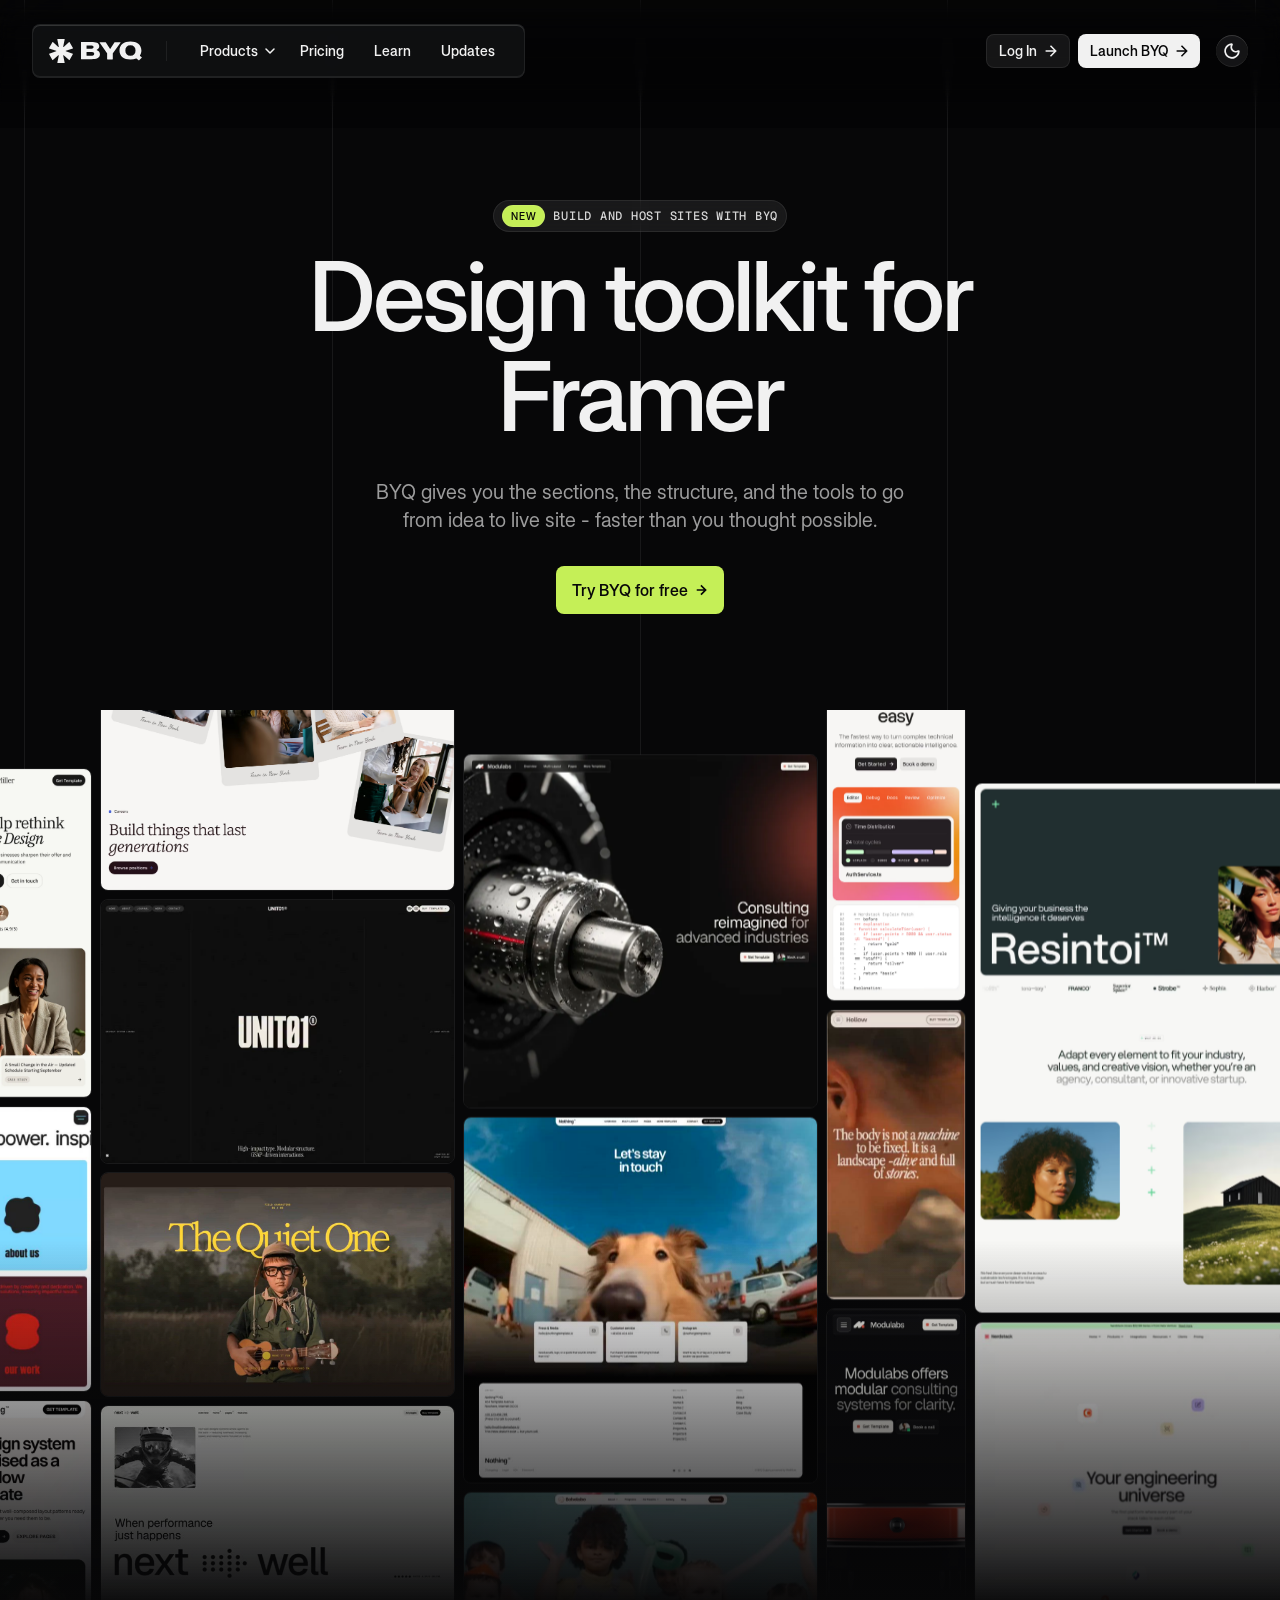
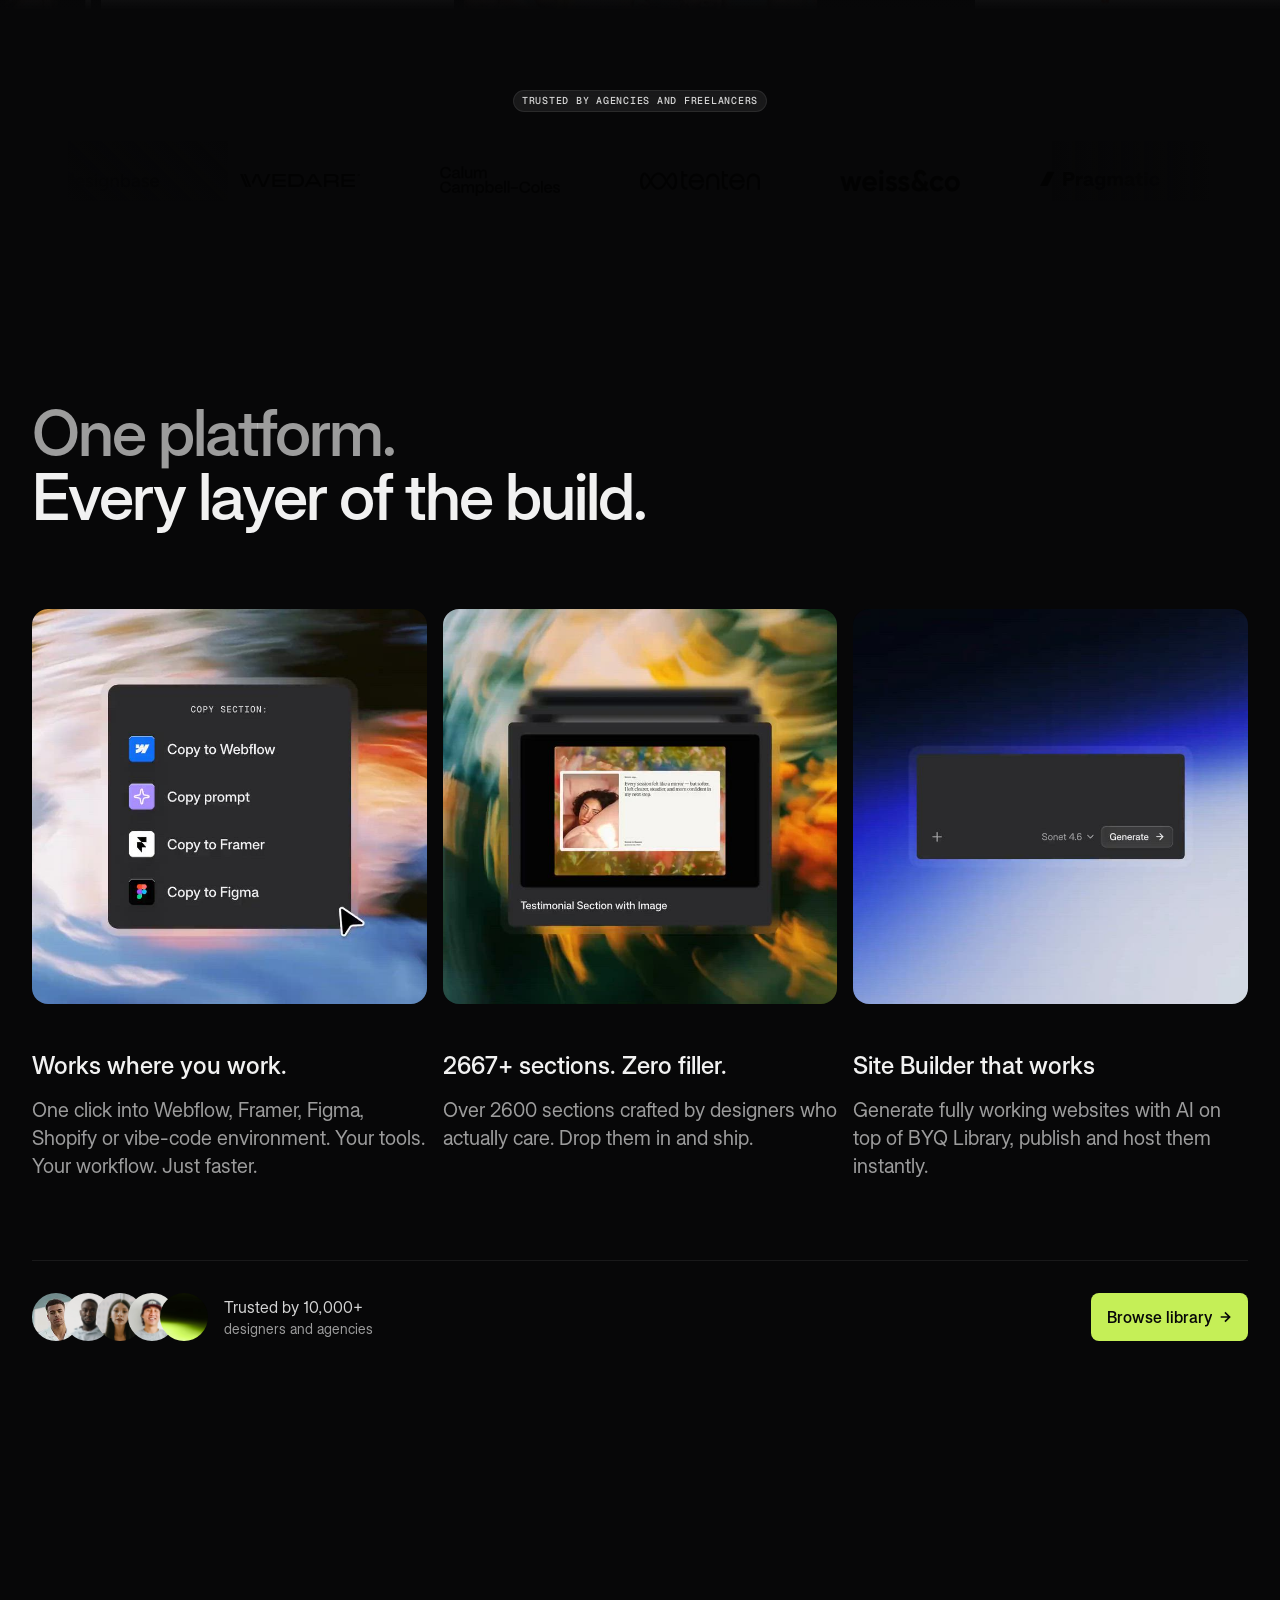
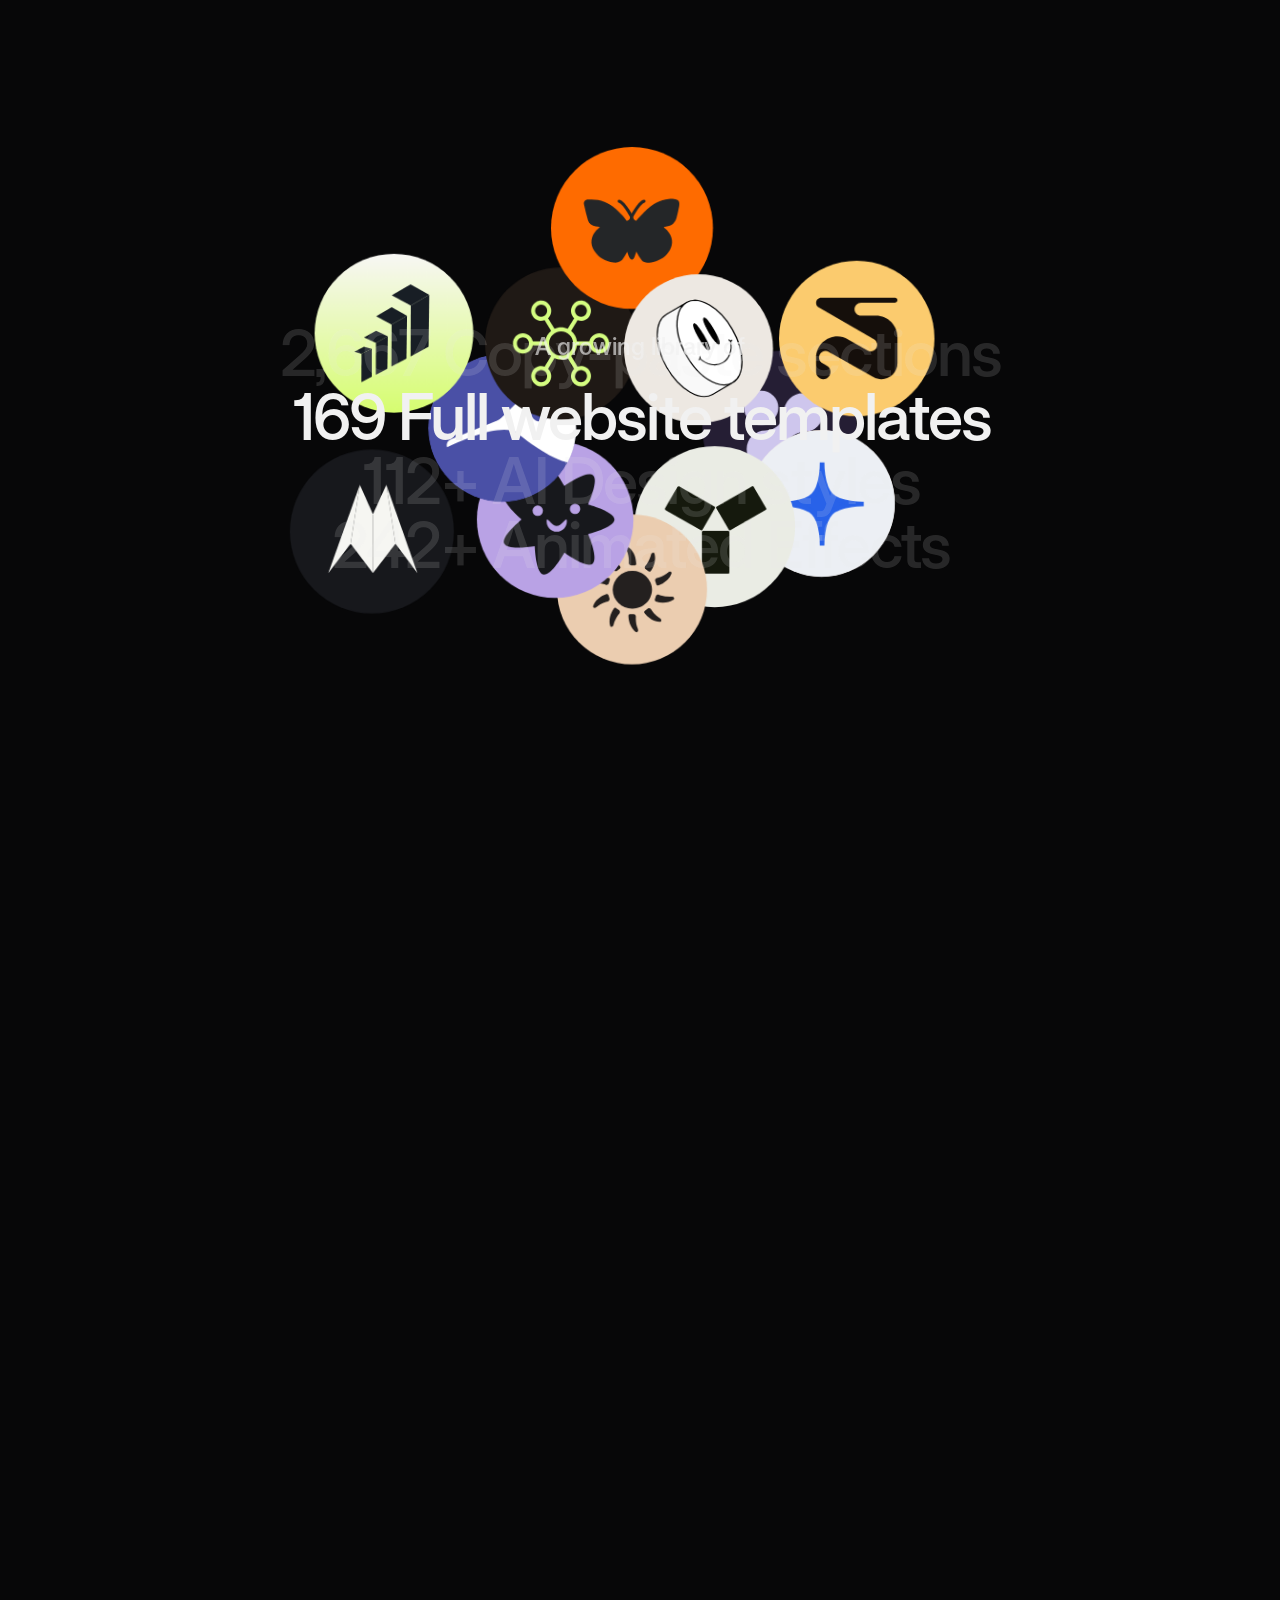
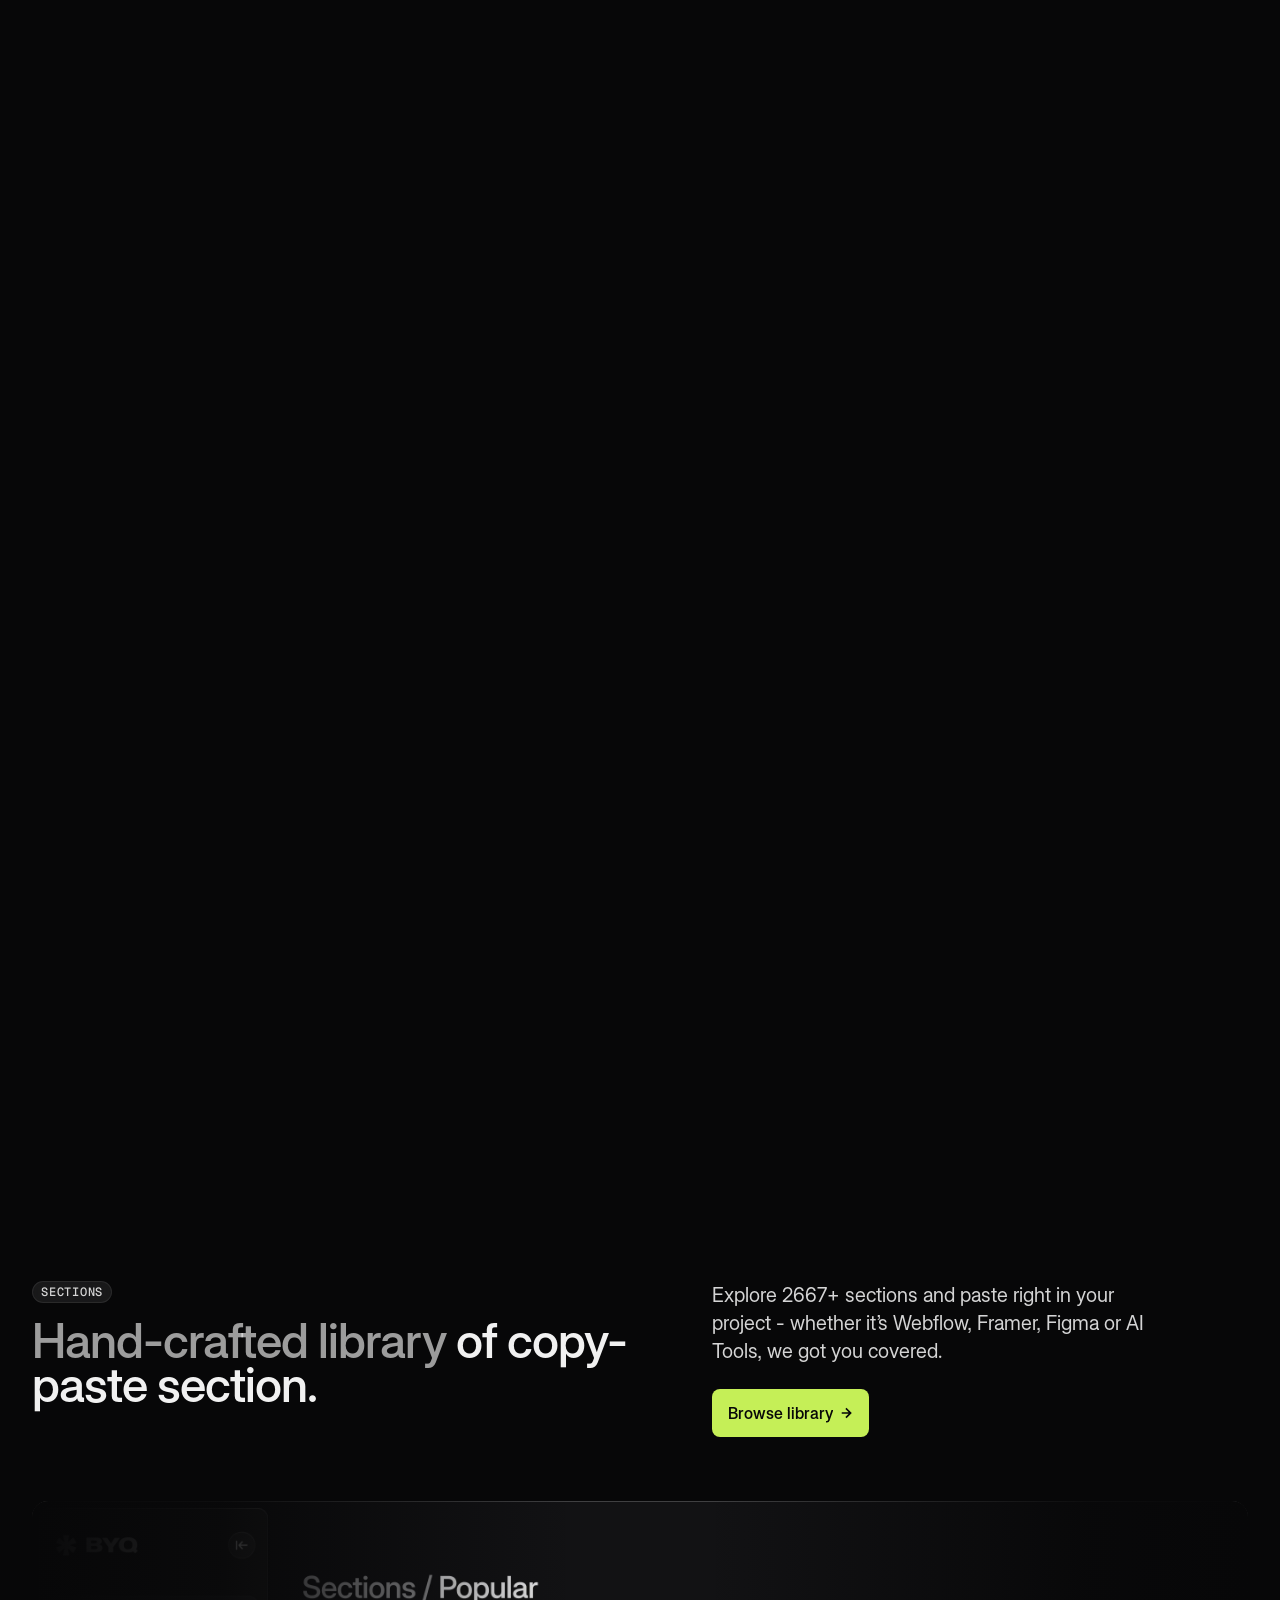
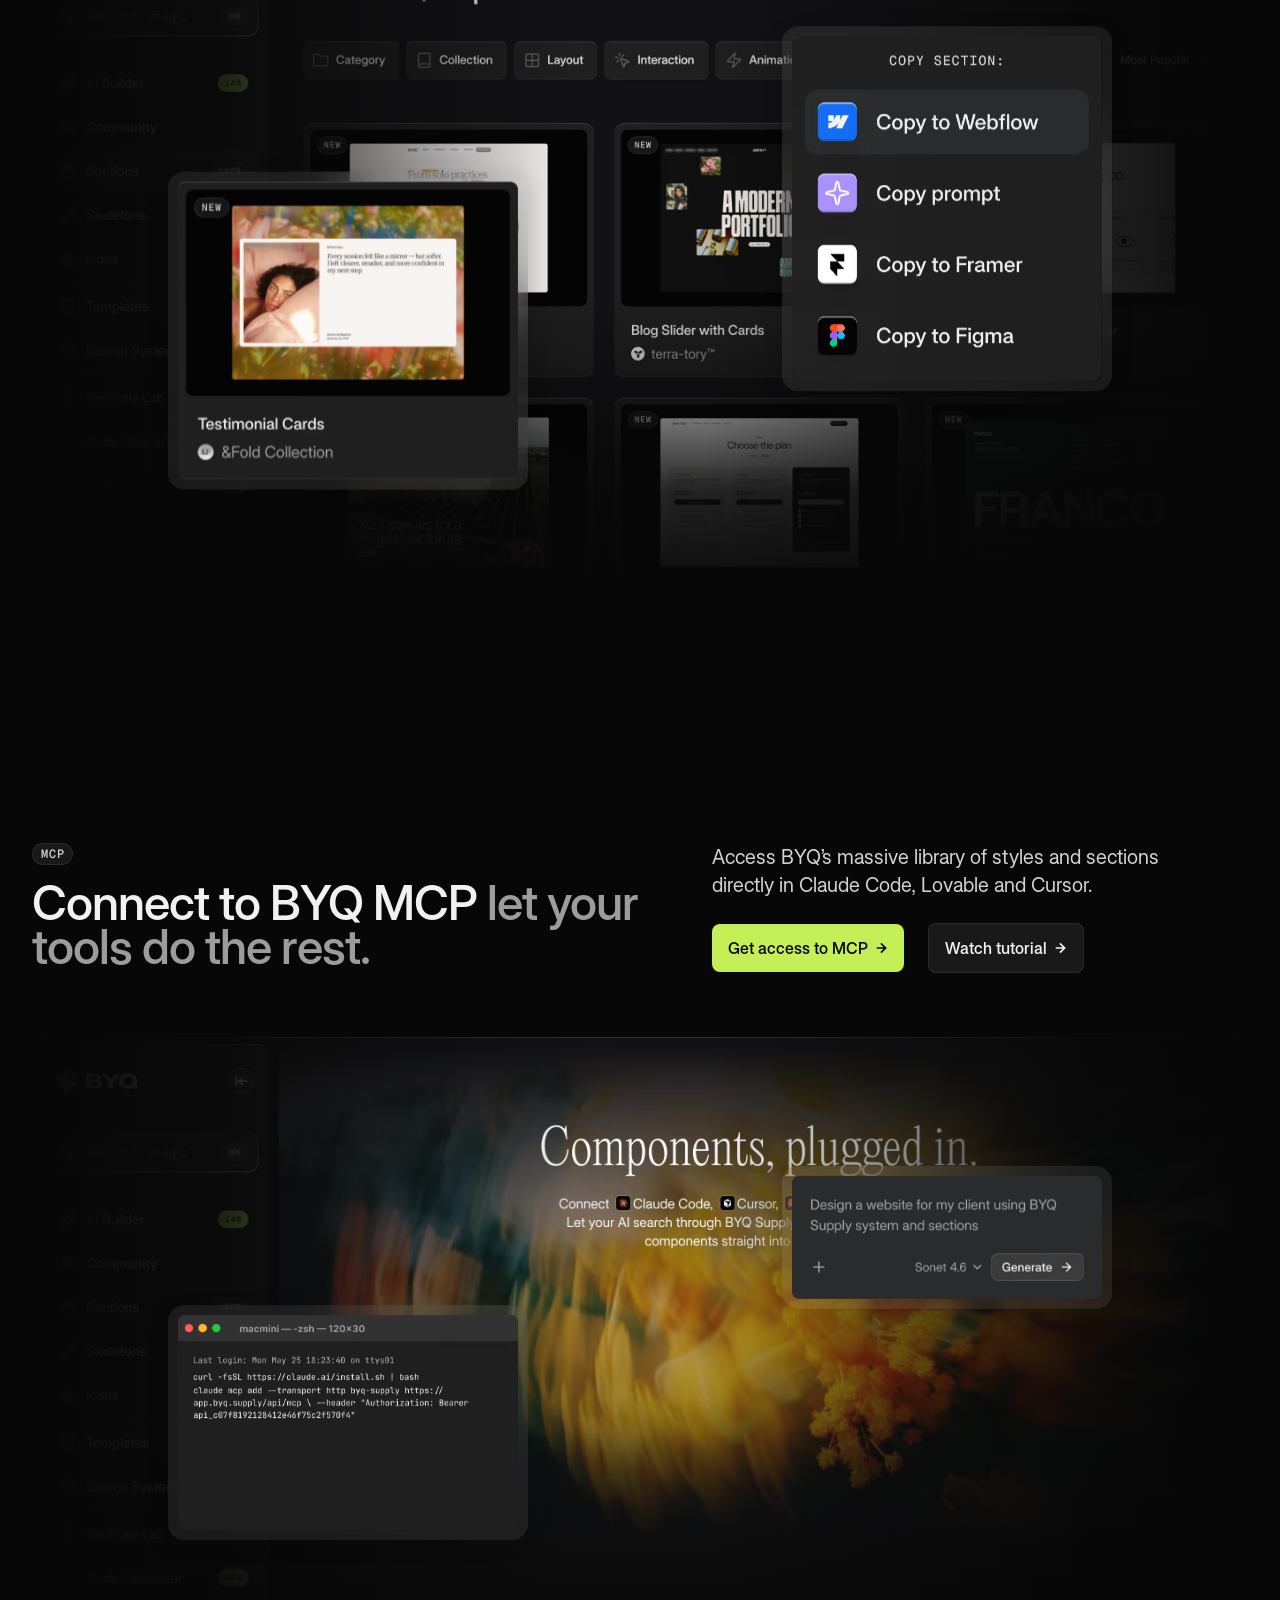
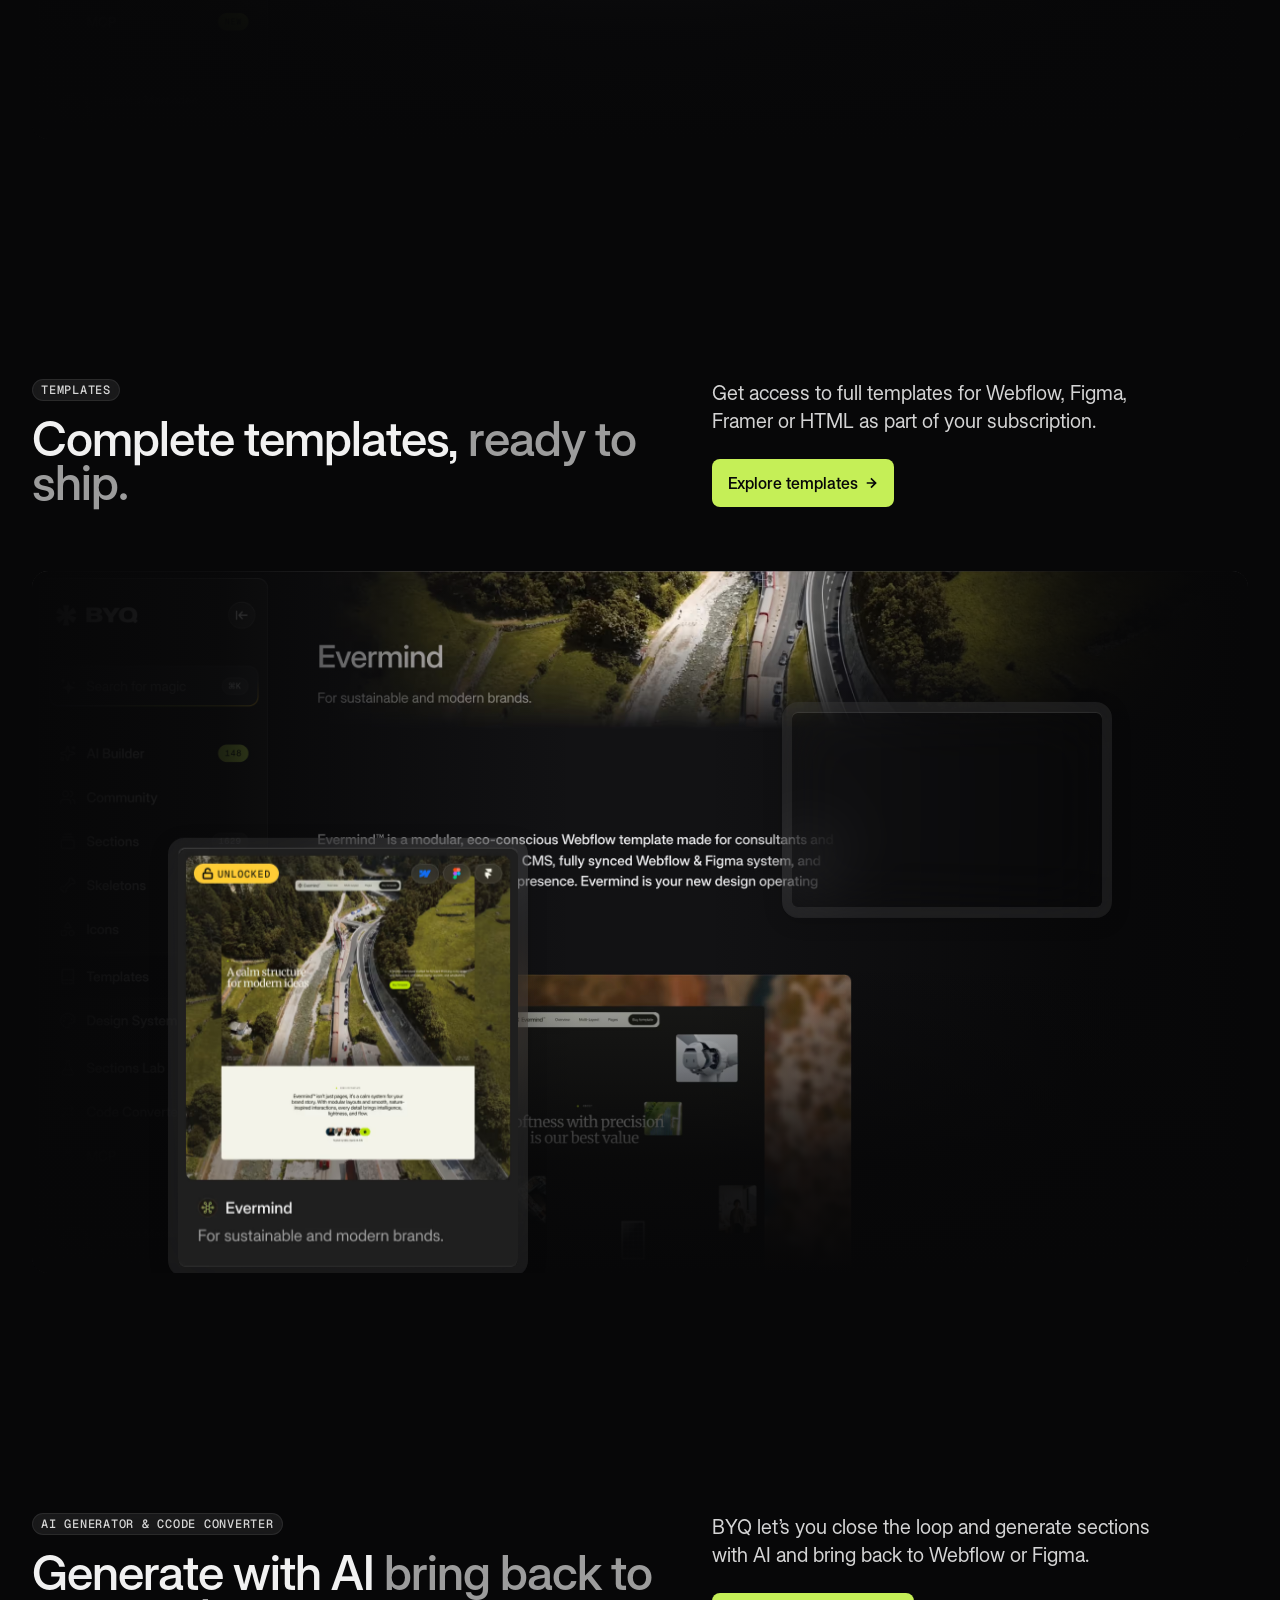
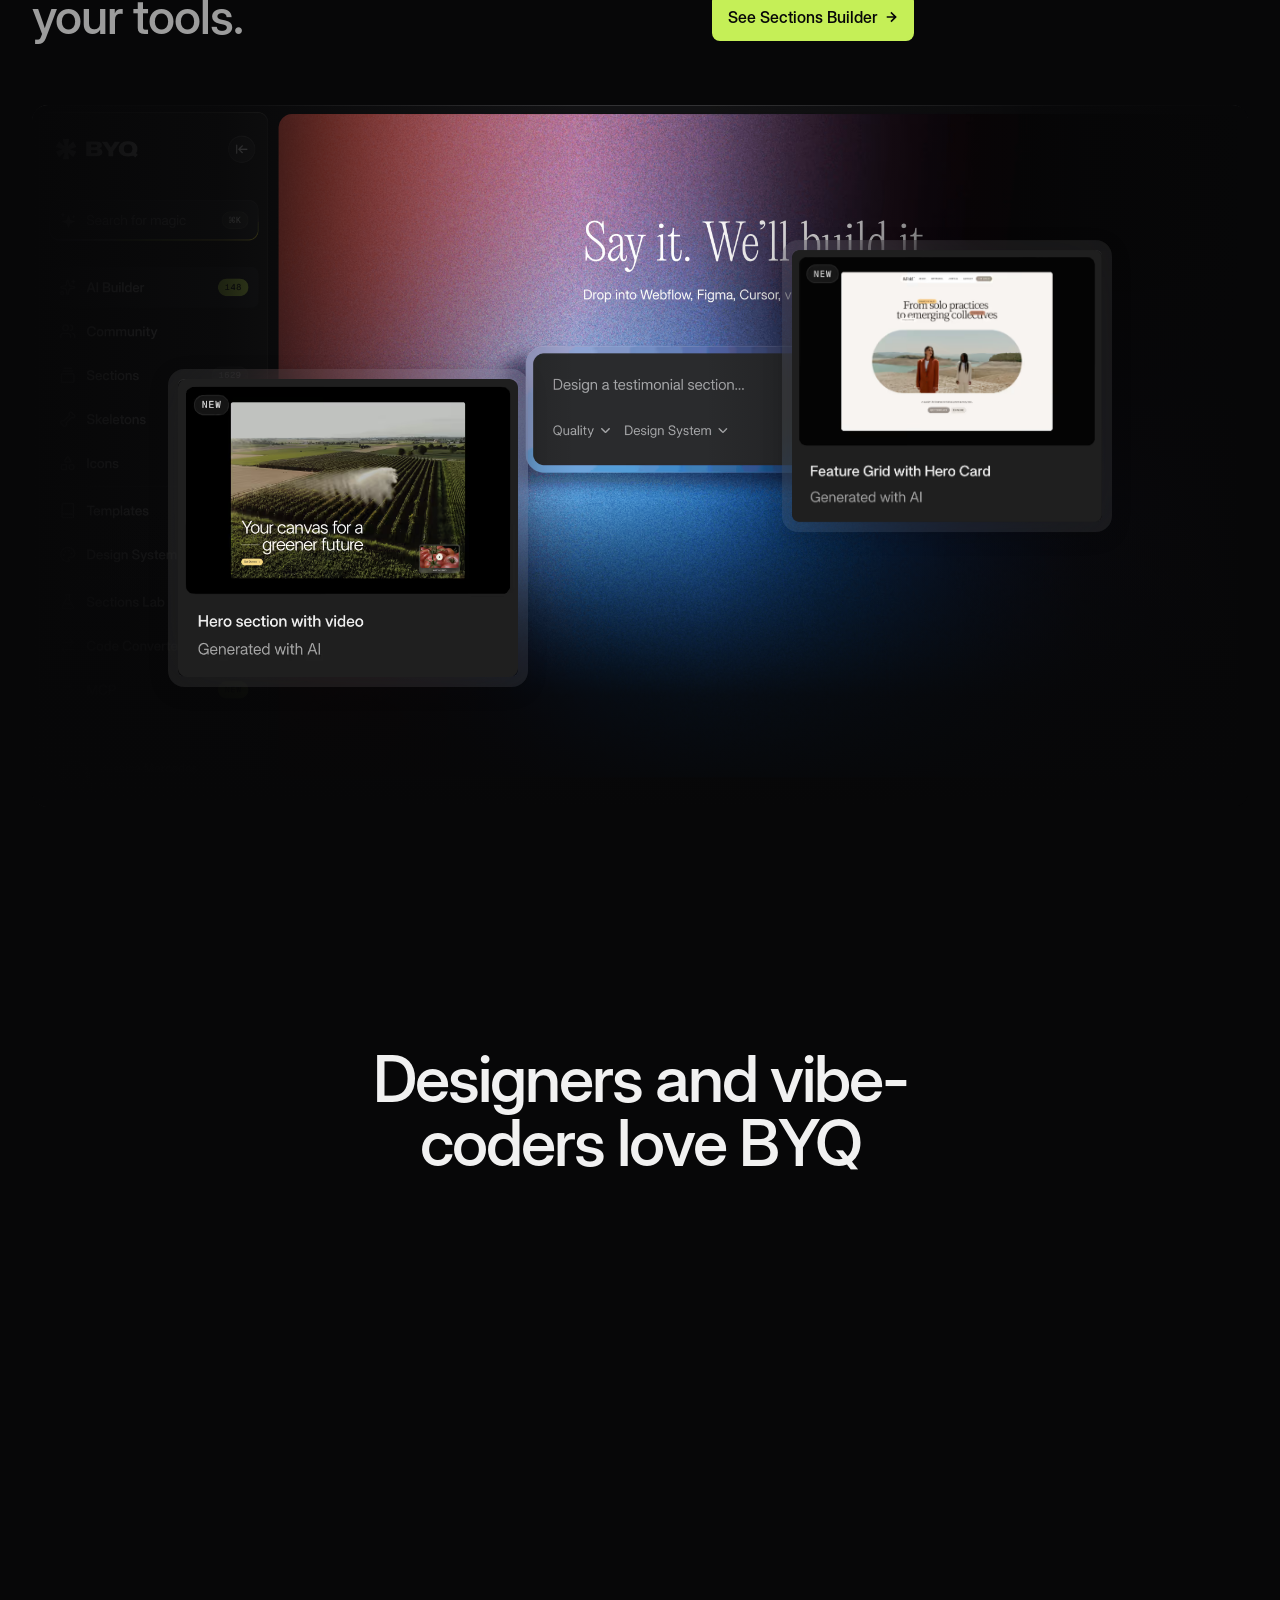
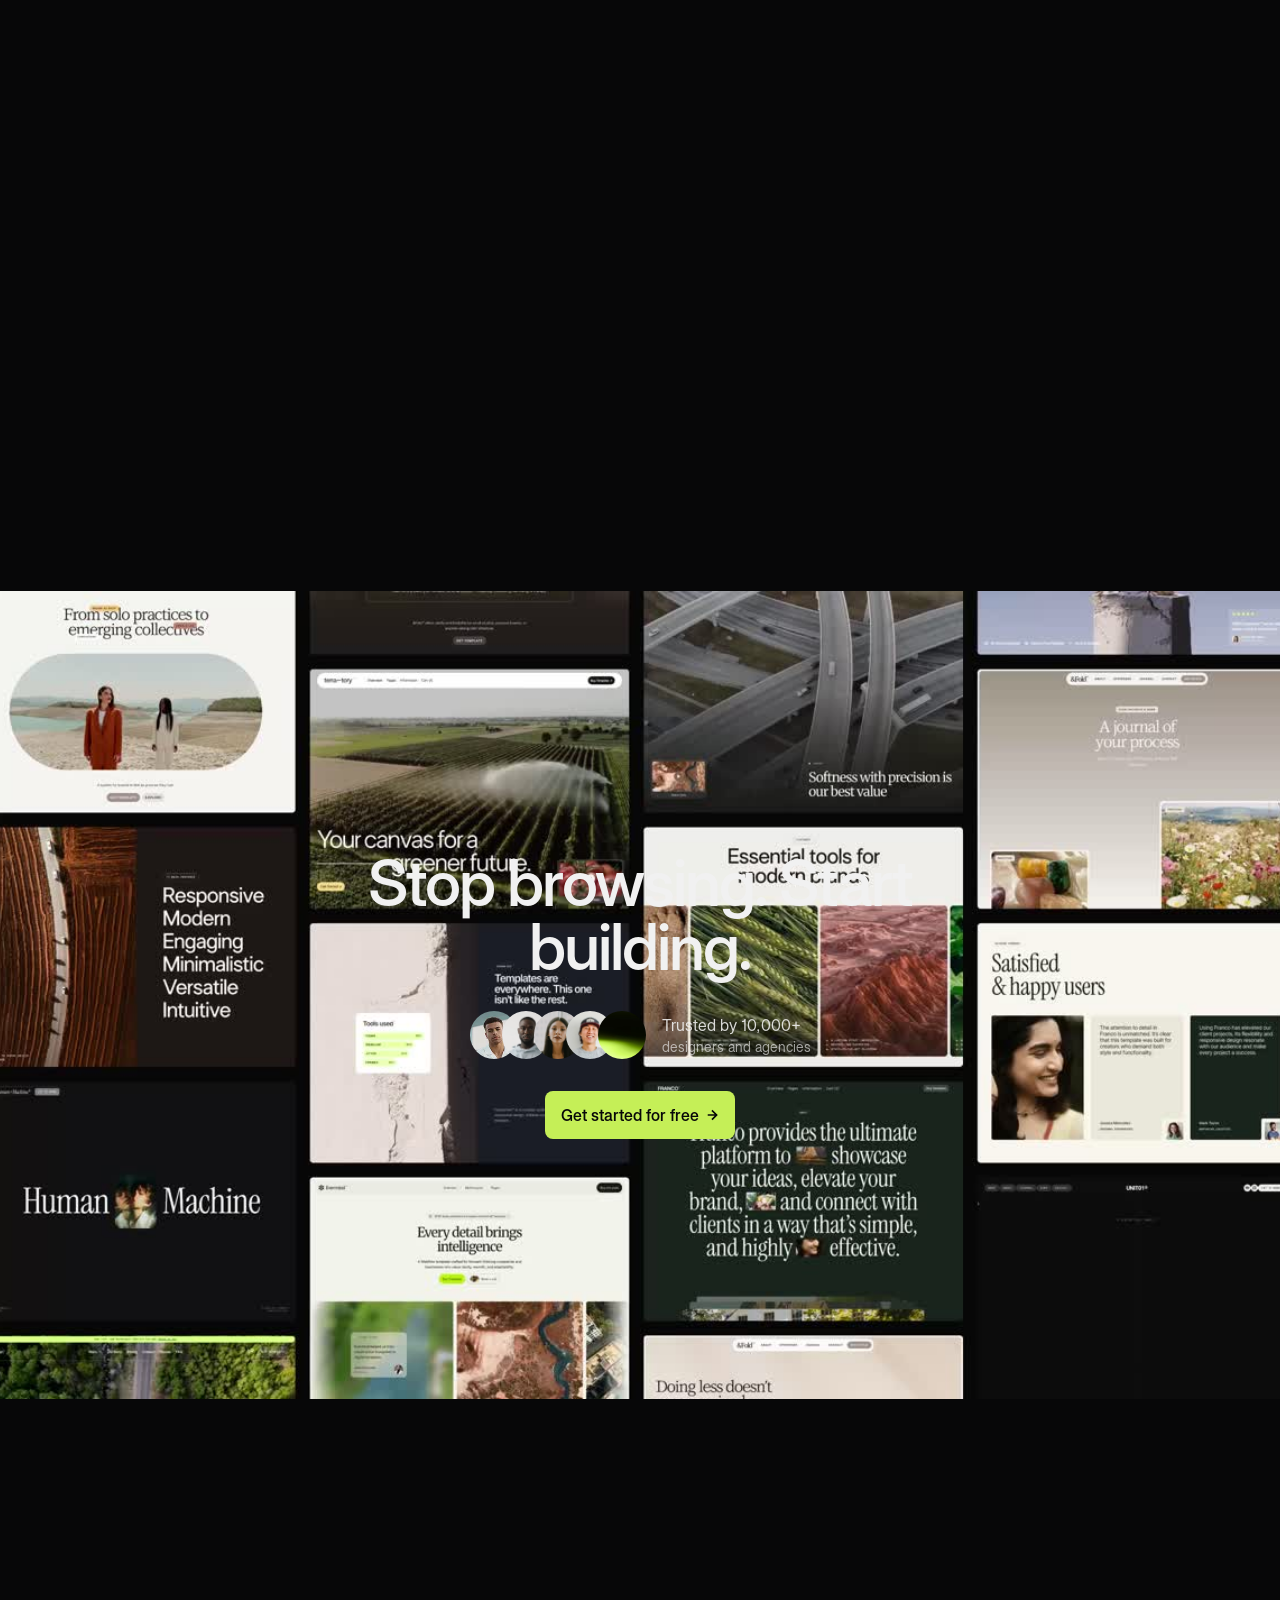
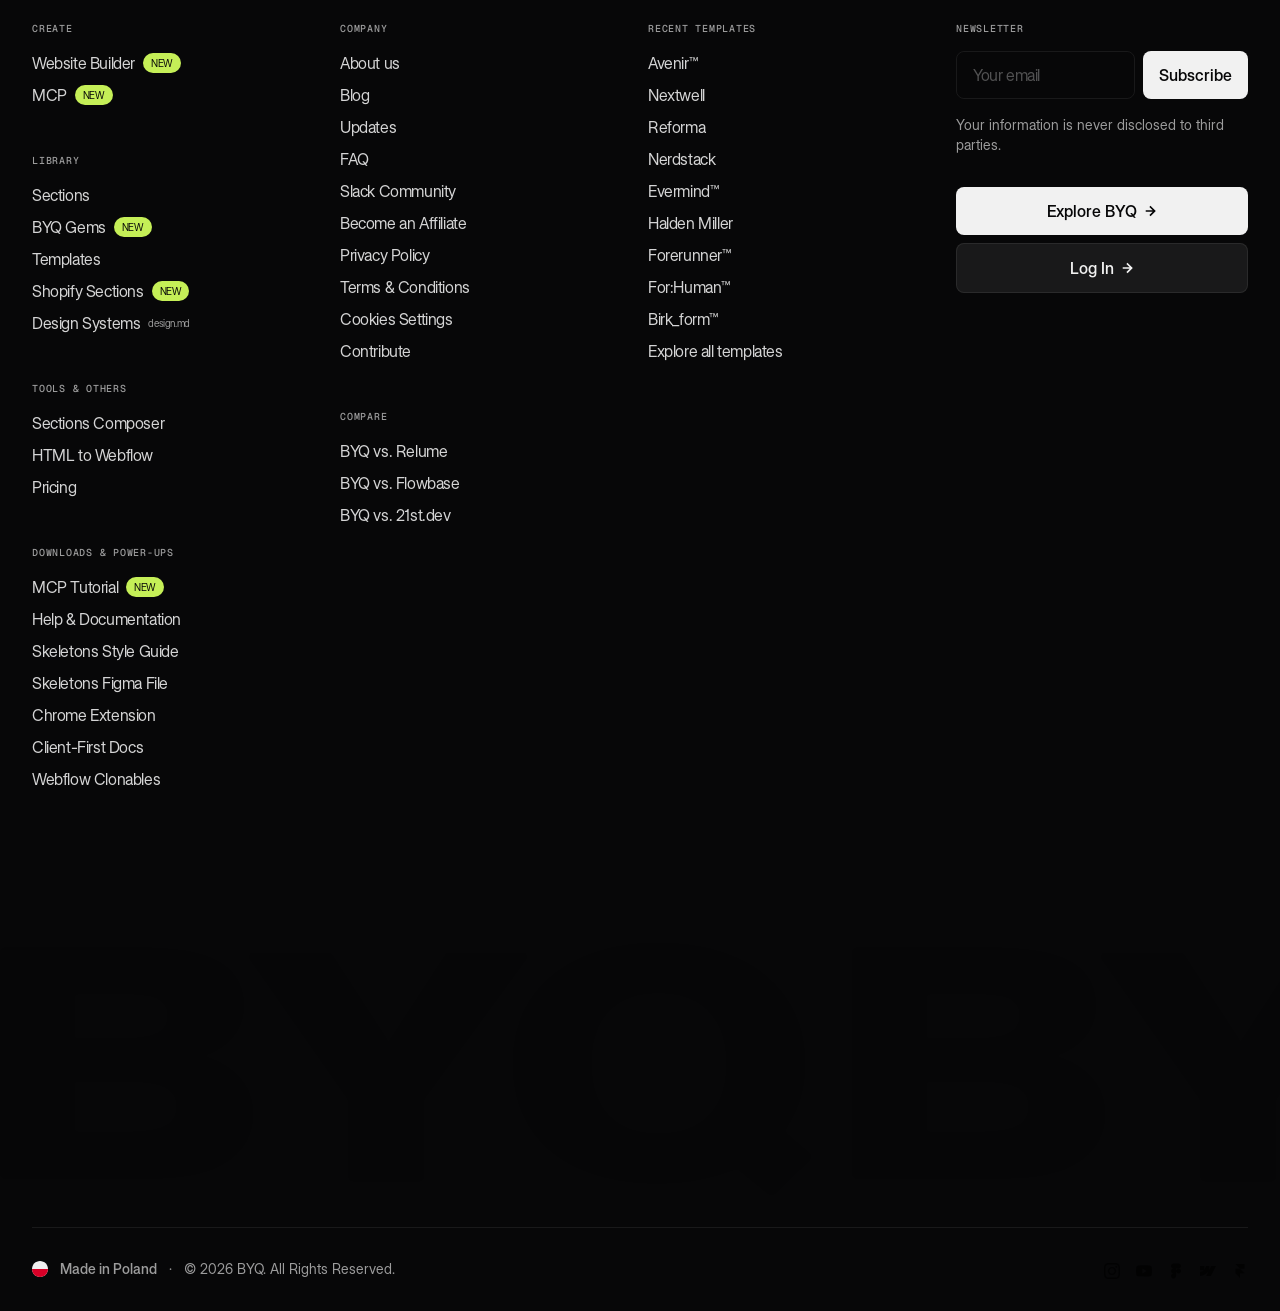
==== index.html @ 4b23aeff "website" ====
<!DOCTYPE html><html lang="en" data-theme="dark"><head><script>window.TURBOPACK_CHUNK_BASE_PATH="_next/";</script><meta charSet="utf-8"/><meta name="viewport" content="width=device-width, initial-scale=1"/><link rel="preload" href="sites/www-byq-supply-25ed8bbe/root-8a5edab2/images/marquee/client-logo-01.svg" as="image"/><link rel="preload" href="sites/www-byq-supply-25ed8bbe/root-8a5edab2/images/marquee/client-logo-02.svg" as="image"/><link rel="preload" href="sites/www-byq-supply-25ed8bbe/root-8a5edab2/images/marquee/client-logo-03.svg" as="image"/><link rel="preload" href="sites/www-byq-supply-25ed8bbe/root-8a5edab2/images/marquee/client-logo-04.svg" as="image"/><link rel="preload" href="sites/www-byq-supply-25ed8bbe/root-8a5edab2/images/marquee/client-logo-05.svg" as="image"/><link rel="preload" href="sites/www-byq-supply-25ed8bbe/root-8a5edab2/images/marquee/client-logo-06.svg" as="image"/><link rel="preload" href="sites/www-byq-supply-25ed8bbe/root-8a5edab2/images/marquee/client-logo-07.svg" as="image"/><link rel="preload" href="sites/www-byq-supply-25ed8bbe/root-8a5edab2/images/marquee/client-logo-08.svg" as="image"/><link rel="preload" href="sites/www-byq-supply-25ed8bbe/root-8a5edab2/images/marquee/client-logo-09.svg" as="image"/><link rel="preload" href="sites/www-byq-supply-25ed8bbe/root-8a5edab2/images/marquee/client-logo-10.svg" as="image"/><link rel="stylesheet" href="_next/static/chunks/30iknd4mro1sj.css" data-precedence="next"/><link rel="preload" as="script" fetchPriority="low" href="_next/static/chunks/1x6obpmlu1_c2.js"/><script src="_next/static/chunks/2r4s4h5xul1n-.js" async=""></script><script src="_next/static/chunks/2khxl0v1q4i6n.js" async=""></script><script src="_next/static/chunks/1-9dyrc39prri.js" async=""></script><script src="_next/static/chunks/turbopack-3-ry682tkyiqk.js" async=""></script><script src="_next/static/chunks/0tt1kvz74o9dd.js" async=""></script><script src="_next/static/chunks/1hmwyuq56gz6f.js" async=""></script><link rel="preload" href="sites/www-byq-supply-25ed8bbe/root-8a5edab2/images/marquee/client-logo-11.svg" as="image"/><link rel="preload" as="image" href="sites/www-byq-supply-25ed8bbe/root-8a5edab2/images/footer/footer-lockup.svg"/><link rel="preload" as="image" href="sites/www-byq-supply-25ed8bbe/root-8a5edab2/images/flag-poland.svg"/><link rel="preload" as="image" href="sites/www-byq-supply-25ed8bbe/root-8a5edab2/images/footer/social-instagram.svg"/><link rel="preload" as="image" href="sites/www-byq-supply-25ed8bbe/root-8a5edab2/images/footer/social-youtube.svg"/><link rel="preload" as="image" href="sites/www-byq-supply-25ed8bbe/root-8a5edab2/images/footer/social-figma.svg"/><link rel="preload" as="image" href="sites/www-byq-supply-25ed8bbe/root-8a5edab2/images/footer/social-webflow.svg"/><link rel="preload" as="image" href="sites/www-byq-supply-25ed8bbe/root-8a5edab2/images/footer/social-framer.svg"/><title>BYQ Supply - Design Toolkit for Webflow, Figma, Framer &amp; Vibe-coding</title><meta name="description" content="The AI-powered design toolkit for Webflow and Figma. Copy-paste sections, Figma AI prompts, MCP integration, and design systems to ship sites faster"/><meta property="og:title" content="BYQ Supply - Design Toolkit for Webflow, Figma, Framer &amp; Vibe-coding"/><meta property="og:description" content="The AI-powered design toolkit for Webflow and Figma. Copy-paste sections, Figma AI prompts, MCP integration, and design systems to ship sites faster"/><meta property="og:image" content="http://localhost:3000/sites/www-byq-supply-25ed8bbe/root-8a5edab2/images/og-home.jpg"/><meta property="og:type" content="website"/><meta name="twitter:card" content="summary_large_image"/><meta name="twitter:title" content="BYQ Supply - Design Toolkit for Webflow, Figma, Framer &amp; Vibe-coding"/><meta name="twitter:description" content="The AI-powered design toolkit for Webflow and Figma. Copy-paste sections, Figma AI prompts, MCP integration, and design systems to ship sites faster"/><meta name="twitter:image" content="http://localhost:3000/sites/www-byq-supply-25ed8bbe/root-8a5edab2/images/og-home.jpg"/><link rel="icon" href="sites/www-byq-supply-25ed8bbe/shared/favicon-32.svg"/><link rel="apple-touch-icon" href="sites/www-byq-supply-25ed8bbe/shared/apple-touch-icon.svg"/><script>(function(){try{var t=localStorage.getItem('byq-theme')||'dark';document.documentElement.setAttribute('data-theme',t);}catch(e){document.documentElement.setAttribute('data-theme','dark');}})();</script><script src="_next/static/chunks/0cz1d0mv5g_q7.js" noModule=""></script></head><body class="antialiased"><div hidden=""><!--$--><!--/$--></div><div aria-hidden="true" class="pointer-events-none fixed top-0 left-0 mx-auto h-screen w-full max-w-[1800px] px-6 mix-blend-difference max-[991px]:px-4"><div class="flex h-full w-full items-center justify-between"><div class="h-full w-px bg-[var(--byq-border-subtle)]"></div><div class="h-full w-px bg-[var(--byq-border-subtle)]"></div><div class="h-full w-px bg-[var(--byq-border-subtle)]"></div><div class="h-full w-px bg-[var(--byq-border-subtle)]"></div><div class="h-full w-px bg-[var(--byq-border-subtle)]"></div></div></div><div aria-hidden="true" class="pointer-events-none fixed top-0 left-0 h-[128px] w-full overflow-clip"><div class="relative z-[990] h-[128px] w-full overflow-clip"><div class="absolute inset-0" style="backdrop-filter:blur(48px);-webkit-backdrop-filter:blur(48px);mask-image:linear-gradient(#000 0%, #000 10%, transparent 30%);-webkit-mask-image:linear-gradient(#000 0%, #000 10%, transparent 30%)"></div><div class="absolute inset-0" style="backdrop-filter:blur(25.2632px);-webkit-backdrop-filter:blur(25.2632px);mask-image:linear-gradient(transparent 0%, #000 10%, #000 20%, transparent 40%);-webkit-mask-image:linear-gradient(transparent 0%, #000 10%, #000 20%, transparent 40%)"></div><div class="absolute inset-0" style="backdrop-filter:blur(13.2964px);-webkit-backdrop-filter:blur(13.2964px);mask-image:linear-gradient(transparent 0%, #000 20%, #000 30%, transparent 50%);-webkit-mask-image:linear-gradient(transparent 0%, #000 20%, #000 30%, transparent 50%)"></div><div class="absolute inset-0" style="backdrop-filter:blur(6.9981px);-webkit-backdrop-filter:blur(6.9981px);mask-image:linear-gradient(transparent 10%, #000 30%, #000 40%, transparent 60%);-webkit-mask-image:linear-gradient(transparent 10%, #000 30%, #000 40%, transparent 60%)"></div><div class="absolute inset-0" style="backdrop-filter:blur(3.68321px);-webkit-backdrop-filter:blur(3.68321px);mask-image:linear-gradient(transparent 20%, #000 40%, #000 50%, transparent 70%);-webkit-mask-image:linear-gradient(transparent 20%, #000 40%, #000 50%, transparent 70%)"></div><div class="absolute inset-0" style="backdrop-filter:blur(1.93853px);-webkit-backdrop-filter:blur(1.93853px);mask-image:linear-gradient(transparent 30%, #000 50%, #000 60%, transparent 80%);-webkit-mask-image:linear-gradient(transparent 30%, #000 50%, #000 60%, transparent 80%)"></div><div class="absolute inset-0" style="backdrop-filter:blur(1.02028px);-webkit-backdrop-filter:blur(1.02028px);mask-image:linear-gradient(transparent 40%, #000 60%, #000 70%, transparent 90%);-webkit-mask-image:linear-gradient(transparent 40%, #000 60%, #000 70%, transparent 90%)"></div><div class="absolute inset-0" style="backdrop-filter:blur(0.53699px);-webkit-backdrop-filter:blur(0.53699px);mask-image:linear-gradient(transparent 50%, #000 70%, #000 80%, transparent 100%);-webkit-mask-image:linear-gradient(transparent 50%, #000 70%, #000 80%, transparent 100%)"></div><div class="absolute inset-0" style="backdrop-filter:blur(0.282626px);-webkit-backdrop-filter:blur(0.282626px);mask-image:linear-gradient(transparent 60%, #000 80%, #000 90%, transparent 100%);-webkit-mask-image:linear-gradient(transparent 60%, #000 80%, #000 90%, transparent 100%)"></div><div class="absolute inset-0" style="backdrop-filter:blur(0.148751px);-webkit-backdrop-filter:blur(0.148751px);mask-image:linear-gradient(transparent 70%, #000 90%, transparent 100%);-webkit-mask-image:linear-gradient(transparent 70%, #000 90%, transparent 100%)"></div></div></div><div class="fixed left-0 top-[24px] z-[999] h-[54px] w-full"><div class="mx-auto flex h-[54px] max-w-[1800px] items-center justify-between px-[20px] md:px-[32px]"><div class="flex h-[54px] items-center justify-start gap-[20px] rounded-[8px] border border-[var(--byq-border-subtle)] bg-[var(--byq-bg-lift-opacity)] px-[16px] py-[8px] backdrop-blur-[8px]" style="box-shadow:inset 0 1px 0 0 color-mix(in srgb, #f1f1f1 16%, transparent), inset 0 -1px 0 0 color-mix(in srgb, #f1f1f1 8%, transparent)"><a aria-label="BYQ home" class="flex h-[24px] w-[97px] shrink-0 items-center gap-[8px] text-[var(--byq-heading-strong)]" href="./"><span class="flex h-[24px] w-[24px] shrink-0 items-center justify-center"><svg xmlns="http://www.w3.org/2000/svg" width="100%" height="109%" viewBox="0 0 24 24" fill="none"><path d="M8.33387 23.6412C8.29634 23.8268 8.43998 24 8.63149 24H15.3607C15.5522 24 15.6958 23.8268 15.6583 23.6412L14.203 16.4432C14.1456 16.1594 14.4878 15.9678 14.7046 16.1622L20.1201 21.0195C20.2643 21.1488 20.4927 21.1123 20.5884 20.9447L23.9568 15.0426C24.0501 14.8791 23.9703 14.6719 23.7905 14.6113L16.8905 12.2838C16.6165 12.1914 16.6165 11.8084 16.8905 11.716L23.7905 9.38872C23.9703 9.32808 24.0501 9.12094 23.9568 8.9574L20.5884 3.0553C20.4927 2.88765 20.2643 2.85118 20.1201 2.98053L14.7046 7.83763C14.4878 8.03206 14.1457 7.8404 14.203 7.55666L15.6583 0.358791C15.6958 0.173166 15.5522 0 15.3607 0H8.63149C8.43998 0 8.29634 0.173166 8.33387 0.358791L9.78912 7.5565C9.84648 7.84023 9.50433 8.0319 9.28755 7.83747L3.8721 2.98052C3.72788 2.85118 3.49949 2.88765 3.40381 3.0553L0.0353907 8.9574C-0.0579462 9.12094 0.0219319 9.32808 0.20172 9.38872L7.10167 11.716C7.37565 11.8084 7.37566 12.1914 7.10167 12.2838L0.201711 14.6113C0.0219267 14.6719 -0.0579487 14.8791 0.035387 15.0426L3.4038 20.9447C3.49948 21.1124 3.72788 21.1488 3.8721 21.0195L9.28758 16.1624C9.50437 15.9679 9.84652 16.1596 9.78916 16.4433L8.33387 23.6412Z" fill="currentColor"></path></svg></span><span class="h-[20px] w-[61px] shrink-0"><svg xmlns="http://www.w3.org/2000/svg" width="100%" height="100%" viewBox="0 0 61 20" fill="none"><path d="M49.4174 0.558594C55.8311 0.558594 60.405 3.79051 60.405 9.5927C60.405 11.4675 59.9162 13.0325 59.0213 14.3702C58.9113 14.5346 58.9356 14.7566 59.0849 14.8863L60.7042 16.2926C60.873 16.4392 60.8797 16.699 60.7187 16.8541L58.1432 19.335C58.0048 19.4682 57.7888 19.4775 57.6395 19.3565L55.4716 17.5996C55.3626 17.5113 55.2141 17.4904 55.0838 17.5425C53.489 18.1793 51.5703 18.5759 49.4174 18.5759C42.7992 18.5759 38.4809 15.3949 38.4808 9.5927C38.4808 3.79051 43.0803 0.558594 49.4174 0.558594ZM24.5907 1.29546C24.7195 1.29546 24.8396 1.3606 24.9098 1.46859L29.1018 7.916C29.1105 7.92936 29.1253 7.93747 29.1413 7.93747C29.1572 7.93747 29.172 7.92942 29.1808 7.9161L33.3981 1.46776C33.4684 1.36025 33.5882 1.29546 33.7166 1.29546H39.2352C39.4687 1.29546 39.6035 1.5605 39.4659 1.74916L31.8718 12.1634C31.8243 12.2285 31.7987 12.3071 31.7987 12.3877V18.0292C31.7987 18.2395 31.6283 18.4099 31.418 18.4099H26.5066C26.2964 18.4099 26.126 18.2395 26.126 18.0292V12.4346C26.126 12.3565 26.1019 12.2802 26.0571 12.2162L18.7237 1.7447C18.5912 1.55549 18.7266 1.29546 18.9576 1.29546H24.5907ZM10.1917 0.914806C12.5425 0.914808 14.4589 1.09297 15.8899 1.70371C17.423 2.39081 18.2663 3.53595 18.2663 5.29186C18.2663 7.15592 16.9818 8.34676 15.4921 8.92748C15.4047 8.96157 15.4082 9.09399 15.4973 9.1232C17.515 9.78375 18.9563 11.2438 18.9563 13.2826C18.9563 15.2167 17.9852 16.5145 16.3499 17.3034C14.9189 17.9905 13.028 18.2196 10.5494 18.2196H0.376747C0.166518 18.2196 -0.00390625 18.0491 -0.00390625 17.8389V1.29546C-0.003906 1.08523 0.166518 0.914806 0.376747 0.914806H10.1917ZM49.4174 4.27396C46.1211 4.27396 44.3579 6.23354 44.3579 9.5927C44.3579 12.8755 46.07 14.8604 49.4174 14.8604C52.7903 14.8604 54.5279 12.8755 54.528 9.5927C54.528 6.23354 52.7137 4.27396 49.4174 4.27396ZM5.82652 10.9414C5.66885 10.9414 5.54103 11.0693 5.54103 11.2269V14.4477C5.54104 14.6054 5.66885 14.7332 5.82652 14.7332H9.42507C10.7282 14.7332 11.6481 14.6059 12.1847 14.3769C12.8746 14.097 13.2324 13.5626 13.2324 12.7737C13.2324 12.0357 12.8491 11.5267 12.1081 11.2468C11.5204 11.0178 10.6005 10.9414 9.39952 10.9414H5.82652ZM5.82652 4.37572C5.66886 4.37572 5.54105 4.50356 5.54103 4.66121V7.42402C5.54105 7.58167 5.66886 7.70951 5.82652 7.70951H9.16951C10.166 7.70951 10.9071 7.63316 11.4948 7.42959C12.2103 7.17511 12.5681 6.69155 12.5681 5.979C12.5681 5.3428 12.2614 4.88475 11.6481 4.63026C11.0604 4.42668 10.2683 4.37572 9.24618 4.37572H5.82652Z" fill="currentColor"></path></svg></span></a><span aria-hidden="true" class="hidden h-[20px] w-px shrink-0 bg-[var(--byq-border-subtle)] min-[992px]:block"></span><nav class="hidden h-[36px] items-center justify-center gap-[4px] min-[992px]:flex"><div class="relative z-[900]"><button type="button" aria-expanded="false" aria-haspopup="true" class="flex shrink-0 items-center rounded-[8px] border border-transparent px-[12px] py-[8px] text-[14px] leading-[16px] font-medium text-[var(--byq-heading-strong)] hover:border-[var(--byq-border-subtle)] hover:bg-[var(--byq-surface-8)] h-[36px] w-[96px] justify-start gap-[4px] box-border" style="transition:border-color 0.3s linear, color 0.3s linear, background-color 0.3s linear">Products<span class="flex h-[16px] w-[16px] shrink-0 items-center justify-center transition-transform duration-200 ease-out"><svg xmlns="http://www.w3.org/2000/svg" width="100%" height="100%" viewBox="0 0 16 16" fill="none"><path d="M4 6L8 10L12 6" stroke="currentColor" stroke-width="var(--byq-icon-stroke)" stroke-linecap="round" stroke-linejoin="round"></path></svg></span></button><div class="absolute left-0 top-[calc(100%+8px)] z-[900] grid min-w-[560px] grid-cols-2 gap-[4px] rounded-[16px] border border-[var(--byq-border-subtle)] bg-[var(--byq-bg-lift-opacity)] p-[8px] backdrop-blur-[16px] pointer-events-none -translate-y-[8px] opacity-0" style="box-shadow:0 5px 20px 0 color-mix(in srgb, #070708 16%, transparent);transition:opacity 0.2s ease, transform 0.2s ease"><a href="https://app.byq.supply/builder" class="flex gap-[12px] rounded-[8px] p-[8px] hover:bg-[var(--byq-surface-8)]" style="transition:background-color 0.3s linear"><span class="flex h-[20px] w-[20px] shrink-0 items-center justify-center text-[var(--byq-lime)]"><svg xmlns="http://www.w3.org/2000/svg" width="100%" height="100%" viewBox="0 0 17 16" fill="none"><g clip-path="url(#byq-builder-clip)"><path d="M11.832 6.66536C12.2987 6.1987 12.9587 6.66536 13.4987 6.66536C13.9407 6.66536 14.3646 6.48977 14.6772 6.17721C14.9898 5.86465 15.1654 5.44072 15.1654 4.9987C15.1654 4.55667 14.9898 4.13275 14.6772 3.82019C14.3646 3.50763 13.9407 3.33203 13.4987 3.33203C13.4103 3.33203 13.3255 3.29691 13.263 3.2344C13.2005 3.17189 13.1654 3.0871 13.1654 2.9987C13.1654 2.55667 12.9898 2.13275 12.6772 1.82019C12.3646 1.50763 11.9407 1.33203 11.4987 1.33203C11.0567 1.33203 10.6327 1.50763 10.3202 1.82019C10.0076 2.13275 9.83203 2.55667 9.83203 2.9987C9.83203 3.5387 10.2987 4.1987 9.83203 4.66536L5.16536 9.33203C4.6987 9.7987 4.0387 9.33203 3.4987 9.33203C3.05667 9.33203 2.63275 9.50762 2.32019 9.82019C2.00763 10.1327 1.83203 10.5567 1.83203 10.9987C1.83203 11.4407 2.00763 11.8646 2.32019 12.1772C2.63275 12.4898 3.05667 12.6654 3.4987 12.6654C3.68536 12.6654 3.83203 12.812 3.83203 12.9987C3.83203 13.4407 4.00763 13.8646 4.32019 14.1772C4.63275 14.4898 5.05667 14.6654 5.4987 14.6654C5.94072 14.6654 6.36465 14.4898 6.67721 14.1772C6.98977 13.8646 7.16536 13.4407 7.16536 12.9987C7.16536 12.4587 6.6987 11.7987 7.16536 11.332L11.832 6.66536Z" stroke="currentColor" stroke-width="var(--byq-icon-stroke)" stroke-linecap="round" stroke-linejoin="round"></path></g><defs><clipPath id="byq-builder-clip"><rect width="100%" height="100%" fill="none" transform="translate(0.5)"></rect></clipPath></defs></svg></span><span class="flex min-w-0 flex-col"><span class="flex items-center gap-[8px] text-[14px] leading-[16px] font-medium text-[var(--byq-heading-strong)]">Site builder<span class="inline-flex shrink-0 items-center rounded-[12px] bg-[var(--byq-lime)] px-[8px] py-[4px] text-[10px] leading-none font-medium uppercase text-[#070708]" style="letter-spacing:0.75px">New</span></span><span class="text-[12px] leading-[16px] text-[var(--byq-text-medium)]">Build &amp; Host sites</span></span></a><a href="https://app.byq.supply/sections/popular" class="flex gap-[12px] rounded-[8px] p-[8px] hover:bg-[var(--byq-surface-8)]" style="transition:background-color 0.3s linear"><span class="flex h-[20px] w-[20px] shrink-0 items-center justify-center text-[var(--byq-lime)]"><svg xmlns="http://www.w3.org/2000/svg" width="100%" height="100%" viewBox="0 0 17 16" fill="none"><g clip-path="url(#byq-sections-clip)"><path d="M5.16667 1.33203L11.8333 1.33203M3.83333 3.9987L13.1667 3.9987M3.83333 6.66536L13.1667 6.66536C13.903 6.66536 14.5 7.26232 14.5 7.9987L14.5 13.332C14.5 14.0684 13.903 14.6654 13.1667 14.6654L3.83333 14.6654C3.09695 14.6654 2.5 14.0684 2.5 13.332L2.5 7.9987C2.5 7.26232 3.09695 6.66536 3.83333 6.66536Z" stroke="currentColor" stroke-width="var(--byq-icon-stroke)" stroke-linecap="round" stroke-linejoin="round"></path></g><defs><clipPath id="byq-sections-clip"><rect width="100%" height="100%" fill="none" transform="translate(0.5)"></rect></clipPath></defs></svg></span><span class="flex min-w-0 flex-col"><span class="flex items-center gap-[8px] text-[14px] leading-[16px] font-medium text-[var(--byq-heading-strong)]">Sections<span class="label-small shrink-0 text-[var(--byq-text-subtle)]">2,667+</span></span><span class="text-[12px] leading-[16px] text-[var(--byq-text-medium)]">Styled Building Blocks</span></span></a><a href="https://app.byq.supply/templates" class="flex gap-[12px] rounded-[8px] p-[8px] hover:bg-[var(--byq-surface-8)]" style="transition:background-color 0.3s linear"><span class="flex h-[20px] w-[20px] shrink-0 items-center justify-center text-[var(--byq-lime)]"><svg xmlns="http://www.w3.org/2000/svg" width="100%" height="100%" viewBox="0 0 17 16" fill="none"><g clip-path="url(#byq-templates-clip)"><path d="M3.16797 12.9987L3.16797 2.9987C3.16797 2.55667 3.34356 2.13275 3.65612 1.82019C3.96868 1.50763 4.39261 1.33203 4.83464 1.33203L13.168 1.33203C13.3448 1.33203 13.5143 1.40227 13.6394 1.52729C13.7644 1.65232 13.8346 1.82189 13.8346 1.9987L13.8346 13.9987C13.8346 14.1755 13.7644 14.3451 13.6394 14.4701C13.5143 14.5951 13.3448 14.6654 13.168 14.6654L4.83464 14.6654C4.39261 14.6654 3.96868 14.4898 3.65612 14.1772C3.34356 13.8646 3.16797 13.4407 3.16797 12.9987ZM3.16797 12.9987C3.16797 12.5567 3.34356 12.1327 3.65612 11.8202C3.96868 11.5076 4.39261 11.332 4.83464 11.332L13.8346 11.332" stroke="currentColor" stroke-width="var(--byq-icon-stroke)" stroke-linecap="round" stroke-linejoin="round"></path></g><defs><clipPath id="byq-templates-clip"><rect width="100%" height="100%" fill="none" transform="translate(0.5)"></rect></clipPath></defs></svg></span><span class="flex min-w-0 flex-col"><span class="flex items-center gap-[8px] text-[14px] leading-[16px] font-medium text-[var(--byq-heading-strong)]">Templates<span class="label-small shrink-0 text-[var(--byq-text-subtle)]">169+</span></span><span class="text-[12px] leading-[16px] text-[var(--byq-text-medium)]">Ready-to-launch</span></span></a><a href="https://app.byq.supply/styles" class="flex gap-[12px] rounded-[8px] p-[8px] hover:bg-[var(--byq-surface-8)]" style="transition:background-color 0.3s linear"><span class="flex h-[20px] w-[20px] shrink-0 items-center justify-center text-[var(--byq-lime)]"><svg width="100%" height="100%" viewBox="0 0 20 20" fill="none" xmlns="http://www.w3.org/2000/svg"><g clip-path="url(#byq-sparkle-lg-clip)"><path d="M15.926 1.59179V4.77697M17.5186 3.18438H14.3334M8.77281 2.23994C8.80693 2.05727 8.90386 1.89228 9.04681 1.77356C9.18977 1.65483 9.36974 1.58984 9.55557 1.58984C9.7414 1.58984 9.92137 1.65483 10.0643 1.77356C10.2073 1.89228 10.3042 2.05727 10.3383 2.23994L11.1752 6.66575C11.2347 6.98041 11.3876 7.26984 11.614 7.49626C11.8404 7.72269 12.1299 7.87561 12.4445 7.93505L16.8703 8.77196C17.053 8.80607 17.218 8.903 17.3367 9.04596C17.4554 9.18891 17.5204 9.36889 17.5204 9.55471C17.5204 9.74054 17.4554 9.92052 17.3367 10.0635C17.218 10.2064 17.053 10.3034 16.8703 10.3375L12.4445 11.1744C12.1299 11.2338 11.8404 11.3867 11.614 11.6132C11.3876 11.8396 11.2347 12.129 11.1752 12.4437L10.3383 16.8695C10.3042 17.0522 10.2073 17.2171 10.0643 17.3359C9.92137 17.4546 9.7414 17.5196 9.55557 17.5196C9.36974 17.5196 9.18977 17.4546 9.04681 17.3359C8.90386 17.2171 8.80693 17.0522 8.77281 16.8695L7.9359 12.4437C7.87646 12.129 7.72355 11.8396 7.49712 11.6132C7.27069 11.3867 6.98126 11.2338 6.66661 11.1744L2.24079 10.3375C2.05812 10.3034 1.89314 10.2064 1.77441 10.0635C1.65569 9.92052 1.5907 9.74054 1.5907 9.55471C1.5907 9.36889 1.65569 9.18891 1.77441 9.04596C1.89314 8.903 2.05812 8.80607 2.24079 8.77196L6.66661 7.93505C6.98126 7.87561 7.27069 7.72269 7.49712 7.49626C7.72355 7.26984 7.87646 6.98041 7.9359 6.66575L8.77281 2.23994ZM4.77783 15.9251C4.77783 16.8047 4.0648 17.5177 3.18524 17.5177C2.30567 17.5177 1.59264 16.8047 1.59264 15.9251C1.59264 15.0456 2.30567 14.3325 3.18524 14.3325C4.0648 14.3325 4.77783 15.0456 4.77783 15.9251Z" stroke="currentColor" stroke-width="1.43333" stroke-linecap="round" stroke-linejoin="round"></path></g><defs><clipPath id="byq-sparkle-lg-clip"><rect width="19.1111" height="19.1111" fill="white"></rect></clipPath></defs></svg></span><span class="flex min-w-0 flex-col"><span class="flex items-center gap-[8px] text-[14px] leading-[16px] font-medium text-[var(--byq-heading-strong)]">Design.md<span class="label-small shrink-0 text-[var(--byq-text-subtle)]">112+</span></span><span class="text-[12px] leading-[16px] text-[var(--byq-text-medium)]">Design systems for AI</span></span></a><a href="https://app.byq.supply/gems/popular" class="flex gap-[12px] rounded-[8px] p-[8px] hover:bg-[var(--byq-surface-8)]" style="transition:background-color 0.3s linear"><span class="flex h-[20px] w-[20px] shrink-0 items-center justify-center text-[var(--byq-lime)]"><svg width="17" height="17" viewBox="0 0 17 17" fill="none" xmlns="http://www.w3.org/2000/svg"><g clip-path="url(#byq-gem-clip)"><path d="M7.43749 2.125L5.66666 6.375L8.49999 15.5833M8.49999 15.5833L11.3333 6.375L9.56249 2.125M8.49999 15.5833C8.72467 15.5833 8.9458 15.5299 9.14575 15.4274C9.34571 15.3249 9.51842 15.1764 9.64964 14.994L15.3092 7.21225C15.4888 6.9672 15.5849 6.67091 15.5832 6.3671C15.5815 6.0633 15.4823 5.76807 15.3 5.525L13.175 2.69167C13.0431 2.51572 12.8719 2.37292 12.6752 2.27456C12.4785 2.17621 12.2616 2.125 12.0417 2.125H4.95834C4.738 2.12503 4.52069 2.17645 4.3237 2.27519C4.12671 2.37393 3.95547 2.51726 3.82359 2.69379L1.70001 5.525C1.51766 5.768 1.41825 6.06318 1.41647 6.36699C1.41468 6.67079 1.51061 6.96713 1.69009 7.21225L7.34968 14.994C7.48089 15.1764 7.65361 15.3249 7.85356 15.4274C8.05352 15.5299 8.27531 15.5833 8.49999 15.5833ZM1.41666 6.375H15.5833" stroke="currentColor" stroke-width="1.275" stroke-linecap="round" stroke-linejoin="round"></path></g><defs><clipPath id="byq-gem-clip"><rect width="17" height="17" fill="white"></rect></clipPath></defs></svg></span><span class="flex min-w-0 flex-col"><span class="flex items-center gap-[8px] text-[14px] leading-[16px] font-medium text-[var(--byq-heading-strong)]">BYQ Gems<span class="label-small shrink-0 text-[var(--byq-text-subtle)]">242+</span></span><span class="text-[12px] leading-[16px] text-[var(--byq-text-medium)]">GSAP driven effects</span></span></a><a href="https://app.byq.supply/mcp" class="flex gap-[12px] rounded-[8px] p-[8px] hover:bg-[var(--byq-surface-8)]" style="transition:background-color 0.3s linear"><span class="flex h-[20px] w-[20px] shrink-0 items-center justify-center text-[var(--byq-lime)]"><svg width="100%" height="100%" viewBox="0 0 20 20" fill="none" xmlns="http://www.w3.org/2000/svg"><g clip-path="url(#byq-mcp-clip)"><path d="M10.7466 5.57399C10.9664 5.57399 11.1446 5.39579 11.1446 5.17597C11.1446 4.95614 10.9664 4.77794 10.7466 4.77794C10.5268 4.77794 10.3486 4.95614 10.3486 5.17597C10.3486 5.39579 10.5268 5.57399 10.7466 5.57399Z" fill="currentColor"></path><path d="M13.9308 8.75818C14.1506 8.75818 14.3288 8.57998 14.3288 8.36016C14.3288 8.14034 14.1506 7.96213 13.9308 7.96213C13.711 7.96213 13.5328 8.14034 13.5328 8.36016C13.5328 8.57998 13.711 8.75818 13.9308 8.75818Z" fill="currentColor"></path><path d="M5.17426 10.3503C5.39408 10.3503 5.57228 10.1721 5.57228 9.95225C5.57228 9.73243 5.39408 9.55423 5.17426 9.55423C4.95443 9.55423 4.77623 9.73243 4.77623 9.95225C4.77623 10.1721 4.95443 10.3503 5.17426 10.3503Z" fill="currentColor"></path><path d="M6.76635 6.37004C6.98618 6.37004 7.16438 6.19184 7.16438 5.97201C7.16438 5.75219 6.98618 5.57399 6.76635 5.57399C6.54653 5.57399 6.36833 5.75219 6.36833 5.97201C6.36833 6.19184 6.54653 6.37004 6.76635 6.37004Z" fill="currentColor"></path><path d="M9.55252 17.5147C7.44127 17.5147 5.41649 16.676 3.92361 15.1831C2.43073 13.6903 1.59204 11.6655 1.59204 9.55423C1.59204 7.44298 2.43073 5.4182 3.92361 3.92532C5.41649 2.43244 7.44127 1.59375 9.55252 1.59375C11.6638 1.59375 13.6886 2.34857 15.1814 3.69216C16.6743 5.03576 17.513 6.85806 17.513 8.75818C17.513 9.81381 17.0937 10.8262 16.3472 11.5726C15.6008 12.3191 14.5884 12.7384 13.5328 12.7384H11.7417C11.4829 12.7384 11.2293 12.8105 11.0093 12.9465C10.7892 13.0825 10.6113 13.2771 10.4956 13.5085C10.3799 13.7399 10.331 13.9989 10.3542 14.2566C10.3774 14.5143 10.472 14.7604 10.6272 14.9674L10.866 15.2858C11.0212 15.4927 11.1158 15.7389 11.139 15.9965C11.1622 16.2542 11.1132 16.5132 10.9975 16.7446C10.8818 16.976 10.704 17.1706 10.4839 17.3067C10.2638 17.4427 10.0102 17.5147 9.75153 17.5147H9.55252Z" stroke="currentColor" stroke-width="1.43289" stroke-linecap="round" stroke-linejoin="round"></path></g><defs><clipPath id="byq-mcp-clip"><rect width="19.1052" height="19.1052" fill="white"></rect></clipPath></defs></svg></span><span class="flex min-w-0 flex-col"><span class="flex items-center gap-[8px] text-[14px] leading-[16px] font-medium text-[var(--byq-heading-strong)]">MCP<span class="inline-flex shrink-0 items-center rounded-[12px] bg-[var(--byq-lime)] px-[8px] py-[4px] text-[10px] leading-none font-medium uppercase text-[#070708]" style="letter-spacing:0.75px">New</span></span><span class="text-[12px] leading-[16px] text-[var(--byq-text-medium)]">Connect BYQ to AI</span></span></a><a href="https://app.byq.supply/tools/converter" class="flex gap-[12px] rounded-[8px] p-[8px] hover:bg-[var(--byq-surface-8)]" style="transition:background-color 0.3s linear"><span class="flex h-[20px] w-[20px] shrink-0 items-center justify-center text-[var(--byq-lime)]"><svg width="100%" height="100%" viewBox="0 0 20 20" fill="none" xmlns="http://www.w3.org/2000/svg"><path d="M12.7368 8.7551L15.921 5.57091L12.7368 2.38672M15.921 5.57091H3.1842M6.3684 10.3472L3.1842 13.5314L6.3684 16.7156M3.1842 13.5314H15.921" stroke="currentColor" stroke-width="1.43289" stroke-linecap="round" stroke-linejoin="round"></path></svg></span><span class="flex min-w-0 flex-col"><span class="flex items-center gap-[8px] text-[14px] leading-[16px] font-medium text-[var(--byq-heading-strong)]">HTML to Webflow</span><span class="text-[12px] leading-[16px] text-[var(--byq-text-medium)]">Code Converter</span></span></a><a href="https://app.byq.supply/ai-builder" class="flex gap-[12px] rounded-[8px] p-[8px] hover:bg-[var(--byq-surface-8)]" style="transition:background-color 0.3s linear"><span class="flex h-[20px] w-[20px] shrink-0 items-center justify-center text-[var(--byq-lime)]"><svg width="100%" height="100%" viewBox="0 0 12 12" fill="none" xmlns="http://www.w3.org/2000/svg"><g clip-path="url(#byq-sparkle-clip)"><path d="M9.72226 0.972134V2.91658M10.6945 1.94436H8.75003M5.3555 1.36781C5.37633 1.25629 5.4355 1.15558 5.52277 1.0831C5.61004 1.01062 5.7199 0.970947 5.83335 0.970947C5.94679 0.970947 6.05665 1.01062 6.14392 1.0831C6.23119 1.15558 6.29036 1.25629 6.31119 1.36781L6.8221 4.06961C6.85838 4.2617 6.95173 4.43838 7.08996 4.57661C7.22818 4.71484 7.40487 4.80819 7.59696 4.84447L10.2988 5.35538C10.4103 5.3762 10.511 5.43538 10.5835 5.52265C10.6559 5.60991 10.6956 5.71978 10.6956 5.83322C10.6956 5.94666 10.6559 6.05653 10.5835 6.1438C10.511 6.23107 10.4103 6.29024 10.2988 6.31107L7.59696 6.82197C7.40487 6.85826 7.22818 6.95161 7.08996 7.08983C6.95173 7.22806 6.85838 7.40475 6.8221 7.59683L6.31119 10.2986C6.29036 10.4102 6.23119 10.5109 6.14392 10.5833C6.05665 10.6558 5.94679 10.6955 5.83335 10.6955C5.7199 10.6955 5.61004 10.6558 5.52277 10.5833C5.4355 10.5109 5.37633 10.4102 5.3555 10.2986L4.84459 7.59683C4.80831 7.40475 4.71496 7.22806 4.57673 7.08983C4.43851 6.95161 4.26182 6.85826 4.06973 6.82197L1.36793 6.31107C1.25642 6.29024 1.1557 6.23107 1.08322 6.1438C1.01074 6.05653 0.971069 5.94666 0.971069 5.83322C0.971069 5.71978 1.01074 5.60991 1.08322 5.52265C1.1557 5.43538 1.25642 5.3762 1.36793 5.35538L4.06973 4.84447C4.26182 4.80819 4.43851 4.71484 4.57673 4.57661C4.71496 4.43838 4.80831 4.2617 4.84459 4.06961L5.3555 1.36781ZM2.9167 9.72214C2.9167 10.2591 2.48142 10.6944 1.94448 10.6944C1.40753 10.6944 0.972256 10.2591 0.972256 9.72214C0.972256 9.18519 1.40753 8.74991 1.94448 8.74991C2.48142 8.74991 2.9167 9.18519 2.9167 9.72214Z" stroke="currentColor" stroke-width="0.875" stroke-linecap="round" stroke-linejoin="round"></path></g><defs><clipPath id="byq-sparkle-clip"><rect width="12" height="12" fill="white"></rect></clipPath></defs></svg></span><span class="flex min-w-0 flex-col"><span class="flex items-center gap-[8px] text-[14px] leading-[16px] font-medium text-[var(--byq-heading-strong)]">AI Builder</span><span class="text-[12px] leading-[16px] text-[var(--byq-text-medium)]">Generate sections</span></span></a><a href="https://app.byq.supply/sections-lab" class="flex gap-[12px] rounded-[8px] p-[8px] hover:bg-[var(--byq-surface-8)]" style="transition:background-color 0.3s linear"><span class="flex h-[20px] w-[20px] shrink-0 items-center justify-center text-[var(--byq-lime)]"><svg width="100%" height="100%" viewBox="0 0 20 20" fill="none" xmlns="http://www.w3.org/2000/svg"><path d="M11.1447 1.59375V6.37004C11.1446 6.6371 11.2116 6.8999 11.3397 7.13424L15.7259 15.1584C15.8586 15.4009 15.9259 15.6737 15.9211 15.9501C15.9163 16.2265 15.8397 16.4968 15.6987 16.7346C15.5578 16.9723 15.3573 17.1693 15.1171 17.3061C14.8769 17.4429 14.6053 17.5148 14.3289 17.5147H4.7763C4.4999 17.5148 4.22824 17.4429 3.98805 17.3061C3.74786 17.1693 3.54742 16.9723 3.40646 16.7346C3.26549 16.4968 3.18885 16.2265 3.18408 15.9501C3.1793 15.6737 3.24656 15.4009 3.37924 15.1584L7.76546 7.13424C7.89354 6.8999 7.96061 6.6371 7.9605 6.37004V1.59375M5.13684 11.9424H13.9682M6.76644 1.59375H12.3388" stroke="currentColor" stroke-width="1.43289" stroke-linecap="round" stroke-linejoin="round"></path></svg></span><span class="flex min-w-0 flex-col"><span class="flex items-center gap-[8px] text-[14px] leading-[16px] font-medium text-[var(--byq-heading-strong)]">Sections Lab</span><span class="text-[12px] leading-[16px] text-[var(--byq-text-medium)]">Play with BYQ Sections</span></span></a><a href="https://app.byq.supply/wireframes" class="flex gap-[12px] rounded-[8px] p-[8px] hover:bg-[var(--byq-surface-8)]" style="transition:background-color 0.3s linear"><span class="flex h-[20px] w-[20px] shrink-0 items-center justify-center text-[var(--byq-lime)]"><svg width="100%" height="100%" viewBox="0 0 17 17" fill="none" xmlns="http://www.w3.org/2000/svg"><g clip-path="url(#byq-skeleton-clip)"><path d="M8.5 15.5846V12.043M6.375 5.66797V1.41797M10.625 5.66797V1.41797M12.75 5.66797V9.20964C12.75 9.96108 12.4515 10.6818 11.9201 11.2131C11.3888 11.7445 10.6681 12.043 9.91667 12.043H7.08333C6.33189 12.043 5.61122 11.7445 5.07986 11.2131C4.54851 10.6818 4.25 9.96108 4.25 9.20964V5.66797H12.75Z" stroke="currentColor" stroke-width="1.275" stroke-linecap="round" stroke-linejoin="round"></path></g><defs><clipPath id="byq-skeleton-clip"><rect width="17" height="17" fill="white"></rect></clipPath></defs></svg></span><span class="flex min-w-0 flex-col"><span class="flex items-center gap-[8px] text-[14px] leading-[16px] font-medium text-[var(--byq-heading-strong)]">Skeletons<span class="label-small shrink-0 text-[var(--byq-text-subtle)]">285+</span></span><span class="text-[12px] leading-[16px] text-[var(--byq-text-medium)]">Wireframes Framework</span></span></a><a href="https://app.byq.supply/icons" class="flex gap-[12px] rounded-[8px] p-[8px] hover:bg-[var(--byq-surface-8)]" style="transition:background-color 0.3s linear"><span class="flex h-[20px] w-[20px] shrink-0 items-center justify-center text-[var(--byq-lime)]"><svg xmlns="http://www.w3.org/2000/svg" width="100%" height="100%" viewBox="0 0 17 16" fill="none"><path d="M6.03336 6.66849C5.94742 6.67318 5.86185 6.65401 5.78613 6.61311C5.7104 6.5722 5.64747 6.51115 5.60427 6.4367C5.56108 6.36226 5.53932 6.27732 5.54139 6.19127C5.54347 6.10523 5.5693 6.02143 5.61602 5.94916L8.10002 2.00182C8.13906 1.93154 8.19559 1.87252 8.26413 1.83051C8.33268 1.7885 8.41092 1.7649 8.49126 1.76202C8.57161 1.75914 8.65134 1.77706 8.72272 1.81405C8.79411 1.85104 8.85472 1.90585 8.89869 1.97316L11.3667 5.93516C11.4153 6.00502 11.4439 6.08685 11.4494 6.17181C11.4549 6.25676 11.437 6.3416 11.3978 6.41712C11.3585 6.49265 11.2993 6.556 11.2266 6.60031C11.1539 6.64461 11.0705 6.66819 10.9854 6.66849L6.03336 6.66849Z" stroke="currentColor" stroke-width="var(--byq-icon-stroke)" stroke-linecap="round" stroke-linejoin="round"></path><path d="M6.5 9.33512H3.16667C2.79848 9.33512 2.5 9.6336 2.5 10.0018V13.3351C2.5 13.7033 2.79848 14.0018 3.16667 14.0018H6.5C6.86819 14.0018 7.16667 13.7033 7.16667 13.3351V10.0018C7.16667 9.6336 6.86819 9.33512 6.5 9.33512Z" stroke="currentColor" stroke-width="var(--byq-icon-stroke)" stroke-linecap="round" stroke-linejoin="round"></path><path d="M12.1667 14.0018C13.4553 14.0018 14.5 12.9571 14.5 11.6685C14.5 10.3798 13.4553 9.33512 12.1667 9.33512C10.878 9.33512 9.83333 10.3798 9.83333 11.6685C9.83333 12.9571 10.878 14.0018 12.1667 14.0018Z" stroke="currentColor" stroke-width="var(--byq-icon-stroke)" stroke-linecap="round" stroke-linejoin="round"></path></svg></span><span class="flex min-w-0 flex-col"><span class="flex items-center gap-[8px] text-[14px] leading-[16px] font-medium text-[var(--byq-heading-strong)]">Icons</span><span class="text-[12px] leading-[16px] text-[var(--byq-text-medium)]">For every platform</span></span></a><a href="https://app.byq.supply/community" class="flex gap-[12px] rounded-[8px] p-[8px] hover:bg-[var(--byq-surface-8)]" style="transition:background-color 0.3s linear"><span class="flex h-[20px] w-[20px] shrink-0 items-center justify-center text-[var(--byq-lime)]"><svg width="100%" height="100%" viewBox="0 0 20 20" fill="none" xmlns="http://www.w3.org/2000/svg"><g clip-path="url(#byq-community-clip)"><path d="M12.7408 16.724V15.1314C12.7408 14.2866 12.4052 13.4764 11.8079 12.8791C11.2105 12.2818 10.4004 11.9462 9.55562 11.9462H4.77784C3.93307 11.9462 3.12291 12.2818 2.52557 12.8791C1.92823 13.4764 1.59265 14.2866 1.59265 15.1314V16.724M12.7408 2.49249C13.4238 2.66957 14.0287 3.06843 14.4605 3.62647C14.8924 4.18451 15.1267 4.87015 15.1267 5.57575C15.1267 6.28136 14.8924 6.967 14.4605 7.52504C14.0287 8.08308 13.4238 8.48194 12.7408 8.65901M17.5186 16.7239V15.1313C17.5181 14.4255 17.2832 13.74 16.8508 13.1822C16.4184 12.6244 15.813 12.226 15.1297 12.0496M10.3519 5.57581C10.3519 7.33494 8.92586 8.761 7.16673 8.761C5.4076 8.761 3.98154 7.33494 3.98154 5.57581C3.98154 3.81668 5.4076 2.39062 7.16673 2.39062C8.92586 2.39062 10.3519 3.81668 10.3519 5.57581Z" stroke="currentColor" stroke-width="1.43333" stroke-linecap="round" stroke-linejoin="round"></path></g><defs><clipPath id="byq-community-clip"><rect width="19.1111" height="19.1111" fill="white"></rect></clipPath></defs></svg></span><span class="flex min-w-0 flex-col"><span class="flex items-center gap-[8px] text-[14px] leading-[16px] font-medium text-[var(--byq-heading-strong)]">Community</span><span class="text-[12px] leading-[16px] text-[var(--byq-text-medium)]">See from others</span></span></a></div></div><a href="/pricing" class="flex shrink-0 items-center rounded-[8px] border border-transparent px-[12px] py-[8px] text-[14px] leading-[16px] font-medium text-[var(--byq-heading-strong)] hover:border-[var(--byq-border-subtle)] hover:bg-[var(--byq-surface-8)]" style="transition:border-color 0.3s linear, color 0.3s linear, background-color 0.3s linear">Pricing</a><a href="/help" class="flex shrink-0 items-center rounded-[8px] border border-transparent px-[12px] py-[8px] text-[14px] leading-[16px] font-medium text-[var(--byq-heading-strong)] hover:border-[var(--byq-border-subtle)] hover:bg-[var(--byq-surface-8)]" style="transition:border-color 0.3s linear, color 0.3s linear, background-color 0.3s linear">Learn</a><a href="/updates" class="flex shrink-0 items-center rounded-[8px] border border-transparent px-[12px] py-[8px] text-[14px] leading-[16px] font-medium text-[var(--byq-heading-strong)] hover:border-[var(--byq-border-subtle)] hover:bg-[var(--byq-surface-8)]" style="transition:border-color 0.3s linear, color 0.3s linear, background-color 0.3s linear">Updates</a></nav></div><div class="flex h-[32px] items-center gap-[16px]"><div class="flex justify-end gap-[8px]"><span class="hidden md:block"><a href="https://app.byq.supply/auth/login" class="group relative inline-flex shrink-0 items-center justify-center gap-2 overflow-hidden rounded-[8px] px-3 py-2 text-[14px] leading-[16px] font-medium transition-colors duration-[650ms] bg-[var(--byq-btn-secondary-bg)] text-[var(--byq-btn-secondary-text)] border border-[var(--byq-btn-secondary-border)]"><span class="relative block overflow-hidden"><span class="block transition-transform duration-[450ms] ease-[cubic-bezier(0.33,1,0.68,1)] group-hover:-translate-y-full">Log In</span><span class="absolute inset-0 block translate-y-full transition-transform duration-[450ms] ease-[cubic-bezier(0.33,1,0.68,1)] group-hover:translate-y-0">Log In</span></span><span class="relative flex h-3 w-3 shrink-0 items-center justify-end overflow-hidden"><span class="flex h-3 w-3 shrink-0 items-center justify-center transition-transform duration-[450ms] ease-[cubic-bezier(0.33,1,0.68,1)] group-hover:translate-x-full"><svg width="100%" height="100%" viewBox="0 0 12 12" fill="none" xmlns="http://www.w3.org/2000/svg"><path d="M1.33337 6.00016L10 6.00016M6.00004 1.3335L10.6667 6.00016L6.00004 10.6668" stroke="currentColor" stroke-width="1.5" stroke-linecap="square"></path></svg></span><span class="absolute left-0 flex h-3 w-3 shrink-0 -translate-x-full items-center justify-center transition-transform duration-[450ms] ease-[cubic-bezier(0.33,1,0.68,1)] group-hover:translate-x-0"><svg width="100%" height="100%" viewBox="0 0 12 12" fill="none" xmlns="http://www.w3.org/2000/svg"><path d="M1.33337 6.00016L10 6.00016M6.00004 1.3335L10.6667 6.00016L6.00004 10.6668" stroke="currentColor" stroke-width="1.5" stroke-linecap="square"></path></svg></span></span></a></span><a href="https://app.byq.supply/sections/popular" class="group relative inline-flex shrink-0 items-center justify-center gap-2 overflow-hidden rounded-[8px] px-3 py-2 text-[14px] leading-[16px] font-medium transition-colors duration-[650ms] bg-[var(--byq-btn-primary-bg)] text-[var(--byq-btn-primary-text)]"><span class="relative block overflow-hidden"><span class="block transition-transform duration-[450ms] ease-[cubic-bezier(0.33,1,0.68,1)] group-hover:-translate-y-full">Launch BYQ</span><span class="absolute inset-0 block translate-y-full transition-transform duration-[450ms] ease-[cubic-bezier(0.33,1,0.68,1)] group-hover:translate-y-0">Launch BYQ</span></span><span class="relative flex h-3 w-3 shrink-0 items-center justify-end overflow-hidden"><span class="flex h-3 w-3 shrink-0 items-center justify-center transition-transform duration-[450ms] ease-[cubic-bezier(0.33,1,0.68,1)] group-hover:translate-x-full"><svg width="100%" height="100%" viewBox="0 0 12 12" fill="none" xmlns="http://www.w3.org/2000/svg"><path d="M1.33337 6.00016L10 6.00016M6.00004 1.3335L10.6667 6.00016L6.00004 10.6668" stroke="currentColor" stroke-width="1.5" stroke-linecap="square"></path></svg></span><span class="absolute left-0 flex h-3 w-3 shrink-0 -translate-x-full items-center justify-center transition-transform duration-[450ms] ease-[cubic-bezier(0.33,1,0.68,1)] group-hover:translate-x-0"><svg width="100%" height="100%" viewBox="0 0 12 12" fill="none" xmlns="http://www.w3.org/2000/svg"><path d="M1.33337 6.00016L10 6.00016M6.00004 1.3335L10.6667 6.00016L6.00004 10.6668" stroke="currentColor" stroke-width="1.5" stroke-linecap="square"></path></svg></span></span></a></div><button type="button" aria-label="Toggle colour theme" class="flex h-[32px] w-[32px] shrink-0 items-center justify-center rounded-[100vw] bg-[var(--byq-surface-8)] text-[var(--byq-heading-strong)] backdrop-blur-[16px]" style="box-shadow:inset 0 1px 0 0 color-mix(in srgb, #f1f1f1 16%, transparent), inset 0 -1px 0 0 color-mix(in srgb, #f1f1f1 8%, transparent)"><span class="flex h-[16px] w-[16px] items-center justify-center"><svg xmlns="http://www.w3.org/2000/svg" width="100%" height="100%" viewBox="0 0 14 14" fill="none"><path d="M12.9913 7.32296C12.9288 8.48039 12.5324 9.59495 11.85 10.5319C11.1676 11.4689 10.2284 12.1881 9.14596 12.6027C8.06351 13.0172 6.88416 13.1094 5.75046 12.868C4.61676 12.6266 3.57725 12.062 2.75758 11.2424C1.93792 10.4228 1.3732 9.38338 1.13169 8.2497C0.890175 7.11602 0.982208 5.93666 1.39666 4.85417C1.81112 3.77169 2.53025 2.83242 3.46713 2.14992C4.40401 1.46742 5.51852 1.0709 6.67594 1.0083C6.94594 0.993631 7.08728 1.31496 6.94394 1.54363C6.46454 2.31067 6.25926 3.21754 6.36161 4.11626C6.46396 5.01498 6.86789 5.85248 7.50749 6.49208C8.14709 7.13168 8.98459 7.53562 9.88331 7.63797C10.782 7.74031 11.6889 7.53504 12.4559 7.05563C12.6853 6.9123 13.0059 7.05296 12.9913 7.32296Z" stroke="currentColor" stroke-width="var(--byq-icon-stroke)" stroke-linecap="round" stroke-linejoin="round"></path></svg></span></button><button type="button" aria-label="Open menu" aria-expanded="false" class="flex h-[32px] w-[32px] shrink-0 items-center justify-center rounded-[8px] border border-[var(--byq-border-subtle)] bg-[var(--byq-surface-8)] text-[var(--byq-heading-strong)] backdrop-blur-[16px] min-[992px]:hidden" style="box-shadow:inset 0 1px 0 0 color-mix(in srgb, #f1f1f1 16%, transparent), inset 0 -1px 0 0 color-mix(in srgb, #f1f1f1 8%, transparent)"><span class="flex h-[20px] w-[20px] items-center justify-center"><svg width="20" height="20" viewBox="0 0 20 20" fill="none" xmlns="http://www.w3.org/2000/svg"><path d="M3.33203 10H16.6654M3.33203 15L16.6654 15M3.33203 5L16.6654 5" stroke="currentColor" stroke-width="var(--byq-icon-stroke)" stroke-linecap="round" stroke-linejoin="round"></path></svg></span></button></div></div><div class="absolute left-0 top-[62px] w-full px-[20px] md:px-[32px] min-[992px]:hidden pointer-events-none -translate-y-[8px] opacity-0" style="transition:opacity 0.2s ease, transform 0.2s ease"><div class="flex max-h-[calc(100vh-110px)] flex-col gap-[4px] overflow-y-auto rounded-[16px] border border-[var(--byq-border-subtle)] bg-[var(--byq-bg-lift-opacity)] p-[8px] backdrop-blur-[16px]" style="box-shadow:0 5px 20px 0 color-mix(in srgb, #070708 16%, transparent)"><a href="https://app.byq.supply/builder" class="flex gap-[12px] rounded-[8px] p-[8px] hover:bg-[var(--byq-surface-8)]" style="transition:background-color 0.3s linear"><span class="flex h-[20px] w-[20px] shrink-0 items-center justify-center text-[var(--byq-lime)]"><svg xmlns="http://www.w3.org/2000/svg" width="100%" height="100%" viewBox="0 0 17 16" fill="none"><g clip-path="url(#byq-builder-clip)"><path d="M11.832 6.66536C12.2987 6.1987 12.9587 6.66536 13.4987 6.66536C13.9407 6.66536 14.3646 6.48977 14.6772 6.17721C14.9898 5.86465 15.1654 5.44072 15.1654 4.9987C15.1654 4.55667 14.9898 4.13275 14.6772 3.82019C14.3646 3.50763 13.9407 3.33203 13.4987 3.33203C13.4103 3.33203 13.3255 3.29691 13.263 3.2344C13.2005 3.17189 13.1654 3.0871 13.1654 2.9987C13.1654 2.55667 12.9898 2.13275 12.6772 1.82019C12.3646 1.50763 11.9407 1.33203 11.4987 1.33203C11.0567 1.33203 10.6327 1.50763 10.3202 1.82019C10.0076 2.13275 9.83203 2.55667 9.83203 2.9987C9.83203 3.5387 10.2987 4.1987 9.83203 4.66536L5.16536 9.33203C4.6987 9.7987 4.0387 9.33203 3.4987 9.33203C3.05667 9.33203 2.63275 9.50762 2.32019 9.82019C2.00763 10.1327 1.83203 10.5567 1.83203 10.9987C1.83203 11.4407 2.00763 11.8646 2.32019 12.1772C2.63275 12.4898 3.05667 12.6654 3.4987 12.6654C3.68536 12.6654 3.83203 12.812 3.83203 12.9987C3.83203 13.4407 4.00763 13.8646 4.32019 14.1772C4.63275 14.4898 5.05667 14.6654 5.4987 14.6654C5.94072 14.6654 6.36465 14.4898 6.67721 14.1772C6.98977 13.8646 7.16536 13.4407 7.16536 12.9987C7.16536 12.4587 6.6987 11.7987 7.16536 11.332L11.832 6.66536Z" stroke="currentColor" stroke-width="var(--byq-icon-stroke)" stroke-linecap="round" stroke-linejoin="round"></path></g><defs><clipPath id="byq-builder-clip"><rect width="100%" height="100%" fill="none" transform="translate(0.5)"></rect></clipPath></defs></svg></span><span class="flex min-w-0 flex-col"><span class="flex items-center gap-[8px] text-[14px] leading-[16px] font-medium text-[var(--byq-heading-strong)]">Site builder<span class="inline-flex shrink-0 items-center rounded-[12px] bg-[var(--byq-lime)] px-[8px] py-[4px] text-[10px] leading-none font-medium uppercase text-[#070708]" style="letter-spacing:0.75px">New</span></span><span class="text-[12px] leading-[16px] text-[var(--byq-text-medium)]">Build &amp; Host sites</span></span></a><a href="https://app.byq.supply/sections/popular" class="flex gap-[12px] rounded-[8px] p-[8px] hover:bg-[var(--byq-surface-8)]" style="transition:background-color 0.3s linear"><span class="flex h-[20px] w-[20px] shrink-0 items-center justify-center text-[var(--byq-lime)]"><svg xmlns="http://www.w3.org/2000/svg" width="100%" height="100%" viewBox="0 0 17 16" fill="none"><g clip-path="url(#byq-sections-clip)"><path d="M5.16667 1.33203L11.8333 1.33203M3.83333 3.9987L13.1667 3.9987M3.83333 6.66536L13.1667 6.66536C13.903 6.66536 14.5 7.26232 14.5 7.9987L14.5 13.332C14.5 14.0684 13.903 14.6654 13.1667 14.6654L3.83333 14.6654C3.09695 14.6654 2.5 14.0684 2.5 13.332L2.5 7.9987C2.5 7.26232 3.09695 6.66536 3.83333 6.66536Z" stroke="currentColor" stroke-width="var(--byq-icon-stroke)" stroke-linecap="round" stroke-linejoin="round"></path></g><defs><clipPath id="byq-sections-clip"><rect width="100%" height="100%" fill="none" transform="translate(0.5)"></rect></clipPath></defs></svg></span><span class="flex min-w-0 flex-col"><span class="flex items-center gap-[8px] text-[14px] leading-[16px] font-medium text-[var(--byq-heading-strong)]">Sections<span class="label-small shrink-0 text-[var(--byq-text-subtle)]">2,667+</span></span><span class="text-[12px] leading-[16px] text-[var(--byq-text-medium)]">Styled Building Blocks</span></span></a><a href="https://app.byq.supply/templates" class="flex gap-[12px] rounded-[8px] p-[8px] hover:bg-[var(--byq-surface-8)]" style="transition:background-color 0.3s linear"><span class="flex h-[20px] w-[20px] shrink-0 items-center justify-center text-[var(--byq-lime)]"><svg xmlns="http://www.w3.org/2000/svg" width="100%" height="100%" viewBox="0 0 17 16" fill="none"><g clip-path="url(#byq-templates-clip)"><path d="M3.16797 12.9987L3.16797 2.9987C3.16797 2.55667 3.34356 2.13275 3.65612 1.82019C3.96868 1.50763 4.39261 1.33203 4.83464 1.33203L13.168 1.33203C13.3448 1.33203 13.5143 1.40227 13.6394 1.52729C13.7644 1.65232 13.8346 1.82189 13.8346 1.9987L13.8346 13.9987C13.8346 14.1755 13.7644 14.3451 13.6394 14.4701C13.5143 14.5951 13.3448 14.6654 13.168 14.6654L4.83464 14.6654C4.39261 14.6654 3.96868 14.4898 3.65612 14.1772C3.34356 13.8646 3.16797 13.4407 3.16797 12.9987ZM3.16797 12.9987C3.16797 12.5567 3.34356 12.1327 3.65612 11.8202C3.96868 11.5076 4.39261 11.332 4.83464 11.332L13.8346 11.332" stroke="currentColor" stroke-width="var(--byq-icon-stroke)" stroke-linecap="round" stroke-linejoin="round"></path></g><defs><clipPath id="byq-templates-clip"><rect width="100%" height="100%" fill="none" transform="translate(0.5)"></rect></clipPath></defs></svg></span><span class="flex min-w-0 flex-col"><span class="flex items-center gap-[8px] text-[14px] leading-[16px] font-medium text-[var(--byq-heading-strong)]">Templates<span class="label-small shrink-0 text-[var(--byq-text-subtle)]">169+</span></span><span class="text-[12px] leading-[16px] text-[var(--byq-text-medium)]">Ready-to-launch</span></span></a><a href="https://app.byq.supply/styles" class="flex gap-[12px] rounded-[8px] p-[8px] hover:bg-[var(--byq-surface-8)]" style="transition:background-color 0.3s linear"><span class="flex h-[20px] w-[20px] shrink-0 items-center justify-center text-[var(--byq-lime)]"><svg width="100%" height="100%" viewBox="0 0 20 20" fill="none" xmlns="http://www.w3.org/2000/svg"><g clip-path="url(#byq-sparkle-lg-clip)"><path d="M15.926 1.59179V4.77697M17.5186 3.18438H14.3334M8.77281 2.23994C8.80693 2.05727 8.90386 1.89228 9.04681 1.77356C9.18977 1.65483 9.36974 1.58984 9.55557 1.58984C9.7414 1.58984 9.92137 1.65483 10.0643 1.77356C10.2073 1.89228 10.3042 2.05727 10.3383 2.23994L11.1752 6.66575C11.2347 6.98041 11.3876 7.26984 11.614 7.49626C11.8404 7.72269 12.1299 7.87561 12.4445 7.93505L16.8703 8.77196C17.053 8.80607 17.218 8.903 17.3367 9.04596C17.4554 9.18891 17.5204 9.36889 17.5204 9.55471C17.5204 9.74054 17.4554 9.92052 17.3367 10.0635C17.218 10.2064 17.053 10.3034 16.8703 10.3375L12.4445 11.1744C12.1299 11.2338 11.8404 11.3867 11.614 11.6132C11.3876 11.8396 11.2347 12.129 11.1752 12.4437L10.3383 16.8695C10.3042 17.0522 10.2073 17.2171 10.0643 17.3359C9.92137 17.4546 9.7414 17.5196 9.55557 17.5196C9.36974 17.5196 9.18977 17.4546 9.04681 17.3359C8.90386 17.2171 8.80693 17.0522 8.77281 16.8695L7.9359 12.4437C7.87646 12.129 7.72355 11.8396 7.49712 11.6132C7.27069 11.3867 6.98126 11.2338 6.66661 11.1744L2.24079 10.3375C2.05812 10.3034 1.89314 10.2064 1.77441 10.0635C1.65569 9.92052 1.5907 9.74054 1.5907 9.55471C1.5907 9.36889 1.65569 9.18891 1.77441 9.04596C1.89314 8.903 2.05812 8.80607 2.24079 8.77196L6.66661 7.93505C6.98126 7.87561 7.27069 7.72269 7.49712 7.49626C7.72355 7.26984 7.87646 6.98041 7.9359 6.66575L8.77281 2.23994ZM4.77783 15.9251C4.77783 16.8047 4.0648 17.5177 3.18524 17.5177C2.30567 17.5177 1.59264 16.8047 1.59264 15.9251C1.59264 15.0456 2.30567 14.3325 3.18524 14.3325C4.0648 14.3325 4.77783 15.0456 4.77783 15.9251Z" stroke="currentColor" stroke-width="1.43333" stroke-linecap="round" stroke-linejoin="round"></path></g><defs><clipPath id="byq-sparkle-lg-clip"><rect width="19.1111" height="19.1111" fill="white"></rect></clipPath></defs></svg></span><span class="flex min-w-0 flex-col"><span class="flex items-center gap-[8px] text-[14px] leading-[16px] font-medium text-[var(--byq-heading-strong)]">Design.md<span class="label-small shrink-0 text-[var(--byq-text-subtle)]">112+</span></span><span class="text-[12px] leading-[16px] text-[var(--byq-text-medium)]">Design systems for AI</span></span></a><a href="https://app.byq.supply/gems/popular" class="flex gap-[12px] rounded-[8px] p-[8px] hover:bg-[var(--byq-surface-8)]" style="transition:background-color 0.3s linear"><span class="flex h-[20px] w-[20px] shrink-0 items-center justify-center text-[var(--byq-lime)]"><svg width="17" height="17" viewBox="0 0 17 17" fill="none" xmlns="http://www.w3.org/2000/svg"><g clip-path="url(#byq-gem-clip)"><path d="M7.43749 2.125L5.66666 6.375L8.49999 15.5833M8.49999 15.5833L11.3333 6.375L9.56249 2.125M8.49999 15.5833C8.72467 15.5833 8.9458 15.5299 9.14575 15.4274C9.34571 15.3249 9.51842 15.1764 9.64964 14.994L15.3092 7.21225C15.4888 6.9672 15.5849 6.67091 15.5832 6.3671C15.5815 6.0633 15.4823 5.76807 15.3 5.525L13.175 2.69167C13.0431 2.51572 12.8719 2.37292 12.6752 2.27456C12.4785 2.17621 12.2616 2.125 12.0417 2.125H4.95834C4.738 2.12503 4.52069 2.17645 4.3237 2.27519C4.12671 2.37393 3.95547 2.51726 3.82359 2.69379L1.70001 5.525C1.51766 5.768 1.41825 6.06318 1.41647 6.36699C1.41468 6.67079 1.51061 6.96713 1.69009 7.21225L7.34968 14.994C7.48089 15.1764 7.65361 15.3249 7.85356 15.4274C8.05352 15.5299 8.27531 15.5833 8.49999 15.5833ZM1.41666 6.375H15.5833" stroke="currentColor" stroke-width="1.275" stroke-linecap="round" stroke-linejoin="round"></path></g><defs><clipPath id="byq-gem-clip"><rect width="17" height="17" fill="white"></rect></clipPath></defs></svg></span><span class="flex min-w-0 flex-col"><span class="flex items-center gap-[8px] text-[14px] leading-[16px] font-medium text-[var(--byq-heading-strong)]">BYQ Gems<span class="label-small shrink-0 text-[var(--byq-text-subtle)]">242+</span></span><span class="text-[12px] leading-[16px] text-[var(--byq-text-medium)]">GSAP driven effects</span></span></a><a href="https://app.byq.supply/mcp" class="flex gap-[12px] rounded-[8px] p-[8px] hover:bg-[var(--byq-surface-8)]" style="transition:background-color 0.3s linear"><span class="flex h-[20px] w-[20px] shrink-0 items-center justify-center text-[var(--byq-lime)]"><svg width="100%" height="100%" viewBox="0 0 20 20" fill="none" xmlns="http://www.w3.org/2000/svg"><g clip-path="url(#byq-mcp-clip)"><path d="M10.7466 5.57399C10.9664 5.57399 11.1446 5.39579 11.1446 5.17597C11.1446 4.95614 10.9664 4.77794 10.7466 4.77794C10.5268 4.77794 10.3486 4.95614 10.3486 5.17597C10.3486 5.39579 10.5268 5.57399 10.7466 5.57399Z" fill="currentColor"></path><path d="M13.9308 8.75818C14.1506 8.75818 14.3288 8.57998 14.3288 8.36016C14.3288 8.14034 14.1506 7.96213 13.9308 7.96213C13.711 7.96213 13.5328 8.14034 13.5328 8.36016C13.5328 8.57998 13.711 8.75818 13.9308 8.75818Z" fill="currentColor"></path><path d="M5.17426 10.3503C5.39408 10.3503 5.57228 10.1721 5.57228 9.95225C5.57228 9.73243 5.39408 9.55423 5.17426 9.55423C4.95443 9.55423 4.77623 9.73243 4.77623 9.95225C4.77623 10.1721 4.95443 10.3503 5.17426 10.3503Z" fill="currentColor"></path><path d="M6.76635 6.37004C6.98618 6.37004 7.16438 6.19184 7.16438 5.97201C7.16438 5.75219 6.98618 5.57399 6.76635 5.57399C6.54653 5.57399 6.36833 5.75219 6.36833 5.97201C6.36833 6.19184 6.54653 6.37004 6.76635 6.37004Z" fill="currentColor"></path><path d="M9.55252 17.5147C7.44127 17.5147 5.41649 16.676 3.92361 15.1831C2.43073 13.6903 1.59204 11.6655 1.59204 9.55423C1.59204 7.44298 2.43073 5.4182 3.92361 3.92532C5.41649 2.43244 7.44127 1.59375 9.55252 1.59375C11.6638 1.59375 13.6886 2.34857 15.1814 3.69216C16.6743 5.03576 17.513 6.85806 17.513 8.75818C17.513 9.81381 17.0937 10.8262 16.3472 11.5726C15.6008 12.3191 14.5884 12.7384 13.5328 12.7384H11.7417C11.4829 12.7384 11.2293 12.8105 11.0093 12.9465C10.7892 13.0825 10.6113 13.2771 10.4956 13.5085C10.3799 13.7399 10.331 13.9989 10.3542 14.2566C10.3774 14.5143 10.472 14.7604 10.6272 14.9674L10.866 15.2858C11.0212 15.4927 11.1158 15.7389 11.139 15.9965C11.1622 16.2542 11.1132 16.5132 10.9975 16.7446C10.8818 16.976 10.704 17.1706 10.4839 17.3067C10.2638 17.4427 10.0102 17.5147 9.75153 17.5147H9.55252Z" stroke="currentColor" stroke-width="1.43289" stroke-linecap="round" stroke-linejoin="round"></path></g><defs><clipPath id="byq-mcp-clip"><rect width="19.1052" height="19.1052" fill="white"></rect></clipPath></defs></svg></span><span class="flex min-w-0 flex-col"><span class="flex items-center gap-[8px] text-[14px] leading-[16px] font-medium text-[var(--byq-heading-strong)]">MCP<span class="inline-flex shrink-0 items-center rounded-[12px] bg-[var(--byq-lime)] px-[8px] py-[4px] text-[10px] leading-none font-medium uppercase text-[#070708]" style="letter-spacing:0.75px">New</span></span><span class="text-[12px] leading-[16px] text-[var(--byq-text-medium)]">Connect BYQ to AI</span></span></a><a href="https://app.byq.supply/tools/converter" class="flex gap-[12px] rounded-[8px] p-[8px] hover:bg-[var(--byq-surface-8)]" style="transition:background-color 0.3s linear"><span class="flex h-[20px] w-[20px] shrink-0 items-center justify-center text-[var(--byq-lime)]"><svg width="100%" height="100%" viewBox="0 0 20 20" fill="none" xmlns="http://www.w3.org/2000/svg"><path d="M12.7368 8.7551L15.921 5.57091L12.7368 2.38672M15.921 5.57091H3.1842M6.3684 10.3472L3.1842 13.5314L6.3684 16.7156M3.1842 13.5314H15.921" stroke="currentColor" stroke-width="1.43289" stroke-linecap="round" stroke-linejoin="round"></path></svg></span><span class="flex min-w-0 flex-col"><span class="flex items-center gap-[8px] text-[14px] leading-[16px] font-medium text-[var(--byq-heading-strong)]">HTML to Webflow</span><span class="text-[12px] leading-[16px] text-[var(--byq-text-medium)]">Code Converter</span></span></a><a href="https://app.byq.supply/ai-builder" class="flex gap-[12px] rounded-[8px] p-[8px] hover:bg-[var(--byq-surface-8)]" style="transition:background-color 0.3s linear"><span class="flex h-[20px] w-[20px] shrink-0 items-center justify-center text-[var(--byq-lime)]"><svg width="100%" height="100%" viewBox="0 0 12 12" fill="none" xmlns="http://www.w3.org/2000/svg"><g clip-path="url(#byq-sparkle-clip)"><path d="M9.72226 0.972134V2.91658M10.6945 1.94436H8.75003M5.3555 1.36781C5.37633 1.25629 5.4355 1.15558 5.52277 1.0831C5.61004 1.01062 5.7199 0.970947 5.83335 0.970947C5.94679 0.970947 6.05665 1.01062 6.14392 1.0831C6.23119 1.15558 6.29036 1.25629 6.31119 1.36781L6.8221 4.06961C6.85838 4.2617 6.95173 4.43838 7.08996 4.57661C7.22818 4.71484 7.40487 4.80819 7.59696 4.84447L10.2988 5.35538C10.4103 5.3762 10.511 5.43538 10.5835 5.52265C10.6559 5.60991 10.6956 5.71978 10.6956 5.83322C10.6956 5.94666 10.6559 6.05653 10.5835 6.1438C10.511 6.23107 10.4103 6.29024 10.2988 6.31107L7.59696 6.82197C7.40487 6.85826 7.22818 6.95161 7.08996 7.08983C6.95173 7.22806 6.85838 7.40475 6.8221 7.59683L6.31119 10.2986C6.29036 10.4102 6.23119 10.5109 6.14392 10.5833C6.05665 10.6558 5.94679 10.6955 5.83335 10.6955C5.7199 10.6955 5.61004 10.6558 5.52277 10.5833C5.4355 10.5109 5.37633 10.4102 5.3555 10.2986L4.84459 7.59683C4.80831 7.40475 4.71496 7.22806 4.57673 7.08983C4.43851 6.95161 4.26182 6.85826 4.06973 6.82197L1.36793 6.31107C1.25642 6.29024 1.1557 6.23107 1.08322 6.1438C1.01074 6.05653 0.971069 5.94666 0.971069 5.83322C0.971069 5.71978 1.01074 5.60991 1.08322 5.52265C1.1557 5.43538 1.25642 5.3762 1.36793 5.35538L4.06973 4.84447C4.26182 4.80819 4.43851 4.71484 4.57673 4.57661C4.71496 4.43838 4.80831 4.2617 4.84459 4.06961L5.3555 1.36781ZM2.9167 9.72214C2.9167 10.2591 2.48142 10.6944 1.94448 10.6944C1.40753 10.6944 0.972256 10.2591 0.972256 9.72214C0.972256 9.18519 1.40753 8.74991 1.94448 8.74991C2.48142 8.74991 2.9167 9.18519 2.9167 9.72214Z" stroke="currentColor" stroke-width="0.875" stroke-linecap="round" stroke-linejoin="round"></path></g><defs><clipPath id="byq-sparkle-clip"><rect width="12" height="12" fill="white"></rect></clipPath></defs></svg></span><span class="flex min-w-0 flex-col"><span class="flex items-center gap-[8px] text-[14px] leading-[16px] font-medium text-[var(--byq-heading-strong)]">AI Builder</span><span class="text-[12px] leading-[16px] text-[var(--byq-text-medium)]">Generate sections</span></span></a><a href="https://app.byq.supply/sections-lab" class="flex gap-[12px] rounded-[8px] p-[8px] hover:bg-[var(--byq-surface-8)]" style="transition:background-color 0.3s linear"><span class="flex h-[20px] w-[20px] shrink-0 items-center justify-center text-[var(--byq-lime)]"><svg width="100%" height="100%" viewBox="0 0 20 20" fill="none" xmlns="http://www.w3.org/2000/svg"><path d="M11.1447 1.59375V6.37004C11.1446 6.6371 11.2116 6.8999 11.3397 7.13424L15.7259 15.1584C15.8586 15.4009 15.9259 15.6737 15.9211 15.9501C15.9163 16.2265 15.8397 16.4968 15.6987 16.7346C15.5578 16.9723 15.3573 17.1693 15.1171 17.3061C14.8769 17.4429 14.6053 17.5148 14.3289 17.5147H4.7763C4.4999 17.5148 4.22824 17.4429 3.98805 17.3061C3.74786 17.1693 3.54742 16.9723 3.40646 16.7346C3.26549 16.4968 3.18885 16.2265 3.18408 15.9501C3.1793 15.6737 3.24656 15.4009 3.37924 15.1584L7.76546 7.13424C7.89354 6.8999 7.96061 6.6371 7.9605 6.37004V1.59375M5.13684 11.9424H13.9682M6.76644 1.59375H12.3388" stroke="currentColor" stroke-width="1.43289" stroke-linecap="round" stroke-linejoin="round"></path></svg></span><span class="flex min-w-0 flex-col"><span class="flex items-center gap-[8px] text-[14px] leading-[16px] font-medium text-[var(--byq-heading-strong)]">Sections Lab</span><span class="text-[12px] leading-[16px] text-[var(--byq-text-medium)]">Play with BYQ Sections</span></span></a><a href="https://app.byq.supply/wireframes" class="flex gap-[12px] rounded-[8px] p-[8px] hover:bg-[var(--byq-surface-8)]" style="transition:background-color 0.3s linear"><span class="flex h-[20px] w-[20px] shrink-0 items-center justify-center text-[var(--byq-lime)]"><svg width="100%" height="100%" viewBox="0 0 17 17" fill="none" xmlns="http://www.w3.org/2000/svg"><g clip-path="url(#byq-skeleton-clip)"><path d="M8.5 15.5846V12.043M6.375 5.66797V1.41797M10.625 5.66797V1.41797M12.75 5.66797V9.20964C12.75 9.96108 12.4515 10.6818 11.9201 11.2131C11.3888 11.7445 10.6681 12.043 9.91667 12.043H7.08333C6.33189 12.043 5.61122 11.7445 5.07986 11.2131C4.54851 10.6818 4.25 9.96108 4.25 9.20964V5.66797H12.75Z" stroke="currentColor" stroke-width="1.275" stroke-linecap="round" stroke-linejoin="round"></path></g><defs><clipPath id="byq-skeleton-clip"><rect width="17" height="17" fill="white"></rect></clipPath></defs></svg></span><span class="flex min-w-0 flex-col"><span class="flex items-center gap-[8px] text-[14px] leading-[16px] font-medium text-[var(--byq-heading-strong)]">Skeletons<span class="label-small shrink-0 text-[var(--byq-text-subtle)]">285+</span></span><span class="text-[12px] leading-[16px] text-[var(--byq-text-medium)]">Wireframes Framework</span></span></a><a href="https://app.byq.supply/icons" class="flex gap-[12px] rounded-[8px] p-[8px] hover:bg-[var(--byq-surface-8)]" style="transition:background-color 0.3s linear"><span class="flex h-[20px] w-[20px] shrink-0 items-center justify-center text-[var(--byq-lime)]"><svg xmlns="http://www.w3.org/2000/svg" width="100%" height="100%" viewBox="0 0 17 16" fill="none"><path d="M6.03336 6.66849C5.94742 6.67318 5.86185 6.65401 5.78613 6.61311C5.7104 6.5722 5.64747 6.51115 5.60427 6.4367C5.56108 6.36226 5.53932 6.27732 5.54139 6.19127C5.54347 6.10523 5.5693 6.02143 5.61602 5.94916L8.10002 2.00182C8.13906 1.93154 8.19559 1.87252 8.26413 1.83051C8.33268 1.7885 8.41092 1.7649 8.49126 1.76202C8.57161 1.75914 8.65134 1.77706 8.72272 1.81405C8.79411 1.85104 8.85472 1.90585 8.89869 1.97316L11.3667 5.93516C11.4153 6.00502 11.4439 6.08685 11.4494 6.17181C11.4549 6.25676 11.437 6.3416 11.3978 6.41712C11.3585 6.49265 11.2993 6.556 11.2266 6.60031C11.1539 6.64461 11.0705 6.66819 10.9854 6.66849L6.03336 6.66849Z" stroke="currentColor" stroke-width="var(--byq-icon-stroke)" stroke-linecap="round" stroke-linejoin="round"></path><path d="M6.5 9.33512H3.16667C2.79848 9.33512 2.5 9.6336 2.5 10.0018V13.3351C2.5 13.7033 2.79848 14.0018 3.16667 14.0018H6.5C6.86819 14.0018 7.16667 13.7033 7.16667 13.3351V10.0018C7.16667 9.6336 6.86819 9.33512 6.5 9.33512Z" stroke="currentColor" stroke-width="var(--byq-icon-stroke)" stroke-linecap="round" stroke-linejoin="round"></path><path d="M12.1667 14.0018C13.4553 14.0018 14.5 12.9571 14.5 11.6685C14.5 10.3798 13.4553 9.33512 12.1667 9.33512C10.878 9.33512 9.83333 10.3798 9.83333 11.6685C9.83333 12.9571 10.878 14.0018 12.1667 14.0018Z" stroke="currentColor" stroke-width="var(--byq-icon-stroke)" stroke-linecap="round" stroke-linejoin="round"></path></svg></span><span class="flex min-w-0 flex-col"><span class="flex items-center gap-[8px] text-[14px] leading-[16px] font-medium text-[var(--byq-heading-strong)]">Icons</span><span class="text-[12px] leading-[16px] text-[var(--byq-text-medium)]">For every platform</span></span></a><a href="https://app.byq.supply/community" class="flex gap-[12px] rounded-[8px] p-[8px] hover:bg-[var(--byq-surface-8)]" style="transition:background-color 0.3s linear"><span class="flex h-[20px] w-[20px] shrink-0 items-center justify-center text-[var(--byq-lime)]"><svg width="100%" height="100%" viewBox="0 0 20 20" fill="none" xmlns="http://www.w3.org/2000/svg"><g clip-path="url(#byq-community-clip)"><path d="M12.7408 16.724V15.1314C12.7408 14.2866 12.4052 13.4764 11.8079 12.8791C11.2105 12.2818 10.4004 11.9462 9.55562 11.9462H4.77784C3.93307 11.9462 3.12291 12.2818 2.52557 12.8791C1.92823 13.4764 1.59265 14.2866 1.59265 15.1314V16.724M12.7408 2.49249C13.4238 2.66957 14.0287 3.06843 14.4605 3.62647C14.8924 4.18451 15.1267 4.87015 15.1267 5.57575C15.1267 6.28136 14.8924 6.967 14.4605 7.52504C14.0287 8.08308 13.4238 8.48194 12.7408 8.65901M17.5186 16.7239V15.1313C17.5181 14.4255 17.2832 13.74 16.8508 13.1822C16.4184 12.6244 15.813 12.226 15.1297 12.0496M10.3519 5.57581C10.3519 7.33494 8.92586 8.761 7.16673 8.761C5.4076 8.761 3.98154 7.33494 3.98154 5.57581C3.98154 3.81668 5.4076 2.39062 7.16673 2.39062C8.92586 2.39062 10.3519 3.81668 10.3519 5.57581Z" stroke="currentColor" stroke-width="1.43333" stroke-linecap="round" stroke-linejoin="round"></path></g><defs><clipPath id="byq-community-clip"><rect width="19.1111" height="19.1111" fill="white"></rect></clipPath></defs></svg></span><span class="flex min-w-0 flex-col"><span class="flex items-center gap-[8px] text-[14px] leading-[16px] font-medium text-[var(--byq-heading-strong)]">Community</span><span class="text-[12px] leading-[16px] text-[var(--byq-text-medium)]">See from others</span></span></a><span aria-hidden="true" class="my-[4px] h-px w-full shrink-0 bg-[var(--byq-border-subtle)]"></span><a href="/pricing" class="flex shrink-0 items-center rounded-[8px] border border-transparent px-[12px] py-[8px] text-[14px] leading-[16px] font-medium text-[var(--byq-heading-strong)] hover:border-[var(--byq-border-subtle)] hover:bg-[var(--byq-surface-8)] w-full" style="transition:border-color 0.3s linear, color 0.3s linear, background-color 0.3s linear">Pricing</a><a href="/help" class="flex shrink-0 items-center rounded-[8px] border border-transparent px-[12px] py-[8px] text-[14px] leading-[16px] font-medium text-[var(--byq-heading-strong)] hover:border-[var(--byq-border-subtle)] hover:bg-[var(--byq-surface-8)] w-full" style="transition:border-color 0.3s linear, color 0.3s linear, background-color 0.3s linear">Learn</a><a href="/updates" class="flex shrink-0 items-center rounded-[8px] border border-transparent px-[12px] py-[8px] text-[14px] leading-[16px] font-medium text-[var(--byq-heading-strong)] hover:border-[var(--byq-border-subtle)] hover:bg-[var(--byq-surface-8)] w-full" style="transition:border-color 0.3s linear, color 0.3s linear, background-color 0.3s linear">Updates</a></div></div></div><main><section class="hero-m-home relative z-[2] pt-[200px] pb-[48px] max-[991px]:pt-[160px] max-[767px]:pt-[120px]"><div class="main-container"><div class="flex flex-col items-center justify-start gap-[32px]"><div class="flex flex-col items-center gap-[24px] text-center"><a href="https://app.byq.supply/builder" class="inline-flex max-w-full items-center justify-center gap-2 rounded-[16px] border border-[var(--byq-border-subtle)] bg-[var(--byq-surface-8)] px-2 py-1 text-center text-[var(--byq-text-strong)] backdrop-blur-[8px]"><span class="flex items-center justify-center rounded-[12px] border border-[var(--byq-border-subtle)] bg-[var(--byq-lime)] px-2 py-1 text-[10px] font-medium uppercase leading-[12px] tracking-[0.75px] text-[#070708] backdrop-blur-[8px]">New</span><span class="label">build and host sites with BYQ</span></a><div class="flex flex-col items-center gap-[20px] text-center"><h1 class="text-h0">Design toolkit for</h1><div class="flex flex-col overflow-clip" style="height:calc(var(--byq-lh-h0) + var(--byq-size-h0) * 0.1875);--byq-step:calc(var(--byq-lh-h0) + 20px)"><div class="flex flex-col items-center gap-[20px]" style="transform:translateY(calc(var(--byq-step) * 0));transition:transform 0.6s cubic-bezier(0.65, 0, 0.35, 1)"><span class="text-h0 block text-center whitespace-nowrap">Webflow</span><span class="text-h0 block text-center whitespace-nowrap">Figma</span><span class="text-h0 block text-center whitespace-nowrap">Framer</span><span class="text-h0 block text-center whitespace-nowrap">Claude Code</span><span class="text-h0 block text-center whitespace-nowrap">Vibe-coding</span><span class="text-h0 block text-center whitespace-nowrap">Shopify</span><span class="text-h0 block text-center whitespace-nowrap">Era of AI</span><span class="text-h0 block text-center whitespace-nowrap">Webflow</span></div></div></div><div class="max-w-[564px] text-center"><p class="text-large body-medium font-normal">BYQ gives you the sections, the structure, and the tools to go from idea to live site - faster than you thought possible.</p></div></div><div class="flex h-[48px] items-center justify-center max-[767px]:w-full"><a href="https://app.byq.supply/sections/popular" class="group relative inline-flex shrink-0 items-center justify-center gap-2 overflow-hidden rounded-[8px] px-4 py-3 text-[16px] leading-[24px] font-medium transition-colors duration-[650ms] bg-[var(--byq-lime)] text-[#070708] max-[767px]:w-full"><span class="relative block overflow-hidden"><span class="block transition-transform duration-[450ms] ease-[cubic-bezier(0.33,1,0.68,1)] group-hover:-translate-y-full">Try BYQ for free</span><span class="absolute inset-0 block translate-y-full transition-transform duration-[450ms] ease-[cubic-bezier(0.33,1,0.68,1)] group-hover:translate-y-0">Try BYQ for free</span></span><span class="relative flex h-3 w-3 shrink-0 items-center justify-end overflow-hidden"><span class="flex h-3 w-3 shrink-0 items-center justify-center transition-transform duration-[450ms] ease-[cubic-bezier(0.33,1,0.68,1)] group-hover:translate-x-full"><svg width="100%" height="100%" viewBox="0 0 13 14" fill="none" xmlns="http://www.w3.org/2000/svg"><path d="M1.33325 7.00016H9.99992M5.99992 2.3335L10.6666 7.00016L5.99992 11.6668" stroke="currentColor" stroke-width="2" stroke-linecap="square"></path></svg></span><span class="absolute left-0 flex h-3 w-3 shrink-0 -translate-x-full items-center justify-center transition-transform duration-[450ms] ease-[cubic-bezier(0.33,1,0.68,1)] group-hover:translate-x-0"><svg width="100%" height="100%" viewBox="0 0 13 14" fill="none" xmlns="http://www.w3.org/2000/svg"><path d="M1.33325 7.00016H9.99992M5.99992 2.3335L10.6666 7.00016L5.99992 11.6668" stroke="currentColor" stroke-width="2" stroke-linecap="square"></path></svg></span></span></a></div></div></div></section><section aria-hidden="true" class="relative z-[2] flex h-[948px] items-start justify-center overflow-clip pt-[48px] max-[991px]:h-[720px] max-[767px]:h-[520px]"><div class="relative z-[2] grid h-[1852px] w-[2103px] shrink-0 gap-[8px] overflow-clip" style="grid-template-columns:355px 140px 355px 355px 140px 355px 355px;grid-template-rows:1852.03px"><div class="flex h-[1852.03px] flex-col gap-[8px] will-change-transform"><div class="relative shrink-0 overflow-clip rounded-[8px] border border-[var(--byq-border-subtle)]" style="height:285px"><video autoPlay="" loop="" muted="" playsInline="" poster="sites/www-byq-supply-25ed8bbe/root-8a5edab2/videos/gallery-ref-poster.jpg" class="h-full w-full object-cover"><source src="sites/www-byq-supply-25ed8bbe/root-8a5edab2/videos/gallery-ref.mp4" type="video/mp4"/></video></div><div class="relative shrink-0 overflow-clip rounded-[8px] border border-[var(--byq-border-subtle)]" style="height:399px"><video autoPlay="" loop="" muted="" playsInline="" poster="sites/www-byq-supply-25ed8bbe/root-8a5edab2/videos/gallery-mod-poster.jpg" class="h-full w-full object-cover"><source src="sites/www-byq-supply-25ed8bbe/root-8a5edab2/videos/gallery-mod.mp4" type="video/mp4"/></video></div><div class="relative shrink-0 overflow-clip rounded-[8px] border border-[var(--byq-border-subtle)]" style="height:356px"><video autoPlay="" loop="" muted="" playsInline="" poster="sites/www-byq-supply-25ed8bbe/root-8a5edab2/videos/gallery-fold-poster.jpg" class="h-full w-full object-cover"><source src="sites/www-byq-supply-25ed8bbe/root-8a5edab2/videos/gallery-fold.mp4" type="video/mp4"/></video></div></div><div class="flex h-[1852.03px] flex-col gap-[8px] will-change-transform"><div class="relative shrink-0 overflow-clip rounded-[8px] border border-[var(--byq-border-subtle)]"><img src="sites/www-byq-supply-25ed8bbe/root-8a5edab2/images/gallery-c2-2.webp" alt="" loading="lazy" class="h-full w-full object-cover"/></div><div class="relative shrink-0 overflow-clip rounded-[8px] border border-[var(--byq-border-subtle)]"><video autoPlay="" loop="" muted="" playsInline="" poster="sites/www-byq-supply-25ed8bbe/root-8a5edab2/videos/gallery-echo-poster.jpg" class="h-full w-full object-cover"><source src="sites/www-byq-supply-25ed8bbe/root-8a5edab2/videos/gallery-echo.mp4" type="video/mp4"/></video></div><div class="relative shrink-0 overflow-clip rounded-[8px] border border-[var(--byq-border-subtle)]"><img src="sites/www-byq-supply-25ed8bbe/root-8a5edab2/images/gallery-c2-4.avif" alt="" loading="lazy" class="h-full w-full object-cover"/></div></div><div class="flex h-[1852.03px] flex-col gap-[8px] will-change-transform"><div class="relative shrink-0 overflow-clip rounded-[8px] border border-[var(--byq-border-subtle)]" style="height:297px"><img src="sites/www-byq-supply-25ed8bbe/root-8a5edab2/images/gallery-c3-1.avif" alt="" loading="lazy" class="h-full w-full object-cover"/></div><div class="relative shrink-0 overflow-clip rounded-[8px] border border-[var(--byq-border-subtle)]" style="height:265px"><video autoPlay="" loop="" muted="" playsInline="" poster="sites/www-byq-supply-25ed8bbe/root-8a5edab2/videos/gallery-unit-poster.jpg" class="h-full w-full object-cover"><source src="sites/www-byq-supply-25ed8bbe/root-8a5edab2/videos/gallery-unit.mp4" type="video/mp4"/></video></div><div class="relative shrink-0 overflow-clip rounded-[8px] border border-[var(--byq-border-subtle)]" style="height:225px"><video autoPlay="" loop="" muted="" playsInline="" poster="sites/www-byq-supply-25ed8bbe/root-8a5edab2/videos/gallery-gsap-poster.jpg" class="h-full w-full object-cover"><source src="sites/www-byq-supply-25ed8bbe/root-8a5edab2/videos/gallery-gsap.mp4" type="video/mp4"/></video></div><div class="relative shrink-0 overflow-clip rounded-[8px] border border-[var(--byq-border-subtle)]" style="height:382px"><video autoPlay="" loop="" muted="" playsInline="" poster="sites/www-byq-supply-25ed8bbe/root-8a5edab2/videos/gallery-nextwell-poster.jpg" class="h-full w-full object-cover"><source src="sites/www-byq-supply-25ed8bbe/root-8a5edab2/videos/gallery-nextwell.mp4" type="video/mp4"/></video></div></div><div class="flex h-[1852.03px] flex-col gap-[8px] will-change-transform"><div class="relative shrink-0 overflow-clip rounded-[8px] border border-[var(--byq-border-subtle)]"><img src="sites/www-byq-supply-25ed8bbe/root-8a5edab2/images/gallery-c4-1.avif" alt="" loading="lazy" class="h-full w-full object-cover"/></div><div class="relative shrink-0 overflow-clip rounded-[8px] border border-[var(--byq-border-subtle)]"><video autoPlay="" loop="" muted="" playsInline="" poster="sites/www-byq-supply-25ed8bbe/root-8a5edab2/videos/gallery-nothing-poster.jpg" class="h-full w-full object-cover"><source src="sites/www-byq-supply-25ed8bbe/root-8a5edab2/videos/gallery-nothing.mp4" type="video/mp4"/></video></div><div class="relative shrink-0 overflow-clip rounded-[8px] border border-[var(--byq-border-subtle)]"><video autoPlay="" loop="" muted="" playsInline="" poster="sites/www-byq-supply-25ed8bbe/root-8a5edab2/videos/gallery-bobo-poster.jpg" class="h-full w-full object-cover"><source src="sites/www-byq-supply-25ed8bbe/root-8a5edab2/videos/gallery-bobo.mp4" type="video/mp4"/></video></div></div><div class="flex h-[1852.03px] flex-col gap-[8px] will-change-transform max-[767px]:hidden"><div class="relative shrink-0 overflow-clip rounded-[8px] border border-[var(--byq-border-subtle)]" style="height:388px"><img src="sites/www-byq-supply-25ed8bbe/root-8a5edab2/images/gallery-c5-1.avif" alt="" loading="lazy" class="h-full w-full object-cover"/></div><div class="relative shrink-0 overflow-clip rounded-[8px] border border-[var(--byq-border-subtle)]" style="height:291px"><video autoPlay="" loop="" muted="" playsInline="" poster="sites/www-byq-supply-25ed8bbe/root-8a5edab2/videos/gallery-foldmobile-poster.jpg" class="h-full w-full object-cover"><source src="sites/www-byq-supply-25ed8bbe/root-8a5edab2/videos/gallery-foldmobile.mp4" type="video/mp4"/></video></div><div class="relative shrink-0 overflow-clip rounded-[8px] border border-[var(--byq-border-subtle)]" style="height:301px"><img src="sites/www-byq-supply-25ed8bbe/root-8a5edab2/images/gallery-c5-3.avif" alt="" loading="lazy" class="h-full w-full object-cover"/></div></div><div class="flex h-[1852.03px] flex-col gap-[8px] will-change-transform max-[767px]:hidden"><div class="relative shrink-0 overflow-clip rounded-[8px] border border-[var(--byq-border-subtle)]"><img src="sites/www-byq-supply-25ed8bbe/root-8a5edab2/images/gallery-resintoi.avif" alt="" loading="lazy" class="h-full w-full object-cover"/></div><div class="relative shrink-0 overflow-clip rounded-[8px] border border-[var(--byq-border-subtle)]"><video autoPlay="" loop="" muted="" playsInline="" poster="sites/www-byq-supply-25ed8bbe/root-8a5edab2/videos/gallery-nerdstack-poster.jpg" class="h-full w-full object-cover"><source src="sites/www-byq-supply-25ed8bbe/root-8a5edab2/videos/gallery-nerdstack.mp4" type="video/mp4"/></video></div><div class="relative shrink-0 overflow-clip rounded-[8px] border border-[var(--byq-border-subtle)]"><img src="sites/www-byq-supply-25ed8bbe/root-8a5edab2/images/gallery-evermind.png" alt="" loading="lazy" class="h-full w-full object-cover"/></div></div><div class="flex h-[1852.03px] flex-col gap-[8px] will-change-transform max-[767px]:hidden"><div class="relative shrink-0 overflow-clip rounded-[8px] border border-[var(--byq-border-subtle)]" style="height:323px"><img src="sites/www-byq-supply-25ed8bbe/root-8a5edab2/images/gallery-c7-1.avif" alt="" loading="lazy" class="h-full w-full object-cover"/></div><div class="relative shrink-0 overflow-clip rounded-[8px] border border-[var(--byq-border-subtle)]" style="height:369px"><video autoPlay="" loop="" muted="" playsInline="" poster="sites/www-byq-supply-25ed8bbe/root-8a5edab2/videos/gallery-map-poster.jpg" class="h-full w-full object-cover"><source src="sites/www-byq-supply-25ed8bbe/root-8a5edab2/videos/gallery-map.mp4" type="video/mp4"/></video></div><div class="relative shrink-0 overflow-clip rounded-[8px] border border-[var(--byq-border-subtle)]" style="height:299px"><img src="sites/www-byq-supply-25ed8bbe/root-8a5edab2/images/gallery-evermindlight.avif" alt="" loading="lazy" class="h-full w-full object-cover"/></div><div class="relative shrink-0 overflow-clip rounded-[8px] border border-[var(--byq-border-subtle)]" style="height:225px"><video autoPlay="" loop="" muted="" playsInline="" poster="sites/www-byq-supply-25ed8bbe/root-8a5edab2/videos/gallery-gsap-poster.jpg" class="h-full w-full object-cover"><source src="sites/www-byq-supply-25ed8bbe/root-8a5edab2/videos/gallery-gsap.mp4" type="video/mp4"/></video></div><div class="relative shrink-0 overflow-clip rounded-[8px] border border-[var(--byq-border-subtle)]" style="height:382px"><video autoPlay="" loop="" muted="" playsInline="" poster="sites/www-byq-supply-25ed8bbe/root-8a5edab2/videos/gallery-nextwell-poster.jpg" class="h-full w-full object-cover"><source src="sites/www-byq-supply-25ed8bbe/root-8a5edab2/videos/gallery-nextwell.mp4" type="video/mp4"/></video></div></div></div><div class="pointer-events-none absolute top-[578px] left-0 z-[2] h-[370px] w-full max-[991px]:top-[350px] max-[767px]:top-[150px]" style="background-image:linear-gradient(transparent, var(--byq-bg))"></div></section><section class="section relative z-[2] overflow-clip pt-[80px] pb-[120px] max-[991px]:pt-[64px] max-[991px]:pb-[96px] max-[767px]:pt-[48px] max-[767px]:pb-[64px]"><div class="main-container"><div class="relative mx-auto flex max-w-[1144px] flex-col items-center justify-start gap-[48px] overflow-hidden [--byq-logo-gap:80px] max-[991px]:max-w-full max-[991px]:[--byq-logo-gap:56px] max-[767px]:[--byq-logo-gap:40px]"><div class="flex h-[22px] items-center justify-center rounded-[12px] border border-[var(--byq-border-subtle)] bg-[var(--byq-surface-8)] px-[8px] py-[4px] backdrop-blur-[8px]"><span class="label-small text-[var(--byq-text-strong)]">trusted by agencies and freelancers</span></div><div class="pointer-events-none absolute top-[51px] left-0 z-30 h-[60px] w-[160px] max-[767px]:w-[80px]" style="background-image:linear-gradient(225deg, transparent, var(--byq-bg))"></div><div class="pointer-events-none absolute top-[51px] right-0 z-30 h-[60px] w-[160px] max-[767px]:w-[80px]" style="background-image:linear-gradient(90deg, transparent, var(--byq-bg))"></div><div class="flex items-center [animation:byq-marquee_36s_linear_infinite] motion-reduce:[animation:none]"><div class="flex h-[41px] shrink-0 grow-0 basis-auto items-center gap-[var(--byq-logo-gap)] pr-[var(--byq-logo-gap)] max-[767px]:h-[33px]"><div class="flex h-[41px] w-[120px] items-center justify-center max-[767px]:h-[33px] max-[767px]:w-[96px]"><img src="sites/www-byq-supply-25ed8bbe/root-8a5edab2/images/marquee/client-logo-01.svg" alt="" class="max-h-full max-w-full object-contain opacity-[0.64]"/></div><div class="flex h-[41px] w-[120px] items-center justify-center max-[767px]:h-[33px] max-[767px]:w-[96px]"><img src="sites/www-byq-supply-25ed8bbe/root-8a5edab2/images/marquee/client-logo-02.svg" alt="" class="max-h-full max-w-full object-contain opacity-[0.64]"/></div><div class="flex h-[41px] w-[120px] items-center justify-center max-[767px]:h-[33px] max-[767px]:w-[96px]"><img src="sites/www-byq-supply-25ed8bbe/root-8a5edab2/images/marquee/client-logo-03.svg" alt="" class="max-h-full max-w-full object-contain opacity-[0.64]"/></div><div class="flex h-[41px] w-[120px] items-center justify-center max-[767px]:h-[33px] max-[767px]:w-[96px]"><img src="sites/www-byq-supply-25ed8bbe/root-8a5edab2/images/marquee/client-logo-04.svg" alt="" class="max-h-full max-w-full object-contain opacity-[0.64]"/></div><div class="flex h-[41px] w-[120px] items-center justify-center max-[767px]:h-[33px] max-[767px]:w-[96px]"><img src="sites/www-byq-supply-25ed8bbe/root-8a5edab2/images/marquee/client-logo-05.svg" alt="" class="max-h-full max-w-full object-contain opacity-[0.64]"/></div><div class="flex h-[41px] w-[120px] items-center justify-center max-[767px]:h-[33px] max-[767px]:w-[96px]"><img src="sites/www-byq-supply-25ed8bbe/root-8a5edab2/images/marquee/client-logo-06.svg" alt="" class="max-h-full max-w-full object-contain opacity-[0.64]"/></div><div class="flex h-[41px] w-[120px] items-center justify-center max-[767px]:h-[33px] max-[767px]:w-[96px]"><img src="sites/www-byq-supply-25ed8bbe/root-8a5edab2/images/marquee/client-logo-07.svg" alt="" class="max-h-full max-w-full object-contain opacity-[0.64]"/></div><div class="flex h-[41px] w-[120px] items-center justify-center max-[767px]:h-[33px] max-[767px]:w-[96px]"><img src="sites/www-byq-supply-25ed8bbe/root-8a5edab2/images/marquee/client-logo-08.svg" alt="" class="max-h-full max-w-full object-contain opacity-[0.64]"/></div><div class="flex h-[41px] w-[120px] items-center justify-center max-[767px]:h-[33px] max-[767px]:w-[96px]"><img src="sites/www-byq-supply-25ed8bbe/root-8a5edab2/images/marquee/client-logo-09.svg" alt="" class="max-h-full max-w-full object-contain opacity-[0.64]"/></div><div class="flex h-[41px] w-[120px] items-center justify-center max-[767px]:h-[33px] max-[767px]:w-[96px]"><img src="sites/www-byq-supply-25ed8bbe/root-8a5edab2/images/marquee/client-logo-10.svg" alt="" class="max-h-full max-w-full object-contain opacity-[0.64]"/></div><div class="flex h-[41px] w-[120px] items-center justify-center max-[767px]:h-[33px] max-[767px]:w-[96px]"><img src="sites/www-byq-supply-25ed8bbe/root-8a5edab2/images/marquee/client-logo-11.svg" alt="" class="max-h-full max-w-full object-contain opacity-[0.64]"/></div></div><div aria-hidden="true" class="flex h-[41px] shrink-0 grow-0 basis-auto items-center gap-[var(--byq-logo-gap)] pr-[var(--byq-logo-gap)] max-[767px]:h-[33px]"><div class="flex h-[41px] w-[120px] items-center justify-center max-[767px]:h-[33px] max-[767px]:w-[96px]"><img src="sites/www-byq-supply-25ed8bbe/root-8a5edab2/images/marquee/client-logo-01.svg" alt="" class="max-h-full max-w-full object-contain opacity-[0.64]"/></div><div class="flex h-[41px] w-[120px] items-center justify-center max-[767px]:h-[33px] max-[767px]:w-[96px]"><img src="sites/www-byq-supply-25ed8bbe/root-8a5edab2/images/marquee/client-logo-02.svg" alt="" class="max-h-full max-w-full object-contain opacity-[0.64]"/></div><div class="flex h-[41px] w-[120px] items-center justify-center max-[767px]:h-[33px] max-[767px]:w-[96px]"><img src="sites/www-byq-supply-25ed8bbe/root-8a5edab2/images/marquee/client-logo-03.svg" alt="" class="max-h-full max-w-full object-contain opacity-[0.64]"/></div><div class="flex h-[41px] w-[120px] items-center justify-center max-[767px]:h-[33px] max-[767px]:w-[96px]"><img src="sites/www-byq-supply-25ed8bbe/root-8a5edab2/images/marquee/client-logo-04.svg" alt="" class="max-h-full max-w-full object-contain opacity-[0.64]"/></div><div class="flex h-[41px] w-[120px] items-center justify-center max-[767px]:h-[33px] max-[767px]:w-[96px]"><img src="sites/www-byq-supply-25ed8bbe/root-8a5edab2/images/marquee/client-logo-05.svg" alt="" class="max-h-full max-w-full object-contain opacity-[0.64]"/></div><div class="flex h-[41px] w-[120px] items-center justify-center max-[767px]:h-[33px] max-[767px]:w-[96px]"><img src="sites/www-byq-supply-25ed8bbe/root-8a5edab2/images/marquee/client-logo-06.svg" alt="" class="max-h-full max-w-full object-contain opacity-[0.64]"/></div><div class="flex h-[41px] w-[120px] items-center justify-center max-[767px]:h-[33px] max-[767px]:w-[96px]"><img src="sites/www-byq-supply-25ed8bbe/root-8a5edab2/images/marquee/client-logo-07.svg" alt="" class="max-h-full max-w-full object-contain opacity-[0.64]"/></div><div class="flex h-[41px] w-[120px] items-center justify-center max-[767px]:h-[33px] max-[767px]:w-[96px]"><img src="sites/www-byq-supply-25ed8bbe/root-8a5edab2/images/marquee/client-logo-08.svg" alt="" class="max-h-full max-w-full object-contain opacity-[0.64]"/></div><div class="flex h-[41px] w-[120px] items-center justify-center max-[767px]:h-[33px] max-[767px]:w-[96px]"><img src="sites/www-byq-supply-25ed8bbe/root-8a5edab2/images/marquee/client-logo-09.svg" alt="" class="max-h-full max-w-full object-contain opacity-[0.64]"/></div><div class="flex h-[41px] w-[120px] items-center justify-center max-[767px]:h-[33px] max-[767px]:w-[96px]"><img src="sites/www-byq-supply-25ed8bbe/root-8a5edab2/images/marquee/client-logo-10.svg" alt="" class="max-h-full max-w-full object-contain opacity-[0.64]"/></div><div class="flex h-[41px] w-[120px] items-center justify-center max-[767px]:h-[33px] max-[767px]:w-[96px]"><img src="sites/www-byq-supply-25ed8bbe/root-8a5edab2/images/marquee/client-logo-11.svg" alt="" class="max-h-full max-w-full object-contain opacity-[0.64]"/></div></div></div></div></div></section><section class="relative z-[2] pt-[80px] pb-[120px]"><div class="main-container"><div class="mb-[80px] flex flex-col items-start max-[991px]:mb-[64px]"><h2 class="text-h2 heading-medium">One platform.</h2><h2 class="text-h2">Every layer of the build.</h2></div><div class="grid grid-cols-3 gap-[16px] max-[991px]:grid-cols-2 max-[767px]:grid-cols-1 max-[767px]:gap-[24px]"><div class="flex flex-col gap-[48px]"><div class="relative aspect-square w-full overflow-clip rounded-[16px]"><video autoPlay="" loop="" muted="" playsInline="" poster="sites/www-byq-supply-25ed8bbe/root-8a5edab2/videos/feature-tile-1-poster.jpg" class="h-full w-full object-cover"><source src="sites/www-byq-supply-25ed8bbe/root-8a5edab2/videos/feature-tile-1.mp4" type="video/mp4"/></video></div><div class="flex max-w-[530px] flex-col items-start gap-[16px]"><h3 class="text-h6">Works where you work.</h3><p class="text-large body-medium m-0">One click into Webflow, Framer, Figma, Shopify or vibe-code environment. Your tools. Your workflow. Just faster.</p></div></div><div class="flex flex-col gap-[48px]"><div class="relative aspect-square w-full overflow-clip rounded-[16px]"><video autoPlay="" loop="" muted="" playsInline="" poster="sites/www-byq-supply-25ed8bbe/root-8a5edab2/videos/feature-tile-2-poster.jpg" class="h-full w-full object-cover"><source src="sites/www-byq-supply-25ed8bbe/root-8a5edab2/videos/feature-tile-2.mp4" type="video/mp4"/></video></div><div class="flex max-w-[530px] flex-col items-start gap-[16px]"><h3 class="text-h6">2667+ sections. Zero filler.</h3><p class="text-large body-medium m-0">Over 2600 sections crafted by designers who actually care. Drop them in and ship.</p></div></div><div class="flex flex-col gap-[48px]"><div class="relative aspect-square w-full overflow-clip rounded-[16px]"><video autoPlay="" loop="" muted="" playsInline="" poster="sites/www-byq-supply-25ed8bbe/root-8a5edab2/videos/feature-tile-3-poster.jpg" class="h-full w-full object-cover"><source src="sites/www-byq-supply-25ed8bbe/root-8a5edab2/videos/feature-tile-3.mp4" type="video/mp4"/></video></div><div class="flex max-w-[530px] flex-col items-start gap-[16px]"><h3 class="text-h6">Site Builder that works</h3><p class="text-large body-medium m-0">Generate fully working websites with AI on top of BYQ Library, publish and host them instantly.</p></div></div></div><div class="mt-[80px] border-t border-[var(--byq-border-subtle)] pt-[32px]"><div class="flex h-[48px] items-center justify-between max-[767px]:h-auto max-[767px]:flex-col max-[767px]:items-start max-[767px]:gap-[24px]"><div class="flex items-center gap-[16px]"><div class="flex items-center" aria-hidden="true"><div class="h-[48px] w-[48px] overflow-hidden rounded-[100vw]"><img src="sites/www-byq-supply-25ed8bbe/root-8a5edab2/images/avatar-1.webp" alt="" loading="lazy" class="h-full w-full object-cover"/></div><div class="h-[48px] w-[48px] overflow-hidden rounded-[100vw] -ml-[16px]"><img src="sites/www-byq-supply-25ed8bbe/root-8a5edab2/images/avatar-2.webp" alt="" loading="lazy" class="h-full w-full object-cover"/></div><div class="h-[48px] w-[48px] overflow-hidden rounded-[100vw] -ml-[16px]"><img src="sites/www-byq-supply-25ed8bbe/root-8a5edab2/images/avatar-3.webp" alt="" loading="lazy" class="h-full w-full object-cover"/></div><div class="h-[48px] w-[48px] overflow-hidden rounded-[100vw] -ml-[16px]"><img src="sites/www-byq-supply-25ed8bbe/root-8a5edab2/images/avatar-4.webp" alt="" loading="lazy" class="h-full w-full object-cover"/></div><div class="h-[48px] w-[48px] overflow-hidden rounded-[100vw] -ml-[16px]"><img src="sites/www-byq-supply-25ed8bbe/root-8a5edab2/images/bg-avatars.avif" alt="" loading="lazy" class="h-full w-full object-cover"/></div></div><div class="flex flex-col items-start justify-center"><p class="m-0 text-[16px] leading-[24px] text-[var(--byq-text-strong)]">Trusted by 10,000+</p><p class="text-small body-medium m-0">designers and agencies</p></div></div><a href="https://app.byq.supply/sections/popular" class="group relative inline-flex shrink-0 items-center justify-center gap-2 overflow-hidden rounded-[8px] px-4 py-3 text-[16px] leading-[24px] font-medium transition-colors duration-[650ms] bg-[var(--byq-lime)] text-[#070708] max-[767px]:w-full"><span class="relative block overflow-hidden"><span class="block transition-transform duration-[450ms] ease-[cubic-bezier(0.33,1,0.68,1)] group-hover:-translate-y-full">Browse library</span><span class="absolute inset-0 block translate-y-full transition-transform duration-[450ms] ease-[cubic-bezier(0.33,1,0.68,1)] group-hover:translate-y-0">Browse library</span></span><span class="relative flex h-3 w-3 shrink-0 items-center justify-end overflow-hidden"><span class="flex h-3 w-3 shrink-0 items-center justify-center transition-transform duration-[450ms] ease-[cubic-bezier(0.33,1,0.68,1)] group-hover:translate-x-full"><svg width="100%" height="100%" viewBox="0 0 13 14" fill="none" xmlns="http://www.w3.org/2000/svg"><path d="M1.33325 7.00016H9.99992M5.99992 2.3335L10.6666 7.00016L5.99992 11.6668" stroke="currentColor" stroke-width="2" stroke-linecap="square"></path></svg></span><span class="absolute left-0 flex h-3 w-3 shrink-0 -translate-x-full items-center justify-center transition-transform duration-[450ms] ease-[cubic-bezier(0.33,1,0.68,1)] group-hover:translate-x-0"><svg width="100%" height="100%" viewBox="0 0 13 14" fill="none" xmlns="http://www.w3.org/2000/svg"><path d="M1.33325 7.00016H9.99992M5.99992 2.3335L10.6666 7.00016L5.99992 11.6668" stroke="currentColor" stroke-width="2" stroke-linecap="square"></path></svg></span></span></a></div></div></div></section><section class="relative pb-[120px] pt-[80px] max-[767px]:pb-[80px] max-[767px]:pt-[48px]"><div class="relative h-[2700px] max-[991px]:h-[1800px] max-[767px]:h-[1400px]"><div class="sticky top-0 flex h-[900px] w-full items-center justify-center max-[767px]:h-[100svh]"><div aria-hidden="true" class="absolute inset-0 hidden h-[900px] w-full overflow-clip min-[992px]:block"><div class="absolute overflow-clip will-change-transform" style="width:100.797px;height:100.797px;border-radius:20.16px;left:calc(50% - 50.3985px + -7.21px);top:calc(50% - 50.3985px + 37.79px);opacity:0"><img src="sites/www-byq-supply-25ed8bbe/root-8a5edab2/images/logo-01.svg" alt="" loading="lazy" class="h-full w-full object-cover"/></div><div class="absolute overflow-clip will-change-transform" style="width:100.797px;height:100.797px;border-radius:20.16px;left:calc(50% - 50.3985px + -7.21px);top:calc(50% - 50.3985px + 37.79px);opacity:0"><img src="sites/www-byq-supply-25ed8bbe/root-8a5edab2/images/logo-02.svg" alt="" loading="lazy" class="h-full w-full object-cover"/></div><div class="absolute overflow-clip will-change-transform" style="width:100.797px;height:100.797px;border-radius:20.16px;left:calc(50% - 50.3985px + -7.21px);top:calc(50% - 50.3985px + 37.79px);opacity:0"><img src="sites/www-byq-supply-25ed8bbe/root-8a5edab2/images/logo-03.svg" alt="" loading="lazy" class="h-full w-full object-cover"/></div><div class="absolute overflow-clip will-change-transform" style="width:100.797px;height:100.797px;border-radius:20.16px;left:calc(50% - 50.3985px + -7.21px);top:calc(50% - 50.3985px + 37.79px);opacity:0"><img src="sites/www-byq-supply-25ed8bbe/root-8a5edab2/images/logo-04.svg" alt="" loading="lazy" class="h-full w-full object-cover"/></div><div class="absolute overflow-clip will-change-transform" style="width:100.797px;height:100.797px;border-radius:20.16px;left:calc(50% - 50.3985px + -7.21px);top:calc(50% - 50.3985px + 37.79px);opacity:0"><img src="sites/www-byq-supply-25ed8bbe/root-8a5edab2/images/logo-05.svg" alt="" loading="lazy" class="h-full w-full object-cover"/></div><div class="absolute overflow-clip will-change-transform" style="width:100.797px;height:100.797px;border-radius:20.16px;left:calc(50% - 50.3985px + -7.21px);top:calc(50% - 50.3985px + 37.79px);opacity:0"><img src="sites/www-byq-supply-25ed8bbe/root-8a5edab2/images/logo-06.svg" alt="" loading="lazy" class="h-full w-full object-cover"/></div><div class="absolute overflow-clip will-change-transform" style="width:100.797px;height:100.797px;border-radius:20.16px;left:calc(50% - 50.3985px + -7.21px);top:calc(50% - 50.3985px + 37.79px);opacity:0"><img src="sites/www-byq-supply-25ed8bbe/root-8a5edab2/images/logo-07.svg" alt="" loading="lazy" class="h-full w-full object-cover"/></div><div class="absolute overflow-clip will-change-transform" style="width:100.797px;height:100.797px;border-radius:20.16px;left:calc(50% - 50.3985px + -7.21px);top:calc(50% - 50.3985px + 37.79px);opacity:0"><img src="sites/www-byq-supply-25ed8bbe/root-8a5edab2/images/logo-08.svg" alt="" loading="lazy" class="h-full w-full object-cover"/></div><div class="absolute overflow-clip will-change-transform" style="width:100.797px;height:100.797px;border-radius:20.16px;left:calc(50% - 50.3985px + -7.21px);top:calc(50% - 50.3985px + 37.79px);opacity:0"><img src="sites/www-byq-supply-25ed8bbe/root-8a5edab2/images/logo-09.svg" alt="" loading="lazy" class="h-full w-full object-cover"/></div><div class="absolute overflow-clip will-change-transform" style="width:100.797px;height:100.797px;border-radius:20.16px;left:calc(50% - 50.3985px + -7.21px);top:calc(50% - 50.3985px + 37.79px);opacity:0"><img src="sites/www-byq-supply-25ed8bbe/root-8a5edab2/images/logo-10.svg" alt="" loading="lazy" class="h-full w-full object-cover"/></div><div class="absolute overflow-clip will-change-transform" style="width:100.797px;height:100.797px;border-radius:20.16px;left:calc(50% - 50.3985px + -7.21px);top:calc(50% - 50.3985px + 37.79px);opacity:0"><img src="sites/www-byq-supply-25ed8bbe/root-8a5edab2/images/logo-11.svg" alt="" loading="lazy" class="h-full w-full object-cover"/></div><div class="absolute overflow-clip will-change-transform" style="width:100.797px;height:100.797px;border-radius:20.16px;left:calc(50% - 50.3985px + -7.21px);top:calc(50% - 50.3985px + 37.79px);opacity:0"><img src="sites/www-byq-supply-25ed8bbe/root-8a5edab2/images/logo-12.svg" alt="" loading="lazy" class="h-full w-full object-cover"/></div></div><div class="relative z-[2] flex flex-col items-center justify-start gap-[24px]"><p class="text-h6 heading-medium max-[767px]:text-[20px] max-[767px]:leading-[26px]">A growing library of</p><div class="h-[var(--byq-lh-h2)]"><div class="flex flex-col items-center will-change-transform"><p class="text-h2 text-center whitespace-nowrap" style="color:var(--byq-text-subtle);opacity:0.45">2,667 Copy-paste sections</p><p class="text-h2 text-center whitespace-nowrap" style="color:var(--byq-text-subtle);opacity:0.45">169 Full website templates</p><p class="text-h2 text-center whitespace-nowrap" style="color:var(--byq-text-subtle);opacity:0.45">112+ AI Design styles</p><p class="text-h2 text-center whitespace-nowrap" style="color:var(--byq-text-subtle);opacity:0.45">242+ Animated Effects</p></div></div></div></div></div></section><section class="relative z-[2] py-[120px] max-[767px]:py-[80px]"><div class="main-container"><div class="mb-[64px] flex w-full flex-row items-start max-[991px]:flex-col max-[991px]:gap-[32px]"><div class="flex w-[680px] shrink-0 flex-col items-start gap-[16px] max-[991px]:w-full"><div class="inline-flex max-w-full items-center justify-center gap-2 rounded-[16px] border border-[var(--byq-border-subtle)] bg-[var(--byq-surface-8)] px-2 py-1 text-center text-[var(--byq-text-strong)] backdrop-blur-[8px] label-small h-[22px] rounded-[12px]! [&amp;_.label]:text-[10px] [&amp;_.label]:leading-[12px] [&amp;_.label]:tracking-[0.75px]"><span class="label">Sections</span></div><h2 class="text-h3 m-0 max-w-[680px]"><span class="heading-medium">Hand-crafted library</span> <span>of copy-paste section.</span></h2></div><div class="flex w-[448px] shrink-0 flex-col gap-[24px] max-[991px]:w-full"><p class="text-large m-0 text-[var(--byq-text-strong)]">Explore 2667+ sections and paste right in your project - whether it’s Webflow, Framer, Figma or AI Tools, we got you covered.</p><div class="flex flex-row items-center gap-[24px] max-[767px]:flex-col max-[767px]:items-stretch max-[767px]:gap-[12px]"><a href="https://app.byq.supply/sections/popular" class="group relative inline-flex shrink-0 items-center justify-center gap-2 overflow-hidden rounded-[8px] px-4 py-3 text-[16px] leading-[24px] font-medium transition-colors duration-[650ms] bg-[var(--byq-lime)] text-[#070708] max-[767px]:w-full"><span class="relative block overflow-hidden"><span class="block transition-transform duration-[450ms] ease-[cubic-bezier(0.33,1,0.68,1)] group-hover:-translate-y-full">Browse library</span><span class="absolute inset-0 block translate-y-full transition-transform duration-[450ms] ease-[cubic-bezier(0.33,1,0.68,1)] group-hover:translate-y-0">Browse library</span></span><span class="relative flex h-3 w-3 shrink-0 items-center justify-end overflow-hidden"><span class="flex h-3 w-3 shrink-0 items-center justify-center transition-transform duration-[450ms] ease-[cubic-bezier(0.33,1,0.68,1)] group-hover:translate-x-full"><svg width="100%" height="100%" viewBox="0 0 13 14" fill="none" xmlns="http://www.w3.org/2000/svg"><path d="M1.33325 7.00016H9.99992M5.99992 2.3335L10.6666 7.00016L5.99992 11.6668" stroke="currentColor" stroke-width="2" stroke-linecap="square"></path></svg></span><span class="absolute left-0 flex h-3 w-3 shrink-0 -translate-x-full items-center justify-center transition-transform duration-[450ms] ease-[cubic-bezier(0.33,1,0.68,1)] group-hover:translate-x-0"><svg width="100%" height="100%" viewBox="0 0 13 14" fill="none" xmlns="http://www.w3.org/2000/svg"><path d="M1.33325 7.00016H9.99992M5.99992 2.3335L10.6666 7.00016L5.99992 11.6668" stroke="currentColor" stroke-width="2" stroke-linecap="square"></path></svg></span></span></a></div></div></div><div class="relative h-[702px] w-full overflow-clip rounded-[16px] max-[991px]:h-[520px] max-[767px]:h-[360px]"><img src="sites/www-byq-supply-25ed8bbe/root-8a5edab2/images/platform-sections-dark.avif" alt="" sizes="100vw" loading="lazy" decoding="async" class="is-dark-only h-auto w-full"/><img src="sites/www-byq-supply-25ed8bbe/root-8a5edab2/images/platform-sections-light.avif" alt="" sizes="100vw" loading="lazy" decoding="async" class="is-light-only h-auto w-full"/><div aria-hidden="true" class="pointer-events-none absolute top-0 left-0 h-[702px] w-[544px] max-[991px]:h-[520px] max-[767px]:hidden" style="background:linear-gradient(270deg, transparent, color-mix(in srgb, var(--byq-bg) 88%, transparent) 65%, var(--byq-bg))"></div><div aria-hidden="true" class="pointer-events-none absolute top-0 right-0 h-[702px] w-[544px] max-[991px]:h-[520px] max-[767px]:hidden" style="background:linear-gradient(90deg, transparent, color-mix(in srgb, var(--byq-bg) 88%, transparent) 70%, var(--byq-bg))"></div><div aria-hidden="true" class="pointer-events-none absolute top-[393px] left-0 h-[309px] w-full max-[991px]:top-[260px] max-[767px]:top-[180px]" style="background:linear-gradient(transparent, color-mix(in srgb, var(--byq-bg) 88%, transparent) 64%, var(--byq-bg))"></div><div class="absolute z-30 overflow-clip rounded-[16px] border-[10px] border-solid border-[var(--byq-surface-8)] [box-shadow:0_5px_20px_0_color-mix(in_srgb,#070708_16%,transparent),inset_0_-1px_0_0_color-mix(in_srgb,#f1f1f1_8%,transparent),inset_0_1px_0_0_color-mix(in_srgb,#f1f1f1_16%,transparent)] [backdrop-filter:blur(33px)] max-[767px]:hidden top-[284px] left-[136px] max-w-[360px] max-[991px]:top-[220px] max-[991px]:left-[48px] max-[991px]:max-w-[240px]"><img src="sites/www-byq-supply-25ed8bbe/root-8a5edab2/images/platform-highlight-dark.avif" alt="" sizes="(max-width: 991px) 240px, 360px" loading="lazy" decoding="async" class="is-dark-only block h-auto w-full"/><img src="sites/www-byq-supply-25ed8bbe/root-8a5edab2/images/platform-highlight-light.avif" alt="" sizes="(max-width: 991px) 240px, 360px" loading="lazy" decoding="async" class="is-light-only block h-auto w-full"/></div><div class="absolute z-30 overflow-clip rounded-[16px] border-[10px] border-solid border-[var(--byq-surface-8)] [box-shadow:0_5px_20px_0_color-mix(in_srgb,#070708_16%,transparent),inset_0_-1px_0_0_color-mix(in_srgb,#f1f1f1_8%,transparent),inset_0_1px_0_0_color-mix(in_srgb,#f1f1f1_16%,transparent)] [backdrop-filter:blur(33px)] max-[767px]:hidden top-[105px] right-[136px] max-w-[330px] max-[991px]:top-[80px] max-[991px]:right-[48px] max-[991px]:max-w-[240px]"><img src="sites/www-byq-supply-25ed8bbe/root-8a5edab2/images/platform-copy-dark.avif" alt="" sizes="(max-width: 991px) 240px, 330px" loading="lazy" decoding="async" class="is-dark-only block h-auto w-full"/><img src="sites/www-byq-supply-25ed8bbe/root-8a5edab2/images/platform-copy-light.avif" alt="" sizes="(max-width: 991px) 240px, 330px" loading="lazy" decoding="async" class="is-light-only block h-auto w-full"/></div></div></div></section><section class="relative z-[2] py-[120px] max-[767px]:py-[80px]"><div class="main-container"><div class="mb-[64px] flex w-full flex-row items-start max-[991px]:flex-col max-[991px]:gap-[32px]"><div class="flex w-[680px] shrink-0 flex-col items-start gap-[16px] max-[991px]:w-full"><div class="inline-flex max-w-full items-center justify-center gap-2 rounded-[16px] border border-[var(--byq-border-subtle)] bg-[var(--byq-surface-8)] px-2 py-1 text-center text-[var(--byq-text-strong)] backdrop-blur-[8px] label-small h-[22px] rounded-[12px]! [&amp;_.label]:text-[10px] [&amp;_.label]:leading-[12px] [&amp;_.label]:tracking-[0.75px]"><span class="label">MCP</span></div><h2 class="text-h3 m-0 max-w-[680px]"><span>Connect to BYQ MCP</span> <span class="heading-medium">let your tools do the rest.</span></h2></div><div class="flex w-[448px] shrink-0 flex-col gap-[24px] max-[991px]:w-full"><p class="text-large m-0 text-[var(--byq-text-strong)]">Access BYQ’s massive library of styles and sections directly in Claude Code, Lovable and Cursor.</p><div class="flex flex-row items-center gap-[24px] max-[767px]:flex-col max-[767px]:items-stretch max-[767px]:gap-[12px]"><a href="https://app.byq.supply/mcp" class="group relative inline-flex shrink-0 items-center justify-center gap-2 overflow-hidden rounded-[8px] px-4 py-3 text-[16px] leading-[24px] font-medium transition-colors duration-[650ms] bg-[var(--byq-lime)] text-[#070708] max-[767px]:w-full"><span class="relative block overflow-hidden"><span class="block transition-transform duration-[450ms] ease-[cubic-bezier(0.33,1,0.68,1)] group-hover:-translate-y-full">Get access to MCP</span><span class="absolute inset-0 block translate-y-full transition-transform duration-[450ms] ease-[cubic-bezier(0.33,1,0.68,1)] group-hover:translate-y-0">Get access to MCP</span></span><span class="relative flex h-3 w-3 shrink-0 items-center justify-end overflow-hidden"><span class="flex h-3 w-3 shrink-0 items-center justify-center transition-transform duration-[450ms] ease-[cubic-bezier(0.33,1,0.68,1)] group-hover:translate-x-full"><svg width="100%" height="100%" viewBox="0 0 13 14" fill="none" xmlns="http://www.w3.org/2000/svg"><path d="M1.33325 7.00016H9.99992M5.99992 2.3335L10.6666 7.00016L5.99992 11.6668" stroke="currentColor" stroke-width="2" stroke-linecap="square"></path></svg></span><span class="absolute left-0 flex h-3 w-3 shrink-0 -translate-x-full items-center justify-center transition-transform duration-[450ms] ease-[cubic-bezier(0.33,1,0.68,1)] group-hover:translate-x-0"><svg width="100%" height="100%" viewBox="0 0 13 14" fill="none" xmlns="http://www.w3.org/2000/svg"><path d="M1.33325 7.00016H9.99992M5.99992 2.3335L10.6666 7.00016L5.99992 11.6668" stroke="currentColor" stroke-width="2" stroke-linecap="square"></path></svg></span></span></a><a href="https://www.youtube.com/watch?v=q1S0yxYBW4Y" class="group relative inline-flex shrink-0 items-center justify-center gap-2 overflow-hidden rounded-[8px] px-4 py-3 text-[16px] leading-[24px] font-medium transition-colors duration-[650ms] bg-[var(--byq-btn-secondary-bg)] text-[var(--byq-btn-secondary-text)] border border-[var(--byq-btn-secondary-border)] max-[767px]:w-full"><span class="relative block overflow-hidden"><span class="block transition-transform duration-[450ms] ease-[cubic-bezier(0.33,1,0.68,1)] group-hover:-translate-y-full">Watch tutorial</span><span class="absolute inset-0 block translate-y-full transition-transform duration-[450ms] ease-[cubic-bezier(0.33,1,0.68,1)] group-hover:translate-y-0">Watch tutorial</span></span><span class="relative flex h-3 w-3 shrink-0 items-center justify-end overflow-hidden"><span class="flex h-3 w-3 shrink-0 items-center justify-center transition-transform duration-[450ms] ease-[cubic-bezier(0.33,1,0.68,1)] group-hover:translate-x-full"><svg width="100%" height="100%" viewBox="0 0 13 14" fill="none" xmlns="http://www.w3.org/2000/svg"><path d="M1.33325 7.00016H9.99992M5.99992 2.3335L10.6666 7.00016L5.99992 11.6668" stroke="currentColor" stroke-width="2" stroke-linecap="square"></path></svg></span><span class="absolute left-0 flex h-3 w-3 shrink-0 -translate-x-full items-center justify-center transition-transform duration-[450ms] ease-[cubic-bezier(0.33,1,0.68,1)] group-hover:translate-x-0"><svg width="100%" height="100%" viewBox="0 0 13 14" fill="none" xmlns="http://www.w3.org/2000/svg"><path d="M1.33325 7.00016H9.99992M5.99992 2.3335L10.6666 7.00016L5.99992 11.6668" stroke="currentColor" stroke-width="2" stroke-linecap="square"></path></svg></span></span></a></div></div></div><div class="relative h-[702px] w-full overflow-clip rounded-[16px] max-[991px]:h-[520px] max-[767px]:h-[360px]"><img src="sites/www-byq-supply-25ed8bbe/root-8a5edab2/images/platform-mcp-dark.avif" alt="" sizes="100vw" loading="lazy" decoding="async" class="is-dark-only h-auto w-full"/><img src="sites/www-byq-supply-25ed8bbe/root-8a5edab2/images/platform-mcp-light.avif" alt="" sizes="100vw" loading="lazy" decoding="async" class="is-light-only h-auto w-full"/><div aria-hidden="true" class="pointer-events-none absolute top-0 left-0 h-[702px] w-[544px] max-[991px]:h-[520px] max-[767px]:hidden" style="background:linear-gradient(270deg, transparent, color-mix(in srgb, var(--byq-bg) 88%, transparent) 65%, var(--byq-bg))"></div><div aria-hidden="true" class="pointer-events-none absolute top-0 right-0 h-[702px] w-[544px] max-[991px]:h-[520px] max-[767px]:hidden" style="background:linear-gradient(90deg, transparent, color-mix(in srgb, var(--byq-bg) 88%, transparent) 70%, var(--byq-bg))"></div><div aria-hidden="true" class="pointer-events-none absolute top-[393px] left-0 h-[309px] w-full max-[991px]:top-[260px] max-[767px]:top-[180px]" style="background:linear-gradient(transparent, color-mix(in srgb, var(--byq-bg) 88%, transparent) 64%, var(--byq-bg))"></div><div class="absolute z-30 overflow-clip rounded-[16px] border-[10px] border-solid border-[var(--byq-surface-8)] [box-shadow:0_5px_20px_0_color-mix(in_srgb,#070708_16%,transparent),inset_0_-1px_0_0_color-mix(in_srgb,#f1f1f1_8%,transparent),inset_0_1px_0_0_color-mix(in_srgb,#f1f1f1_16%,transparent)] [backdrop-filter:blur(33px)] max-[767px]:hidden top-[284px] left-[136px] max-w-[360px] max-[991px]:top-[220px] max-[991px]:left-[48px] max-[991px]:max-w-[240px]"><img src="sites/www-byq-supply-25ed8bbe/root-8a5edab2/images/platform-terminal-dark.avif" alt="" sizes="(max-width: 991px) 240px, 360px" loading="lazy" decoding="async" class="is-dark-only block h-auto w-full"/><img src="sites/www-byq-supply-25ed8bbe/root-8a5edab2/images/platform-terminal-light.avif" alt="" sizes="(max-width: 991px) 240px, 360px" loading="lazy" decoding="async" class="is-light-only block h-auto w-full"/></div><div class="absolute z-30 overflow-clip rounded-[16px] border-[10px] border-solid border-[var(--byq-surface-8)] [box-shadow:0_5px_20px_0_color-mix(in_srgb,#070708_16%,transparent),inset_0_-1px_0_0_color-mix(in_srgb,#f1f1f1_8%,transparent),inset_0_1px_0_0_color-mix(in_srgb,#f1f1f1_16%,transparent)] [backdrop-filter:blur(33px)] max-[767px]:hidden top-[105px] right-[136px] max-w-[330px] max-[991px]:top-[80px] max-[991px]:right-[48px] max-[991px]:max-w-[240px]"><img src="sites/www-byq-supply-25ed8bbe/root-8a5edab2/images/platform-input-dark.avif" alt="" sizes="(max-width: 991px) 240px, 330px" loading="lazy" decoding="async" class="is-dark-only block h-auto w-full"/><img src="sites/www-byq-supply-25ed8bbe/root-8a5edab2/images/platform-input-light.avif" alt="" sizes="(max-width: 991px) 240px, 330px" loading="lazy" decoding="async" class="is-light-only block h-auto w-full"/></div></div></div></section><section class="relative z-[2] py-[120px] max-[767px]:py-[80px]"><div class="main-container"><div class="mb-[64px] flex w-full flex-row items-start max-[991px]:flex-col max-[991px]:gap-[32px]"><div class="flex w-[680px] shrink-0 flex-col items-start gap-[16px] max-[991px]:w-full"><div class="inline-flex max-w-full items-center justify-center gap-2 rounded-[16px] border border-[var(--byq-border-subtle)] bg-[var(--byq-surface-8)] px-2 py-1 text-center text-[var(--byq-text-strong)] backdrop-blur-[8px] label-small h-[22px] rounded-[12px]! [&amp;_.label]:text-[10px] [&amp;_.label]:leading-[12px] [&amp;_.label]:tracking-[0.75px]"><span class="label">Templates</span></div><h2 class="text-h3 m-0 max-w-[680px]"><span>Complete templates,</span> <span class="heading-medium">ready to ship.</span></h2></div><div class="flex w-[448px] shrink-0 flex-col gap-[24px] max-[991px]:w-full"><p class="text-large m-0 text-[var(--byq-text-strong)]">Get access to full templates for Webflow, Figma, Framer or HTML as part of your subscription.</p><div class="flex flex-row items-center gap-[24px] max-[767px]:flex-col max-[767px]:items-stretch max-[767px]:gap-[12px]"><a href="https://app.byq.supply/templates" class="group relative inline-flex shrink-0 items-center justify-center gap-2 overflow-hidden rounded-[8px] px-4 py-3 text-[16px] leading-[24px] font-medium transition-colors duration-[650ms] bg-[var(--byq-lime)] text-[#070708] max-[767px]:w-full"><span class="relative block overflow-hidden"><span class="block transition-transform duration-[450ms] ease-[cubic-bezier(0.33,1,0.68,1)] group-hover:-translate-y-full">Explore templates</span><span class="absolute inset-0 block translate-y-full transition-transform duration-[450ms] ease-[cubic-bezier(0.33,1,0.68,1)] group-hover:translate-y-0">Explore templates</span></span><span class="relative flex h-3 w-3 shrink-0 items-center justify-end overflow-hidden"><span class="flex h-3 w-3 shrink-0 items-center justify-center transition-transform duration-[450ms] ease-[cubic-bezier(0.33,1,0.68,1)] group-hover:translate-x-full"><svg width="100%" height="100%" viewBox="0 0 13 14" fill="none" xmlns="http://www.w3.org/2000/svg"><path d="M1.33325 7.00016H9.99992M5.99992 2.3335L10.6666 7.00016L5.99992 11.6668" stroke="currentColor" stroke-width="2" stroke-linecap="square"></path></svg></span><span class="absolute left-0 flex h-3 w-3 shrink-0 -translate-x-full items-center justify-center transition-transform duration-[450ms] ease-[cubic-bezier(0.33,1,0.68,1)] group-hover:translate-x-0"><svg width="100%" height="100%" viewBox="0 0 13 14" fill="none" xmlns="http://www.w3.org/2000/svg"><path d="M1.33325 7.00016H9.99992M5.99992 2.3335L10.6666 7.00016L5.99992 11.6668" stroke="currentColor" stroke-width="2" stroke-linecap="square"></path></svg></span></span></a></div></div></div><div class="relative h-[702px] w-full overflow-clip rounded-[16px] max-[991px]:h-[520px] max-[767px]:h-[360px]"><img src="sites/www-byq-supply-25ed8bbe/root-8a5edab2/images/platform-templates-dark.avif" alt="" sizes="100vw" loading="lazy" decoding="async" class="is-dark-only h-auto w-full"/><img src="sites/www-byq-supply-25ed8bbe/root-8a5edab2/images/platform-templates-light.avif" alt="" sizes="100vw" loading="lazy" decoding="async" class="is-light-only h-auto w-full"/><div aria-hidden="true" class="pointer-events-none absolute top-0 left-0 h-[702px] w-[544px] max-[991px]:h-[520px] max-[767px]:hidden" style="background:linear-gradient(270deg, transparent, color-mix(in srgb, var(--byq-bg) 88%, transparent) 65%, var(--byq-bg))"></div><div aria-hidden="true" class="pointer-events-none absolute top-0 right-0 h-[702px] w-[544px] max-[991px]:h-[520px] max-[767px]:hidden" style="background:linear-gradient(90deg, transparent, color-mix(in srgb, var(--byq-bg) 88%, transparent) 70%, var(--byq-bg))"></div><div aria-hidden="true" class="pointer-events-none absolute top-[393px] left-0 h-[309px] w-full max-[991px]:top-[260px] max-[767px]:top-[180px]" style="background:linear-gradient(transparent, color-mix(in srgb, var(--byq-bg) 88%, transparent) 64%, var(--byq-bg))"></div><div class="absolute z-30 overflow-clip rounded-[16px] border-[10px] border-solid border-[var(--byq-surface-8)] [box-shadow:0_5px_20px_0_color-mix(in_srgb,#070708_16%,transparent),inset_0_-1px_0_0_color-mix(in_srgb,#f1f1f1_8%,transparent),inset_0_1px_0_0_color-mix(in_srgb,#f1f1f1_16%,transparent)] [backdrop-filter:blur(33px)] max-[767px]:hidden top-[284px] left-[136px] max-w-[360px] max-[991px]:top-[220px] max-[991px]:left-[48px] max-[991px]:max-w-[240px]"><img src="sites/www-byq-supply-25ed8bbe/root-8a5edab2/images/platform-template-flowing-dark.avif" alt="" sizes="(max-width: 991px) 240px, 360px" loading="lazy" decoding="async" class="is-dark-only block h-auto w-full"/><img src="sites/www-byq-supply-25ed8bbe/root-8a5edab2/images/platform-template-flowing-light.avif" alt="" sizes="(max-width: 991px) 240px, 360px" loading="lazy" decoding="async" class="is-light-only block h-auto w-full"/></div><div class="absolute z-30 overflow-clip rounded-[16px] border-[10px] border-solid border-[var(--byq-surface-8)] [box-shadow:0_5px_20px_0_color-mix(in_srgb,#070708_16%,transparent),inset_0_-1px_0_0_color-mix(in_srgb,#f1f1f1_8%,transparent),inset_0_1px_0_0_color-mix(in_srgb,#f1f1f1_16%,transparent)] [backdrop-filter:blur(33px)] max-[767px]:hidden top-[105px] right-[136px] max-w-[330px] max-[991px]:top-[80px] max-[991px]:right-[48px] max-[991px]:max-w-[240px]"><img src="sites/www-byq-supply-25ed8bbe/root-8a5edab2/images/platform-unlock-dark.avif" alt="" sizes="(max-width: 991px) 240px, 330px" loading="lazy" decoding="async" class="is-dark-only block h-auto w-full"/><img src="sites/www-byq-supply-25ed8bbe/root-8a5edab2/images/platform-unlock-light.avif" alt="" sizes="(max-width: 991px) 240px, 330px" loading="lazy" decoding="async" class="is-light-only block h-auto w-full"/></div></div></div></section><section class="relative z-[2] py-[120px] max-[767px]:py-[80px]"><div class="main-container"><div class="mb-[64px] flex w-full flex-row items-start max-[991px]:flex-col max-[991px]:gap-[32px]"><div class="flex w-[680px] shrink-0 flex-col items-start gap-[16px] max-[991px]:w-full"><div class="inline-flex max-w-full items-center justify-center gap-2 rounded-[16px] border border-[var(--byq-border-subtle)] bg-[var(--byq-surface-8)] px-2 py-1 text-center text-[var(--byq-text-strong)] backdrop-blur-[8px] label-small h-[22px] rounded-[12px]! [&amp;_.label]:text-[10px] [&amp;_.label]:leading-[12px] [&amp;_.label]:tracking-[0.75px]"><span class="label">AI generator &amp; CCode converter</span></div><h2 class="text-h3 m-0 max-w-[680px]"><span>Generate with AI</span> <span class="heading-medium">bring back to your tools.</span></h2></div><div class="flex w-[448px] shrink-0 flex-col gap-[24px] max-[991px]:w-full"><p class="text-large m-0 text-[var(--byq-text-strong)]">BYQ let’s you close the loop and generate sections with AI and bring back to Webflow or Figma.</p><div class="flex flex-row items-center gap-[24px] max-[767px]:flex-col max-[767px]:items-stretch max-[767px]:gap-[12px]"><a href="https://app.byq.supply/ai-builder" class="group relative inline-flex shrink-0 items-center justify-center gap-2 overflow-hidden rounded-[8px] px-4 py-3 text-[16px] leading-[24px] font-medium transition-colors duration-[650ms] bg-[var(--byq-lime)] text-[#070708] max-[767px]:w-full"><span class="relative block overflow-hidden"><span class="block transition-transform duration-[450ms] ease-[cubic-bezier(0.33,1,0.68,1)] group-hover:-translate-y-full">See Sections Builder</span><span class="absolute inset-0 block translate-y-full transition-transform duration-[450ms] ease-[cubic-bezier(0.33,1,0.68,1)] group-hover:translate-y-0">See Sections Builder</span></span><span class="relative flex h-3 w-3 shrink-0 items-center justify-end overflow-hidden"><span class="flex h-3 w-3 shrink-0 items-center justify-center transition-transform duration-[450ms] ease-[cubic-bezier(0.33,1,0.68,1)] group-hover:translate-x-full"><svg width="100%" height="100%" viewBox="0 0 13 14" fill="none" xmlns="http://www.w3.org/2000/svg"><path d="M1.33325 7.00016H9.99992M5.99992 2.3335L10.6666 7.00016L5.99992 11.6668" stroke="currentColor" stroke-width="2" stroke-linecap="square"></path></svg></span><span class="absolute left-0 flex h-3 w-3 shrink-0 -translate-x-full items-center justify-center transition-transform duration-[450ms] ease-[cubic-bezier(0.33,1,0.68,1)] group-hover:translate-x-0"><svg width="100%" height="100%" viewBox="0 0 13 14" fill="none" xmlns="http://www.w3.org/2000/svg"><path d="M1.33325 7.00016H9.99992M5.99992 2.3335L10.6666 7.00016L5.99992 11.6668" stroke="currentColor" stroke-width="2" stroke-linecap="square"></path></svg></span></span></a></div></div></div><div class="relative h-[702px] w-full overflow-clip rounded-[16px] max-[991px]:h-[520px] max-[767px]:h-[360px]"><img src="sites/www-byq-supply-25ed8bbe/root-8a5edab2/images/platform-ai-dark.avif" alt="" sizes="100vw" loading="lazy" decoding="async" class="is-dark-only h-auto w-full"/><img src="sites/www-byq-supply-25ed8bbe/root-8a5edab2/images/platform-ai-light.avif" alt="" sizes="100vw" loading="lazy" decoding="async" class="is-light-only h-auto w-full"/><div aria-hidden="true" class="pointer-events-none absolute top-0 left-0 h-[702px] w-[544px] max-[991px]:h-[520px] max-[767px]:hidden" style="background:linear-gradient(270deg, transparent, color-mix(in srgb, var(--byq-bg) 88%, transparent) 65%, var(--byq-bg))"></div><div aria-hidden="true" class="pointer-events-none absolute top-0 right-0 h-[702px] w-[544px] max-[991px]:h-[520px] max-[767px]:hidden" style="background:linear-gradient(90deg, transparent, color-mix(in srgb, var(--byq-bg) 88%, transparent) 70%, var(--byq-bg))"></div><div aria-hidden="true" class="pointer-events-none absolute top-[393px] left-0 h-[309px] w-full max-[991px]:top-[260px] max-[767px]:top-[180px]" style="background:linear-gradient(transparent, color-mix(in srgb, var(--byq-bg) 88%, transparent) 64%, var(--byq-bg))"></div><div class="absolute z-30 overflow-clip rounded-[16px] border-[10px] border-solid border-[var(--byq-surface-8)] [box-shadow:0_5px_20px_0_color-mix(in_srgb,#070708_16%,transparent),inset_0_-1px_0_0_color-mix(in_srgb,#f1f1f1_8%,transparent),inset_0_1px_0_0_color-mix(in_srgb,#f1f1f1_16%,transparent)] [backdrop-filter:blur(33px)] max-[767px]:hidden top-[284px] left-[136px] max-w-[360px] max-[991px]:top-[220px] max-[991px]:left-[48px] max-[991px]:max-w-[240px]"><img src="sites/www-byq-supply-25ed8bbe/root-8a5edab2/images/platform-ai-section2-dark.avif" alt="" sizes="(max-width: 991px) 240px, 360px" loading="lazy" decoding="async" class="is-dark-only block h-auto w-full"/><img src="sites/www-byq-supply-25ed8bbe/root-8a5edab2/images/platform-ai-section2-light.avif" alt="" sizes="(max-width: 991px) 240px, 360px" loading="lazy" decoding="async" class="is-light-only block h-auto w-full"/></div><div class="absolute z-30 overflow-clip rounded-[16px] border-[10px] border-solid border-[var(--byq-surface-8)] [box-shadow:0_5px_20px_0_color-mix(in_srgb,#070708_16%,transparent),inset_0_-1px_0_0_color-mix(in_srgb,#f1f1f1_8%,transparent),inset_0_1px_0_0_color-mix(in_srgb,#f1f1f1_16%,transparent)] [backdrop-filter:blur(33px)] max-[767px]:hidden top-[105px] right-[136px] max-w-[330px] max-[991px]:top-[80px] max-[991px]:right-[48px] max-[991px]:max-w-[240px]"><img src="sites/www-byq-supply-25ed8bbe/root-8a5edab2/images/platform-ai-section1-dark.avif" alt="" sizes="(max-width: 991px) 240px, 330px" loading="lazy" decoding="async" class="is-dark-only block h-auto w-full"/><img src="sites/www-byq-supply-25ed8bbe/root-8a5edab2/images/platform-ai-section1-light.avif" alt="" sizes="(max-width: 991px) 240px, 330px" loading="lazy" decoding="async" class="is-light-only block h-auto w-full"/></div></div></div></section><section class="relative z-[2] pt-[120px] pb-[80px] max-[991px]:pt-[96px] max-[991px]:pb-[64px] max-[767px]:pt-[80px] max-[767px]:pb-[48px]"><div class="main-container"><div class="mx-auto mb-[80px] max-w-[680px] text-center"><h2 class="text-h2 text-[var(--byq-heading-strong)]">Designers and vibe-coders love BYQ</h2></div><div class="mx-auto grid w-[1080px] max-w-full grid-cols-[repeat(3,minmax(0,1fr))] gap-x-[16px] max-[991px]:w-full max-[991px]:grid-cols-[repeat(2,minmax(0,1fr))] max-[991px]:grid-rows-[repeat(5,auto)] max-[991px]:grid-flow-col max-[991px]:gap-y-[20px] max-[767px]:grid-cols-[minmax(0,1fr)] max-[767px]:grid-rows-none max-[767px]:grid-flow-row max-[767px]:gap-[16px]"><div class="flex flex-col gap-[20px] max-[991px]:contents"><article class="flex flex-col gap-[32px] rounded-[16px] bg-[var(--byq-bg-lift-opacity)] p-[32px] max-[767px]:p-[24px] [transition:opacity_0.5s_ease,transform_0.5s_cubic-bezier(0.33,1,0.68,1)] translate-y-[24px] opacity-0 motion-reduce:translate-y-0 motion-reduce:opacity-100 motion-reduce:[transition:none]" style="transition-delay:0ms"><p class="m-0 text-[16px] leading-[24px] font-normal text-[var(--byq-text-strong)]">Easily the best component library I&#x27;ve used. The sections and templates are modern, polished, and so well thought out and they drop straight into Webflow or Figma. On top of that, the support is unreal: Martin made me a personal video to talk me through something I was stuck on. Genuine 10/10.</p><div class="flex h-[48px] flex-row items-center gap-[12px]"><img src="sites/www-byq-supply-25ed8bbe/root-8a5edab2/images/testimonial-peter.webp" alt="" width="48" height="48" loading="lazy" decoding="async" class="h-[48px] w-[48px] flex-[0_0_auto] overflow-clip rounded-[50%] object-cover"/><div class="flex flex-col"><span class="text-[16px] leading-[24px] text-[var(--byq-text-strong)]">Peter Craig</span><span class="text-[16px] leading-[24px] text-[var(--byq-text-medium)]">Sage</span></div></div></article><article class="flex flex-col gap-[32px] rounded-[16px] bg-[var(--byq-bg-lift-opacity)] p-[32px] max-[767px]:p-[24px] [transition:opacity_0.5s_ease,transform_0.5s_cubic-bezier(0.33,1,0.68,1)] translate-y-[24px] opacity-0 motion-reduce:translate-y-0 motion-reduce:opacity-100 motion-reduce:[transition:none]" style="transition-delay:60ms"><p class="m-0 text-[16px] leading-[24px] font-normal text-[var(--byq-text-strong)]">You guys are by far my favorite template studio. Your work has really raised the bar - I&#x27;m so excited for what&#x27;s coming next.</p><div class="flex h-[48px] flex-row items-center gap-[12px]"><img src="sites/www-byq-supply-25ed8bbe/root-8a5edab2/images/testimonial-01.avif" alt="" width="48" height="48" loading="lazy" decoding="async" class="h-[48px] w-[48px] flex-[0_0_auto] overflow-clip rounded-[50%] object-cover"/><div class="flex flex-col"><span class="text-[16px] leading-[24px] text-[var(--byq-text-strong)]">@HumanityFirstTheory</span></div></div></article><article class="flex flex-col gap-[32px] rounded-[16px] bg-[var(--byq-bg-lift-opacity)] p-[32px] max-[767px]:p-[24px] [transition:opacity_0.5s_ease,transform_0.5s_cubic-bezier(0.33,1,0.68,1)] translate-y-[24px] opacity-0 motion-reduce:translate-y-0 motion-reduce:opacity-100 motion-reduce:[transition:none]" style="transition-delay:120ms"><p class="m-0 text-[16px] leading-[24px] font-normal text-[var(--byq-text-strong)]">BYQ Supply components are a game changer - thank you so much for this tool. It&#x27;s saved me more hours than I can count.</p><div class="flex h-[48px] flex-row items-center gap-[12px]"><img src="sites/www-byq-supply-25ed8bbe/root-8a5edab2/images/testimonial-02.avif" alt="" width="48" height="48" loading="lazy" decoding="async" class="h-[48px] w-[48px] flex-[0_0_auto] overflow-clip rounded-[50%] object-cover"/><div class="flex flex-col"><span class="text-[16px] leading-[24px] text-[var(--byq-text-strong)]">@rominmirmo</span></div></div></article></div><div class="flex flex-col gap-[20px] max-[991px]:contents"><article class="flex flex-col gap-[32px] rounded-[16px] bg-[var(--byq-bg-lift-opacity)] p-[32px] max-[767px]:p-[24px] [transition:opacity_0.5s_ease,transform_0.5s_cubic-bezier(0.33,1,0.68,1)] translate-y-[24px] opacity-0 motion-reduce:translate-y-0 motion-reduce:opacity-100 motion-reduce:[transition:none]" style="transition-delay:180ms"><p class="m-0 text-[16px] leading-[24px] font-normal text-[var(--byq-text-strong)]">I started dropping BYQ sections into my Cursor context and it was like giving the AI a design brain. The baseline is already good, so everything it produces from there actually looks shippable.</p><div class="flex h-[48px] flex-row items-center gap-[12px]"><img src="sites/www-byq-supply-25ed8bbe/root-8a5edab2/images/testimonial-03.avif" alt="" width="48" height="48" loading="lazy" decoding="async" class="h-[48px] w-[48px] flex-[0_0_auto] overflow-clip rounded-[50%] object-cover"/><div class="flex flex-col"><span class="text-[16px] leading-[24px] text-[var(--byq-text-strong)]">Matt Cimino</span><span class="text-[16px] leading-[24px] text-[var(--byq-text-medium)]">Amped Ventures</span></div></div></article><article class="flex flex-col gap-[32px] rounded-[16px] bg-[var(--byq-bg-lift-opacity)] p-[32px] max-[767px]:p-[24px] [transition:opacity_0.5s_ease,transform_0.5s_cubic-bezier(0.33,1,0.68,1)] translate-y-[24px] opacity-0 motion-reduce:translate-y-0 motion-reduce:opacity-100 motion-reduce:[transition:none]" style="transition-delay:240ms"><p class="m-0 text-[16px] leading-[24px] font-normal text-[var(--byq-text-strong)]">Overall one of the BEST values I&#x27;ve come across from a Pro membership standpoint. Genuinely hard to justify not subscribing.</p><div class="flex h-[48px] flex-row items-center gap-[12px]"><img src="sites/www-byq-supply-25ed8bbe/root-8a5edab2/images/testimonial-05.avif" alt="" width="48" height="48" loading="lazy" decoding="async" class="h-[48px] w-[48px] flex-[0_0_auto] overflow-clip rounded-[50%] object-cover"/><div class="flex flex-col"><span class="text-[16px] leading-[24px] text-[var(--byq-text-strong)]">Leah Baker</span></div></div></article><article class="flex flex-col gap-[32px] rounded-[16px] bg-[var(--byq-bg-lift-opacity)] p-[32px] max-[767px]:p-[24px] [transition:opacity_0.5s_ease,transform_0.5s_cubic-bezier(0.33,1,0.68,1)] translate-y-[24px] opacity-0 motion-reduce:translate-y-0 motion-reduce:opacity-100 motion-reduce:[transition:none]" style="transition-delay:300ms"><p class="m-0 text-[16px] leading-[24px] font-normal text-[var(--byq-text-strong)]">I use BYQ mostly for designing, and I have to say I&#x27;m impressed with the quality of the templates. Each new template that gets added, feels really well though out and considered.</p><div class="flex h-[48px] flex-row items-center gap-[12px]"><img src="sites/www-byq-supply-25ed8bbe/root-8a5edab2/images/testimonial-01.avif" alt="" width="48" height="48" loading="lazy" decoding="async" class="h-[48px] w-[48px] flex-[0_0_auto] overflow-clip rounded-[50%] object-cover"/><div class="flex flex-col"><span class="text-[16px] leading-[24px] text-[var(--byq-text-strong)]">Nusa</span><span class="text-[16px] leading-[24px] text-[var(--byq-text-medium)]">Povio</span></div></div></article></div><div class="flex flex-col gap-[20px] max-[991px]:contents"><article class="flex flex-col gap-[32px] rounded-[16px] bg-[var(--byq-bg-lift-opacity)] p-[32px] max-[767px]:p-[24px] [transition:opacity_0.5s_ease,transform_0.5s_cubic-bezier(0.33,1,0.68,1)] translate-y-[24px] opacity-0 motion-reduce:translate-y-0 motion-reduce:opacity-100 motion-reduce:[transition:none]" style="transition-delay:360ms"><p class="m-0 text-[16px] leading-[24px] font-normal text-[var(--byq-text-strong)]">I&#x27;ve tried every Webflow resource out there. BYQ is the only one where I can copy a section and it just works - no cleanup, no fighting with classes, no broken animations. It respects how real projects are built.</p><div class="flex h-[48px] flex-row items-center gap-[12px]"><img src="sites/www-byq-supply-25ed8bbe/root-8a5edab2/images/testimonial-07.avif" alt="" width="48" height="48" loading="lazy" decoding="async" class="h-[48px] w-[48px] flex-[0_0_auto] overflow-clip rounded-[50%] object-cover"/><div class="flex flex-col"><span class="text-[16px] leading-[24px] text-[var(--byq-text-strong)]">Quinten Jacobs</span><span class="text-[16px] leading-[24px] text-[var(--byq-text-medium)]">EditLab</span></div></div></article><article class="flex flex-col gap-[32px] rounded-[16px] bg-[var(--byq-bg-lift-opacity)] p-[32px] max-[767px]:p-[24px] [transition:opacity_0.5s_ease,transform_0.5s_cubic-bezier(0.33,1,0.68,1)] translate-y-[24px] opacity-0 motion-reduce:translate-y-0 motion-reduce:opacity-100 motion-reduce:[transition:none]" style="transition-delay:420ms"><p class="m-0 text-[16px] leading-[24px] font-normal text-[var(--byq-text-strong)]">That looks AMAZING. I&#x27;m building a site right now and it&#x27;s exactly what I needed. Really great work - keep it coming.</p><div class="flex h-[48px] flex-row items-center gap-[12px]"><img src="sites/www-byq-supply-25ed8bbe/root-8a5edab2/images/testimonial-08.avif" alt="" width="48" height="48" loading="lazy" decoding="async" class="h-[48px] w-[48px] flex-[0_0_auto] overflow-clip rounded-[50%] object-cover"/><div class="flex flex-col"><span class="text-[16px] leading-[24px] text-[var(--byq-text-strong)]">@sfcl33t</span></div></div></article><article class="flex flex-col gap-[32px] rounded-[16px] bg-[var(--byq-bg-lift-opacity)] p-[32px] max-[767px]:p-[24px] [transition:opacity_0.5s_ease,transform_0.5s_cubic-bezier(0.33,1,0.68,1)] translate-y-[24px] opacity-0 motion-reduce:translate-y-0 motion-reduce:opacity-100 motion-reduce:[transition:none]" style="transition-delay:480ms"><p class="m-0 text-[16px] leading-[24px] font-normal text-[var(--byq-text-strong)]">BYQ Supply is the first tool I open when starting a new project. This is clearly built by people who actually build sites. My clients think I hired a whole team.</p><div class="flex h-[48px] flex-row items-center gap-[12px]"><img src="sites/www-byq-supply-25ed8bbe/root-8a5edab2/images/testimonial-09.avif" alt="" width="48" height="48" loading="lazy" decoding="async" class="h-[48px] w-[48px] flex-[0_0_auto] overflow-clip rounded-[50%] object-cover"/><div class="flex flex-col"><span class="text-[16px] leading-[24px] text-[var(--byq-text-strong)]">@levelsofcode</span></div></div></article></div></div></div></section><section class="relative pb-[192px] max-[991px]:pb-[140px] max-[767px]:pb-[96px]"><div class="relative flex h-[808px] items-center justify-center py-[220px] max-[991px]:h-[640px] max-[991px]:py-[160px] max-[767px]:h-[520px] max-[767px]:py-[96px]"><div aria-hidden="true" class="absolute inset-0 h-[808px] w-full overflow-hidden max-[991px]:h-[640px] max-[767px]:h-[520px] is-dark-only"><video autoPlay="" loop="" muted="" playsInline="" preload="metadata" poster="sites/www-byq-supply-25ed8bbe/root-8a5edab2/videos/cta-dark-poster.jpg" class="h-full w-full object-cover"><source src="sites/www-byq-supply-25ed8bbe/root-8a5edab2/videos/cta-dark.mp4" type="video/mp4"/></video></div><div aria-hidden="true" class="absolute inset-0 h-[808px] w-full overflow-hidden max-[991px]:h-[640px] max-[767px]:h-[520px] is-light-only"><video autoPlay="" loop="" muted="" playsInline="" preload="metadata" poster="sites/www-byq-supply-25ed8bbe/root-8a5edab2/videos/cta-light-poster.jpg" class="h-full w-full object-cover"><source src="sites/www-byq-supply-25ed8bbe/root-8a5edab2/videos/cta-light.mp4" type="video/mp4"/></video></div><div class="main-container relative z-[2] flex flex-col items-center gap-[32px] text-center"><h2 class="text-h2 m-0 max-w-[680px] text-[var(--byq-heading-strong)]">Stop browsing. Start building.</h2><div class="flex items-center gap-[16px]"><div class="flex items-center" aria-hidden="true"><div class="h-[48px] w-[48px] overflow-hidden rounded-[100vw]"><img src="sites/www-byq-supply-25ed8bbe/root-8a5edab2/images/avatar-1.webp" alt="" loading="lazy" class="h-full w-full object-cover"/></div><div class="h-[48px] w-[48px] overflow-hidden rounded-[100vw] -ml-[16px]"><img src="sites/www-byq-supply-25ed8bbe/root-8a5edab2/images/avatar-2.webp" alt="" loading="lazy" class="h-full w-full object-cover"/></div><div class="h-[48px] w-[48px] overflow-hidden rounded-[100vw] -ml-[16px]"><img src="sites/www-byq-supply-25ed8bbe/root-8a5edab2/images/avatar-3.webp" alt="" loading="lazy" class="h-full w-full object-cover"/></div><div class="h-[48px] w-[48px] overflow-hidden rounded-[100vw] -ml-[16px]"><img src="sites/www-byq-supply-25ed8bbe/root-8a5edab2/images/avatar-4.webp" alt="" loading="lazy" class="h-full w-full object-cover"/></div><div class="h-[48px] w-[48px] overflow-hidden rounded-[100vw] -ml-[16px]"><img src="sites/www-byq-supply-25ed8bbe/root-8a5edab2/images/bg-avatars.avif" alt="" loading="lazy" class="h-full w-full object-cover"/></div></div><div class="flex flex-col items-start justify-center"><p class="m-0 text-[16px] leading-[24px] text-[var(--byq-text-strong)]">Trusted by 10,000+</p><p class="text-small body-medium m-0">designers and agencies</p></div></div><a href="https://app.byq.supply/sections/popular" class="group relative inline-flex shrink-0 items-center justify-center gap-2 overflow-hidden rounded-[8px] px-4 py-3 text-[16px] leading-[24px] font-medium transition-colors duration-[650ms] bg-[var(--byq-lime)] text-[#070708] max-[767px]:w-full"><span class="relative block overflow-hidden"><span class="block transition-transform duration-[450ms] ease-[cubic-bezier(0.33,1,0.68,1)] group-hover:-translate-y-full">Get started for free</span><span class="absolute inset-0 block translate-y-full transition-transform duration-[450ms] ease-[cubic-bezier(0.33,1,0.68,1)] group-hover:translate-y-0">Get started for free</span></span><span class="relative flex h-3 w-3 shrink-0 items-center justify-end overflow-hidden"><span class="flex h-3 w-3 shrink-0 items-center justify-center transition-transform duration-[450ms] ease-[cubic-bezier(0.33,1,0.68,1)] group-hover:translate-x-full"><svg width="100%" height="100%" viewBox="0 0 13 14" fill="none" xmlns="http://www.w3.org/2000/svg"><path d="M1.33325 7.00016H9.99992M5.99992 2.3335L10.6666 7.00016L5.99992 11.6668" stroke="currentColor" stroke-width="2" stroke-linecap="square"></path></svg></span><span class="absolute left-0 flex h-3 w-3 shrink-0 -translate-x-full items-center justify-center transition-transform duration-[450ms] ease-[cubic-bezier(0.33,1,0.68,1)] group-hover:translate-x-0"><svg width="100%" height="100%" viewBox="0 0 13 14" fill="none" xmlns="http://www.w3.org/2000/svg"><path d="M1.33325 7.00016H9.99992M5.99992 2.3335L10.6666 7.00016L5.99992 11.6668" stroke="currentColor" stroke-width="2" stroke-linecap="square"></path></svg></span></span></a></div></div></section></main><footer class="section overflow-clip pt-[32px]"><div class="main-container"><div class="grid grid-cols-4 gap-[16px] max-[991px]:grid-cols-2 max-[991px]:gap-[32px] max-[767px]:grid-cols-1 max-[767px]:gap-[40px]"><div class="flex flex-col gap-[48px]"><div class="flex w-full flex-col gap-[16px]"><h3 class="label-small m-0 text-[var(--byq-text-medium)]">Create</h3><div class="flex flex-col gap-[8px]"><a href="https://app.byq.supply/mcp" class="flex items-center justify-start gap-[8px] text-[16px] leading-[24px] tracking-[-0.4px] text-[var(--byq-text-strong)] [transition:color_0.3s_linear] hover:text-[var(--byq-heading-strong)]"><span>Website Builder</span><span class="shrink-0 rounded-[12px] bg-[var(--byq-lime)] px-[8px] py-[4px] text-[10px] leading-[12px] text-[#070708] uppercase">new</span></a><a href="https://app.byq.supply/mcp" class="flex items-center justify-start gap-[8px] text-[16px] leading-[24px] tracking-[-0.4px] text-[var(--byq-text-strong)] [transition:color_0.3s_linear] hover:text-[var(--byq-heading-strong)]"><span>MCP</span><span class="shrink-0 rounded-[12px] bg-[var(--byq-lime)] px-[8px] py-[4px] text-[10px] leading-[12px] text-[#070708] uppercase">new</span></a></div></div><div class="flex w-full flex-col gap-[16px]"><h3 class="label-small m-0 text-[var(--byq-text-medium)]">Library</h3><div class="flex flex-col gap-[8px]"><a href="https://app.byq.supply/sections/popular" class="flex items-center justify-start gap-[8px] text-[16px] leading-[24px] tracking-[-0.4px] text-[var(--byq-text-strong)] [transition:color_0.3s_linear] hover:text-[var(--byq-heading-strong)]"><span>Sections</span></a><a href="https://app.byq.supply/mcp" class="flex items-center justify-start gap-[8px] text-[16px] leading-[24px] tracking-[-0.4px] text-[var(--byq-text-strong)] [transition:color_0.3s_linear] hover:text-[var(--byq-heading-strong)]"><span>BYQ Gems</span><span class="shrink-0 rounded-[12px] bg-[var(--byq-lime)] px-[8px] py-[4px] text-[10px] leading-[12px] text-[#070708] uppercase">new</span></a><a href="https://app.byq.supply/templates" class="flex items-center justify-start gap-[8px] text-[16px] leading-[24px] tracking-[-0.4px] text-[var(--byq-text-strong)] [transition:color_0.3s_linear] hover:text-[var(--byq-heading-strong)]"><span>Templates</span></a><a href="/lp/shopify" class="flex items-center justify-start gap-[8px] text-[16px] leading-[24px] tracking-[-0.4px] text-[var(--byq-text-strong)] [transition:color_0.3s_linear] hover:text-[var(--byq-heading-strong)]"><span>Shopify Sections</span><span class="shrink-0 rounded-[12px] bg-[var(--byq-lime)] px-[8px] py-[4px] text-[10px] leading-[12px] text-[#070708] uppercase">new</span></a><a href="https://app.byq.supply/styles" class="flex items-center justify-start gap-[8px] text-[16px] leading-[24px] tracking-[-0.4px] text-[var(--byq-text-strong)] [transition:color_0.3s_linear] hover:text-[var(--byq-heading-strong)]"><span>Design Systems</span><span class="shrink-0 text-[10px] leading-[12px] text-[var(--byq-text-medium)]">design.md</span></a></div></div><div class="flex w-full flex-col gap-[16px]"><h3 class="label-small m-0 text-[var(--byq-text-medium)]">Tools &amp; Others</h3><div class="flex flex-col gap-[8px]"><a href="https://app.byq.supply/sections-lab" class="flex items-center justify-start gap-[8px] text-[16px] leading-[24px] tracking-[-0.4px] text-[var(--byq-text-strong)] [transition:color_0.3s_linear] hover:text-[var(--byq-heading-strong)]"><span>Sections Composer</span></a><a href="https://app.byq.supply/tools/converter" class="flex items-center justify-start gap-[8px] text-[16px] leading-[24px] tracking-[-0.4px] text-[var(--byq-text-strong)] [transition:color_0.3s_linear] hover:text-[var(--byq-heading-strong)]"><span>HTML to Webflow</span></a><a href="/pricing" class="flex items-center justify-start gap-[8px] text-[16px] leading-[24px] tracking-[-0.4px] text-[var(--byq-text-strong)] [transition:color_0.3s_linear] hover:text-[var(--byq-heading-strong)]"><span>Pricing</span></a></div></div><div class="flex w-full flex-col gap-[16px]"><h3 class="label-small m-0 text-[var(--byq-text-medium)]">Downloads &amp; Power-ups</h3><div class="flex flex-col gap-[8px]"><a href="https://www.youtube.com/watch?v=q1S0yxYBW4Y&amp;t=1183s" class="flex items-center justify-start gap-[8px] text-[16px] leading-[24px] tracking-[-0.4px] text-[var(--byq-text-strong)] [transition:color_0.3s_linear] hover:text-[var(--byq-heading-strong)]"><span>MCP Tutorial</span><span class="shrink-0 rounded-[12px] bg-[var(--byq-lime)] px-[8px] py-[4px] text-[10px] leading-[12px] text-[#070708] uppercase">new</span></a><a href="/help" class="flex items-center justify-start gap-[8px] text-[16px] leading-[24px] tracking-[-0.4px] text-[var(--byq-text-strong)] [transition:color_0.3s_linear] hover:text-[var(--byq-heading-strong)]"><span>Help &amp; Documentation</span></a><a href="https://webflow.com/made-in-webflow/website/byq-skeletons" class="flex items-center justify-start gap-[8px] text-[16px] leading-[24px] tracking-[-0.4px] text-[var(--byq-text-strong)] [transition:color_0.3s_linear] hover:text-[var(--byq-heading-strong)]"><span>Skeletons Style Guide</span></a><a href="https://www.figma.com/community/file/1617495334887816495" class="flex items-center justify-start gap-[8px] text-[16px] leading-[24px] tracking-[-0.4px] text-[var(--byq-text-strong)] [transition:color_0.3s_linear] hover:text-[var(--byq-heading-strong)]"><span>Skeletons Figma File</span></a><a href="https://chromewebstore.google.com/detail/byq-webflow-designer-inte/nbedodpfamconehceckfkhialjedbfog" class="flex items-center justify-start gap-[8px] text-[16px] leading-[24px] tracking-[-0.4px] text-[var(--byq-text-strong)] [transition:color_0.3s_linear] hover:text-[var(--byq-heading-strong)]"><span>Chrome Extension</span></a><a href="https://finsweet.com/client-first/docs/intro" class="flex items-center justify-start gap-[8px] text-[16px] leading-[24px] tracking-[-0.4px] text-[var(--byq-text-strong)] [transition:color_0.3s_linear] hover:text-[var(--byq-heading-strong)]"><span>Client-First Docs</span></a><a href="https://webflow.com/@byq" class="flex items-center justify-start gap-[8px] text-[16px] leading-[24px] tracking-[-0.4px] text-[var(--byq-text-strong)] [transition:color_0.3s_linear] hover:text-[var(--byq-heading-strong)]"><span>Webflow Clonables</span></a></div></div></div><div class="flex flex-col gap-[48px]"><div class="flex w-full flex-col gap-[16px]"><h3 class="label-small m-0 text-[var(--byq-text-medium)]">Company</h3><div class="flex flex-col gap-[8px]"><a href="/about" class="flex items-center justify-start gap-[8px] text-[16px] leading-[24px] tracking-[-0.4px] text-[var(--byq-text-strong)] [transition:color_0.3s_linear] hover:text-[var(--byq-heading-strong)]"><span>About us</span></a><a href="/blog" class="flex items-center justify-start gap-[8px] text-[16px] leading-[24px] tracking-[-0.4px] text-[var(--byq-text-strong)] [transition:color_0.3s_linear] hover:text-[var(--byq-heading-strong)]"><span>Blog</span></a><a href="/updates" class="flex items-center justify-start gap-[8px] text-[16px] leading-[24px] tracking-[-0.4px] text-[var(--byq-text-strong)] [transition:color_0.3s_linear] hover:text-[var(--byq-heading-strong)]"><span>Updates</span></a><a href="/help/faq" class="flex items-center justify-start gap-[8px] text-[16px] leading-[24px] tracking-[-0.4px] text-[var(--byq-text-strong)] [transition:color_0.3s_linear] hover:text-[var(--byq-heading-strong)]"><span>FAQ</span></a><a href="https://join.slack.com/t/byqsupply/shared_invite/zt-3dfczutes-CGkuUrs7sQYXSS2Giayb2Q" class="flex items-center justify-start gap-[8px] text-[16px] leading-[24px] tracking-[-0.4px] text-[var(--byq-text-strong)] [transition:color_0.3s_linear] hover:text-[var(--byq-heading-strong)]"><span>Slack Community</span></a><a href="https://byq.lemonsqueezy.com/affiliates" class="flex items-center justify-start gap-[8px] text-[16px] leading-[24px] tracking-[-0.4px] text-[var(--byq-text-strong)] [transition:color_0.3s_linear] hover:text-[var(--byq-heading-strong)]"><span>Become an Affiliate</span></a><a href="/legal/privacy-policy" class="flex items-center justify-start gap-[8px] text-[16px] leading-[24px] tracking-[-0.4px] text-[var(--byq-text-strong)] [transition:color_0.3s_linear] hover:text-[var(--byq-heading-strong)]"><span>Privacy Policy</span></a><a href="/legal/terms-conditions" class="flex items-center justify-start gap-[8px] text-[16px] leading-[24px] tracking-[-0.4px] text-[var(--byq-text-strong)] [transition:color_0.3s_linear] hover:text-[var(--byq-heading-strong)]"><span>Terms &amp; Conditions</span></a><a href="#" class="flex items-center justify-start gap-[8px] text-[16px] leading-[24px] tracking-[-0.4px] text-[var(--byq-text-strong)] [transition:color_0.3s_linear] hover:text-[var(--byq-heading-strong)]"><span>Cookies Settings</span></a><a href="/contribute" class="flex items-center justify-start gap-[8px] text-[16px] leading-[24px] tracking-[-0.4px] text-[var(--byq-text-strong)] [transition:color_0.3s_linear] hover:text-[var(--byq-heading-strong)]"><span>Contribute</span></a></div></div><div class="flex w-full flex-col gap-[16px]"><h3 class="label-small m-0 text-[var(--byq-text-medium)]">Compare</h3><div class="flex flex-col gap-[8px]"><a href="/vs/byq-supply-vs-relume" class="flex items-center justify-start gap-[8px] text-[16px] leading-[24px] tracking-[-0.4px] text-[var(--byq-text-strong)] [transition:color_0.3s_linear] hover:text-[var(--byq-heading-strong)]"><span>BYQ vs. Relume</span></a><a href="/vs/byq-supply-vs-flowbase" class="flex items-center justify-start gap-[8px] text-[16px] leading-[24px] tracking-[-0.4px] text-[var(--byq-text-strong)] [transition:color_0.3s_linear] hover:text-[var(--byq-heading-strong)]"><span>BYQ vs. Flowbase</span></a><a href="/vs/byq-supply-vs-21st-dev" class="flex items-center justify-start gap-[8px] text-[16px] leading-[24px] tracking-[-0.4px] text-[var(--byq-text-strong)] [transition:color_0.3s_linear] hover:text-[var(--byq-heading-strong)]"><span>BYQ vs. 21st.dev</span></a></div></div></div><div class="flex w-full flex-col gap-[16px]"><h3 class="label-small m-0 text-[var(--byq-text-medium)]">recent Templates</h3><div class="flex flex-col gap-[8px]"><a href="https://app.byq.supply/templates/avenir" class="flex items-center justify-start gap-[8px] text-[16px] leading-[24px] tracking-[-0.4px] text-[var(--byq-text-strong)] [transition:color_0.3s_linear] hover:text-[var(--byq-heading-strong)]"><span>Avenir™</span></a><a href="https://app.byq.supply/templates/nextwell" class="flex items-center justify-start gap-[8px] text-[16px] leading-[24px] tracking-[-0.4px] text-[var(--byq-text-strong)] [transition:color_0.3s_linear] hover:text-[var(--byq-heading-strong)]"><span>Nextwell</span></a><a href="https://app.byq.supply/templates/reforma" class="flex items-center justify-start gap-[8px] text-[16px] leading-[24px] tracking-[-0.4px] text-[var(--byq-text-strong)] [transition:color_0.3s_linear] hover:text-[var(--byq-heading-strong)]"><span>Reforma</span></a><a href="https://app.byq.supply/templates/nerdstack" class="flex items-center justify-start gap-[8px] text-[16px] leading-[24px] tracking-[-0.4px] text-[var(--byq-text-strong)] [transition:color_0.3s_linear] hover:text-[var(--byq-heading-strong)]"><span>Nerdstack</span></a><a href="https://app.byq.supply/templates/evermind" class="flex items-center justify-start gap-[8px] text-[16px] leading-[24px] tracking-[-0.4px] text-[var(--byq-text-strong)] [transition:color_0.3s_linear] hover:text-[var(--byq-heading-strong)]"><span>Evermind™</span></a><a href="https://app.byq.supply/templates/halden_miller" class="flex items-center justify-start gap-[8px] text-[16px] leading-[24px] tracking-[-0.4px] text-[var(--byq-text-strong)] [transition:color_0.3s_linear] hover:text-[var(--byq-heading-strong)]"><span>Halden Miller</span></a><a href="https://app.byq.supply/templates/forerunner" class="flex items-center justify-start gap-[8px] text-[16px] leading-[24px] tracking-[-0.4px] text-[var(--byq-text-strong)] [transition:color_0.3s_linear] hover:text-[var(--byq-heading-strong)]"><span>Forerunner™</span></a><a href="https://app.byq.supply/templates/for-human" class="flex items-center justify-start gap-[8px] text-[16px] leading-[24px] tracking-[-0.4px] text-[var(--byq-text-strong)] [transition:color_0.3s_linear] hover:text-[var(--byq-heading-strong)]"><span>For:Human™</span></a><a href="https://app.byq.supply/templates/birkform" class="flex items-center justify-start gap-[8px] text-[16px] leading-[24px] tracking-[-0.4px] text-[var(--byq-text-strong)] [transition:color_0.3s_linear] hover:text-[var(--byq-heading-strong)]"><span>Birk_form™</span></a><a href="https://app.byq.supply/templates" class="flex items-center justify-start gap-[8px] text-[16px] leading-[24px] tracking-[-0.4px] text-[var(--byq-text-strong)] [transition:color_0.3s_linear] hover:text-[var(--byq-heading-strong)]"><span>Explore all templates</span></a></div></div><div class="flex flex-col gap-[32px]"><form class="flex flex-col gap-[16px]"><h3 class="label-small m-0 text-[var(--byq-text-medium)]">Newsletter</h3><div class="flex items-center gap-[8px]"><label for="_R_hlbtb_" class="sr-only">Email address</label><input id="_R_hlbtb_" type="email" required="" autoComplete="email" placeholder="Your email" class="h-[48px] min-w-0 flex-1 rounded-[8px] border border-[var(--byq-border-subtle)] bg-transparent px-[16px] text-[16px] leading-[24px] tracking-[-0.4px] text-[var(--byq-text-strong)] outline-none placeholder:text-[var(--byq-text-subtle)] focus-visible:border-[var(--byq-border-strong)]" name="email"/><button type="submit" class="h-[48px] shrink-0 rounded-[8px] bg-[var(--byq-btn-primary-bg)] px-[16px] text-[16px] leading-[24px] font-medium text-[var(--byq-btn-primary-text)]">Subscribe</button></div><p aria-live="polite" class="text-small body-medium m-0">Your information is never disclosed to third parties.</p></form><div class="flex flex-col gap-[8px]"><a href="https://app.byq.supply/sections/popular" class="group relative inline-flex shrink-0 items-center justify-center gap-2 overflow-hidden rounded-[8px] px-4 py-3 text-[16px] leading-[24px] font-medium transition-colors duration-[650ms] bg-[var(--byq-btn-primary-bg)] text-[var(--byq-btn-primary-text)] w-full"><span class="relative block overflow-hidden"><span class="block transition-transform duration-[450ms] ease-[cubic-bezier(0.33,1,0.68,1)] group-hover:-translate-y-full">Explore BYQ</span><span class="absolute inset-0 block translate-y-full transition-transform duration-[450ms] ease-[cubic-bezier(0.33,1,0.68,1)] group-hover:translate-y-0">Explore BYQ</span></span><span class="relative flex h-3 w-3 shrink-0 items-center justify-end overflow-hidden"><span class="flex h-3 w-3 shrink-0 items-center justify-center transition-transform duration-[450ms] ease-[cubic-bezier(0.33,1,0.68,1)] group-hover:translate-x-full"><svg width="100%" height="100%" viewBox="0 0 13 14" fill="none" xmlns="http://www.w3.org/2000/svg"><path d="M1.33325 7.00016H9.99992M5.99992 2.3335L10.6666 7.00016L5.99992 11.6668" stroke="currentColor" stroke-width="2" stroke-linecap="square"></path></svg></span><span class="absolute left-0 flex h-3 w-3 shrink-0 -translate-x-full items-center justify-center transition-transform duration-[450ms] ease-[cubic-bezier(0.33,1,0.68,1)] group-hover:translate-x-0"><svg width="100%" height="100%" viewBox="0 0 13 14" fill="none" xmlns="http://www.w3.org/2000/svg"><path d="M1.33325 7.00016H9.99992M5.99992 2.3335L10.6666 7.00016L5.99992 11.6668" stroke="currentColor" stroke-width="2" stroke-linecap="square"></path></svg></span></span></a><a href="https://app.byq.supply/auth/login" class="group relative inline-flex shrink-0 items-center justify-center gap-2 overflow-hidden rounded-[8px] px-4 py-3 text-[16px] leading-[24px] font-medium transition-colors duration-[650ms] bg-[var(--byq-btn-secondary-bg)] text-[var(--byq-btn-secondary-text)] border border-[var(--byq-btn-secondary-border)] w-full"><span class="relative block overflow-hidden"><span class="block transition-transform duration-[450ms] ease-[cubic-bezier(0.33,1,0.68,1)] group-hover:-translate-y-full">Log In</span><span class="absolute inset-0 block translate-y-full transition-transform duration-[450ms] ease-[cubic-bezier(0.33,1,0.68,1)] group-hover:translate-y-0">Log In</span></span><span class="relative flex h-3 w-3 shrink-0 items-center justify-end overflow-hidden"><span class="flex h-3 w-3 shrink-0 items-center justify-center transition-transform duration-[450ms] ease-[cubic-bezier(0.33,1,0.68,1)] group-hover:translate-x-full"><svg width="100%" height="100%" viewBox="0 0 13 14" fill="none" xmlns="http://www.w3.org/2000/svg"><path d="M1.33325 7.00016H9.99992M5.99992 2.3335L10.6666 7.00016L5.99992 11.6668" stroke="currentColor" stroke-width="2" stroke-linecap="square"></path></svg></span><span class="absolute left-0 flex h-3 w-3 shrink-0 -translate-x-full items-center justify-center transition-transform duration-[450ms] ease-[cubic-bezier(0.33,1,0.68,1)] group-hover:translate-x-0"><svg width="100%" height="100%" viewBox="0 0 13 14" fill="none" xmlns="http://www.w3.org/2000/svg"><path d="M1.33325 7.00016H9.99992M5.99992 2.3335L10.6666 7.00016L5.99992 11.6668" stroke="currentColor" stroke-width="2" stroke-linecap="square"></path></svg></span></span></a></div></div></div></div><div class="mt-[120px] mb-[32px] h-[284px] overflow-clip pt-[32px] max-[991px]:h-[206px] max-[767px]:h-[180px]"><div class="flex items-center [animation:byq-marquee_60s_linear_infinite] motion-reduce:[animation:none]"><div class="flex shrink-0 grow-0 basis-auto items-center gap-[40px] pr-[40px]"><div class="flex items-center justify-center h-[252px] w-[812px] shrink-0 max-[991px]:h-[174px] max-[991px]:w-[560px] max-[767px]:h-[112px] max-[767px]:w-[360px]"><img src="sites/www-byq-supply-25ed8bbe/root-8a5edab2/images/footer/footer-lockup.svg" alt="" width="812" height="252" class="h-full w-full object-contain opacity-[0.08]"/></div><div class="flex items-center justify-center h-[252px] w-[812px] shrink-0 max-[991px]:h-[174px] max-[991px]:w-[560px] max-[767px]:h-[112px] max-[767px]:w-[360px]"><img src="sites/www-byq-supply-25ed8bbe/root-8a5edab2/images/footer/footer-lockup.svg" alt="" width="812" height="252" class="h-full w-full object-contain opacity-[0.08]"/></div></div><div aria-hidden="true" class="flex shrink-0 grow-0 basis-auto items-center gap-[40px] pr-[40px]"><div class="flex items-center justify-center h-[252px] w-[812px] shrink-0 max-[991px]:h-[174px] max-[991px]:w-[560px] max-[767px]:h-[112px] max-[767px]:w-[360px]"><img src="sites/www-byq-supply-25ed8bbe/root-8a5edab2/images/footer/footer-lockup.svg" alt="" width="812" height="252" class="h-full w-full object-contain opacity-[0.08]"/></div><div class="flex items-center justify-center h-[252px] w-[812px] shrink-0 max-[991px]:h-[174px] max-[991px]:w-[560px] max-[767px]:h-[112px] max-[767px]:w-[360px]"><img src="sites/www-byq-supply-25ed8bbe/root-8a5edab2/images/footer/footer-lockup.svg" alt="" width="812" height="252" class="h-full w-full object-contain opacity-[0.08]"/></div></div></div></div><div class="main-container"><div class="relative flex items-end justify-between gap-[24px] py-[32px] max-[767px]:flex-col max-[767px]:items-start"><div aria-hidden="true" class="absolute top-0 left-0 h-px w-full bg-[var(--byq-border-subtle)]"></div><div class="flex items-center gap-[12px] text-[14px] leading-[20px] text-[var(--byq-text-medium)]"><span class="flex items-center gap-[12px]"><img src="sites/www-byq-supply-25ed8bbe/root-8a5edab2/images/flag-poland.svg" alt="" width="16" height="16" class="h-[16px] w-[16px] shrink-0"/><span class="font-medium">Made in Poland</span></span><span aria-hidden="true">·</span><span>© 2026 BYQ. All Rights Reserved.</span></div><div class="flex items-center gap-[16px]"><a href="https://www.instagram.com/byq.supply/" target="_blank" rel="noopener noreferrer" aria-label="Instagram" class="group flex h-[16px] w-[16px] shrink-0 items-center justify-center text-[var(--byq-text-medium)] hover:text-[var(--byq-heading-strong)]"><img src="sites/www-byq-supply-25ed8bbe/root-8a5edab2/images/footer/social-instagram.svg" alt="" width="16" height="16" class="h-[16px] w-[16px] opacity-[0.64] [transition:opacity_0.3s_linear] group-hover:opacity-100"/></a><a href="https://www.youtube.com/@BYQ-Studio" target="_blank" rel="noopener noreferrer" aria-label="YouTube" class="group flex h-[16px] w-[16px] shrink-0 items-center justify-center text-[var(--byq-text-medium)] hover:text-[var(--byq-heading-strong)]"><img src="sites/www-byq-supply-25ed8bbe/root-8a5edab2/images/footer/social-youtube.svg" alt="" width="16" height="16" class="h-[16px] w-[16px] opacity-[0.64] [transition:opacity_0.3s_linear] group-hover:opacity-100"/></a><a href="https://www.figma.com/@accountsbyq" target="_blank" rel="noopener noreferrer" aria-label="Figma" class="group flex h-[16px] w-[16px] shrink-0 items-center justify-center text-[var(--byq-text-medium)] hover:text-[var(--byq-heading-strong)]"><img src="sites/www-byq-supply-25ed8bbe/root-8a5edab2/images/footer/social-figma.svg" alt="" width="16" height="16" class="h-[16px] w-[16px] opacity-[0.64] [transition:opacity_0.3s_linear] group-hover:opacity-100"/></a><a href="https://webflow.com/templates/designers/byq-studio" target="_blank" rel="noopener noreferrer" aria-label="Webflow" class="group flex h-[16px] w-[16px] shrink-0 items-center justify-center text-[var(--byq-text-medium)] hover:text-[var(--byq-heading-strong)]"><img src="sites/www-byq-supply-25ed8bbe/root-8a5edab2/images/footer/social-webflow.svg" alt="" width="16" height="16" class="h-[16px] w-[16px] opacity-[0.64] [transition:opacity_0.3s_linear] group-hover:opacity-100"/></a><a href="https://framer.link/7PbHmN6" target="_blank" rel="noopener noreferrer" aria-label="Framer" class="group flex h-[16px] w-[16px] shrink-0 items-center justify-center text-[var(--byq-text-medium)] hover:text-[var(--byq-heading-strong)]"><img src="sites/www-byq-supply-25ed8bbe/root-8a5edab2/images/footer/social-framer.svg" alt="" width="16" height="16" class="h-[16px] w-[16px] opacity-[0.64] [transition:opacity_0.3s_linear] group-hover:opacity-100"/></a></div></div></div></footer><!--$--><!--/$--><script id="_R_">(globalThis["TURBOPACK"] || (globalThis["TURBOPACK"] = [])).push({"otherChunks":["static/chunks/1x6obpmlu1_c2.js","static/chunks/2r4s4h5xul1n-.js","static/chunks/2khxl0v1q4i6n.js","static/chunks/1-9dyrc39prri.js"],"runtimeModuleIds":[94553]});</script><script src="_next/static/chunks/1x6obpmlu1_c2.js" async=""></script><script>(self.__next_f=self.__next_f||[]).push([0])</script><script>self.__next_f.push([1,"1:\"$Sreact.fragment\"\n2:\"_next/static/chunks/0tt1kvz74o9dd.js\"\n3:\"themeNoFlashScript\"\n4:I[78332,[\"$2\"],\"$3\"]\n5:I[39756,[\"$2\"],\"default\"]\n6:I[37457,[\"$2\"],\"default\"]\n12:\"ViewportBoundary\"\n13:I[97367,[\"$2\"],\"$12\"]\n15:\"MetadataBoundary\"\n16:I[97367,[\"$2\"],\"$15\"]\n17:\"$Sreact.suspense\"\n19:I[68027,[\"$2\"],\"default\",1]\n:HL[\"_next/static/chunks/30iknd4mro1sj.css\",\"style\"]\n7:[[\"children\",{\"s\":\"__PAGE__\",\"h\":512,\"d\":{\"r\":[\"$\",\"$1\",\"c\",{\"children\":[[[\"$\",\"div\",null,{\"aria-hidden\":\"true\",\"className\":\"pointer-events-none fixed top-0 left-0 mx-auto h-screen w-full max-w-[1800px] px-6 mix-blend-difference max-[991px]:px-4\",\"children\":[\"$\",\"div\",null,{\"className\":\"flex h-full w-full items-center justify-between\",\"children\":[[\"$\",\"div\",\"0\",{\"className\":\"h-full w-px bg-[var(--byq-border-subtle)]\"}],[\"$\",\"div\",\"1\",{\"className\":\"h-full w-px bg-[var(--byq-border-subtle)]\"}],[\"$\",\"div\",\"2\",{\"className\":\"h-full w-px bg-[var(--byq-border-subtle)]\"}],[\"$\",\"div\",\"3\",{\"className\":\"h-full w-px bg-[var(--byq-border-subtle)]\"}],[\"$\",\"div\",\"4\",{\"className\":\"h-full w-px bg-[var(--byq-border-subtle)]\"}]]}]}],[\"$\",\"div\",null,{\"aria-hidden\":\"true\",\"className\":\"pointer-events-none fixed top-0 left-0 h-[128px] w-full overflow-clip\",\"children\":[\"$\",\"div\",null,{\"className\":\"relative z-[990] h-[128px] w-full overflow-clip\",\"children\":[[\"$\",\"div\",\"0\",{\"className\":\"absolute inset-0\",\"style\":{\"backdropFilter\":\"blur(48px)\",\"WebkitBackdropFilter\":\"blur(48px)\",\"maskImage\":\"linear-gradient(#000 0%, #000 10%, transparent 30%)\",\"WebkitMaskImage\":\"linear-gradient(#000 0%, #000 10%, transparent 30%)\"}}],[\"$\",\"div\",\"1\",{\"className\":\"absolute inset-0\",\"style\":{\"backdropFilter\":\"blur(25.2632px)\",\"WebkitBackdropFilter\":\"blur(25.2632px)\",\"maskImage\":\"linear-gradient(transparent 0%, #000 10%, #000 20%, transparent 40%)\",\"WebkitMaskImage\":\"linear-gradient(transparent 0%, #000 10%, #000 20%, transparent 40%)\"}}],[\"$\",\"div\",\"2\",{\"className\":\"absolute inset-0\",\"style\":{\"backdropFilter\":\"blur(13.2964px)\",\"WebkitBackdropFilter\":\"blur(13.2964px)\",\"maskImage\":\"linear-gradient(transparent 0%, #000 20%, #000 30%, transparent 50%)\",\"WebkitMaskImage\":\"linear-gradient(transparent 0%, #000 20%, #000 30%, transparent 50%)\"}}],[\"$\",\"div\",\"3\",{\"className\":\"absolute inset-0\",\"style\":{\"backdropFilter\":\"blur(6.9981px)\",\"WebkitBackdropFilter\":\"blur(6.9981px)\",\"maskImage\":\"linear-gradient(transparent 10%, #000 30%, #000 40%, transparent 60%)\",\"WebkitMaskImage\":\"linear-gradient(transparent 10%, #000 30%, #000 40%, transparent 60%)\"}}],[\"$\",\"div\",\"4\",{\"className\":\"absolute inset-0\",\"style\":{\"backdropFilter\":\"blur(3.68321px)\",\"WebkitBackdropFilter\":\"blur(3.68321px)\",\"maskImage\":\"linear-gradient(transparent 20%, #000 40%, #000 50%, transparent 70%)\",\"WebkitMaskImage\":\"linear-gradient(transparent 20%, #000 40%, #000 50%, transparent 70%)\"}}],\"$L8\",\"$L9\",\"$La\",\"$Lb\",\"$Lc\"]}]}],\"$Ld\",\"$Le\",\"$Lf\"],[\"$L10\"],\"$L11\"]}],\"p\":false,\"v\":null}}]]\n0:{\"P\":null,\"c\":[\"\",\"\"],\"q\":\"\",\"i\":false,\"t\":{\"t\":{\"s\":\"\",\"h\":528,\"d\":{\"r\":[\"$\",\"$1\",\"c\",{\"children\":[[[\"$\",\"link\",\"0\",{\"rel\":\"stylesheet\",\"href\":\"_next/static/chunks/30iknd4mro1sj.css\",\"precedence\":\"next\",\"crossOrigin\":\"$undefined\",\"nonce\":\"$undefined\"}],[\"$\",\"script\",\"script-0\",{\"src\":\"_next/static/chunks/0tt1kvz74o9dd.js\",\"async\":true,\"nonce\":\"$undefined\"}]],[\"$\",\"html\",null,{\"lang\":\"en\",\"data-theme\":\"dark\",\"suppressHydrationWarning\":true,\"children\":[[\"$\",\"head\",null,{\"children\":[\"$\",\"script\",null,{\"dangerouslySetInnerHTML\":{\"__html\":\"$4\"}}]}],[\"$\",\"body\",null,{\"className\":\"antialiased\",\"children\":[\"$\",\"$L5\",null,{\"parallelRouterKey\":\"children\",\"error\":\"$undefined\",\"errorStyles\":\"$undefined\",\"errorScripts\":\"$undefined\",\"template\":[\"$\",\"$L6\",null,{}],\"templateStyles\":\"$undefined\",\"templateScripts\":\"$undefined\",\"notFound\":[[[\"$\",\"title\",null,{\"children\":\"404: This page could not be found.\"}],[\"$\",\"div\",null,{\"style\":{\"fontFamily\":\"system-ui,\\\"Segoe UI\\\",Roboto,Helvetica,Arial,sans-serif,\\\"Apple Color Emoji\\\",\\\"Segoe UI Emoji\\\"\",\"height\":\"100vh\",\"textAlign\":\"center\",\"display\":\"flex\",\"flexDirection\":\"column\",\"alignItems\":\"center\",\"justifyContent\":\"center\"},\"children\":[\"$\",\"div\",null,{\"children\":[[\"$\",\"style\",null,{\"dangerouslySetInnerHTML\":{\"__html\":\"body{color:#000;background:#fff;margin:0}.next-error-h1{border-right:1px solid rgba(0,0,0,.3)}@media (prefers-color-scheme:dark){body{color:#fff;background:#000}.next-error-h1{border-right:1px solid rgba(255,255,255,.3)}}\"}}],[\"$\",\"h1\",null,{\"className\":\"next-error-h1\",\"style\":{\"display\":\"inline-block\",\"margin\":\"0 20px 0 0\",\"padding\":\"0 23px 0 0\",\"fontSize\":24,\"fontWeight\":500,\"verticalAlign\":\"top\",\"lineHeight\":\"49px\"},\"children\":404}],[\"$\",\"div\",null,{\"style\":{\"display\":\"inline-block\"},\"children\":[\"$\",\"h2\",null,{\"style\":{\"fontSize\":14,\"fontWeight\":400,\"lineHeight\":\"49px\",\"margin\":0},\"children\":\"This page could not be found.\"}]}]]}]}]],[]],\"forbidden\":\"$undefined\",\"unauthorized\":\"$undefined\"}]}]]}]]}],\"p\":false,\"v\":null},\"c\":\"$Q7\"},\"h\":{\"r\":[\"$\",\"$1\",\"h\",{\"children\":[null,[\"$\",\"$L13\",null,{\"children\":\"$L14\"}],[\"$\",\"$L16\",null,{\"children\":[[\"$\",\"div\",null,{\"hidden\":true,\"children\":[\"$\",\"$17\",null,{\"name\":\"Next.Metadata\",\"children\":\"$L18\"}]}],null]}],null]}],\"p\":false,\"v\":null}},\"m\":\"$undefined\",\"G\":[\"$19\",[[\"$\",\"link\",\"0\",{\"rel\":\"stylesheet\",\"href\":\"_next/static/chunks/30iknd4mro1sj.css\",\"precedence\":\"next\",\"crossOrigin\":\"$undefined\",\"nonce\":\"$undefined\"}]]],\"S\":true,\"r\":\"$undefined\",\"s\":\"$undefined\",\"a\":\"$undefined\",\"l\":\"$undefined\",\"p\":\"$undefined\",\"d\":\"$undefined\",\"b\":\"MjnA3Dm1k2jF5XwCOhc5V\"}\n1a:\"_next/static/chunks/1hmwyuq56gz6f.js\"\n1b:I[52617,[\"$2\",\"$1a\"],\"Navigation\"]\n1c:I[33895,[\"$2\",\"$1a\"],\"HeroSection\"]\n1d:I[44570,[\"$2\",\"$1a\"],\"HomeGallery\"]\n2d:I[31535,[\"$2\",\"$1a\"],\"Footer\"]\n2e:I[97367,[\"$2\"],\"OutletBoundary\"]\n:HL[\"sites/www-byq-supply-25ed8bbe/root-8a5edab2/images/marquee/client-logo-01.svg\",\"image\"]\n:HL[\"sites/www-byq-supply-25ed8bbe/root-8a5edab2/images/marquee/client-logo-02.svg\",\"image\"]\n:HL[\"sites/www-byq-supply-25ed8bbe/root-8a5edab2/images/marquee/client-logo-03.svg\",\"image\"]\n:HL[\"sites/www-byq-supply-25ed8bbe/root-8a5edab2/images/marquee/client-logo-04.svg\",\"image\"]\n:HL[\"sites/www-byq-supply-25ed8bbe/root-8a5edab2/images/marquee/client-logo-05.svg\",\"image\"]\n8:[\"$\",\"div\",\"5\",{\"className\":\"absolute inset-0\",\"style\":{\"backdropFilter\":\"blur(1.93853px)\",\"WebkitBackdropFilter\":\"blur(1.93853px)\",\"maskImage\":\"linear-gradient(transparent 30%, #000 50%, #000 60%, transparent 80%)\",\"WebkitMaskImage\":\"linear-gradient(transparent 30%, #000 50%, #000 60%, transparent 80%)\"}}]\n9:[\"$\",\"div\",\"6\",{\"className\":\"absolute inset-0\",\"style\":{\"backdropFilter\":\"blur(1.02028px)\",\"WebkitBackdropFilter\":\"blur(1.02028px)\",\"maskImage\":\"linear-gradient(transparent 40%, #000 60%, #000 70%, transparent 90%)\",\"WebkitMaskImage\":\"linear-gradient(transparent 40%, #000 60%, #000 70%, transparent 90%)\"}}]\na:[\"$\",\"div\",\"7\",{\"className\":\"absolute inset-0\",\"style\":{\"backdropFilter\":\"blur(0.53699px)\",\"WebkitBackdropFilter\":\"blur(0.53699px)\",\"maskImage\":\"linear-gradient(transparent 50%, #000 70%, #000 80%, transparent 100%)\",\"WebkitMaskImage\":\"linear-gradient(transparent 50%, #000 70%, #000 80%, transparent 100%)\"}}]\nb:[\"$\",\"div\",\"8\",{\"className\":\"absolute inset-0\",\"style\":{\"backdropFilter\":\"blur(0.282626px)\",\"WebkitBackdropFilter\":\"blur(0.282626px)\",\"maskImage\":\"linear-gradient(transparent 60%, #000 80%, #000 90%, transparent 100%)\",\"WebkitMaskImage\":\"linear-gradient(transparent 60%, #000 80%, #000 90%, transparent 100%)\"}}]\nc:[\"$\",\"div\",\"9\",{\"className\":\"absolute inset-0\",\"style\":{\"backdropFilter\":\"blur(0.148751px)\",\"WebkitBackdropFilter\":\"blur(0.148751px)\",\"maskImage\":\"linear-gradient(transparent 70%, #000 90%, transparent 100%)\",\"WebkitMaskImage\":\"linear-gradient(transparent 70%, #000 90%, transparent 100%)\"}}]\nd:[\"$\",\"$L1b\",null,{}]\ne:[\"$\",\"main\",null,{\"children\":[[\"$\",\"$L1c\",null,{}],[\"$\",\"$L1d\",null,{}],[\"$\",\"section\",null,{\"className\":\"section relative z-[2] overflow-clip pt-[80px] pb-[120px] max-[991px]:pt-[64px] max-[991px]:pb-[96px] max-[767px]:pt-[48px] max-[767px]:pb-[64px]\",\"children\":[\"$\",\"div\",null,{\"className\":\"main-container\",\"children\":[\"$\",\"div\",null,{\"className\":\"relative mx-auto flex max-w-[1144px] flex-col items-center justify-start gap-[48px] overflow-hidden [--byq-logo-gap:80px] max-[991px]:max-w-full max-[991px]:[--byq-logo-gap:56px] max-[767px]:[--byq-logo-gap:40px]\",\"children\":[[\"$\",\"div\",null,{\"className\":\"flex h-[22px] items-center justify-center rounded-[12px] border border-[var(--byq-border-subtle)] bg-[var(--byq-surface-8)] px-[8px] py-[4px] backdrop-blur-[8px]\",\"children\":[\"$\",\"span\",null,{\"className\":\"label-small text-[var(--byq-text-strong)]\",\"children\":\"trusted by agencies and freelancers\"}]}],[\"$\",\"div\",null,{\"className\":\"pointer-events-none absolute top-[51px] left-0 z-30 h-[60px] w-[160px] max-[767px]:w-[80px]\",\"style\":{\"backgroundImage\":\"linear-gradient(225deg, transparent, var(--byq-bg))\"}}],[\"$\",\"div\",null,{\"className\":\"pointer-events-none absolute top-[51px] right-0 z-30 h-[60px] w-[160px] max-[767px]:w-[80px]\",\"style\":{\"backgroundImage\":\"linear-gradient(90deg, transparent, var(--byq-bg))\"}}],[\"$\",\"div\",null,{\"className\":\"flex items-center [animation:byq-marquee_36s_linear_infinite] motion-reduce:[animation:none]\",\"children\":[[\"$\",\"div\",null,{\"aria-hidden\":\"$undefined\",\"className\":\"flex h-[41px] shrink-0 grow-0 basis-auto items-center gap-[var(--byq-logo-gap)] pr-[var(--byq-logo-gap)] max-[767px]:h-[33px]\",\"children\":[[\"$\",\"div\",\"sites/www-byq-supply-25ed8bbe/root-8a5edab2/images/marquee/client-logo-01.svg\",{\"className\":\"flex h-[41px] w-[120px] items-center justify-center max-[767px]:h-[33px] max-[767px]:w-[96px]\",\"children\":[\"$\",\"img\",null,{\"src\":\"sites/www-byq-supply-25ed8bbe/root-8a5edab2/images/marquee/client-logo-01.svg\",\"alt\":\"\",\"className\":\"max-h-full max-w-full object-contain opacity-[0.64]\"}]}],[\"$\",\"div\",\"sites/www-byq-supply-25ed8bbe/root-8a5edab2/images/marquee/client-logo-02.svg\",{\"className\":\"flex h-[41px] w-[120px] items-center justify-center max-[767px]:h-[33px] max-[767px]:w-[96px]\",\"children\":[\"$\",\"img\",null,{\"src\":\"sites/www-byq-supply-25ed8bbe/root-8a5edab2/images/marquee/client-logo-02.svg\",\"alt\":\"\",\"className\":\"max-h-full max-w-full object-contain opacity-[0.64]\"}]}],[\"$\",\"div\",\"sites/www-byq-supply-25ed8bbe/root-8a5edab2/images/marquee/client-logo-03.svg\",{\"className\":\"flex h-[41px] w-[120px] items-center justify-center max-[767px]:h-[33px] max-[767px]:w-[96px]\",\"children\":[\"$\",\"img\",null,{\"src\":\"sites/www-byq-supply-25ed8bbe/root-8a5edab2/images/marquee/client-logo-03.svg\",\"alt\":\"\",\"className\":\"max-h-full max-w-full object-contain opacity-[0.64]\"}]}],[\"$\",\"div\",\"sites/www-byq-supply-25ed8bbe/root-8a5edab2/images/marquee/client-logo-04.svg\",{\"className\":\"flex h-[41px] w-[120px] items-center justify-center max-[767px]:h-[33px] max-[767px]:w-[96px]\",\"children\":[\"$\",\"img\",null,{\"src\":\"sites/www-byq-supply-25ed8bbe/root-8a5edab2/images/marquee/client-logo-04.svg\",\"alt\":\"\",\"className\":\"max-h-full max-w-full object-contain opacity-[0.64]\"}]}],[\"$\",\"div\",\"sites/www-byq-supply-25ed8bbe/root-8a5edab2/images/marquee/client-logo-05.svg\",{\"className\":\"flex h-[41px] w-[120px] items-center justify-center max-[767px]:h-[33px] max-[767px]:w-[96px]\",\"children\":[\"$\",\"img\",null,{\"src\":\"sites/www-byq-supply-25ed8bbe/root-8a5edab2/images/marquee/client-logo-05.svg\",\"alt\":\"\",\"className\":\"max-h-full max-w-full object-contain opacity-[0.64]\"}]}],[\"$\",\"div\",\"sites/www-byq-supply-25ed8bbe/root-8a5edab2/images/marquee/client-logo-06.svg\",{\"className\":\"flex h-[41px] w-[120px] items-center justify-center max-[767px]:h-[33px] max-[767px]:w-[96px]\",\"children\":\"$L1e\"}],\"$L1f\",\"$L20\",\"$L21\",\"$L22\",\"$L23\"]}],\"$L24\"]}]]}]}]}],\"$L25\",\"$L26\",[\"$L27\",\"$L28\",\"$L29\",\"$L2a\"],\"$L2b\",\"$L2c\"]}]\nf:[\"$\",\"$L2d\",null,{}]\n10:[\"$\",\"script\",\"script-0\",{\"src\":\"_next/static/chunks/1hmwyuq56gz6f.js\",\"async\":true,\"nonce\":\"$undefined\"}]\n11:[\"$\",\"$L2e\",null,{\"children\":[\"$\",\"$17\",null,{\"name\":\"Next.MetadataOutlet\",\"children\":\"$@2f\"}]}]\n37:I[58288,[\"$2\",\"$1a\"],\"GrowingLibrary\"]\n38:I[20473,[\"$2\",\"$1a\"],\"PlatformSection\"]\n39:\"TestimonialsSection\"\n3a:I[44998,[\"$2\",\"$1a\"],\"$39\"]\n:HL[\"sites/www-byq-supply-25ed8bbe/root-8a5edab2/images/marquee/client-logo-06.svg\",\"image\"]\n:HL[\"sites/www-byq-supply-25ed8bbe/root-8a5edab2/images/marquee/client-logo-07.svg\",\"image\"]\n:HL[\"sites/www-byq-supply-25ed8bbe/root-8a5edab2/images/marquee/client-logo-08.svg\",\"image\"]\n:HL[\"sites/www-byq-supply-25ed8bbe/root-8a5edab2/images/marquee/client-logo-09.svg\",\"image\"]\n:HL[\"sites/www-byq-supply-25ed8bbe/root-8a5edab2/images/marquee/client-logo-10.svg\",\"image\"]\n:HL[\"sites/www-byq-supply-25ed8bbe/root-8a5edab2/images/marquee/client-logo-11.svg\",\"image\"]\n1e:[\"$\",\"img\",null,{\"src\":\"sites/www-byq-supply-25ed8bbe/root-8a5edab2/images/marquee/client-logo-06.svg\",\"alt\":\"\",\"className\":\"max-h-full max-w-full object-contain opacity-[0.64]\"}]\n1f:[\"$\",\"div\",\"sites/www-byq-supply-25ed8bbe/root-8a5edab2/images/marquee/client-logo-07.svg\",{\"className\":\"flex h-[41px] w-[120px] items-center justify-center max-[767px]:h-[33px] max-[767px]:w-[96px]\",\"children\":[\"$\",\"img\",null,{\"src\":\"sites/www-byq-supply-25ed8bbe/root-8a5edab2/images/marquee/client-logo-07.svg\",\"alt\":\"\",\"className\":\"max-h-full max-w-full object-contain opacity-[0.64]\"}]}]\n20:[\"$\",\"div\",\"sites/www-byq-supply-25ed8bbe/root-8a5edab2/images/marquee/client-logo-08.svg\",{\"className\":\"flex h-[41px] w-[120px] items-center justify-center max-[767px]:h-[33px] max-[767px]:w-[96px]\",\"children\":[\"$\",\"img\",null,{\"src\":\"sites/www-byq-supply-25ed8bbe/root-8a5edab2/images/marquee/client-logo-08.svg\",\"alt\":\"\",\"className\":\"max-h-full max-w-full object-contain opacity-[0.64]\"}]}]\n21:[\"$\",\"div\",\"sites/www-byq-supply-25ed8bbe/root-8a5edab2/images/marquee/client-logo-09.svg\",{\"className\":\"flex h-[41px] w-[120px] items-center justify-center max-[767px]:h-[33px] max-[767px]:w-[96px]\",\"children\":[\"$\",\"img\",null,{\"src\":\"sites/www-byq-supply-25ed8bbe/root-8a5edab2/images/marquee/client-logo-09.svg\",\"alt\":\"\",\"className\":\"max-h-full max-w-full object-contain opacity-[0.64]\"}]}]\n22:[\"$\",\"div\",\"sites/www-byq-supply-25ed8bbe/root-8a5edab2/images/marquee/client-logo-10.svg\",{\"className\":\"flex h-[41px] w-[120px] items-center justify-center max-[767px]:h-[33px] max-[767px]:w-[96px]\",\"children\":[\"$\",\"img\",null,{\"src\":\"sites/www-byq-supply-25ed8bbe/root-8a5edab2/images/marquee/client-logo-10.svg\",\"alt\":\"\",\"className\":\"max-h-full max-w-full object-contain opacity-[0.64]\"}]}]\n23:[\"$\",\"div\",\"sites/www-byq-supply-25ed8bbe/root-8a5edab2/images/marquee/client-logo-11.svg\",{\"className\":\"flex h-[41px] w-[120px] items-center justify-center max-[767px]:h-[33px] max-[767px]:w-[96px]\",\"children\":[\"$\",\"img\",null,{\"src\":\"sites/www-byq-supply-25ed8bbe/root-8a5edab2/images/marquee/client-logo-11.svg\",\"alt\":\"\",\"className\":\"max-h-full max-w-full object-contain opacity-[0.64]\"}]}]\n24:[\"$\",\"div\",null,{\"aria-hidden\":true,\"className\":\"flex h-[41px] shrink-0 grow-0 basis-auto items-center gap-[var(--byq-logo-gap)] pr-[var(--byq-logo-gap)] max-[767px]:h-[33px]\",\"children\":[[\"$\",\"div\",\"sites/www-byq-supply-25ed8bbe/root-8a5edab2/images/marquee/client-logo-01.svg\",{\"className\":\"flex h-[41px] w-[120px] items-center justify-center max-[767px]:h-[33px] max-[767px]:w-[96px]\",\"children\":[\"$\",\"img\",null,{\"src\":\"sites/www-byq-supply-25ed8bbe/root-8a5edab2/images/marquee/client-logo-01.svg\",\"alt\":\"\",\"className\":\"max-h-full max-w-full object-contain opacity-[0.64]\"}]}],[\"$\",\"div\",\"sites/www-byq-supply-25ed8bbe/root-8a5edab2/images/marquee/client-logo-02.svg\",{\"className\":\"flex h-[41px] w-[120px] items-center justify-center max-[767px]:h-[33px] max-[767px]:w-[96px]\",\"children\":[\"$\",\"img\",null,{\"src\":\"sites/www-byq-supply-25ed8bbe/root-8a5edab2/images/marquee/client-logo-02.svg\",\"alt\":\"\",\"className\":\"max-h-full max-w-full object-contain opacity-[0.64]\"}]}],[\"$\",\"div\",\"sites/www-byq-supply-25ed8bbe/root-8a5edab2/images/marquee/client-logo-03.svg\",{\"className\":\"flex h-[41px] w-[120px] items-center justify-center max-[767px]:h-[33px] max-[767px]:w-[96px]\",\"children\":[\"$\",\"img\",null,{\"src\":\"sites/www-byq-supply-25ed8bbe/root-8a5edab2/images/marquee/client-logo-03.svg\",\"alt\":\"\",\"className\":\"max-h-full max-w-full object-contain opacity-[0.64]\"}]}],[\"$\",\"div\",\"sites/www-byq-supply-25ed8bbe/root-8a5edab2/images/marquee/client-logo-04.svg\",{\"className\":\"flex h-[41px] w-[120px] items-center justify-center max-[767px]:h-[33px] max-[767px]:w-[96px]\",\"children\":[\"$\",\"img\",null,{\"src\":\"sites/www-byq-supply-25ed8bbe/root-8a5edab2/images/marquee/client-logo-04.svg\",\"alt\":\"\",\"className\":\"max-h-full max-w-full object-contain opacity-[0.64]\"}]}],[\"$\",\"div\",\"sites/www-byq-supply-25ed8bbe/root-8a5edab2/images/marquee/client-logo-05.svg\",{\"className\":\"flex h-[41px] w-[120px] items-center justify-center max-[767px]:h-[33px] max-[767px]:w-[96px]\",\"children\":[\"$\",\"img\",null,{\"src\":\"sites/www-byq-supply-25ed8bbe/root-8a5edab2/images/marquee/client-logo-05.svg\",\"alt\":\"\",\"className\":\"max-h-full max-w-full object-contain opacity-[0.64]\"}]}],[\"$\",\"div\",\"sites/www-byq-supply-25ed8bbe/root-8a5edab2/images/marquee/client-logo-06.svg\",{\"className\":\"flex h-[41px] w-[120px] items-center justify-center max-[767px]:h-[33px] max-[767px]:w-[96px]\",\"children\":[\"$\",\"img\",null,{\"src\":\"sites/www-byq-supply-25ed8bbe/root-8a5edab2/images/marquee/client-logo-06.svg\",\"alt\":\"\",\"className\":\"max-h-full max-w-full object-contain opacity-[0.64]\"}]}],[\"$\",\"div\",\"sites/www-byq-supply-25ed8bbe/root-8a5edab2/images/marquee/client-logo-07.svg\",{\"className\":\"flex h-[41px] w-[120px] items-center justify-center max-[767px]:h-[33px] max-[767px]:w-[96px]\",\"children\":[\"$\",\"img\",null,{\"src\":\"sites/www-byq-supply-25ed8bbe/root-8a5edab2/images/marquee/client-logo-07.svg\",\"alt\":\"\",\"className\":\"max-h-full max-w-full object-contain opacity-[0.64]\"}]}],[\"$\",\"div\",\"sites/www-byq-supply-25ed8bbe/root-8a5edab2/images/marquee/client-logo-08.svg\",{\"className\":\"flex h-[41px] w-[120px] items-center justify-center max-[767px]:h-[33px] max-[767px]:w-[96px]\",\"children\":[\"$\",\"img\",null,{\"src\":\"sites/www-byq-supply-25ed8bbe/root-8a5edab2/images/marquee/client-logo-08.svg\",\"alt\":\"\",\"className\":\"max-h-full max-w-full object-contain opacity-[0.64]\"}]}],[\"$\",\"div\",\"sites/www-byq-supply-25ed8bbe/root-8a5edab2/images/marquee/client-logo-09.svg\",{\"className\":\"flex h-[41px] w-[120px] items-center justify-center max-[767px]:h-[33px] max-[767px]:w-[96px]\",\"children\":[\"$\",\"img\",null,{\"src\":\"sites/www-byq-supply-25ed8bbe/root-8a5edab2/images/marquee/client-logo-09.svg\",\"alt\":\"\",\"className\":\"max-h-full max-w-full object-contain opacity-[0.64]\"}]}],\"$L30\",\"$L31\"]}]\n25:[\"$\",\"section\",null,{\"className\":\"relative z-[2] pt-[80px] pb-[120px]\",\"children\":[\"$\",\"div\",null,{\"className\":\"main-container\",\"children\":[[\"$\",\"div\",null,{\"className\":\"mb-[80px] flex flex-col items-start max-[991px]:mb-[64px]\",\"children\":[[\"$\",\"h2\",null,{\"className\":\"text-h2 heading-medium\",\"children\":\"One platform.\"}],[\"$\",\"h2\",null,{\"className\":\"text-h2\",\"children\":\"Every layer of the build.\"}]]}],[\"$\",\"div\",null,{\"className\":\"grid grid-cols-3 gap-[16px] max-[991px]:grid-cols-2 max-[767px]:grid-cols-1 max-[767px]:gap-[24px]\",\"children\":[[\"$\",\"div\",\"feature-tile-1\",{\"className\":\"flex flex-col gap-[48px]\",\"children\":[[\"$\",\"div\",null,{\"className\":\"relative aspect-square w-full overflow-clip rounded-[16px]\",\"children\":[\"$\",\"video\",null,{\"autoPlay\":true,\"loop\":true,\"muted\":true,\"playsInline\":true,\"poster\":\"sites/www-byq-supply-25ed8bbe/root-8a5edab2/videos/feature-tile-1-poster.jpg\",\"className\":\"h-full w-full object-cover\",\"children\":[\"$\",\"source\",null,{\"src\":\"sites/www-byq-supply-25ed8bbe/root-8a5edab2/videos/feature-tile-1.mp4\",\"type\":\"video/mp4\"}]}]}],[\"$\",\"div\",null,{\"className\":\"flex max-w-[530px] flex-col items-start gap-[16px]\",\"children\":[[\"$\",\"h3\",null,{\"className\":\"text-h6\",\"children\":\"Works where you work.\"}],[\"$\",\"p\",null,{\"className\":\"text-large body-medium m-0\",\"children\":\"One click into Webflow, Framer, Figma, Shopify or vibe-code environment. Your tools. Your workflow. Just faster.\"}]]}]]}],[\"$\",\"div\",\"feature-tile-2\",{\"className\":\"flex flex-col gap-[48px]\",\"children\":[[\"$\",\"div\",null,{\"className\":\"relative aspect-square w-full overflow-clip rounded-[16px]\",\"children\":[\"$\",\"video\",null,{\"autoPlay\":true,\"loop\":true,\"muted\":true,\"playsInline\":true,\"poster\":\"sites/www-byq-supply-25ed8bbe/root-8a5edab2/videos/feature-tile-2-poster.jpg\",\"className\":\"h-full w-full object-cover\",\"children\":[\"$\",\"source\",null,{\"src\":\"sites/www-byq-supply-25ed8bbe/root-8a5edab2/videos/feature-tile-2.mp4\",\"type\":\"video/mp4\"}]}]}],[\"$\",\"div\",null,{\"className\":\"flex max-w-[530px] flex-col items-start gap-[16px]\",\"children\":[[\"$\",\"h3\",null,{\"className\":\"text-h6\",\"children\":\"2667+ sections. Zero filler.\"}],[\"$\",\"p\",null,{\"className\":\"text-large body-medium m-0\",\"children\":\"Over 2600 sections crafted by designers who actually care. Drop them in and ship.\"}]]}]]}],[\"$\",\"div\",\"feature-tile-3\",{\"className\":\"flex flex-col gap-[48px]\",\"children\":[[\"$\",\"div\",null,{\"className\":\"relative aspect-square w-full overflow-clip rounded-[16px]\",\"children\":[\"$\",\"video\",null,{\"autoPlay\":true,\"loop\":true,\"muted\":true,\"playsInline\":true,\"poster\":\"sites/www-byq-supply-25ed8bbe/root-8a5edab2/videos/feature-tile-3-poster.jpg\",\"className\":\"h-full w-full object-cover\",\"children\":[\"$\",\"source\",null,{\"src\":\"sites/www-byq-supply-25ed8bbe/root-8a5edab2/videos/feature-tile-3.mp4\",\"type\":\"video/mp4\"}]}]}],[\"$\",\"div\",null,{\"className\":\"flex max-w-[530px] flex-col items-start gap-[16px]\",\"children\":[[\"$\",\"h3\",null,{\"className\":\"text-h6\",\"children\":\"Site Builder that works\"}],[\"$\",\"p\",null,{\"className\":\"text-large body-medium m-0\",\"children\":\"Generate fully working websites with AI on top of BYQ Library, publish and host them instantly.\"}]]}]]}]]}],[\"$\",\"div\",null,{\"className\":\"mt-[80px] border-t border-[var(--byq-border-subtle)] pt-[32px]\",\"children\":[\"$\",\"div\",null,{\"className\":\"flex h-[48px] items-center justify-between max-[767px]:h-auto max-[767px]:flex-col max-[767px]:items-start max-[767px]:gap-[24px]\",\"children\":[[\"$\",\"div\",null,{\"className\":\"flex items-center gap-[16px]\",\"children\":[[\"$\",\"div\",null,{\"className\":\"flex items-center\",\"aria-hidden\":\"true\",\"children\":[[\"$\",\"div\",\"avatar-1.webp\",{\"className\":\"h-[48px] w-[48px] overflow-hidden rounded-[100vw]\",\"children\":[\"$\",\"img\",null,{\"src\":\"sites/www-byq-supply-25ed8bbe/root-8a5edab2/images/avatar-1.webp\",\"alt\":\"\",\"loading\":\"lazy\",\"className\":\"h-full w-full object-cover\"}]}],[\"$\",\"div\",\"avatar-2.webp\",{\"className\":\"h-[48px] w-[48px] overflow-hidden rounded-[100vw] -ml-[16px]\",\"children\":[\"$\",\"img\",null,{\"src\":\"sites/www-byq-supply-25ed8bbe/root-8a5edab2/images/avatar-2.webp\",\"alt\":\"\",\"loading\":\"lazy\",\"className\":\"h-full w-full object-cover\"}]}],\"$L32\",\"$L33\",\"$L34\"]}],\"$L35\"]}],\"$L36\"]}]}]]}]}]\n"])</script><script>self.__next_f.push([1,"26:[\"$\",\"$L37\",null,{}]\n27:[\"$\",\"$L38\",\"Sections\",{\"tag\":\"Sections\",\"headingStrong\":\"of copy-paste section.\",\"headingMedium\":\"Hand-crafted library\",\"mediumFirst\":true,\"body\":\"Explore 2667+ sections and paste right in your project - whether it’s Webflow, Framer, Figma or AI Tools, we got you covered.\",\"ctas\":[{\"label\":\"Browse library\",\"href\":\"https://app.byq.supply/sections/popular\",\"variant\":\"accent\"}],\"mainImage\":\"platform-sections\",\"cardA\":\"platform-highlight\",\"cardB\":\"platform-copy\"}]\n28:[\"$\",\"$L38\",\"MCP\",{\"tag\":\"MCP\",\"headingStrong\":\"Connect to BYQ MCP\",\"headingMedium\":\"let your tools do the rest.\",\"body\":\"Access BYQ’s massive library of styles and sections directly in Claude Code, Lovable and Cursor.\",\"ctas\":[{\"label\":\"Get access to MCP\",\"href\":\"https://app.byq.supply/mcp\",\"variant\":\"accent\"},{\"label\":\"Watch tutorial\",\"href\":\"https://www.youtube.com/watch?v=q1S0yxYBW4Y\",\"variant\":\"secondary\"}],\"mainImage\":\"platform-mcp\",\"cardA\":\"platform-terminal\",\"cardB\":\"platform-input\"}]\n29:[\"$\",\"$L38\",\"Templates\",{\"tag\":\"Templates\",\"headingStrong\":\"Complete templates,\",\"headingMedium\":\"ready to ship.\",\"body\":\"Get access to full templates for Webflow, Figma, Framer or HTML as part of your subscription.\",\"ctas\":[{\"label\":\"Explore templates\",\"href\":\"https://app.byq.supply/templates\",\"variant\":\"accent\"}],\"mainImage\":\"platform-templates\",\"cardA\":\"platform-template-flowing\",\"cardB\":\"platform-unlock\"}]\n2a:[\"$\",\"$L38\",\"AI generator \u0026 CCode converter\",{\"tag\":\"AI generator \u0026 CCode converter\",\"headingStrong\":\"Generate with AI\",\"headingMedium\":\"bring back to your tools.\",\"body\":\"BYQ let’s you close the loop and generate sections with AI and bring back to Webflow or Figma.\",\"ctas\":[{\"label\":\"See Sections Builder\",\"href\":\"https://app.byq.supply/ai-builder\",\"variant\":\"accent\"}],\"mainImage\":\"platform-ai\",\"cardA\":\"platform-ai-section2\",\"cardB\":\"platform-ai-section1\"}]\n2b:[\"$\",\"$L3a\",null,{}]\n2c:[\"$\",\"section\",null,{\"className\":\"relative pb-[192px] max-[991px]:pb-[140px] max-[767px]:pb-[96px]\",\"children\":[\"$\",\"div\",null,{\"className\":\"relative flex h-[808px] items-center justify-center py-[220px] max-[991px]:h-[640px] max-[991px]:py-[160px] max-[767px]:h-[520px] max-[767px]:py-[96px]\",\"children\":[[\"$\",\"div\",null,{\"aria-hidden\":true,\"className\":\"absolute inset-0 h-[808px] w-full overflow-hidden max-[991px]:h-[640px] max-[767px]:h-[520px] is-dark-only\",\"children\":[\"$\",\"video\",null,{\"autoPlay\":true,\"loop\":true,\"muted\":true,\"playsInline\":true,\"preload\":\"metadata\",\"poster\":\"sites/www-byq-supply-25ed8bbe/root-8a5edab2/videos/cta-dark-poster.jpg\",\"className\":\"h-full w-full object-cover\",\"children\":[\"$\",\"source\",null,{\"src\":\"sites/www-byq-supply-25ed8bbe/root-8a5edab2/videos/cta-dark.mp4\",\"type\":\"video/mp4\"}]}]}],[\"$\",\"div\",null,{\"aria-hidden\":true,\"className\":\"absolute inset-0 h-[808px] w-full overflow-hidden max-[991px]:h-[640px] max-[767px]:h-[520px] is-light-only\",\"children\":[\"$\",\"video\",null,{\"autoPlay\":true,\"loop\":true,\"muted\":true,\"playsInline\":true,\"preload\":\"metadata\",\"poster\":\"sites/www-byq-supply-25ed8bbe/root-8a5edab2/videos/cta-light-poster.jpg\",\"className\":\"h-full w-full object-cover\",\"children\":[\"$\",\"source\",null,{\"src\":\"sites/www-byq-supply-25ed8bbe/root-8a5edab2/videos/cta-light.mp4\",\"type\":\"video/mp4\"}]}]}],[\"$\",\"div\",null,{\"className\":\"main-container relative z-[2] flex flex-col items-center gap-[32px] text-center\",\"children\":[[\"$\",\"h2\",null,{\"className\":\"text-h2 m-0 max-w-[680px] text-[var(--byq-heading-strong)]\",\"children\":\"Stop browsing. Start building.\"}],[\"$\",\"div\",null,{\"className\":\"flex items-center gap-[16px]\",\"children\":[[\"$\",\"div\",null,{\"className\":\"flex items-center\",\"aria-hidden\":\"true\",\"children\":[[\"$\",\"div\",\"avatar-1.webp\",{\"className\":\"h-[48px] w-[48px] overflow-hidden rounded-[100vw]\",\"children\":[\"$\",\"img\",null,{\"src\":\"sites/www-byq-supply-25ed8bbe/root-8a5edab2/images/avatar-1.webp\",\"alt\":\"\",\"loading\":\"lazy\",\"className\":\"h-full w-full object-cover\"}]}],[\"$\",\"div\",\"avatar-2.webp\",{\"className\":\"h-[48px] w-[48px] overflow-hidden rounded-[100vw] -ml-[16px]\",\"children\":[\"$\",\"img\",null,{\"src\":\"sites/www-byq-supply-25ed8bbe/root-8a5edab2/images/avatar-2.webp\",\"alt\":\"\",\"loading\":\"lazy\",\"className\":\"h-full w-full object-cover\"}]}],[\"$\",\"div\",\"avatar-3.webp\",{\"className\":\"h-[48px] w-[48px] overflow-hidden rounded-[100vw] -ml-[16px]\",\"children\":[\"$\",\"img\",null,{\"src\":\"sites/www-byq-supply-25ed8bbe/root-8a5edab2/images/avatar-3.webp\",\"alt\":\"\",\"loading\":\"lazy\",\"className\":\"h-full w-full object-cover\"}]}],[\"$\",\"div\",\"avatar-4.webp\",{\"className\":\"h-[48px] w-[48px] overflow-hidden rounded-[100vw] -ml-[16px]\",\"children\":[\"$\",\"img\",null,{\"src\":\"sites/www-byq-supply-25ed8bbe/root-8a5edab2/images/avatar-4.webp\",\"alt\":\"\",\"loading\":\"lazy\",\"className\":\"h-full w-full object-cover\"}]}],[\"$\",\"div\",\"bg-avatars.avif\",{\"className\":\"h-[48px] w-[48px] overflow-hidden rounded-[100vw] -ml-[16px]\",\"children\":[\"$\",\"img\",null,{\"src\":\"sites/www-byq-supply-25ed8bbe/root-8a5edab2/images/bg-avatars.avif\",\"alt\":\"\",\"loading\":\"lazy\",\"className\":\"h-full w-full object-cover\"}]}]]}],[\"$\",\"div\",null,{\"className\":\"flex flex-col items-start justify-center\",\"children\":[[\"$\",\"p\",null,{\"className\":\"m-0 text-[16px] leading-[24px] text-[var(--byq-text-strong)]\",\"children\":\"Trusted by 10,000+\"}],[\"$\",\"p\",null,{\"className\":\"text-small body-medium m-0\",\"children\":\"designers and agencies\"}]]}]]}],[\"$\",\"a\",null,{\"href\":\"https://app.byq.supply/sections/popular\",\"className\":\"group relative inline-flex shrink-0 items-center justify-center gap-2 overflow-hidden rounded-[8px] px-4 py-3 text-[16px] leading-[24px] font-medium transition-colors duration-[650ms] bg-[var(--byq-lime)] text-[#070708] max-[767px]:w-full\",\"children\":[[\"$\",\"span\",null,{\"className\":\"relative block overflow-hidden\",\"children\":[[\"$\",\"span\",null,{\"className\":\"block transition-transform duration-[450ms] ease-[cubic-bezier(0.33,1,0.68,1)] group-hover:-translate-y-full\",\"children\":\"Get started for free\"}],\"$L3b\"]}],\"$L3c\"]}]]}]]}]}]\n30:[\"$\",\"div\",\"sites/www-byq-supply-25ed8bbe/root-8a5edab2/images/marquee/client-logo-10.svg\",{\"className\":\"flex h-[41px] w-[120px] items-center justify-center max-[767px]:h-[33px] max-[767px]:w-[96px]\",\"children\":[\"$\",\"img\",null,{\"src\":\"sites/www-byq-supply-25ed8bbe/root-8a5edab2/images/marquee/client-logo-10.svg\",\"alt\":\"\",\"className\":\"max-h-full max-w-full object-contain opacity-[0.64]\"}]}]\n31:[\"$\",\"div\",\"sites/www-byq-supply-25ed8bbe/root-8a5edab2/images/marquee/client-logo-11.svg\",{\"className\":\"flex h-[41px] w-[120px] items-center justify-center max-[767px]:h-[33px] max-[767px]:w-[96px]\",\"children\":[\"$\",\"img\",null,{\"src\":\"sites/www-byq-supply-25ed8bbe/root-8a5edab2/images/marquee/client-logo-11.svg\",\"alt\":\"\",\"className\":\"max-h-full max-w-full object-contain opacity-[0.64]\"}]}]\n32:[\"$\",\"div\",\"avatar-3.webp\",{\"className\":\"h-[48px] w-[48px] overflow-hidden rounded-[100vw] -ml-[16px]\",\"children\":[\"$\",\"img\",null,{\"src\":\"sites/www-byq-supply-25ed8bbe/root-8a5edab2/images/avatar-3.webp\",\"alt\":\"\",\"loading\":\"lazy\",\"className\":\"h-full w-full object-cover\"}]}]\n33:[\"$\",\"div\",\"avatar-4.webp\",{\"className\":\"h-[48px] w-[48px] overflow-hidden rounded-[100vw] -ml-[16px]\",\"children\":[\"$\",\"img\",null,{\"src\":\"sites/www-byq-supply-25ed8bbe/root-8a5edab2/images/avatar-4.webp\",\"alt\":\"\",\"loading\":\"lazy\",\"className\":\"h-full w-full object-cover\"}]}]\n34:[\"$\",\"div\",\"bg-avatars.avif\",{\"className\":\"h-[48px] w-[48px] overflow-hidden rounded-[100vw] -ml-[16px]\",\"children\":[\"$\",\"img\",null,{\"src\":\"sites/www-byq-supply-25ed8bbe/root-8a5edab2/images/bg-avatars.avif\",\"alt\":\"\",\"loading\":\"lazy\",\"className\":\"h-full w-full object-cover\"}]}]\n35:[\"$\",\"div\",null,{\"className\":\"flex flex-col items-start justify-center\",\"children\":[[\"$\",\"p\",null,{\"className\":\"m-0 text-[16px] leading-[24px] text-[var(--byq-text-strong)]\",\"children\":\"Trusted by 10,000+\"}],[\"$\",\"p\",null,{\"className\":\"text-small body-medium m-0\",\"children\":\"designers and agencies\"}]]}]\n36:[\"$\",\"a\",null,{\"href\":\"https://app.byq.supply/sections/popular\",\"className\":\"group relative inline-flex shrink-0 items-center justify-center gap-2 overflow-hidden rounded-[8px] px-4 py-3 text-[16px] leading-[24px] font-medium transition-colors duration-[650ms] bg-[var(--byq-lime)] text-[#070708] max-[767px]:w-full\",\"children\":[[\"$\",\"span\",null,{\"className\":\"relative block overflow-hidden\",\"children\":[[\"$\",\"span\",null,{\"className\":\"block transition-transform duration-[450ms] ease-[cubic-bezier(0.33,1,0.68,1)] group-hover:-translate-y-full\",\"children\":\"Browse library\"}],[\"$\",\"span\",null,{\"className\":\"absolute inset-0 block translate-y-full transition-transform duration-[450ms] ease-[cubic-bezier(0.33,1,0.68,1)] group-hover:translate-y-0\",\"children\":\"Browse library\"}]]}],[\"$\",\"span\",null,{\"className\":\"relative flex h-3 w-3 shrink-0 items-center justify-end overflow-hidden\",\"children\":[[\"$\",\"span\",null,{\"className\":\"flex h-3 w-3 shrink-0 items-center justify-center transition-transform duration-[450ms] ease-[cubic-bezier(0.33,1,0.68,1)] group-hover:translate-x-full\",\"children\":[\"$\",\"svg\",null,{\"width\":\"100%\",\"height\":\"100%\",\"viewBox\":\"0 0 13 14\",\"fill\":\"none\",\"xmlns\":\"http://www.w3.org/2000/svg\",\"children\":[\"$\",\"path\",null,{\"d\":\"M1.33325 7.00016H9.99992M5.99992 2.3335L10.6666 7.00016L5.99992 11.6668\",\"stroke\":\"currentColor\",\"strokeWidth\":\"2\",\"strokeLinecap\":\"square\"}]}]}],[\"$\",\"span\",null,{\"className\":\"absolute left-0 flex h-3 w-3 shrink-0 -translate-x-full items-center justify-center transition-transform duration-[450ms] ease-[cubic-bezier(0.33,1,0.68,1)] group-hover:translate-x-0\",\"children\":[\"$\",\"svg\",null,{\"width\":\"100%\",\"height\":\"100%\",\"viewBox\":\"0 0 13 14\",\"fill\":\"none\",\"xmlns\":\"http://www.w3.org/2000/svg\",\"children\":[\"$\",\"path\",null,{\"d\":\"M1.33325 7.00016H9.99992M5.99992 2.3335L10.6666 7.00016L5.99992 11.6668\",\"stroke\":\"currentColor\",\"strokeWidth\":\"2\",\"strokeLinecap\":\"square\"}]}]}]]}]]}]\n3d:I[27201,[\"$2\"],\"IconMark\"]\n3b:[\"$\",\"span\",null,{\"className\":\"absolute inset-0 block translate-y-full transition-transform duration-[450ms] ease-[cubic-bezier(0.33,1,0.68,1)] group-hover:translate-y-0\",\"children\":\"Get started for free\"}]\n3c:[\"$\",\"span\",null,{\"className\":\"relative flex h-3 w-3 shrink-0 items-center justify-end overflow-hidden\",\"children\":[[\"$\",\"span\",null,{\"className\":\"flex h-3 w-3 shrink-0 items-center justify-center transition-transform duration-[450ms] ease-[cubic-bezier(0.33,1,0.68,1)] group-hover:translate-x-full\",\"children\":[\"$\",\"svg\",null,{\"width\":\"100%\",\"height\":\"100%\",\"viewBox\":\"0 0 13 14\",\"fill\":\"none\",\"xmlns\":\"http://www.w3.org/2000/svg\",\"children\":[\"$\",\"path\",null,{\"d\":\"M1.33325 7.00016H9.99992M5.99992 2.3335L10.6666 7.00016L5.99992 11.6668\",\"stroke\":\"currentColor\",\"strokeWidth\":\"2\",\"strokeLinecap\":\"square\"}]}]}],[\"$\",\"span\",null,{\"className\":\"absolute left-0 flex h-3 w-3 shrink-0 -translate-x-full items-center justify-center transition-transform duration-[450ms] ease-[cubic-bezier(0.33,1,0.68,1)] group-hover:translate-x-0\",\"children\":[\"$\",\"svg\",null,{\"width\":\"100%\",\"height\":\"100%\",\"viewBox\":\"0 0 13 14\",\"fill\":\"none\",\"xmlns\":\"http://www.w3.org/2000/svg\",\"children\":[\"$\",\"path\",null,{\"d\":\"M1.33325 7.00016H9.99992M5.99992 2.3335L10.6666 7.00016L5.99992 11.6668\",\"stroke\":\"currentColor\",\"strokeWidth\":\"2\",\"strokeLinecap\":\"square\"}]}]}]]}]\n14:[[\"$\",\"meta\",\"0\",{\"charSet\":\"utf-8\"}],[\"$\",\"meta\",\"1\",{\"name\":\"viewport\",\"content\":\"width=device-width, initial-scale=1\"}]]\n18:[[\"$\",\"title\",\"0\",{\"children\":\"BYQ Supply - Design Toolkit for Webflow, Figma, Framer \u0026 Vibe-coding\"}],[\"$\",\"meta\",\"1\",{\"name\":\"description\",\"content\":\"The AI-powered design toolkit for Webflow and Figma. Copy-paste sections, Figma AI prompts, MCP integration, and design systems to ship sites faster\"}],[\"$\",\"meta\",\"2\",{\"property\":\"og:title\",\"content\":\"BYQ Supply - Design Toolkit for Webflow, Figma, Framer \u0026 Vibe-coding\"}],[\"$\",\"meta\",\"3\",{\"property\":\"og:description\",\"content\":\"The AI-powered design toolkit for Webflow and Figma. Copy-paste sections, Figma AI prompts, MCP integration, and design systems to ship sites faster\"}],[\"$\",\"meta\",\"4\",{\"property\":\"og:image\",\"content\":\"http://localhost:3000/sites/www-byq-supply-25ed8bbe/root-8a5edab2/images/og-home.jpg\"}],[\"$\",\"meta\",\"5\",{\"property\":\"og:type\",\"content\":\"website\"}],[\"$\",\"meta\",\"6\",{\"name\":\"twitter:card\",\"content\":\"summary_large_image\"}],[\"$\",\"meta\",\"7\",{\"name\":\"twitter:title\",\"content\":\"BYQ Supply - Design Toolkit for Webflow, Figma, Framer \u0026 Vibe-coding\"}],[\"$\",\"meta\",\"8\",{\"name\":\"twitter:description\",\"content\":\"The AI-powered design toolkit for Webflow and Figma. Copy-paste sections, Figma AI prompts, MCP integration, and design systems to ship sites faster\"}],[\"$\",\"meta\",\"9\",{\"name\":\"twitter:image\",\"content\":\"http://localhost:3000/sites/www-byq-supply-25ed8bbe/root-8a5edab2/images/og-home.jpg\"}],[\"$\",\"link\",\"10\",{\"rel\":\"icon\",\"href\":\"sites/www-byq-supply-25ed8bbe/shared/favicon-32.svg\"}],[\"$\",\"link\",\"11\",{\"rel\":\"apple-touch-icon\",\"href\":\"sites/www-byq-supply-25ed8bbe/shared/apple-touch-icon.svg\"}],[\"$\",\"$L3d\",\"12\",{}]]\n2f:null\n"])</script></body></html>
---- _next/static/chunks/30iknd4mro1sj.css ----
@layer properties{@supports (((-webkit-hyphens:none)) and (not (margin-trim:inline))) or ((-moz-orient:inline) and (not (color:rgb(from red r g b)))){*,:before,:after,::backdrop{--tw-translate-x:0;--tw-translate-y:0;--tw-translate-z:0;--tw-rotate-x:initial;--tw-rotate-y:initial;--tw-rotate-z:initial;--tw-skew-x:initial;--tw-skew-y:initial;--tw-border-style:solid;--tw-leading:initial;--tw-font-weight:initial;--tw-tracking:initial;--tw-shadow:0 0 #0000;--tw-shadow-color:initial;--tw-shadow-alpha:100%;--tw-inset-shadow:0 0 #0000;--tw-inset-shadow-color:initial;--tw-inset-shadow-alpha:100%;--tw-ring-color:initial;--tw-ring-shadow:0 0 #0000;--tw-inset-ring-color:initial;--tw-inset-ring-shadow:0 0 #0000;--tw-ring-inset:initial;--tw-ring-offset-width:0px;--tw-ring-offset-color:#fff;--tw-ring-offset-shadow:0 0 #0000;--tw-blur:initial;--tw-brightness:initial;--tw-contrast:initial;--tw-grayscale:initial;--tw-hue-rotate:initial;--tw-invert:initial;--tw-opacity:initial;--tw-saturate:initial;--tw-sepia:initial;--tw-drop-shadow:initial;--tw-drop-shadow-color:initial;--tw-drop-shadow-alpha:100%;--tw-drop-shadow-size:initial;--tw-backdrop-blur:initial;--tw-backdrop-brightness:initial;--tw-backdrop-contrast:initial;--tw-backdrop-grayscale:initial;--tw-backdrop-hue-rotate:initial;--tw-backdrop-invert:initial;--tw-backdrop-opacity:initial;--tw-backdrop-saturate:initial;--tw-backdrop-sepia:initial;--tw-duration:initial;--tw-ease:initial}}}@layer theme{:root,:host{--font-sans:-apple-system, BlinkMacSystemFont, "Segoe UI", Roboto, "Helvetica Neue", "Noto Sans", Arial, sans-serif, "Apple Color Emoji", "Segoe UI Emoji", "Segoe UI Symbol", "Noto Color Emoji";--spacing:.25rem;--font-weight-normal:400;--font-weight-medium:500;--ease-out:cubic-bezier(0, 0, .2, 1);--default-transition-duration:.15s;--default-transition-timing-function:cubic-bezier(.4, 0, .2, 1);--default-font-family:var(--font-sans);--default-mono-font-family:var(--byq-font-mono)}}@layer base{*,:after,:before,::backdrop{box-sizing:border-box;border:0 solid;margin:0;padding:0}::file-selector-button{box-sizing:border-box;border:0 solid;margin:0;padding:0}html,:host{-webkit-text-size-adjust:100%;tab-size:4;line-height:1.5;font-family:var(--default-font-family,-apple-system, BlinkMacSystemFont, "Segoe UI", Roboto, "Helvetica Neue", "Noto Sans", Arial, sans-serif, "Apple Color Emoji", "Segoe UI Emoji", "Segoe UI Symbol", "Noto Color Emoji");font-feature-settings:var(--default-font-feature-settings,normal);font-variation-settings:var(--default-font-variation-settings,normal);-webkit-tap-highlight-color:transparent}hr{height:0;color:inherit;border-top-width:1px}abbr:where([title]){-webkit-text-decoration:underline dotted;text-decoration:underline dotted}h1,h2,h3,h4,h5,h6{font-size:inherit;font-weight:inherit}a{color:inherit;-webkit-text-decoration:inherit;-webkit-text-decoration:inherit;-webkit-text-decoration:inherit;-webkit-text-decoration:inherit;text-decoration:inherit}b,strong{font-weight:bolder}code,kbd,samp,pre{font-family:var(--default-mono-font-family,ui-monospace, SFMono-Regular, Menlo, Monaco, Consolas, "Liberation Mono", "Courier New", monospace);font-feature-settings:var(--default-mono-font-feature-settings,normal);font-variation-settings:var(--default-mono-font-variation-settings,normal);font-size:1em}small{font-size:80%}sub,sup{vertical-align:baseline;font-size:75%;line-height:0;position:relative}sub{bottom:-.25em}sup{top:-.5em}table{text-indent:0;border-color:inherit;border-collapse:collapse}:-moz-focusring:where(:not(iframe)){outline:auto}progress{vertical-align:baseline}summary{display:list-item}ol,ul,menu{list-style:none}img,svg,video,canvas,audio,iframe,embed,object{vertical-align:middle;display:block}img,video{max-width:100%;height:auto}button,input,select,optgroup,textarea{font:inherit;font-feature-settings:inherit;font-variation-settings:inherit;letter-spacing:inherit;color:inherit;opacity:1;background-color:#0000;border-radius:0}::file-selector-button{font:inherit;font-feature-settings:inherit;font-variation-settings:inherit;letter-spacing:inherit;color:inherit;opacity:1;background-color:#0000;border-radius:0}:where(select:is([multiple],[size])) optgroup{font-weight:bolder}:where(select:is([multiple],[size])) optgroup option{padding-inline-start:20px}::file-selector-button{margin-inline-end:4px}::placeholder{opacity:1}@supports (not ((-webkit-appearance:-apple-pay-button))) or (contain-intrinsic-size:1px){::placeholder{color:currentColor}@supports (color:color-mix(in lab, red, red)){::placeholder{color:color-mix(in oklab, currentcolor 50%, transparent)}}}textarea{resize:vertical}::-webkit-search-decoration{-webkit-appearance:none}::-webkit-date-and-time-value{min-height:1lh;text-align:inherit}::-webkit-datetime-edit{display:inline-flex}::-webkit-datetime-edit-fields-wrapper{padding:0}::-webkit-datetime-edit{padding-block:0}::-webkit-datetime-edit-year-field{padding-block:0}::-webkit-datetime-edit-month-field{padding-block:0}::-webkit-datetime-edit-day-field{padding-block:0}::-webkit-datetime-edit-hour-field{padding-block:0}::-webkit-datetime-edit-minute-field{padding-block:0}::-webkit-datetime-edit-second-field{padding-block:0}::-webkit-datetime-edit-millisecond-field{padding-block:0}::-webkit-datetime-edit-meridiem-field{padding-block:0}::-webkit-calendar-picker-indicator{line-height:1}:-moz-ui-invalid{box-shadow:none}button,input:where([type=button],[type=reset],[type=submit]){appearance:button}::file-selector-button{appearance:button}::-webkit-inner-spin-button{height:auto}::-webkit-outer-spin-button{height:auto}[hidden]:where(:not([hidden=until-found])){display:none!important}}@layer components;@layer utilities{.pointer-events-auto{pointer-events:auto}.pointer-events-none{pointer-events:none}.collapse{visibility:collapse}.invisible{visibility:hidden}.visible{visibility:visible}.sr-only{clip-path:inset(50%);white-space:nowrap;border-width:0;width:1px;height:1px;margin:-1px;padding:0;position:absolute;overflow:hidden}.absolute{position:absolute}.fixed{position:fixed}.relative{position:relative}.static{position:static}.sticky{position:sticky}.inset-0{inset:0}.top-0{top:0}.top-\[24px\]{top:24px}.top-\[51px\]{top:51px}.top-\[62px\]{top:62px}.top-\[105px\]{top:105px}.top-\[284px\]{top:284px}.top-\[393px\]{top:393px}.top-\[578px\]{top:578px}.top-\[calc\(100\%\+8px\)\]{top:calc(100% + 8px)}.right-0{right:0}.right-\[136px\]{right:136px}.left-0{left:0}.left-\[136px\]{left:136px}.z-30{z-index:30}.z-\[2\]{z-index:2}.z-\[900\]{z-index:900}.z-\[990\]{z-index:990}.z-\[999\]{z-index:999}.container{width:100%}@media (min-width:40rem){.container{max-width:40rem}}@media (min-width:48rem){.container{max-width:48rem}}@media (min-width:64rem){.container{max-width:64rem}}@media (min-width:80rem){.container{max-width:80rem}}@media (min-width:96rem){.container{max-width:96rem}}.m-0{margin:0}.mx-auto{margin-inline:auto}.my-\[4px\]{margin-block:4px}.mt-\[80px\]{margin-top:80px}.mt-\[120px\]{margin-top:120px}.mb-\[32px\]{margin-bottom:32px}.mb-\[64px\]{margin-bottom:64px}.mb-\[80px\]{margin-bottom:80px}.-ml-\[16px\]{margin-left:-16px}.box-border{box-sizing:border-box}.block{display:block}.contents{display:contents}.flex{display:flex}.grid{display:grid}.hidden{display:none}.inline{display:inline}.inline-block{display:inline-block}.inline-flex{display:inline-flex}.table{display:table}.aspect-square{aspect-ratio:1}.h-3{height:calc(var(--spacing) * 3)}.h-\[16px\]{height:16px}.h-\[20px\]{height:20px}.h-\[22px\]{height:22px}.h-\[24px\]{height:24px}.h-\[32px\]{height:32px}.h-\[36px\]{height:36px}.h-\[41px\]{height:41px}.h-\[48px\]{height:48px}.h-\[54px\]{height:54px}.h-\[60px\]{height:60px}.h-\[128px\]{height:128px}.h-\[252px\]{height:252px}.h-\[284px\]{height:284px}.h-\[309px\]{height:309px}.h-\[370px\]{height:370px}.h-\[702px\]{height:702px}.h-\[808px\]{height:808px}.h-\[900px\]{height:900px}.h-\[948px\]{height:948px}.h-\[1852\.03px\]{height:1852.03px}.h-\[1852px\]{height:1852px}.h-\[2700px\]{height:2700px}.h-\[var\(--byq-lh-h2\)\]{height:var(--byq-lh-h2)}.h-auto{height:auto}.h-full{height:100%}.h-px{height:1px}.h-screen{height:100vh}.max-h-\[calc\(100vh-110px\)\]{max-height:calc(100vh - 110px)}.max-h-full{max-height:100%}.w-3{width:calc(var(--spacing) * 3)}.w-\[16px\]{width:16px}.w-\[20px\]{width:20px}.w-\[24px\]{width:24px}.w-\[32px\]{width:32px}.w-\[48px\]{width:48px}.w-\[61px\]{width:61px}.w-\[96px\]{width:96px}.w-\[97px\]{width:97px}.w-\[120px\]{width:120px}.w-\[160px\]{width:160px}.w-\[448px\]{width:448px}.w-\[544px\]{width:544px}.w-\[680px\]{width:680px}.w-\[812px\]{width:812px}.w-\[1080px\]{width:1080px}.w-\[2103px\]{width:2103px}.w-full{width:100%}.w-px{width:1px}.max-w-\[330px\]{max-width:330px}.max-w-\[360px\]{max-width:360px}.max-w-\[530px\]{max-width:530px}.max-w-\[564px\]{max-width:564px}.max-w-\[680px\]{max-width:680px}.max-w-\[1144px\]{max-width:1144px}.max-w-\[1800px\]{max-width:1800px}.max-w-full{max-width:100%}.min-w-0{min-width:0}.min-w-\[560px\]{min-width:560px}.flex-1{flex:1}.flex-\[0_0_auto\]{flex:none}.flex-shrink,.shrink{flex-shrink:1}.shrink-0{flex-shrink:0}.grow-0{flex-grow:0}.basis-auto{flex-basis:auto}.-translate-x-full{--tw-translate-x:-100%;translate:var(--tw-translate-x) var(--tw-translate-y)}.-translate-y-\[8px\]{--tw-translate-y:calc(8px * -1);translate:var(--tw-translate-x) var(--tw-translate-y)}.translate-y-0{--tw-translate-y:0px;translate:var(--tw-translate-x) var(--tw-translate-y)}.translate-y-\[24px\]{--tw-translate-y:24px;translate:var(--tw-translate-x) var(--tw-translate-y)}.translate-y-full{--tw-translate-y:100%;translate:var(--tw-translate-x) var(--tw-translate-y)}.rotate-180{rotate:180deg}.transform{transform:var(--tw-rotate-x,) var(--tw-rotate-y,) var(--tw-rotate-z,) var(--tw-skew-x,) var(--tw-skew-y,)}.\[animation\:byq-marquee_36s_linear_infinite\]{animation:36s linear infinite byq-marquee}.\[animation\:byq-marquee_60s_linear_infinite\]{animation:60s linear infinite byq-marquee}.resize{resize:both}.grid-cols-2{grid-template-columns:repeat(2,minmax(0,1fr))}.grid-cols-3{grid-template-columns:repeat(3,minmax(0,1fr))}.grid-cols-4{grid-template-columns:repeat(4,minmax(0,1fr))}.grid-cols-\[repeat\(3\,minmax\(0\,1fr\)\)\]{grid-template-columns:repeat(3,minmax(0,1fr))}.flex-col{flex-direction:column}.flex-row{flex-direction:row}.items-center{align-items:center}.items-end{align-items:flex-end}.items-start{align-items:flex-start}.justify-between{justify-content:space-between}.justify-center{justify-content:center}.justify-end{justify-content:flex-end}.justify-start{justify-content:flex-start}.gap-2{gap:calc(var(--spacing) * 2)}.gap-\[4px\]{gap:4px}.gap-\[8px\]{gap:8px}.gap-\[12px\]{gap:12px}.gap-\[16px\]{gap:16px}.gap-\[20px\]{gap:20px}.gap-\[24px\]{gap:24px}.gap-\[32px\]{gap:32px}.gap-\[40px\]{gap:40px}.gap-\[48px\]{gap:48px}.gap-\[var\(--byq-logo-gap\)\]{gap:var(--byq-logo-gap)}.gap-x-\[16px\]{column-gap:16px}.overflow-clip{overflow:clip}.overflow-hidden{overflow:hidden}.overflow-y-auto{overflow-y:auto}.rounded{border-radius:.25rem}.rounded-\[8px\]{border-radius:8px}.rounded-\[12px\]{border-radius:12px}.rounded-\[12px\]\!{border-radius:12px!important}.rounded-\[16px\]{border-radius:16px}.rounded-\[50\%\]{border-radius:50%}.rounded-\[100vw\]{border-radius:100vw}.border{border-style:var(--tw-border-style);border-width:1px}.border-\[10px\]{border-style:var(--tw-border-style);border-width:10px}.border-t{border-top-style:var(--tw-border-style);border-top-width:1px}.border-solid{--tw-border-style:solid;border-style:solid}.border-\[var\(--byq-border-subtle\)\]{border-color:var(--byq-border-subtle)}.border-\[var\(--byq-btn-secondary-border\)\]{border-color:var(--byq-btn-secondary-border)}.border-\[var\(--byq-surface-8\)\]{border-color:var(--byq-surface-8)}.border-transparent{border-color:#0000}.bg-\[var\(--byq-bg-lift-opacity\)\]{background-color:var(--byq-bg-lift-opacity)}.bg-\[var\(--byq-border-subtle\)\]{background-color:var(--byq-border-subtle)}.bg-\[var\(--byq-btn-primary-bg\)\]{background-color:var(--byq-btn-primary-bg)}.bg-\[var\(--byq-btn-secondary-bg\)\]{background-color:var(--byq-btn-secondary-bg)}.bg-\[var\(--byq-lime\)\]{background-color:var(--byq-lime)}.bg-\[var\(--byq-surface-8\)\]{background-color:var(--byq-surface-8)}.bg-transparent{background-color:#0000}.object-contain{object-fit:contain}.object-cover{object-fit:cover}.p-\[8px\]{padding:8px}.p-\[32px\]{padding:32px}.px-2{padding-inline:calc(var(--spacing) * 2)}.px-3{padding-inline:calc(var(--spacing) * 3)}.px-4{padding-inline:calc(var(--spacing) * 4)}.px-6{padding-inline:calc(var(--spacing) * 6)}.px-\[8px\]{padding-inline:8px}.px-\[12px\]{padding-inline:12px}.px-\[16px\]{padding-inline:16px}.px-\[20px\]{padding-inline:20px}.py-1{padding-block:var(--spacing)}.py-2{padding-block:calc(var(--spacing) * 2)}.py-3{padding-block:calc(var(--spacing) * 3)}.py-\[4px\]{padding-block:4px}.py-\[8px\]{padding-block:8px}.py-\[32px\]{padding-block:32px}.py-\[120px\]{padding-block:120px}.py-\[220px\]{padding-block:220px}.pt-\[32px\]{padding-top:32px}.pt-\[48px\]{padding-top:48px}.pt-\[80px\]{padding-top:80px}.pt-\[120px\]{padding-top:120px}.pt-\[200px\]{padding-top:200px}.pr-\[40px\]{padding-right:40px}.pr-\[var\(--byq-logo-gap\)\]{padding-right:var(--byq-logo-gap)}.pb-\[48px\]{padding-bottom:48px}.pb-\[80px\]{padding-bottom:80px}.pb-\[120px\]{padding-bottom:120px}.pb-\[192px\]{padding-bottom:192px}.text-center{text-align:center}.text-\[10px\]{font-size:10px}.text-\[12px\]{font-size:12px}.text-\[14px\]{font-size:14px}.text-\[16px\]{font-size:16px}.leading-\[12px\]{--tw-leading:12px;line-height:12px}.leading-\[16px\]{--tw-leading:16px;line-height:16px}.leading-\[20px\]{--tw-leading:20px;line-height:20px}.leading-\[24px\]{--tw-leading:24px;line-height:24px}.leading-none{--tw-leading:1;line-height:1}.font-medium{--tw-font-weight:var(--font-weight-medium);font-weight:var(--font-weight-medium)}.font-normal{--tw-font-weight:var(--font-weight-normal);font-weight:var(--font-weight-normal)}.tracking-\[-0\.4px\]{--tw-tracking:-.4px;letter-spacing:-.4px}.tracking-\[0\.75px\]{--tw-tracking:.75px;letter-spacing:.75px}.whitespace-nowrap{white-space:nowrap}.text-\[\#070708\]{color:#070708}.text-\[var\(--byq-btn-primary-text\)\]{color:var(--byq-btn-primary-text)}.text-\[var\(--byq-btn-secondary-text\)\]{color:var(--byq-btn-secondary-text)}.text-\[var\(--byq-heading-strong\)\]{color:var(--byq-heading-strong)}.text-\[var\(--byq-lime\)\]{color:var(--byq-lime)}.text-\[var\(--byq-text-medium\)\]{color:var(--byq-text-medium)}.text-\[var\(--byq-text-strong\)\]{color:var(--byq-text-strong)}.text-\[var\(--byq-text-subtle\)\]{color:var(--byq-text-subtle)}.lowercase{text-transform:lowercase}.uppercase{text-transform:uppercase}.antialiased{-webkit-font-smoothing:antialiased;-moz-osx-font-smoothing:grayscale}.opacity-0{opacity:0}.opacity-100{opacity:1}.opacity-\[0\.08\]{opacity:.08}.opacity-\[0\.64\]{opacity:.64}.mix-blend-difference{mix-blend-mode:difference}.ring{--tw-ring-shadow:var(--tw-ring-inset,) 0 0 0 calc(1px + var(--tw-ring-offset-width)) var(--tw-ring-color,currentcolor);box-shadow:var(--tw-inset-shadow), var(--tw-inset-ring-shadow), var(--tw-ring-offset-shadow), var(--tw-ring-shadow), var(--tw-shadow)}.\[box-shadow\:0_5px_20px_0_color-mix\(in_srgb\,\#070708_16\%\,transparent\)\,inset_0_-1px_0_0_color-mix\(in_srgb\,\#f1f1f1_8\%\,transparent\)\,inset_0_1px_0_0_color-mix\(in_srgb\,\#f1f1f1_16\%\,transparent\)\]{box-shadow:0 5px 20px #07070829,inset 0 -1px #f1f1f114,inset 0 1px #f1f1f129}.blur{--tw-blur:blur(8px);filter:var(--tw-blur,) var(--tw-brightness,) var(--tw-contrast,) var(--tw-grayscale,) var(--tw-hue-rotate,) var(--tw-invert,) var(--tw-saturate,) var(--tw-sepia,) var(--tw-drop-shadow,)}.invert{--tw-invert:invert(100%);filter:var(--tw-blur,) var(--tw-brightness,) var(--tw-contrast,) var(--tw-grayscale,) var(--tw-hue-rotate,) var(--tw-invert,) var(--tw-saturate,) var(--tw-sepia,) var(--tw-drop-shadow,)}.backdrop-blur-\[8px\]{--tw-backdrop-blur:blur(8px);-webkit-backdrop-filter:var(--tw-backdrop-blur,) var(--tw-backdrop-brightness,) var(--tw-backdrop-contrast,) var(--tw-backdrop-grayscale,) var(--tw-backdrop-hue-rotate,) var(--tw-backdrop-invert,) var(--tw-backdrop-opacity,) var(--tw-backdrop-saturate,) var(--tw-backdrop-sepia,);backdrop-filter:var(--tw-backdrop-blur,) var(--tw-backdrop-brightness,) var(--tw-backdrop-contrast,) var(--tw-backdrop-grayscale,) var(--tw-backdrop-hue-rotate,) var(--tw-backdrop-invert,) var(--tw-backdrop-opacity,) var(--tw-backdrop-saturate,) var(--tw-backdrop-sepia,)}.backdrop-blur-\[16px\]{--tw-backdrop-blur:blur(16px);-webkit-backdrop-filter:var(--tw-backdrop-blur,) var(--tw-backdrop-brightness,) var(--tw-backdrop-contrast,) var(--tw-backdrop-grayscale,) var(--tw-backdrop-hue-rotate,) var(--tw-backdrop-invert,) var(--tw-backdrop-opacity,) var(--tw-backdrop-saturate,) var(--tw-backdrop-sepia,);backdrop-filter:var(--tw-backdrop-blur,) var(--tw-backdrop-brightness,) var(--tw-backdrop-contrast,) var(--tw-backdrop-grayscale,) var(--tw-backdrop-hue-rotate,) var(--tw-backdrop-invert,) var(--tw-backdrop-opacity,) var(--tw-backdrop-saturate,) var(--tw-backdrop-sepia,)}.backdrop-filter{-webkit-backdrop-filter:var(--tw-backdrop-blur,) var(--tw-backdrop-brightness,) var(--tw-backdrop-contrast,) var(--tw-backdrop-grayscale,) var(--tw-backdrop-hue-rotate,) var(--tw-backdrop-invert,) var(--tw-backdrop-opacity,) var(--tw-backdrop-saturate,) var(--tw-backdrop-sepia,);backdrop-filter:var(--tw-backdrop-blur,) var(--tw-backdrop-brightness,) var(--tw-backdrop-contrast,) var(--tw-backdrop-grayscale,) var(--tw-backdrop-hue-rotate,) var(--tw-backdrop-invert,) var(--tw-backdrop-opacity,) var(--tw-backdrop-saturate,) var(--tw-backdrop-sepia,)}.\[backdrop-filter\:blur\(33px\)\]{-webkit-backdrop-filter:blur(33px);backdrop-filter:blur(33px)}.transition{transition-property:color,background-color,border-color,outline-color,text-decoration-color,fill,stroke,--tw-gradient-from,--tw-gradient-via,--tw-gradient-to,opacity,box-shadow,transform,translate,scale,rotate,filter,-webkit-backdrop-filter,backdrop-filter,display,content-visibility,overlay,pointer-events;transition-timing-function:var(--tw-ease,var(--default-transition-timing-function));transition-duration:var(--tw-duration,var(--default-transition-duration))}.transition-colors{transition-property:color,background-color,border-color,outline-color,text-decoration-color,fill,stroke,--tw-gradient-from,--tw-gradient-via,--tw-gradient-to;transition-timing-function:var(--tw-ease,var(--default-transition-timing-function));transition-duration:var(--tw-duration,var(--default-transition-duration))}.transition-transform{transition-property:transform,translate,scale,rotate;transition-timing-function:var(--tw-ease,var(--default-transition-timing-function));transition-duration:var(--tw-duration,var(--default-transition-duration))}.duration-200{--tw-duration:.2s;transition-duration:.2s}.duration-\[450ms\]{--tw-duration:.45s;transition-duration:.45s}.duration-\[650ms\]{--tw-duration:.65s;transition-duration:.65s}.ease-\[cubic-bezier\(0\.33\,1\,0\.68\,1\)\]{--tw-ease:cubic-bezier(.33,1,.68,1);transition-timing-function:cubic-bezier(.33,1,.68,1)}.ease-out{--tw-ease:var(--ease-out);transition-timing-function:var(--ease-out)}.will-change-transform{will-change:transform}.outline-none{--tw-outline-style:none;outline-style:none}.\[--byq-logo-gap\:80px\]{--byq-logo-gap:80px}.\[transition\:color_0\.3s_linear\]{transition:color .3s linear}.\[transition\:opacity_0\.3s_linear\]{transition:opacity .3s linear}.\[transition\:opacity_0\.5s_ease\,transform_0\.5s_cubic-bezier\(0\.33\,1\,0\.68\,1\)\]{transition:opacity .5s,transform .5s cubic-bezier(.33,1,.68,1)}@media (hover:hover){.group-hover\:translate-x-0:is(:where(.group):hover *){--tw-translate-x:0px;translate:var(--tw-translate-x) var(--tw-translate-y)}.group-hover\:translate-x-full:is(:where(.group):hover *){--tw-translate-x:100%;translate:var(--tw-translate-x) var(--tw-translate-y)}.group-hover\:-translate-y-full:is(:where(.group):hover *){--tw-translate-y:-100%;translate:var(--tw-translate-x) var(--tw-translate-y)}.group-hover\:translate-y-0:is(:where(.group):hover *){--tw-translate-y:0px;translate:var(--tw-translate-x) var(--tw-translate-y)}.group-hover\:opacity-100:is(:where(.group):hover *){opacity:1}}.placeholder\:text-\[var\(--byq-text-subtle\)\]::placeholder{color:var(--byq-text-subtle)}@media (hover:hover){.hover\:border-\[var\(--byq-border-subtle\)\]:hover{border-color:var(--byq-border-subtle)}.hover\:bg-\[var\(--byq-surface-8\)\]:hover{background-color:var(--byq-surface-8)}.hover\:text-\[var\(--byq-heading-strong\)\]:hover{color:var(--byq-heading-strong)}}.focus-visible\:border-\[var\(--byq-border-strong\)\]:focus-visible{border-color:var(--byq-border-strong)}@media (prefers-reduced-motion:reduce){.motion-reduce\:translate-y-0{--tw-translate-y:0px;translate:var(--tw-translate-x) var(--tw-translate-y)}.motion-reduce\:\[animation\:none\]{animation:none}.motion-reduce\:opacity-100{opacity:1}.motion-reduce\:\[transition\:none\]{transition:none}}@media not all and (min-width:991px){.max-\[991px\]\:top-\[80px\]{top:80px}.max-\[991px\]\:top-\[220px\]{top:220px}.max-\[991px\]\:top-\[260px\]{top:260px}.max-\[991px\]\:top-\[350px\]{top:350px}.max-\[991px\]\:right-\[48px\]{right:48px}.max-\[991px\]\:left-\[48px\]{left:48px}.max-\[991px\]\:mb-\[64px\]{margin-bottom:64px}.max-\[991px\]\:contents{display:contents}.max-\[991px\]\:h-\[174px\]{height:174px}.max-\[991px\]\:h-\[206px\]{height:206px}.max-\[991px\]\:h-\[520px\]{height:520px}.max-\[991px\]\:h-\[640px\]{height:640px}.max-\[991px\]\:h-\[720px\]{height:720px}.max-\[991px\]\:h-\[1800px\]{height:1800px}.max-\[991px\]\:w-\[560px\]{width:560px}.max-\[991px\]\:w-full{width:100%}.max-\[991px\]\:max-w-\[240px\]{max-width:240px}.max-\[991px\]\:max-w-full{max-width:100%}.max-\[991px\]\:grid-flow-col{grid-auto-flow:column}.max-\[991px\]\:grid-cols-2,.max-\[991px\]\:grid-cols-\[repeat\(2\,minmax\(0\,1fr\)\)\]{grid-template-columns:repeat(2,minmax(0,1fr))}.max-\[991px\]\:grid-rows-\[repeat\(5\,auto\)\]{grid-template-rows:repeat(5,auto)}.max-\[991px\]\:flex-col{flex-direction:column}.max-\[991px\]\:gap-\[32px\]{gap:32px}.max-\[991px\]\:gap-y-\[20px\]{row-gap:20px}.max-\[991px\]\:px-4{padding-inline:calc(var(--spacing) * 4)}.max-\[991px\]\:py-\[160px\]{padding-block:160px}.max-\[991px\]\:pt-\[64px\]{padding-top:64px}.max-\[991px\]\:pt-\[96px\]{padding-top:96px}.max-\[991px\]\:pt-\[160px\]{padding-top:160px}.max-\[991px\]\:pb-\[64px\]{padding-bottom:64px}.max-\[991px\]\:pb-\[96px\]{padding-bottom:96px}.max-\[991px\]\:pb-\[140px\]{padding-bottom:140px}.max-\[991px\]\:\[--byq-logo-gap\:56px\]{--byq-logo-gap:56px}}@media not all and (min-width:767px){.max-\[767px\]\:top-\[150px\]{top:150px}.max-\[767px\]\:top-\[180px\]{top:180px}.max-\[767px\]\:hidden{display:none}.max-\[767px\]\:h-\[33px\]{height:33px}.max-\[767px\]\:h-\[100svh\]{height:100svh}.max-\[767px\]\:h-\[112px\]{height:112px}.max-\[767px\]\:h-\[180px\]{height:180px}.max-\[767px\]\:h-\[360px\]{height:360px}.max-\[767px\]\:h-\[520px\]{height:520px}.max-\[767px\]\:h-\[1400px\]{height:1400px}.max-\[767px\]\:h-auto{height:auto}.max-\[767px\]\:w-\[80px\]{width:80px}.max-\[767px\]\:w-\[96px\]{width:96px}.max-\[767px\]\:w-\[360px\]{width:360px}.max-\[767px\]\:w-full{width:100%}.max-\[767px\]\:grid-flow-row{grid-auto-flow:row}.max-\[767px\]\:grid-cols-1{grid-template-columns:repeat(1,minmax(0,1fr))}.max-\[767px\]\:grid-cols-\[minmax\(0\,1fr\)\]{grid-template-columns:minmax(0,1fr)}.max-\[767px\]\:grid-rows-none{grid-template-rows:none}.max-\[767px\]\:flex-col{flex-direction:column}.max-\[767px\]\:items-start{align-items:flex-start}.max-\[767px\]\:items-stretch{align-items:stretch}.max-\[767px\]\:gap-\[12px\]{gap:12px}.max-\[767px\]\:gap-\[16px\]{gap:16px}.max-\[767px\]\:gap-\[24px\]{gap:24px}.max-\[767px\]\:gap-\[40px\]{gap:40px}.max-\[767px\]\:p-\[24px\]{padding:24px}.max-\[767px\]\:py-\[80px\]{padding-block:80px}.max-\[767px\]\:py-\[96px\]{padding-block:96px}.max-\[767px\]\:pt-\[48px\]{padding-top:48px}.max-\[767px\]\:pt-\[80px\]{padding-top:80px}.max-\[767px\]\:pt-\[120px\]{padding-top:120px}.max-\[767px\]\:pb-\[48px\]{padding-bottom:48px}.max-\[767px\]\:pb-\[64px\]{padding-bottom:64px}.max-\[767px\]\:pb-\[80px\]{padding-bottom:80px}.max-\[767px\]\:pb-\[96px\]{padding-bottom:96px}.max-\[767px\]\:text-\[20px\]{font-size:20px}.max-\[767px\]\:leading-\[26px\]{--tw-leading:26px;line-height:26px}.max-\[767px\]\:\[--byq-logo-gap\:40px\]{--byq-logo-gap:40px}}@media (min-width:992px){.min-\[992px\]\:block{display:block}.min-\[992px\]\:flex{display:flex}.min-\[992px\]\:hidden{display:none}}@media (min-width:48rem){.md\:block{display:block}.md\:px-\[32px\]{padding-inline:32px}}.\[\&_\.label\]\:text-\[10px\] .label{font-size:10px}.\[\&_\.label\]\:leading-\[12px\] .label{--tw-leading:12px;line-height:12px}.\[\&_\.label\]\:tracking-\[0\.75px\] .label{--tw-tracking:.75px;letter-spacing:.75px}}@font-face{font-family:Raveo Display;src:url(../../../sites/www-byq-supply-25ed8bbe/shared/fonts/RaveoDisplay-Medium.woff2)format("woff2");font-weight:500;font-style:normal;font-display:swap}@font-face{font-family:Raveo Display;src:url(../../../sites/www-byq-supply-25ed8bbe/shared/fonts/RaveoDisplay-Regular.otf)format("opentype");font-weight:400;font-style:normal;font-display:swap}@font-face{font-family:Geist Mono Variable;src:url(../../../sites/www-byq-supply-25ed8bbe/shared/fonts/GeistMono-Variable.ttf)format("truetype");font-weight:100 900;font-style:normal;font-display:swap}:root{--byq-dark-100:#070708;--byq-light-100:#f1f1f1;--byq-bg-base-dark:#070708;--byq-bg-lift-dark:#18191a;--byq-bg-depth-dark:#2a2b2c;--byq-bg-lift-opacity-dark:#121314cc;--byq-bg-hover-lift-dark:#1f1f1f;--byq-bg-contrast-dark:#f6f3ec;--byq-bg-base-light:#f0eeed;--byq-bg-lift-light:#fff;--byq-bg-depth-light:#e2dfdc;--byq-bg-lift-opacity-light:#fffc;--byq-bg-hover-lift-light:#f9f9f9;--byq-bg-contrast-light:#040404;--byq-lime:#c5ef57;--byq-solar:#ffcd33;--byq-ultraviolet:#a991ff;--byq-success:#2ad87f;--byq-warning:#c56a21;--byq-error:#c94040;--byq-font-display:"Raveo Display", Arial, sans-serif;--byq-font-mono:"Geist Mono Variable", Arial, sans-serif;--byq-size-h0:96px;--byq-lh-h0:80px;--byq-ls-h0:-3.5px;--byq-size-h1:80px;--byq-lh-h1:72px;--byq-ls-h1:-2px;--byq-size-h2:64px;--byq-lh-h2:64px;--byq-ls-h2:-2px;--byq-size-h3:48px;--byq-lh-h3:44px;--byq-ls-h3:-1px;--byq-size-h4:36px;--byq-lh-h4:40px;--byq-ls-h4:-.75px;--byq-size-h5:28px;--byq-lh-h5:32px;--byq-ls-h5:-.5px;--byq-size-h6:24px;--byq-lh-h6:28px;--byq-ls-h6:0px;--byq-size-body-1:20px;--byq-lh-body-1:28px;--byq-size-body-2:16px;--byq-lh-body-2:24px;--byq-size-body-3:14px;--byq-lh-body-3:20px;--byq-size-label-1:12px;--byq-lh-label-1:16px;--byq-ls-label-1:.75px;--byq-size-label-2:10px;--byq-lh-label-2:12px;--byq-ls-label-2:.75px;--byq-size-button-1:16px;--byq-lh-button-1:24px;--byq-size-button-2:14px;--byq-lh-button-2:16px;--byq-weight-medium:500;--byq-container-main:1800px;--byq-container-small:912px;--byq-max-4col:448px;--byq-max-5col:564px;--byq-max-6col:680px;--byq-max-7col:796px;--byq-max-8col:912px;--byq-max-10col:1144px;--byq-column-gap:16px;--byq-content-gap:120px;--byq-page-padding:32px;--byq-section-small:80px;--byq-section-medium:120px;--byq-section-large:160px;--byq-section-xl:200px;--byq-radius-small:8px;--byq-radius-large:16px;--byq-radius-full:100vw;--byq-radius-button:8px;--byq-radius-button-circle:32px;--byq-icon-small:16px;--byq-icon-medium:20px;--byq-icon-large:24px;--byq-icon-stroke:1.5px;--_❇️-icon---icon-stroke:1.5px}:root,[data-theme=dark]{--byq-bg:var(--byq-bg-base-dark);--byq-bg-lift:var(--byq-bg-lift-dark);--byq-bg-depth:var(--byq-bg-depth-dark);--byq-bg-lift-opacity:var(--byq-bg-lift-opacity-dark);--byq-tile-hover:var(--byq-bg-hover-lift-dark);--byq-bg-contrast:var(--byq-bg-contrast-dark);--byq-heading-strong:#f1f1f1;--byq-text-strong:#f1f1f1e0;--byq-text-medium:#f1f1f1a3;--byq-text-subtle:#f1f1f152;--byq-border-subtle:#f1f1f114;--byq-border-strong:#f1f1f1a3;--byq-surface-8:#f1f1f114;--byq-surface-16:#f1f1f129;--byq-icon-strong:#f1f1f1;--byq-icon-medium-color:#f1f1f1a3;--byq-icon-subtle:#f1f1f152;--byq-btn-primary-bg:#f1f1f1;--byq-btn-primary-text:#070708;--byq-btn-primary-hover-bg:#f1f1f1e0;--byq-btn-secondary-bg:#f1f1f114;--byq-btn-secondary-text:#f1f1f1;--byq-btn-secondary-border:#f1f1f114;--byq-btn-secondary-hover-bg:#f1f1f1e0;--byq-btn-secondary-hover-text:#070708}[data-theme=light]{--byq-bg:var(--byq-bg-base-light);--byq-bg-lift:var(--byq-bg-lift-light);--byq-bg-depth:var(--byq-bg-depth-light);--byq-bg-lift-opacity:var(--byq-bg-lift-opacity-light);--byq-tile-hover:var(--byq-bg-hover-lift-light);--byq-bg-contrast:var(--byq-bg-contrast-light);--byq-heading-strong:#070708;--byq-text-strong:#070708e0;--byq-text-medium:#070708a3;--byq-text-subtle:#07070852;--byq-border-subtle:#07070814;--byq-border-strong:#070708a3;--byq-surface-8:#07070814;--byq-surface-16:#07070829;--byq-icon-strong:#070708;--byq-icon-medium-color:#070708a3;--byq-icon-subtle:#07070852;--byq-btn-primary-bg:#070708;--byq-btn-primary-text:#f1f1f1;--byq-btn-primary-hover-bg:#070708e0;--byq-btn-secondary-bg:#07070814;--byq-btn-secondary-text:#070708;--byq-btn-secondary-border:#07070814;--byq-btn-secondary-hover-bg:#070708e0;--byq-btn-secondary-hover-text:#f1f1f1}html{scroll-behavior:smooth;background:var(--byq-bg)}body{background:var(--byq-bg);color:var(--byq-text-strong);font-family:var(--byq-font-display);-webkit-font-smoothing:antialiased;font-size:16px;line-height:24px}body,body *{transition-property:background-color,border-color,color,fill,stroke;transition-duration:.3s;transition-timing-function:ease}@media (prefers-reduced-motion:reduce){html{scroll-behavior:auto}body,body *{transition-duration:.01ms!important;animation-duration:.01ms!important}}.text-h0,.text-h1,.text-h2,.text-h3,.text-h4,.text-h5,.text-h6{font-family:var(--byq-font-display);font-weight:var(--byq-weight-medium);color:var(--byq-heading-strong);margin:0}.text-h0{font-size:var(--byq-size-h0);line-height:var(--byq-lh-h0);letter-spacing:var(--byq-ls-h0)}.text-h1{font-size:var(--byq-size-h1);line-height:var(--byq-lh-h1);letter-spacing:var(--byq-ls-h1)}.text-h2{font-size:var(--byq-size-h2);line-height:var(--byq-lh-h2);letter-spacing:var(--byq-ls-h2)}.text-h3{font-size:var(--byq-size-h3);line-height:var(--byq-lh-h3);letter-spacing:var(--byq-ls-h3)}.text-h4{font-size:var(--byq-size-h4);line-height:var(--byq-lh-h4);letter-spacing:var(--byq-ls-h4)}.text-h5{font-size:var(--byq-size-h5);line-height:var(--byq-lh-h5);letter-spacing:var(--byq-ls-h5)}.text-h6{font-size:var(--byq-size-h6);line-height:var(--byq-lh-h6);letter-spacing:var(--byq-ls-h6)}.heading-medium,.body-medium{color:var(--byq-text-medium)}.body-strong{color:var(--byq-text-strong)}.text-large{font-size:var(--byq-size-body-1);line-height:var(--byq-lh-body-1)}.text-regular{font-size:var(--byq-size-body-2);line-height:var(--byq-lh-body-2)}.text-small{font-size:var(--byq-size-body-3);line-height:var(--byq-lh-body-3)}.label{font-family:var(--byq-font-mono);font-size:var(--byq-size-label-1);line-height:var(--byq-lh-label-1);letter-spacing:var(--byq-ls-label-1);text-transform:uppercase;font-weight:500}.label-small{font-family:var(--byq-font-mono);font-size:var(--byq-size-label-2);line-height:var(--byq-lh-label-2);letter-spacing:var(--byq-ls-label-2);text-transform:uppercase;font-weight:500}.main-container{width:100%;max-width:var(--byq-container-main);padding-inline:var(--byq-page-padding);margin-inline:auto}.section{position:relative}@media (max-width:991px){:root{--byq-size-h0:64px;--byq-lh-h0:60px;--byq-ls-h0:-2px;--byq-size-h1:56px;--byq-lh-h1:56px;--byq-ls-h1:-1.5px;--byq-size-h2:48px;--byq-lh-h2:48px;--byq-ls-h2:-1.5px;--byq-size-h3:36px;--byq-lh-h3:40px;--byq-size-h4:32px;--byq-lh-h4:36px;--byq-content-gap:80px;--byq-page-padding:24px}}@media (max-width:767px){:root{--byq-size-h0:44px;--byq-lh-h0:44px;--byq-ls-h0:-1.5px;--byq-size-h1:40px;--byq-lh-h1:42px;--byq-size-h2:36px;--byq-lh-h2:38px;--byq-size-h3:30px;--byq-lh-h3:34px;--byq-size-h4:26px;--byq-lh-h4:30px;--byq-size-body-1:17px;--byq-lh-body-1:25px;--byq-content-gap:64px;--byq-section-medium:80px;--byq-section-large:96px;--byq-page-padding:20px}}@keyframes byq-marquee{0%{transform:translate(0)}to{transform:translate(-50%)}}@keyframes byq-marquee-y{0%{transform:translateY(0)}to{transform:translateY(-50%)}}@keyframes byq-fade-up{0%{opacity:0;transform:translateY(24px)}to{opacity:1;transform:translateY(0)}}[data-theme=dark] .is-light-only,[data-theme=light] .is-dark-only{display:none}@property --tw-translate-x{syntax:"*";inherits:false;initial-value:0}@property --tw-translate-y{syntax:"*";inherits:false;initial-value:0}@property --tw-translate-z{syntax:"*";inherits:false;initial-value:0}@property --tw-rotate-x{syntax:"*";inherits:false}@property --tw-rotate-y{syntax:"*";inherits:false}@property --tw-rotate-z{syntax:"*";inherits:false}@property --tw-skew-x{syntax:"*";inherits:false}@property --tw-skew-y{syntax:"*";inherits:false}@property --tw-border-style{syntax:"*";inherits:false;initial-value:solid}@property --tw-leading{syntax:"*";inherits:false}@property --tw-font-weight{syntax:"*";inherits:false}@property --tw-tracking{syntax:"*";inherits:false}@property --tw-shadow{syntax:"*";inherits:false;initial-value:0 0 #0000}@property --tw-shadow-color{syntax:"*";inherits:false}@property --tw-shadow-alpha{syntax:"<percentage>";inherits:false;initial-value:100%}@property --tw-inset-shadow{syntax:"*";inherits:false;initial-value:0 0 #0000}@property --tw-inset-shadow-color{syntax:"*";inherits:false}@property --tw-inset-shadow-alpha{syntax:"<percentage>";inherits:false;initial-value:100%}@property --tw-ring-color{syntax:"*";inherits:false}@property --tw-ring-shadow{syntax:"*";inherits:false;initial-value:0 0 #0000}@property --tw-inset-ring-color{syntax:"*";inherits:false}@property --tw-inset-ring-shadow{syntax:"*";inherits:false;initial-value:0 0 #0000}@property --tw-ring-inset{syntax:"*";inherits:false}@property --tw-ring-offset-width{syntax:"<length>";inherits:false;initial-value:0}@property --tw-ring-offset-color{syntax:"*";inherits:false;initial-value:#fff}@property --tw-ring-offset-shadow{syntax:"*";inherits:false;initial-value:0 0 #0000}@property --tw-blur{syntax:"*";inherits:false}@property --tw-brightness{syntax:"*";inherits:false}@property --tw-contrast{syntax:"*";inherits:false}@property --tw-grayscale{syntax:"*";inherits:false}@property --tw-hue-rotate{syntax:"*";inherits:false}@property --tw-invert{syntax:"*";inherits:false}@property --tw-opacity{syntax:"*";inherits:false}@property --tw-saturate{syntax:"*";inherits:false}@property --tw-sepia{syntax:"*";inherits:false}@property --tw-drop-shadow{syntax:"*";inherits:false}@property --tw-drop-shadow-color{syntax:"*";inherits:false}@property --tw-drop-shadow-alpha{syntax:"<percentage>";inherits:false;initial-value:100%}@property --tw-drop-shadow-size{syntax:"*";inherits:false}@property --tw-backdrop-blur{syntax:"*";inherits:false}@property --tw-backdrop-brightness{syntax:"*";inherits:false}@property --tw-backdrop-contrast{syntax:"*";inherits:false}@property --tw-backdrop-grayscale{syntax:"*";inherits:false}@property --tw-backdrop-hue-rotate{syntax:"*";inherits:false}@property --tw-backdrop-invert{syntax:"*";inherits:false}@property --tw-backdrop-opacity{syntax:"*";inherits:false}@property --tw-backdrop-saturate{syntax:"*";inherits:false}@property --tw-backdrop-sepia{syntax:"*";inherits:false}@property --tw-duration{syntax:"*";inherits:false}@property --tw-ease{syntax:"*";inherits:false}
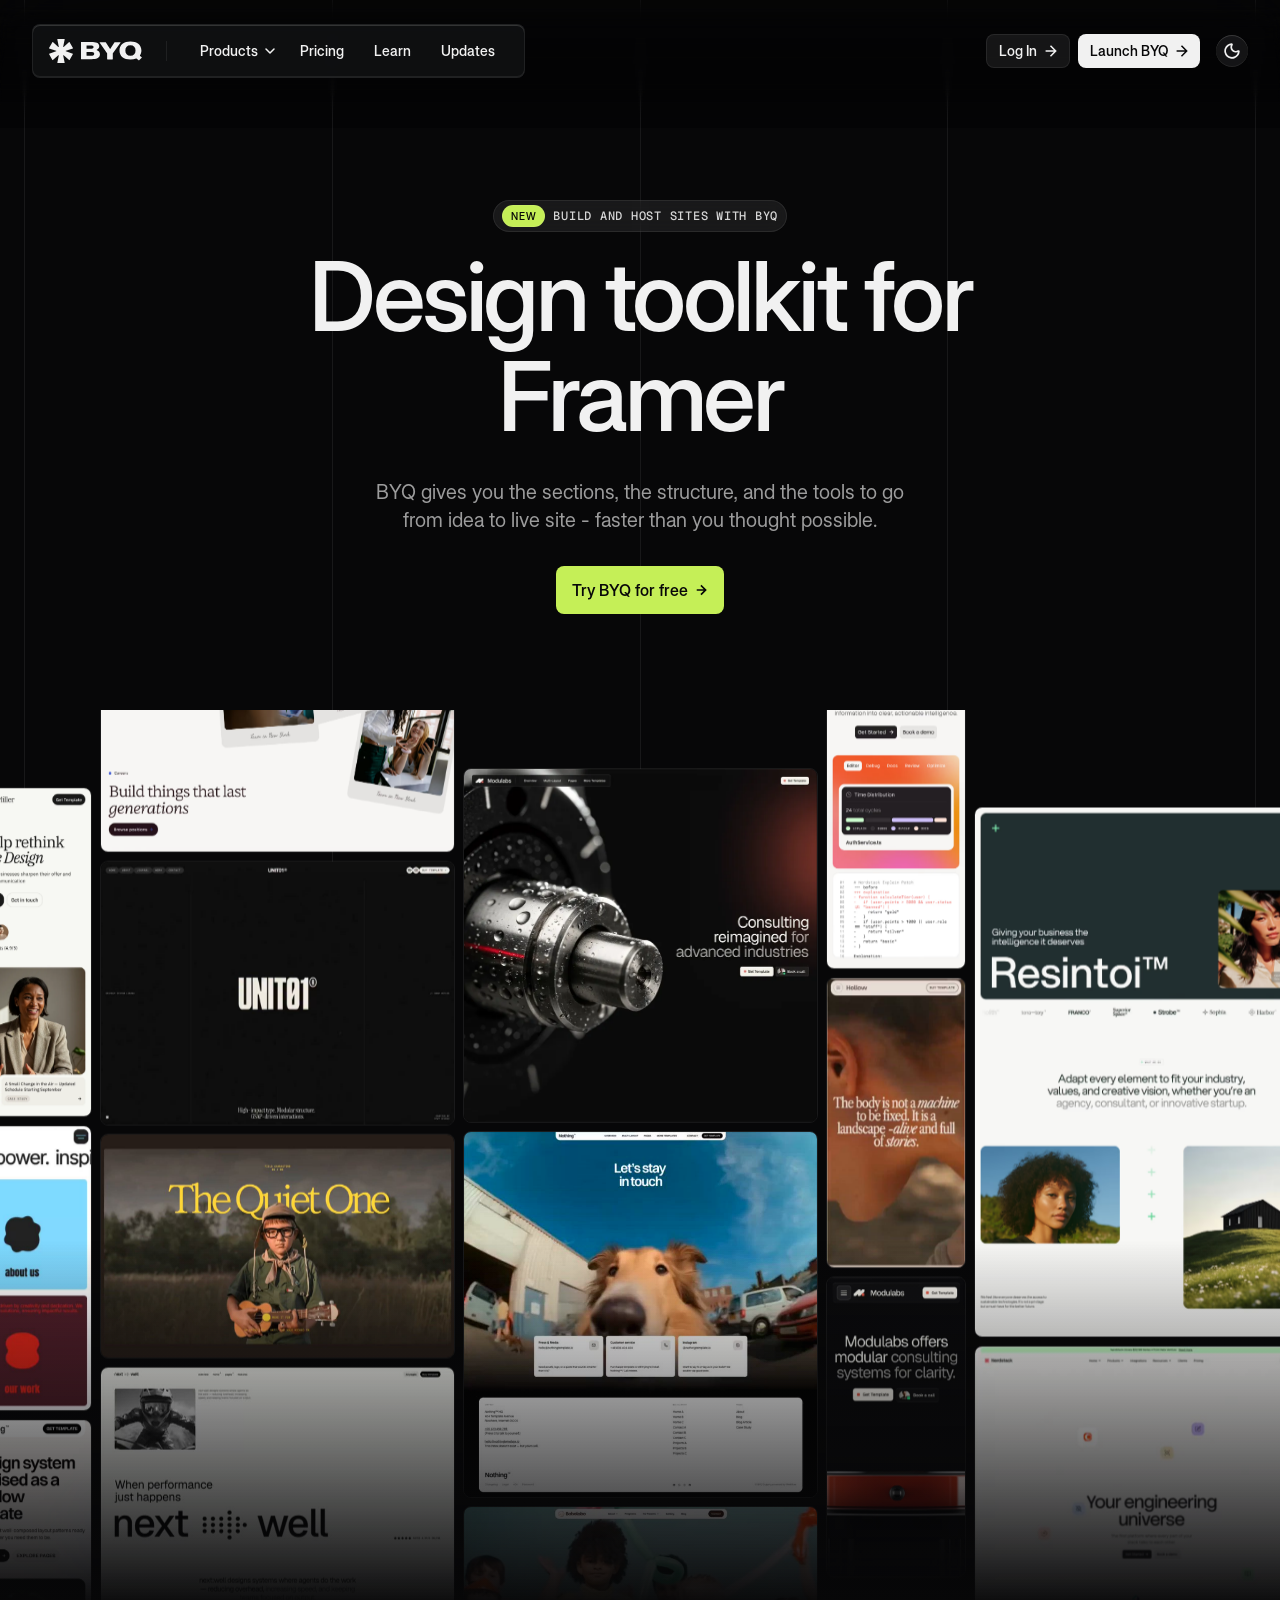
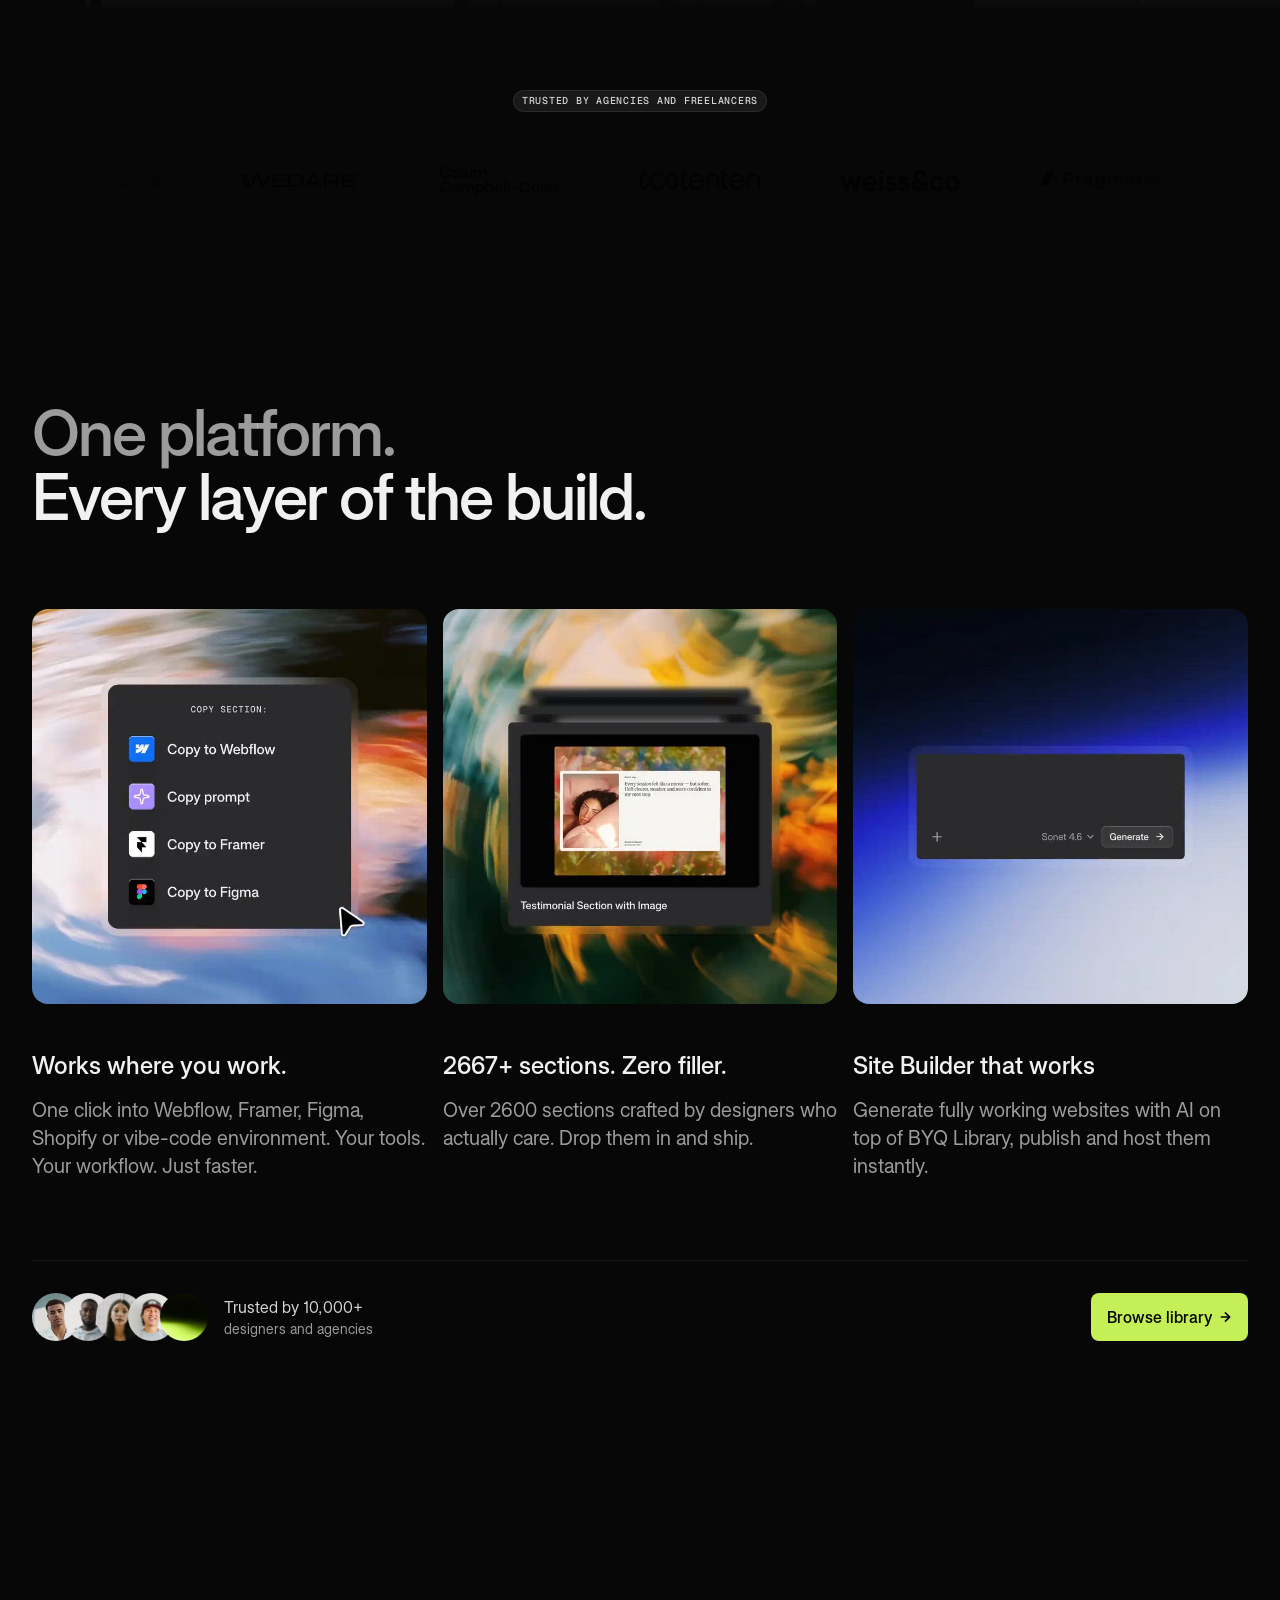
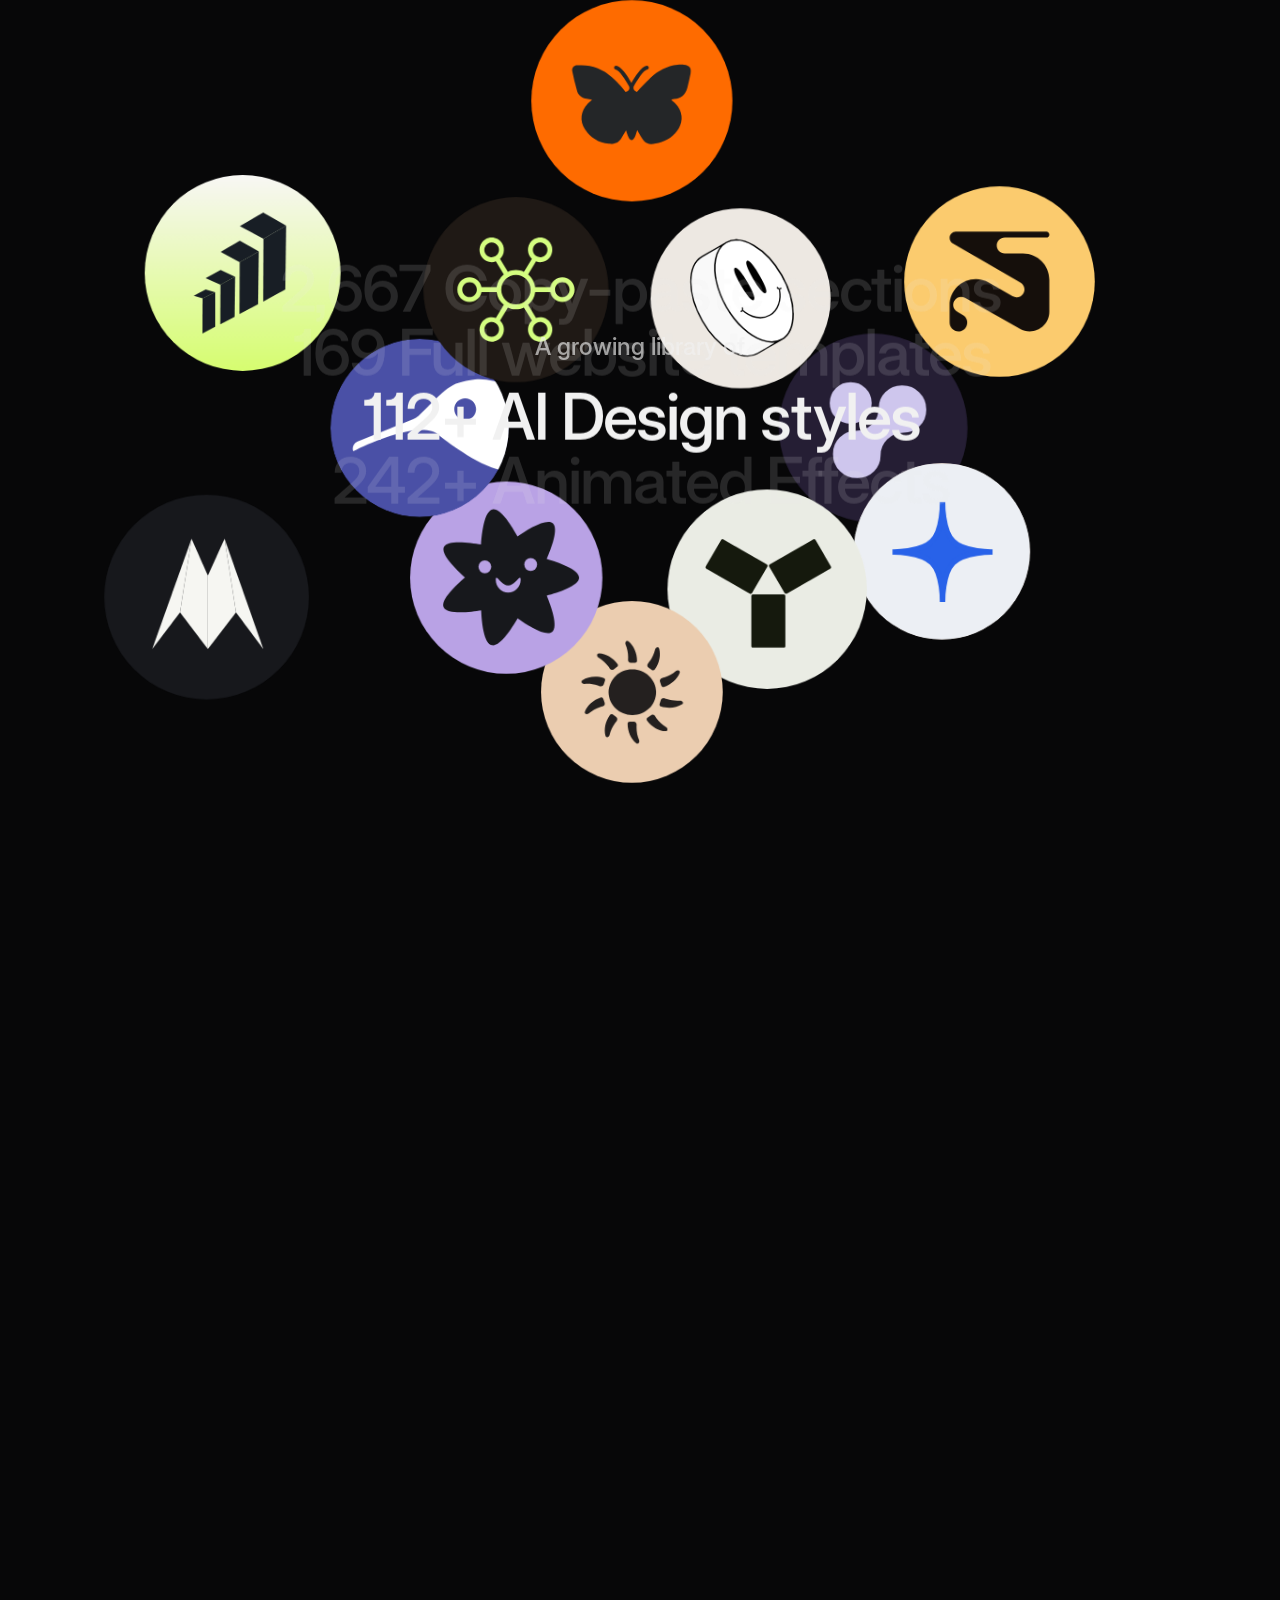
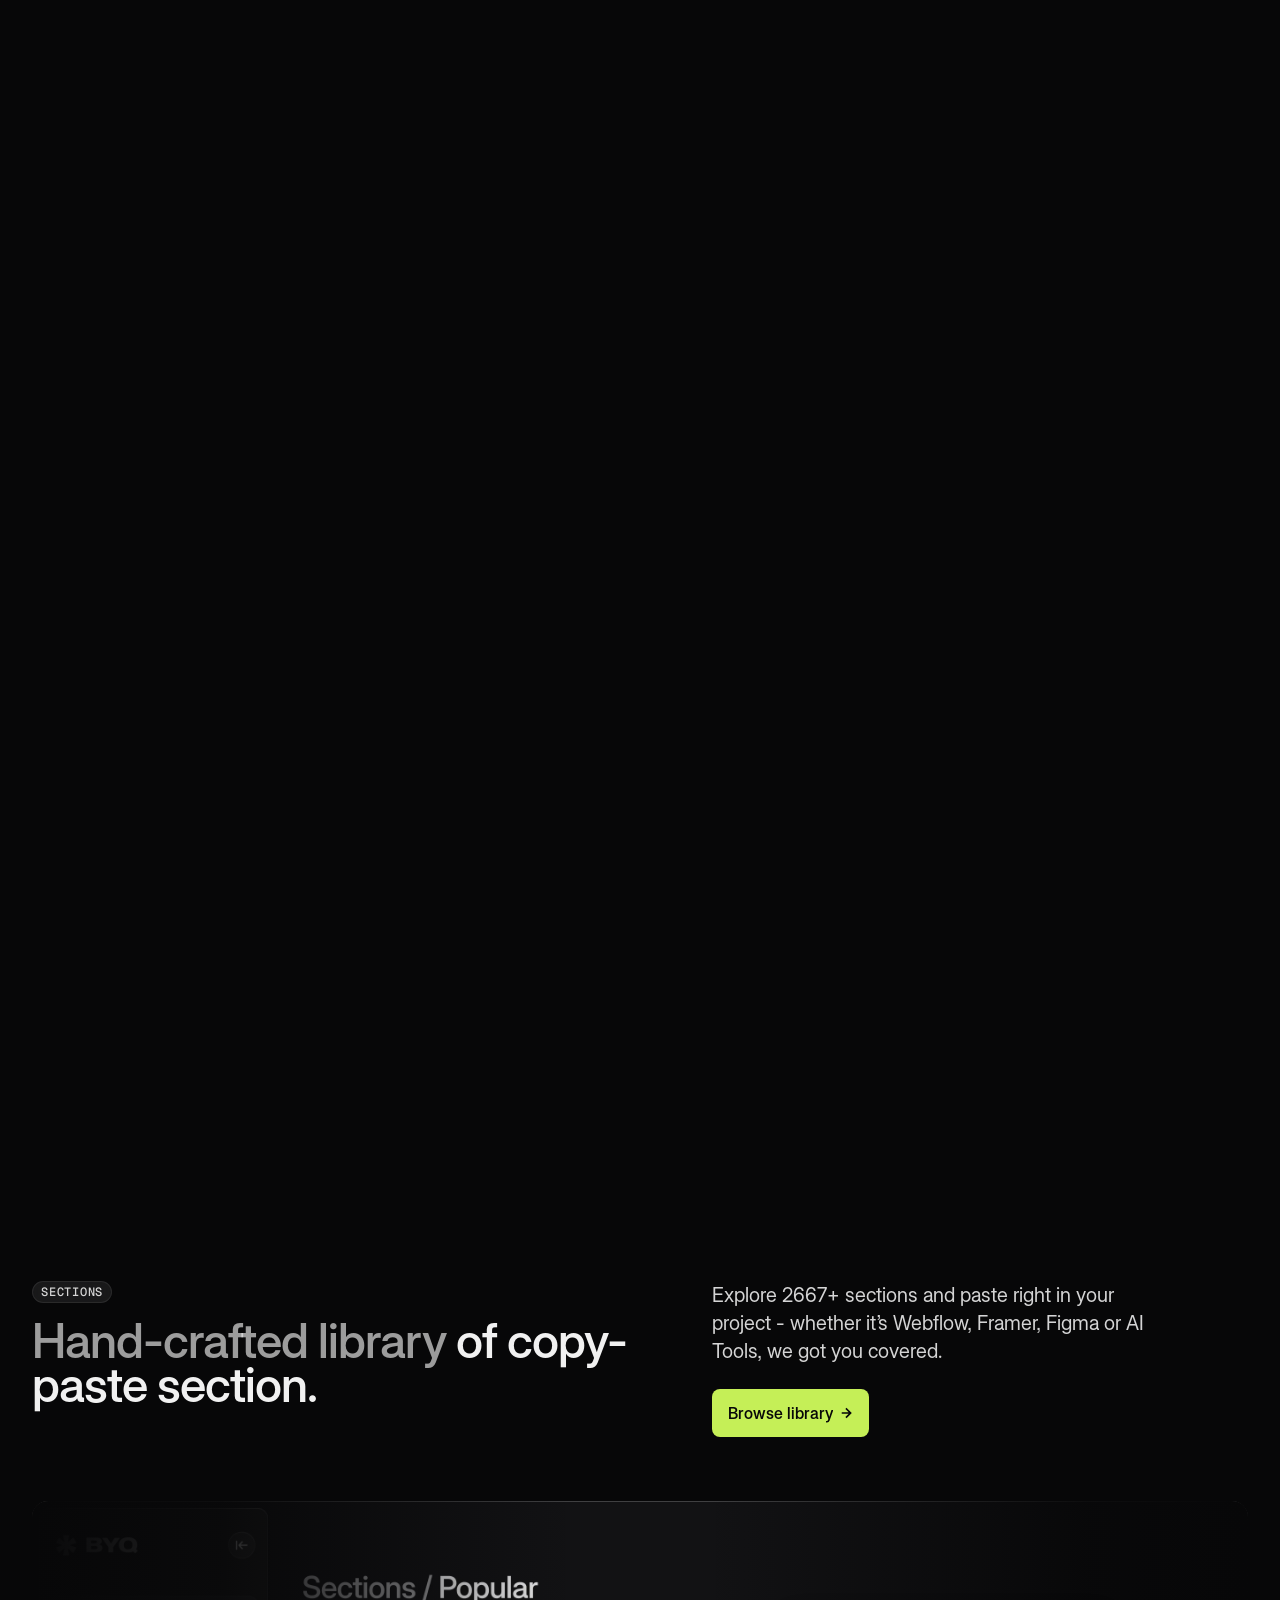
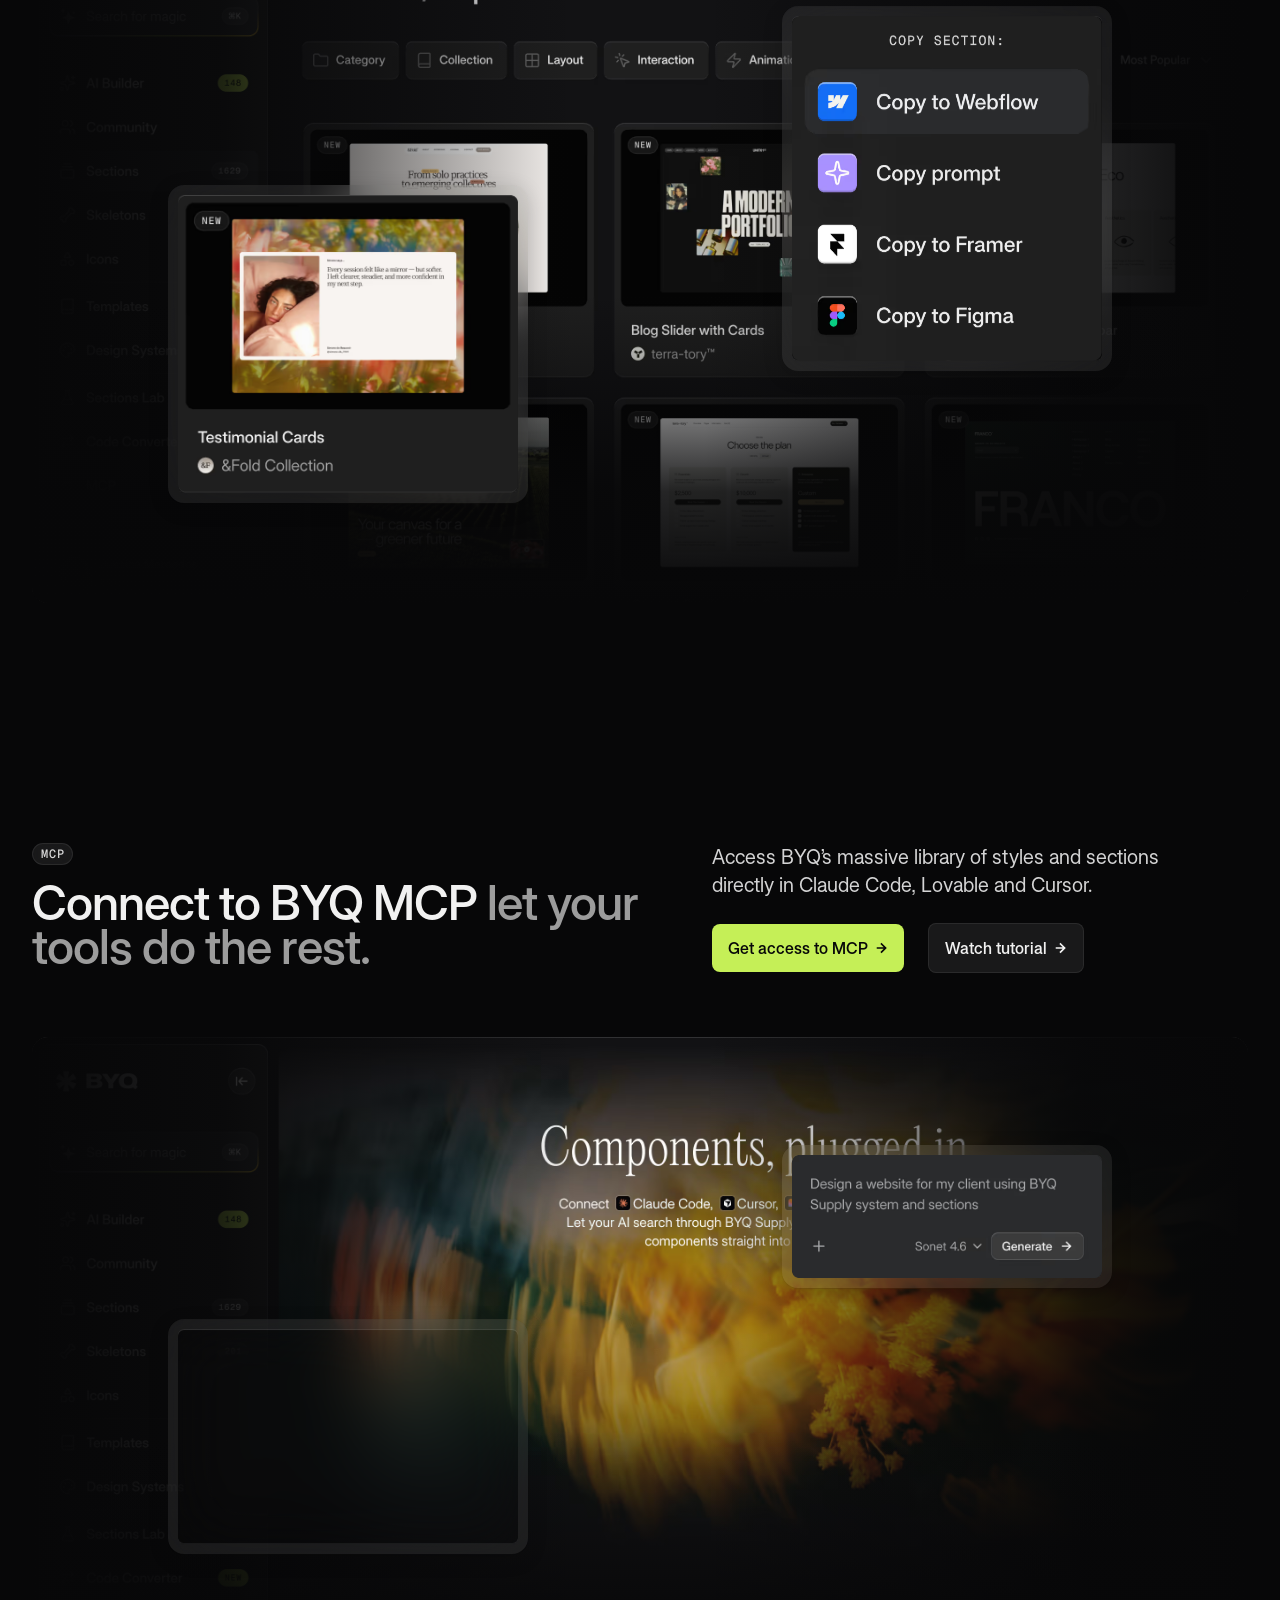
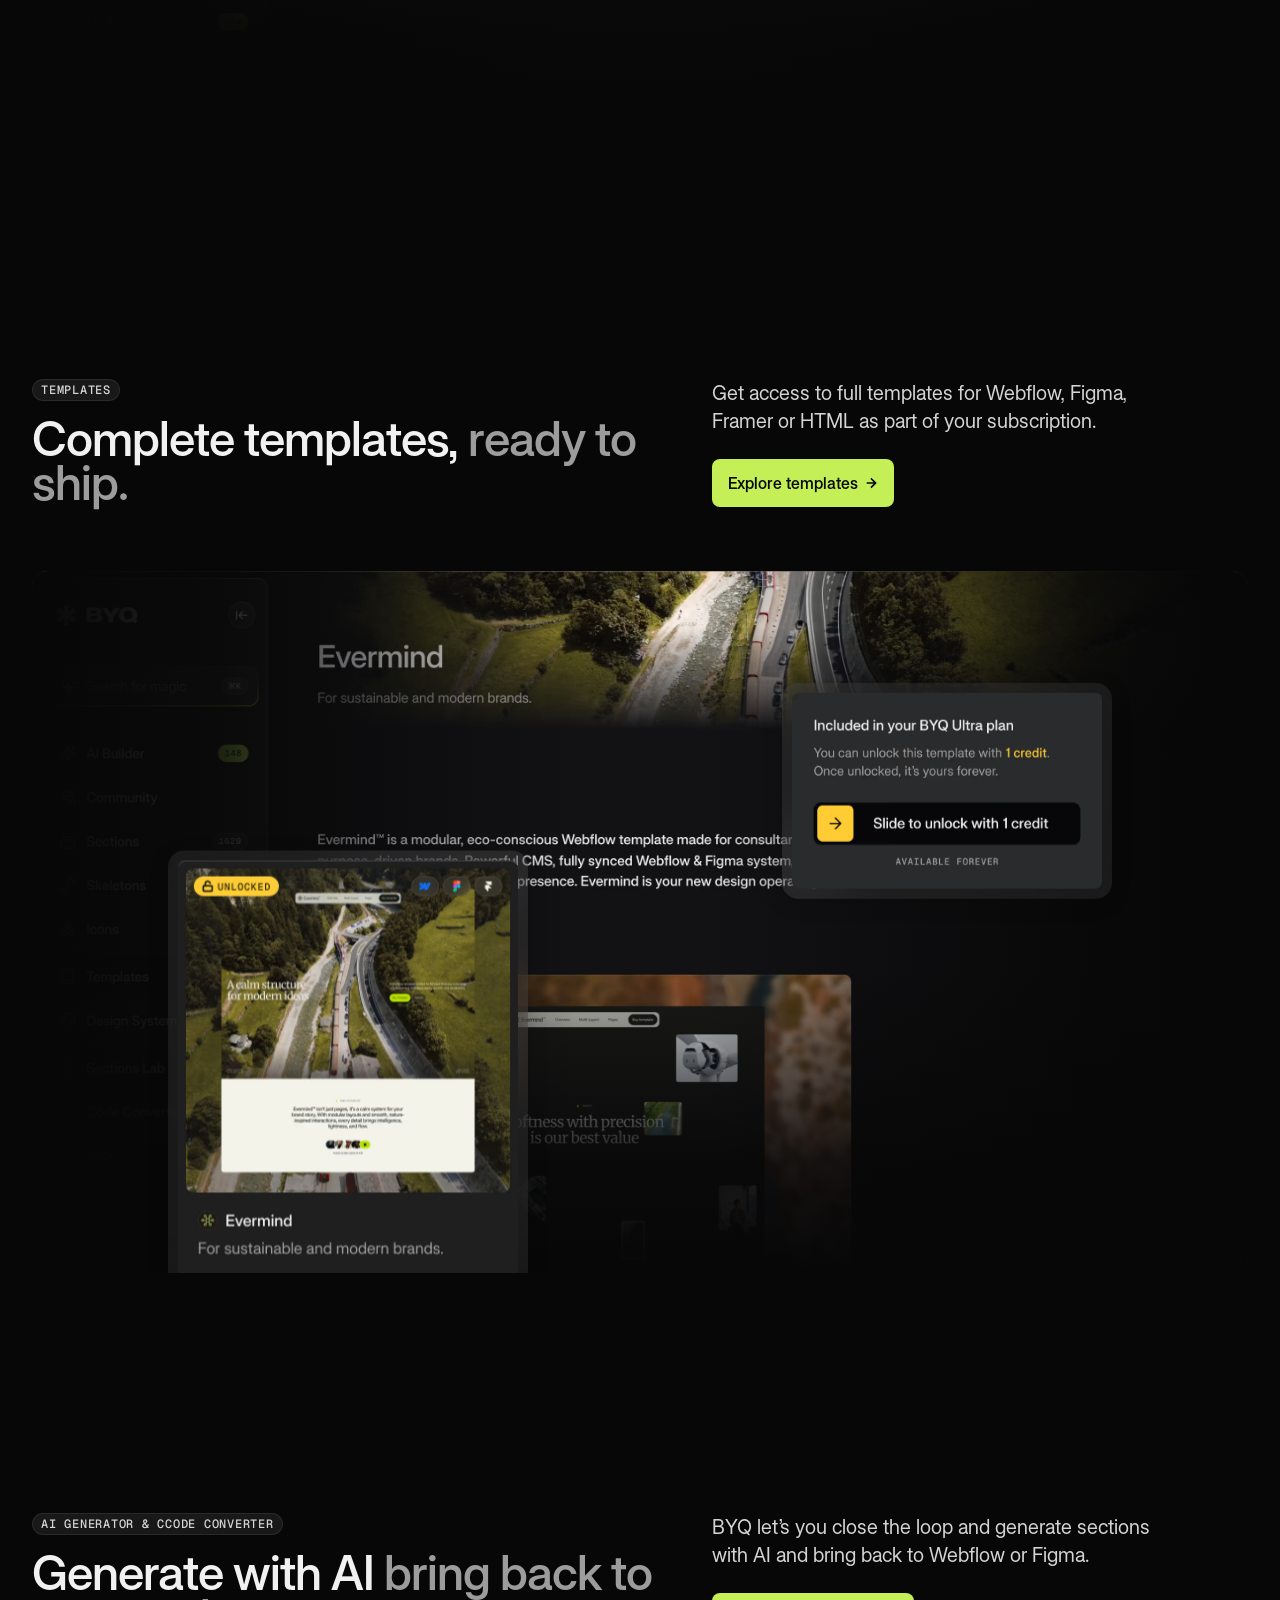
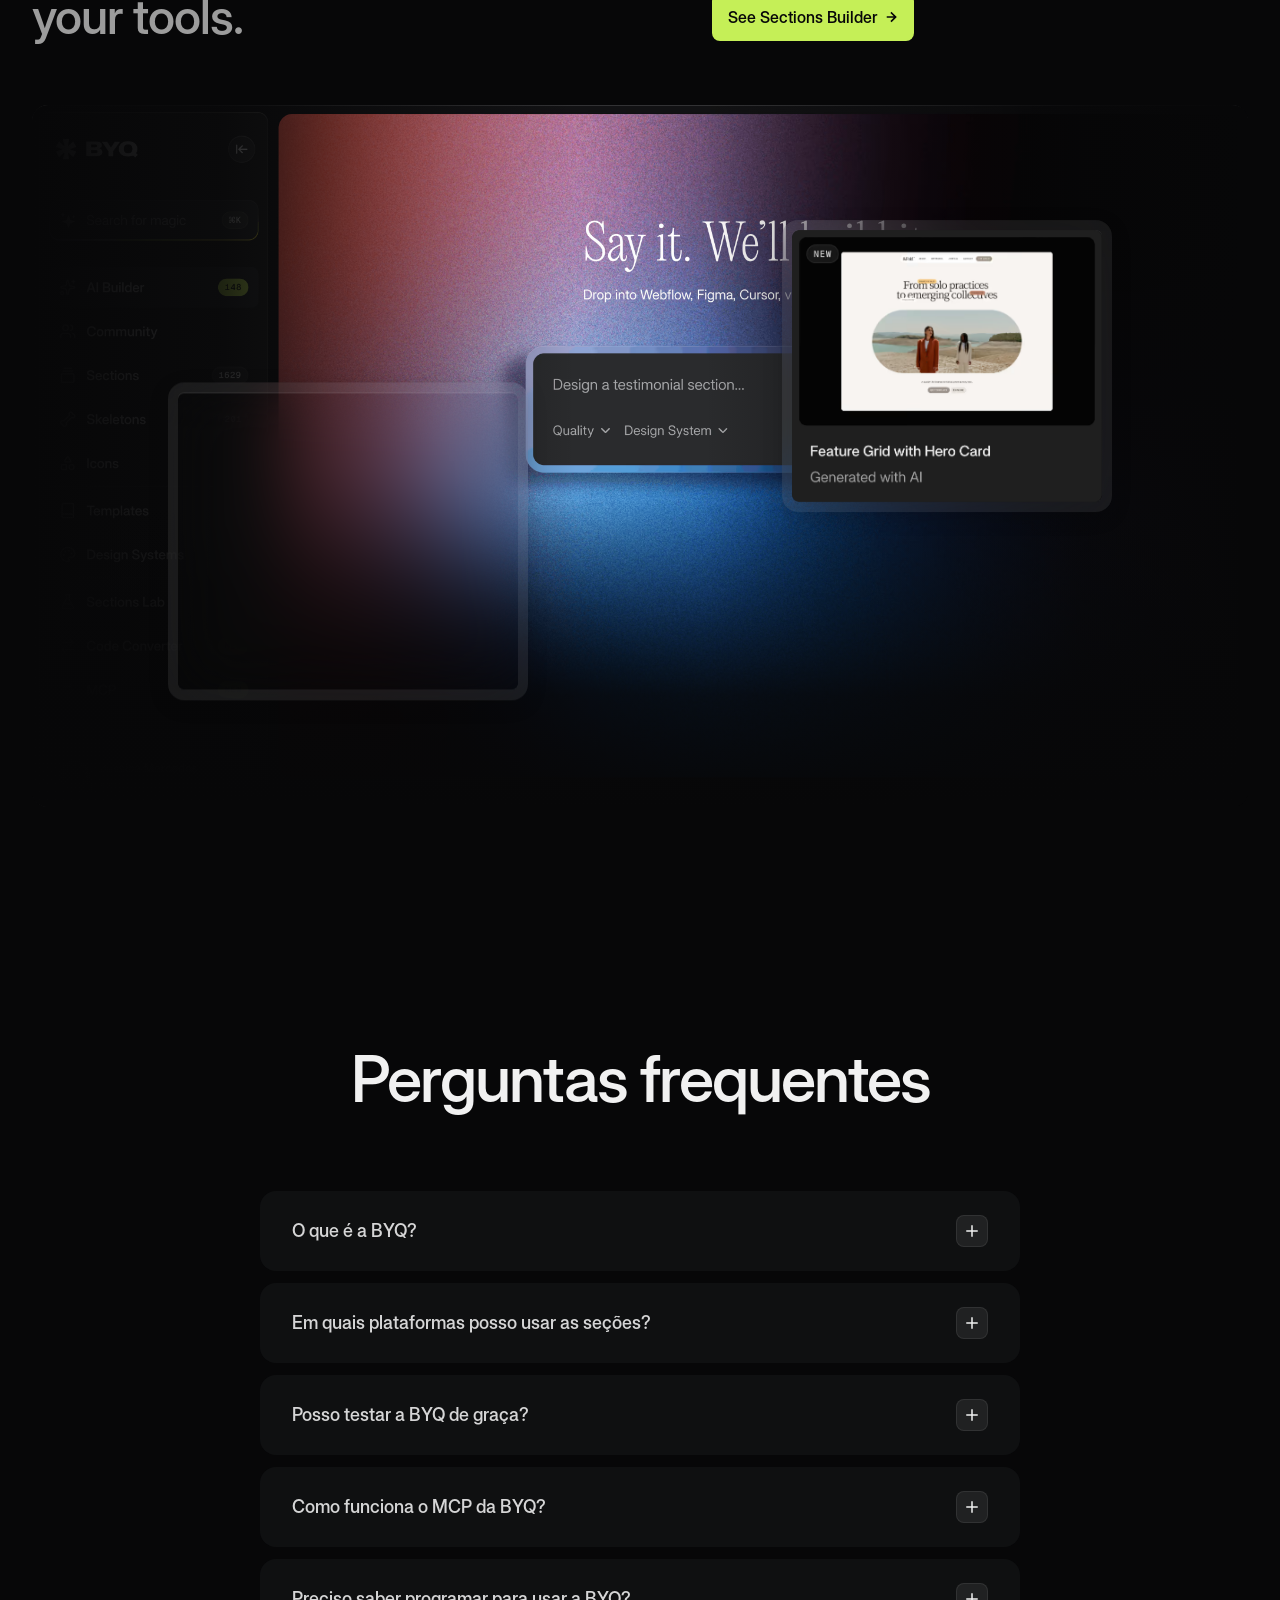
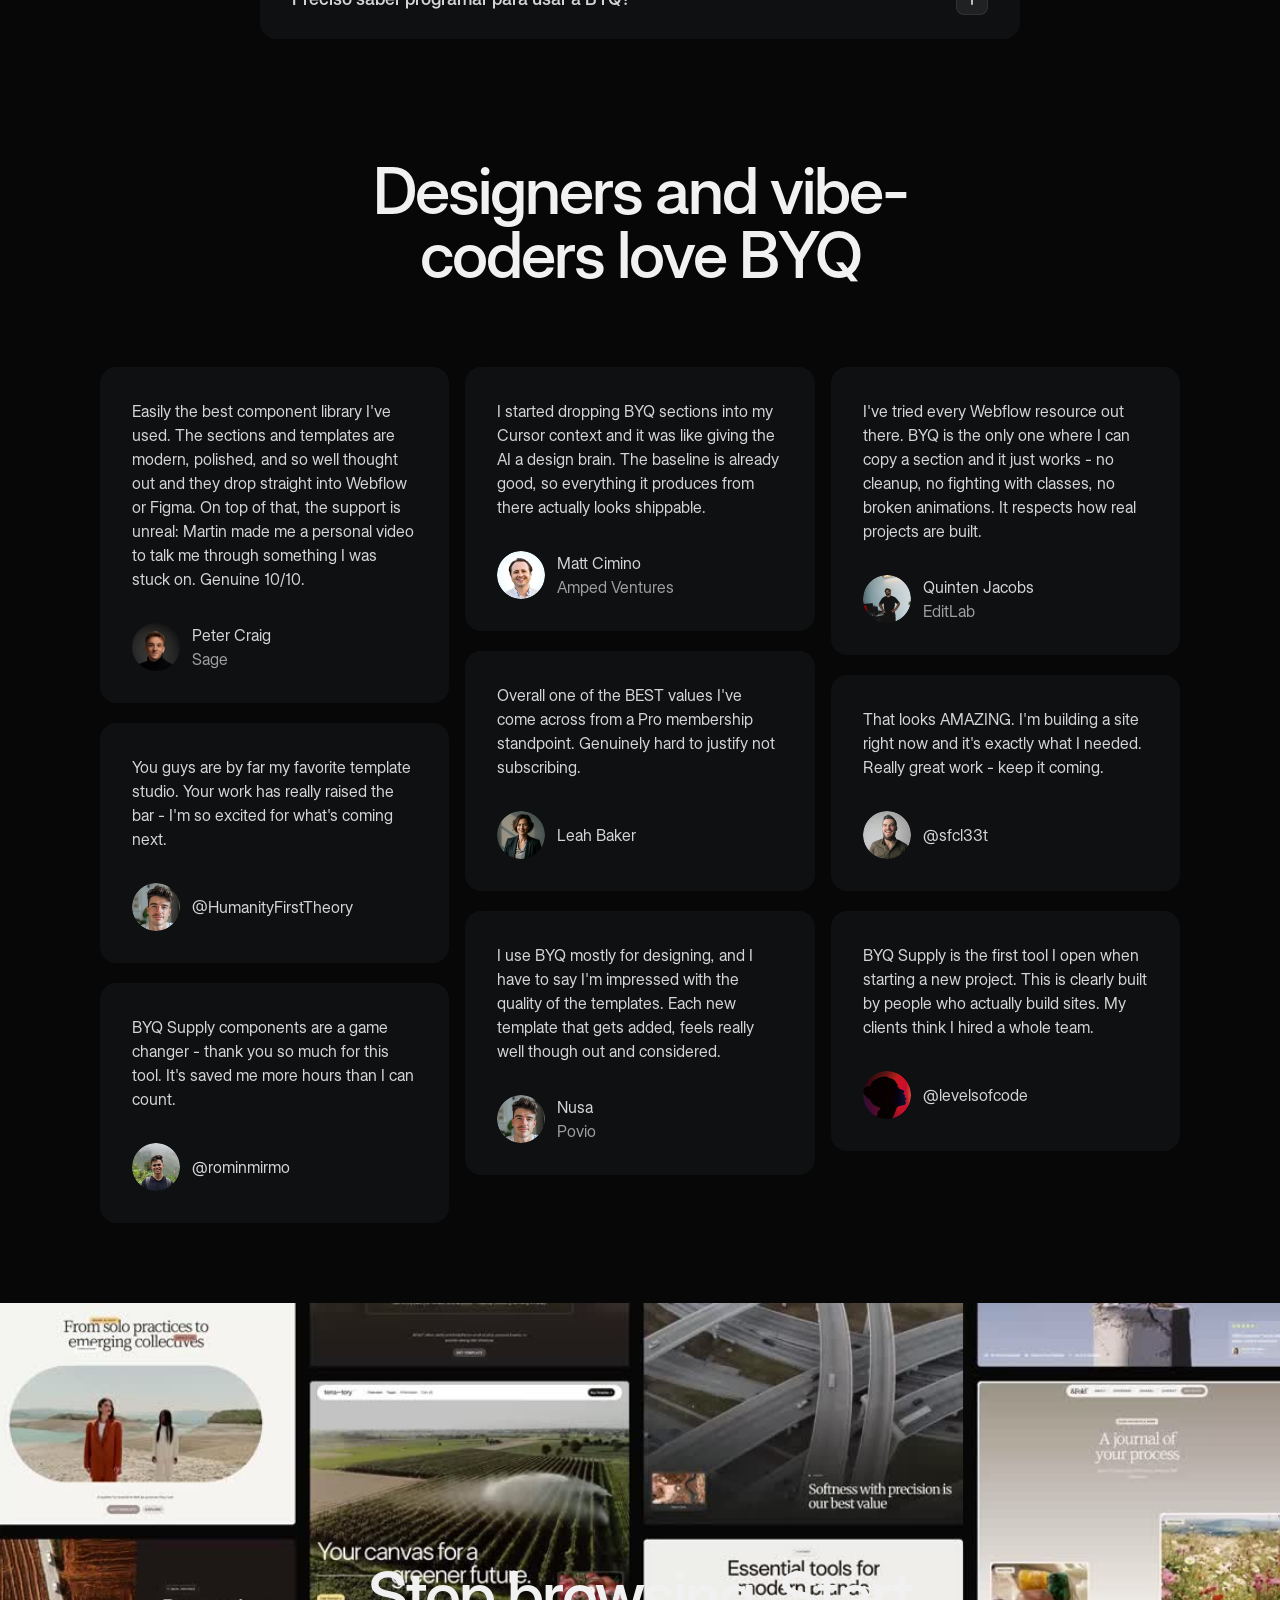
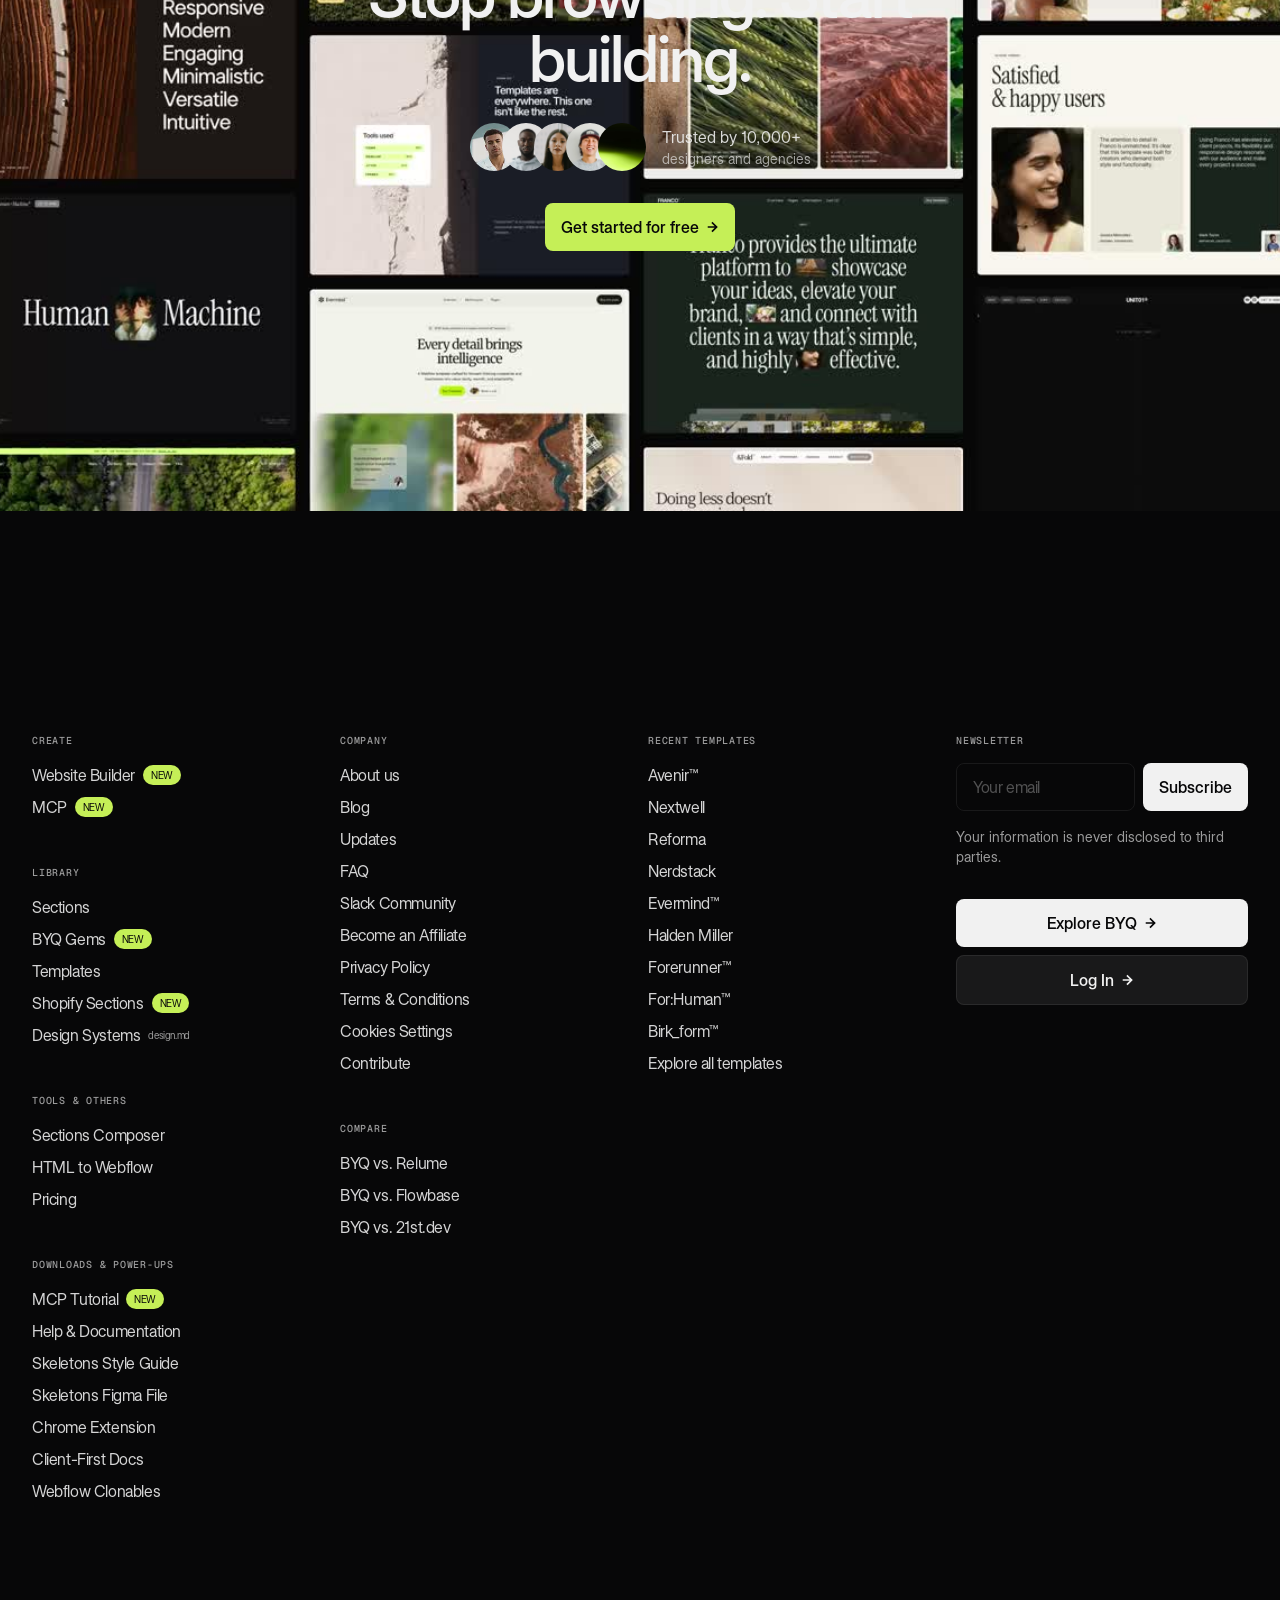
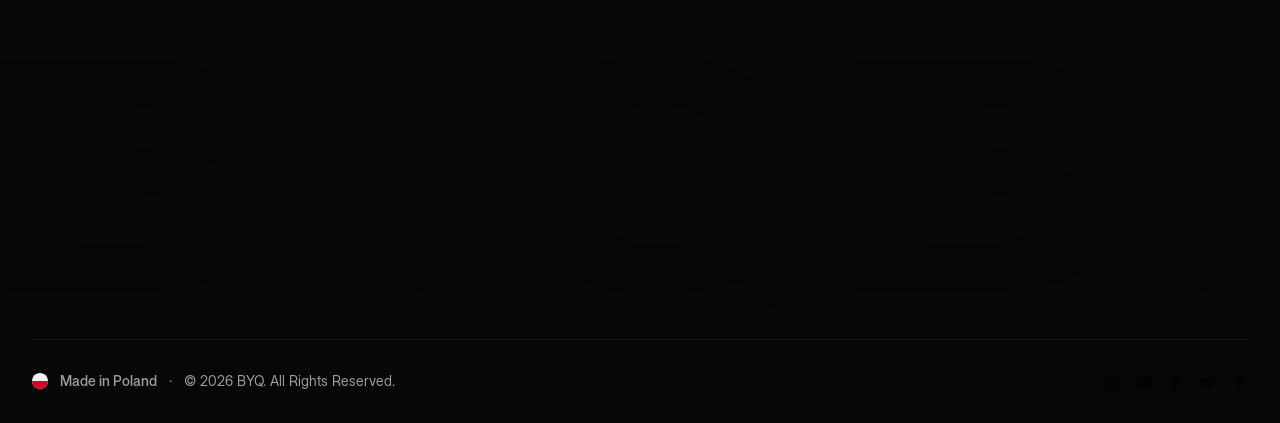
==== commit b9dbf981: "Refactor code structure for improved readability and maintainability" ====
--- a/index.html
+++ b/index.html
@@ -1 +1 @@
-<!DOCTYPE html><html lang="en" data-theme="dark"><head><script>window.TURBOPACK_CHUNK_BASE_PATH="_next/";</script><meta charSet="utf-8"/><meta name="viewport" content="width=device-width, initial-scale=1"/><link rel="preload" href="sites/www-byq-supply-25ed8bbe/root-8a5edab2/images/marquee/client-logo-01.svg" as="image"/><link rel="preload" href="sites/www-byq-supply-25ed8bbe/root-8a5edab2/images/marquee/client-logo-02.svg" as="image"/><link rel="preload" href="sites/www-byq-supply-25ed8bbe/root-8a5edab2/images/marquee/client-logo-03.svg" as="image"/><link rel="preload" href="sites/www-byq-supply-25ed8bbe/root-8a5edab2/images/marquee/client-logo-04.svg" as="image"/><link rel="preload" href="sites/www-byq-supply-25ed8bbe/root-8a5edab2/images/marquee/client-logo-05.svg" as="image"/><link rel="preload" href="sites/www-byq-supply-25ed8bbe/root-8a5edab2/images/marquee/client-logo-06.svg" as="image"/><link rel="preload" href="sites/www-byq-supply-25ed8bbe/root-8a5edab2/images/marquee/client-logo-07.svg" as="image"/><link rel="preload" href="sites/www-byq-supply-25ed8bbe/root-8a5edab2/images/marquee/client-logo-08.svg" as="image"/><link rel="preload" href="sites/www-byq-supply-25ed8bbe/root-8a5edab2/images/marquee/client-logo-09.svg" as="image"/><link rel="preload" href="sites/www-byq-supply-25ed8bbe/root-8a5edab2/images/marquee/client-logo-10.svg" as="image"/><link rel="stylesheet" href="_next/static/chunks/30iknd4mro1sj.css" data-precedence="next"/><link rel="preload" as="script" fetchPriority="low" href="_next/static/chunks/1x6obpmlu1_c2.js"/><script src="_next/static/chunks/2r4s4h5xul1n-.js" async=""></script><script src="_next/static/chunks/2khxl0v1q4i6n.js" async=""></script><script src="_next/static/chunks/1-9dyrc39prri.js" async=""></script><script src="_next/static/chunks/turbopack-3-ry682tkyiqk.js" async=""></script><script src="_next/static/chunks/0tt1kvz74o9dd.js" async=""></script><script src="_next/static/chunks/1hmwyuq56gz6f.js" async=""></script><link rel="preload" href="sites/www-byq-supply-25ed8bbe/root-8a5edab2/images/marquee/client-logo-11.svg" as="image"/><link rel="preload" as="image" href="sites/www-byq-supply-25ed8bbe/root-8a5edab2/images/footer/footer-lockup.svg"/><link rel="preload" as="image" href="sites/www-byq-supply-25ed8bbe/root-8a5edab2/images/flag-poland.svg"/><link rel="preload" as="image" href="sites/www-byq-supply-25ed8bbe/root-8a5edab2/images/footer/social-instagram.svg"/><link rel="preload" as="image" href="sites/www-byq-supply-25ed8bbe/root-8a5edab2/images/footer/social-youtube.svg"/><link rel="preload" as="image" href="sites/www-byq-supply-25ed8bbe/root-8a5edab2/images/footer/social-figma.svg"/><link rel="preload" as="image" href="sites/www-byq-supply-25ed8bbe/root-8a5edab2/images/footer/social-webflow.svg"/><link rel="preload" as="image" href="sites/www-byq-supply-25ed8bbe/root-8a5edab2/images/footer/social-framer.svg"/><title>BYQ Supply - Design Toolkit for Webflow, Figma, Framer &amp; Vibe-coding</title><meta name="description" content="The AI-powered design toolkit for Webflow and Figma. Copy-paste sections, Figma AI prompts, MCP integration, and design systems to ship sites faster"/><meta property="og:title" content="BYQ Supply - Design Toolkit for Webflow, Figma, Framer &amp; Vibe-coding"/><meta property="og:description" content="The AI-powered design toolkit for Webflow and Figma. Copy-paste sections, Figma AI prompts, MCP integration, and design systems to ship sites faster"/><meta property="og:image" content="http://localhost:3000/sites/www-byq-supply-25ed8bbe/root-8a5edab2/images/og-home.jpg"/><meta property="og:type" content="website"/><meta name="twitter:card" content="summary_large_image"/><meta name="twitter:title" content="BYQ Supply - Design Toolkit for Webflow, Figma, Framer &amp; Vibe-coding"/><meta name="twitter:description" content="The AI-powered design toolkit for Webflow and Figma. Copy-paste sections, Figma AI prompts, MCP integration, and design systems to ship sites faster"/><meta name="twitter:image" content="http://localhost:3000/sites/www-byq-supply-25ed8bbe/root-8a5edab2/images/og-home.jpg"/><link rel="icon" href="sites/www-byq-supply-25ed8bbe/shared/favicon-32.svg"/><link rel="apple-touch-icon" href="sites/www-byq-supply-25ed8bbe/shared/apple-touch-icon.svg"/><script>(function(){try{var t=localStorage.getItem('byq-theme')||'dark';document.documentElement.setAttribute('data-theme',t);}catch(e){document.documentElement.setAttribute('data-theme','dark');}})();</script><script src="_next/static/chunks/0cz1d0mv5g_q7.js" noModule=""></script></head><body class="antialiased"><div hidden=""><!--$--><!--/$--></div><div aria-hidden="true" class="pointer-events-none fixed top-0 left-0 mx-auto h-screen w-full max-w-[1800px] px-6 mix-blend-difference max-[991px]:px-4"><div class="flex h-full w-full items-center justify-between"><div class="h-full w-px bg-[var(--byq-border-subtle)]"></div><div class="h-full w-px bg-[var(--byq-border-subtle)]"></div><div class="h-full w-px bg-[var(--byq-border-subtle)]"></div><div class="h-full w-px bg-[var(--byq-border-subtle)]"></div><div class="h-full w-px bg-[var(--byq-border-subtle)]"></div></div></div><div aria-hidden="true" class="pointer-events-none fixed top-0 left-0 h-[128px] w-full overflow-clip"><div class="relative z-[990] h-[128px] w-full overflow-clip"><div class="absolute inset-0" style="backdrop-filter:blur(48px);-webkit-backdrop-filter:blur(48px);mask-image:linear-gradient(#000 0%, #000 10%, transparent 30%);-webkit-mask-image:linear-gradient(#000 0%, #000 10%, transparent 30%)"></div><div class="absolute inset-0" style="backdrop-filter:blur(25.2632px);-webkit-backdrop-filter:blur(25.2632px);mask-image:linear-gradient(transparent 0%, #000 10%, #000 20%, transparent 40%);-webkit-mask-image:linear-gradient(transparent 0%, #000 10%, #000 20%, transparent 40%)"></div><div class="absolute inset-0" style="backdrop-filter:blur(13.2964px);-webkit-backdrop-filter:blur(13.2964px);mask-image:linear-gradient(transparent 0%, #000 20%, #000 30%, transparent 50%);-webkit-mask-image:linear-gradient(transparent 0%, #000 20%, #000 30%, transparent 50%)"></div><div class="absolute inset-0" style="backdrop-filter:blur(6.9981px);-webkit-backdrop-filter:blur(6.9981px);mask-image:linear-gradient(transparent 10%, #000 30%, #000 40%, transparent 60%);-webkit-mask-image:linear-gradient(transparent 10%, #000 30%, #000 40%, transparent 60%)"></div><div class="absolute inset-0" style="backdrop-filter:blur(3.68321px);-webkit-backdrop-filter:blur(3.68321px);mask-image:linear-gradient(transparent 20%, #000 40%, #000 50%, transparent 70%);-webkit-mask-image:linear-gradient(transparent 20%, #000 40%, #000 50%, transparent 70%)"></div><div class="absolute inset-0" style="backdrop-filter:blur(1.93853px);-webkit-backdrop-filter:blur(1.93853px);mask-image:linear-gradient(transparent 30%, #000 50%, #000 60%, transparent 80%);-webkit-mask-image:linear-gradient(transparent 30%, #000 50%, #000 60%, transparent 80%)"></div><div class="absolute inset-0" style="backdrop-filter:blur(1.02028px);-webkit-backdrop-filter:blur(1.02028px);mask-image:linear-gradient(transparent 40%, #000 60%, #000 70%, transparent 90%);-webkit-mask-image:linear-gradient(transparent 40%, #000 60%, #000 70%, transparent 90%)"></div><div class="absolute inset-0" style="backdrop-filter:blur(0.53699px);-webkit-backdrop-filter:blur(0.53699px);mask-image:linear-gradient(transparent 50%, #000 70%, #000 80%, transparent 100%);-webkit-mask-image:linear-gradient(transparent 50%, #000 70%, #000 80%, transparent 100%)"></div><div class="absolute inset-0" style="backdrop-filter:blur(0.282626px);-webkit-backdrop-filter:blur(0.282626px);mask-image:linear-gradient(transparent 60%, #000 80%, #000 90%, transparent 100%);-webkit-mask-image:linear-gradient(transparent 60%, #000 80%, #000 90%, transparent 100%)"></div><div class="absolute inset-0" style="backdrop-filter:blur(0.148751px);-webkit-backdrop-filter:blur(0.148751px);mask-image:linear-gradient(transparent 70%, #000 90%, transparent 100%);-webkit-mask-image:linear-gradient(transparent 70%, #000 90%, transparent 100%)"></div></div></div><div class="fixed left-0 top-[24px] z-[999] h-[54px] w-full"><div class="mx-auto flex h-[54px] max-w-[1800px] items-center justify-between px-[20px] md:px-[32px]"><div class="flex h-[54px] items-center justify-start gap-[20px] rounded-[8px] border border-[var(--byq-border-subtle)] bg-[var(--byq-bg-lift-opacity)] px-[16px] py-[8px] backdrop-blur-[8px]" style="box-shadow:inset 0 1px 0 0 color-mix(in srgb, #f1f1f1 16%, transparent), inset 0 -1px 0 0 color-mix(in srgb, #f1f1f1 8%, transparent)"><a aria-label="BYQ home" class="flex h-[24px] w-[97px] shrink-0 items-center gap-[8px] text-[var(--byq-heading-strong)]" href="./"><span class="flex h-[24px] w-[24px] shrink-0 items-center justify-center"><svg xmlns="http://www.w3.org/2000/svg" width="100%" height="109%" viewBox="0 0 24 24" fill="none"><path d="M8.33387 23.6412C8.29634 23.8268 8.43998 24 8.63149 24H15.3607C15.5522 24 15.6958 23.8268 15.6583 23.6412L14.203 16.4432C14.1456 16.1594 14.4878 15.9678 14.7046 16.1622L20.1201 21.0195C20.2643 21.1488 20.4927 21.1123 20.5884 20.9447L23.9568 15.0426C24.0501 14.8791 23.9703 14.6719 23.7905 14.6113L16.8905 12.2838C16.6165 12.1914 16.6165 11.8084 16.8905 11.716L23.7905 9.38872C23.9703 9.32808 24.0501 9.12094 23.9568 8.9574L20.5884 3.0553C20.4927 2.88765 20.2643 2.85118 20.1201 2.98053L14.7046 7.83763C14.4878 8.03206 14.1457 7.8404 14.203 7.55666L15.6583 0.358791C15.6958 0.173166 15.5522 0 15.3607 0H8.63149C8.43998 0 8.29634 0.173166 8.33387 0.358791L9.78912 7.5565C9.84648 7.84023 9.50433 8.0319 9.28755 7.83747L3.8721 2.98052C3.72788 2.85118 3.49949 2.88765 3.40381 3.0553L0.0353907 8.9574C-0.0579462 9.12094 0.0219319 9.32808 0.20172 9.38872L7.10167 11.716C7.37565 11.8084 7.37566 12.1914 7.10167 12.2838L0.201711 14.6113C0.0219267 14.6719 -0.0579487 14.8791 0.035387 15.0426L3.4038 20.9447C3.49948 21.1124 3.72788 21.1488 3.8721 21.0195L9.28758 16.1624C9.50437 15.9679 9.84652 16.1596 9.78916 16.4433L8.33387 23.6412Z" fill="currentColor"></path></svg></span><span class="h-[20px] w-[61px] shrink-0"><svg xmlns="http://www.w3.org/2000/svg" width="100%" height="100%" viewBox="0 0 61 20" fill="none"><path d="M49.4174 0.558594C55.8311 0.558594 60.405 3.79051 60.405 9.5927C60.405 11.4675 59.9162 13.0325 59.0213 14.3702C58.9113 14.5346 58.9356 14.7566 59.0849 14.8863L60.7042 16.2926C60.873 16.4392 60.8797 16.699 60.7187 16.8541L58.1432 19.335C58.0048 19.4682 57.7888 19.4775 57.6395 19.3565L55.4716 17.5996C55.3626 17.5113 55.2141 17.4904 55.0838 17.5425C53.489 18.1793 51.5703 18.5759 49.4174 18.5759C42.7992 18.5759 38.4809 15.3949 38.4808 9.5927C38.4808 3.79051 43.0803 0.558594 49.4174 0.558594ZM24.5907 1.29546C24.7195 1.29546 24.8396 1.3606 24.9098 1.46859L29.1018 7.916C29.1105 7.92936 29.1253 7.93747 29.1413 7.93747C29.1572 7.93747 29.172 7.92942 29.1808 7.9161L33.3981 1.46776C33.4684 1.36025 33.5882 1.29546 33.7166 1.29546H39.2352C39.4687 1.29546 39.6035 1.5605 39.4659 1.74916L31.8718 12.1634C31.8243 12.2285 31.7987 12.3071 31.7987 12.3877V18.0292C31.7987 18.2395 31.6283 18.4099 31.418 18.4099H26.5066C26.2964 18.4099 26.126 18.2395 26.126 18.0292V12.4346C26.126 12.3565 26.1019 12.2802 26.0571 12.2162L18.7237 1.7447C18.5912 1.55549 18.7266 1.29546 18.9576 1.29546H24.5907ZM10.1917 0.914806C12.5425 0.914808 14.4589 1.09297 15.8899 1.70371C17.423 2.39081 18.2663 3.53595 18.2663 5.29186C18.2663 7.15592 16.9818 8.34676 15.4921 8.92748C15.4047 8.96157 15.4082 9.09399 15.4973 9.1232C17.515 9.78375 18.9563 11.2438 18.9563 13.2826C18.9563 15.2167 17.9852 16.5145 16.3499 17.3034C14.9189 17.9905 13.028 18.2196 10.5494 18.2196H0.376747C0.166518 18.2196 -0.00390625 18.0491 -0.00390625 17.8389V1.29546C-0.003906 1.08523 0.166518 0.914806 0.376747 0.914806H10.1917ZM49.4174 4.27396C46.1211 4.27396 44.3579 6.23354 44.3579 9.5927C44.3579 12.8755 46.07 14.8604 49.4174 14.8604C52.7903 14.8604 54.5279 12.8755 54.528 9.5927C54.528 6.23354 52.7137 4.27396 49.4174 4.27396ZM5.82652 10.9414C5.66885 10.9414 5.54103 11.0693 5.54103 11.2269V14.4477C5.54104 14.6054 5.66885 14.7332 5.82652 14.7332H9.42507C10.7282 14.7332 11.6481 14.6059 12.1847 14.3769C12.8746 14.097 13.2324 13.5626 13.2324 12.7737C13.2324 12.0357 12.8491 11.5267 12.1081 11.2468C11.5204 11.0178 10.6005 10.9414 9.39952 10.9414H5.82652ZM5.82652 4.37572C5.66886 4.37572 5.54105 4.50356 5.54103 4.66121V7.42402C5.54105 7.58167 5.66886 7.70951 5.82652 7.70951H9.16951C10.166 7.70951 10.9071 7.63316 11.4948 7.42959C12.2103 7.17511 12.5681 6.69155 12.5681 5.979C12.5681 5.3428 12.2614 4.88475 11.6481 4.63026C11.0604 4.42668 10.2683 4.37572 9.24618 4.37572H5.82652Z" fill="currentColor"></path></svg></span></a><span aria-hidden="true" class="hidden h-[20px] w-px shrink-0 bg-[var(--byq-border-subtle)] min-[992px]:block"></span><nav class="hidden h-[36px] items-center justify-center gap-[4px] min-[992px]:flex"><div class="relative z-[900]"><button type="button" aria-expanded="false" aria-haspopup="true" class="flex shrink-0 items-center rounded-[8px] border border-transparent px-[12px] py-[8px] text-[14px] leading-[16px] font-medium text-[var(--byq-heading-strong)] hover:border-[var(--byq-border-subtle)] hover:bg-[var(--byq-surface-8)] h-[36px] w-[96px] justify-start gap-[4px] box-border" style="transition:border-color 0.3s linear, color 0.3s linear, background-color 0.3s linear">Products<span class="flex h-[16px] w-[16px] shrink-0 items-center justify-center transition-transform duration-200 ease-out"><svg xmlns="http://www.w3.org/2000/svg" width="100%" height="100%" viewBox="0 0 16 16" fill="none"><path d="M4 6L8 10L12 6" stroke="currentColor" stroke-width="var(--byq-icon-stroke)" stroke-linecap="round" stroke-linejoin="round"></path></svg></span></button><div class="absolute left-0 top-[calc(100%+8px)] z-[900] grid min-w-[560px] grid-cols-2 gap-[4px] rounded-[16px] border border-[var(--byq-border-subtle)] bg-[var(--byq-bg-lift-opacity)] p-[8px] backdrop-blur-[16px] pointer-events-none -translate-y-[8px] opacity-0" style="box-shadow:0 5px 20px 0 color-mix(in srgb, #070708 16%, transparent);transition:opacity 0.2s ease, transform 0.2s ease"><a href="https://app.byq.supply/builder" class="flex gap-[12px] rounded-[8px] p-[8px] hover:bg-[var(--byq-surface-8)]" style="transition:background-color 0.3s linear"><span class="flex h-[20px] w-[20px] shrink-0 items-center justify-center text-[var(--byq-lime)]"><svg xmlns="http://www.w3.org/2000/svg" width="100%" height="100%" viewBox="0 0 17 16" fill="none"><g clip-path="url(#byq-builder-clip)"><path d="M11.832 6.66536C12.2987 6.1987 12.9587 6.66536 13.4987 6.66536C13.9407 6.66536 14.3646 6.48977 14.6772 6.17721C14.9898 5.86465 15.1654 5.44072 15.1654 4.9987C15.1654 4.55667 14.9898 4.13275 14.6772 3.82019C14.3646 3.50763 13.9407 3.33203 13.4987 3.33203C13.4103 3.33203 13.3255 3.29691 13.263 3.2344C13.2005 3.17189 13.1654 3.0871 13.1654 2.9987C13.1654 2.55667 12.9898 2.13275 12.6772 1.82019C12.3646 1.50763 11.9407 1.33203 11.4987 1.33203C11.0567 1.33203 10.6327 1.50763 10.3202 1.82019C10.0076 2.13275 9.83203 2.55667 9.83203 2.9987C9.83203 3.5387 10.2987 4.1987 9.83203 4.66536L5.16536 9.33203C4.6987 9.7987 4.0387 9.33203 3.4987 9.33203C3.05667 9.33203 2.63275 9.50762 2.32019 9.82019C2.00763 10.1327 1.83203 10.5567 1.83203 10.9987C1.83203 11.4407 2.00763 11.8646 2.32019 12.1772C2.63275 12.4898 3.05667 12.6654 3.4987 12.6654C3.68536 12.6654 3.83203 12.812 3.83203 12.9987C3.83203 13.4407 4.00763 13.8646 4.32019 14.1772C4.63275 14.4898 5.05667 14.6654 5.4987 14.6654C5.94072 14.6654 6.36465 14.4898 6.67721 14.1772C6.98977 13.8646 7.16536 13.4407 7.16536 12.9987C7.16536 12.4587 6.6987 11.7987 7.16536 11.332L11.832 6.66536Z" stroke="currentColor" stroke-width="var(--byq-icon-stroke)" stroke-linecap="round" stroke-linejoin="round"></path></g><defs><clipPath id="byq-builder-clip"><rect width="100%" height="100%" fill="none" transform="translate(0.5)"></rect></clipPath></defs></svg></span><span class="flex min-w-0 flex-col"><span class="flex items-center gap-[8px] text-[14px] leading-[16px] font-medium text-[var(--byq-heading-strong)]">Site builder<span class="inline-flex shrink-0 items-center rounded-[12px] bg-[var(--byq-lime)] px-[8px] py-[4px] text-[10px] leading-none font-medium uppercase text-[#070708]" style="letter-spacing:0.75px">New</span></span><span class="text-[12px] leading-[16px] text-[var(--byq-text-medium)]">Build &amp; Host sites</span></span></a><a href="https://app.byq.supply/sections/popular" class="flex gap-[12px] rounded-[8px] p-[8px] hover:bg-[var(--byq-surface-8)]" style="transition:background-color 0.3s linear"><span class="flex h-[20px] w-[20px] shrink-0 items-center justify-center text-[var(--byq-lime)]"><svg xmlns="http://www.w3.org/2000/svg" width="100%" height="100%" viewBox="0 0 17 16" fill="none"><g clip-path="url(#byq-sections-clip)"><path d="M5.16667 1.33203L11.8333 1.33203M3.83333 3.9987L13.1667 3.9987M3.83333 6.66536L13.1667 6.66536C13.903 6.66536 14.5 7.26232 14.5 7.9987L14.5 13.332C14.5 14.0684 13.903 14.6654 13.1667 14.6654L3.83333 14.6654C3.09695 14.6654 2.5 14.0684 2.5 13.332L2.5 7.9987C2.5 7.26232 3.09695 6.66536 3.83333 6.66536Z" stroke="currentColor" stroke-width="var(--byq-icon-stroke)" stroke-linecap="round" stroke-linejoin="round"></path></g><defs><clipPath id="byq-sections-clip"><rect width="100%" height="100%" fill="none" transform="translate(0.5)"></rect></clipPath></defs></svg></span><span class="flex min-w-0 flex-col"><span class="flex items-center gap-[8px] text-[14px] leading-[16px] font-medium text-[var(--byq-heading-strong)]">Sections<span class="label-small shrink-0 text-[var(--byq-text-subtle)]">2,667+</span></span><span class="text-[12px] leading-[16px] text-[var(--byq-text-medium)]">Styled Building Blocks</span></span></a><a href="https://app.byq.supply/templates" class="flex gap-[12px] rounded-[8px] p-[8px] hover:bg-[var(--byq-surface-8)]" style="transition:background-color 0.3s linear"><span class="flex h-[20px] w-[20px] shrink-0 items-center justify-center text-[var(--byq-lime)]"><svg xmlns="http://www.w3.org/2000/svg" width="100%" height="100%" viewBox="0 0 17 16" fill="none"><g clip-path="url(#byq-templates-clip)"><path d="M3.16797 12.9987L3.16797 2.9987C3.16797 2.55667 3.34356 2.13275 3.65612 1.82019C3.96868 1.50763 4.39261 1.33203 4.83464 1.33203L13.168 1.33203C13.3448 1.33203 13.5143 1.40227 13.6394 1.52729C13.7644 1.65232 13.8346 1.82189 13.8346 1.9987L13.8346 13.9987C13.8346 14.1755 13.7644 14.3451 13.6394 14.4701C13.5143 14.5951 13.3448 14.6654 13.168 14.6654L4.83464 14.6654C4.39261 14.6654 3.96868 14.4898 3.65612 14.1772C3.34356 13.8646 3.16797 13.4407 3.16797 12.9987ZM3.16797 12.9987C3.16797 12.5567 3.34356 12.1327 3.65612 11.8202C3.96868 11.5076 4.39261 11.332 4.83464 11.332L13.8346 11.332" stroke="currentColor" stroke-width="var(--byq-icon-stroke)" stroke-linecap="round" stroke-linejoin="round"></path></g><defs><clipPath id="byq-templates-clip"><rect width="100%" height="100%" fill="none" transform="translate(0.5)"></rect></clipPath></defs></svg></span><span class="flex min-w-0 flex-col"><span class="flex items-center gap-[8px] text-[14px] leading-[16px] font-medium text-[var(--byq-heading-strong)]">Templates<span class="label-small shrink-0 text-[var(--byq-text-subtle)]">169+</span></span><span class="text-[12px] leading-[16px] text-[var(--byq-text-medium)]">Ready-to-launch</span></span></a><a href="https://app.byq.supply/styles" class="flex gap-[12px] rounded-[8px] p-[8px] hover:bg-[var(--byq-surface-8)]" style="transition:background-color 0.3s linear"><span class="flex h-[20px] w-[20px] shrink-0 items-center justify-center text-[var(--byq-lime)]"><svg width="100%" height="100%" viewBox="0 0 20 20" fill="none" xmlns="http://www.w3.org/2000/svg"><g clip-path="url(#byq-sparkle-lg-clip)"><path d="M15.926 1.59179V4.77697M17.5186 3.18438H14.3334M8.77281 2.23994C8.80693 2.05727 8.90386 1.89228 9.04681 1.77356C9.18977 1.65483 9.36974 1.58984 9.55557 1.58984C9.7414 1.58984 9.92137 1.65483 10.0643 1.77356C10.2073 1.89228 10.3042 2.05727 10.3383 2.23994L11.1752 6.66575C11.2347 6.98041 11.3876 7.26984 11.614 7.49626C11.8404 7.72269 12.1299 7.87561 12.4445 7.93505L16.8703 8.77196C17.053 8.80607 17.218 8.903 17.3367 9.04596C17.4554 9.18891 17.5204 9.36889 17.5204 9.55471C17.5204 9.74054 17.4554 9.92052 17.3367 10.0635C17.218 10.2064 17.053 10.3034 16.8703 10.3375L12.4445 11.1744C12.1299 11.2338 11.8404 11.3867 11.614 11.6132C11.3876 11.8396 11.2347 12.129 11.1752 12.4437L10.3383 16.8695C10.3042 17.0522 10.2073 17.2171 10.0643 17.3359C9.92137 17.4546 9.7414 17.5196 9.55557 17.5196C9.36974 17.5196 9.18977 17.4546 9.04681 17.3359C8.90386 17.2171 8.80693 17.0522 8.77281 16.8695L7.9359 12.4437C7.87646 12.129 7.72355 11.8396 7.49712 11.6132C7.27069 11.3867 6.98126 11.2338 6.66661 11.1744L2.24079 10.3375C2.05812 10.3034 1.89314 10.2064 1.77441 10.0635C1.65569 9.92052 1.5907 9.74054 1.5907 9.55471C1.5907 9.36889 1.65569 9.18891 1.77441 9.04596C1.89314 8.903 2.05812 8.80607 2.24079 8.77196L6.66661 7.93505C6.98126 7.87561 7.27069 7.72269 7.49712 7.49626C7.72355 7.26984 7.87646 6.98041 7.9359 6.66575L8.77281 2.23994ZM4.77783 15.9251C4.77783 16.8047 4.0648 17.5177 3.18524 17.5177C2.30567 17.5177 1.59264 16.8047 1.59264 15.9251C1.59264 15.0456 2.30567 14.3325 3.18524 14.3325C4.0648 14.3325 4.77783 15.0456 4.77783 15.9251Z" stroke="currentColor" stroke-width="1.43333" stroke-linecap="round" stroke-linejoin="round"></path></g><defs><clipPath id="byq-sparkle-lg-clip"><rect width="19.1111" height="19.1111" fill="white"></rect></clipPath></defs></svg></span><span class="flex min-w-0 flex-col"><span class="flex items-center gap-[8px] text-[14px] leading-[16px] font-medium text-[var(--byq-heading-strong)]">Design.md<span class="label-small shrink-0 text-[var(--byq-text-subtle)]">112+</span></span><span class="text-[12px] leading-[16px] text-[var(--byq-text-medium)]">Design systems for AI</span></span></a><a href="https://app.byq.supply/gems/popular" class="flex gap-[12px] rounded-[8px] p-[8px] hover:bg-[var(--byq-surface-8)]" style="transition:background-color 0.3s linear"><span class="flex h-[20px] w-[20px] shrink-0 items-center justify-center text-[var(--byq-lime)]"><svg width="17" height="17" viewBox="0 0 17 17" fill="none" xmlns="http://www.w3.org/2000/svg"><g clip-path="url(#byq-gem-clip)"><path d="M7.43749 2.125L5.66666 6.375L8.49999 15.5833M8.49999 15.5833L11.3333 6.375L9.56249 2.125M8.49999 15.5833C8.72467 15.5833 8.9458 15.5299 9.14575 15.4274C9.34571 15.3249 9.51842 15.1764 9.64964 14.994L15.3092 7.21225C15.4888 6.9672 15.5849 6.67091 15.5832 6.3671C15.5815 6.0633 15.4823 5.76807 15.3 5.525L13.175 2.69167C13.0431 2.51572 12.8719 2.37292 12.6752 2.27456C12.4785 2.17621 12.2616 2.125 12.0417 2.125H4.95834C4.738 2.12503 4.52069 2.17645 4.3237 2.27519C4.12671 2.37393 3.95547 2.51726 3.82359 2.69379L1.70001 5.525C1.51766 5.768 1.41825 6.06318 1.41647 6.36699C1.41468 6.67079 1.51061 6.96713 1.69009 7.21225L7.34968 14.994C7.48089 15.1764 7.65361 15.3249 7.85356 15.4274C8.05352 15.5299 8.27531 15.5833 8.49999 15.5833ZM1.41666 6.375H15.5833" stroke="currentColor" stroke-width="1.275" stroke-linecap="round" stroke-linejoin="round"></path></g><defs><clipPath id="byq-gem-clip"><rect width="17" height="17" fill="white"></rect></clipPath></defs></svg></span><span class="flex min-w-0 flex-col"><span class="flex items-center gap-[8px] text-[14px] leading-[16px] font-medium text-[var(--byq-heading-strong)]">BYQ Gems<span class="label-small shrink-0 text-[var(--byq-text-subtle)]">242+</span></span><span class="text-[12px] leading-[16px] text-[var(--byq-text-medium)]">GSAP driven effects</span></span></a><a href="https://app.byq.supply/mcp" class="flex gap-[12px] rounded-[8px] p-[8px] hover:bg-[var(--byq-surface-8)]" style="transition:background-color 0.3s linear"><span class="flex h-[20px] w-[20px] shrink-0 items-center justify-center text-[var(--byq-lime)]"><svg width="100%" height="100%" viewBox="0 0 20 20" fill="none" xmlns="http://www.w3.org/2000/svg"><g clip-path="url(#byq-mcp-clip)"><path d="M10.7466 5.57399C10.9664 5.57399 11.1446 5.39579 11.1446 5.17597C11.1446 4.95614 10.9664 4.77794 10.7466 4.77794C10.5268 4.77794 10.3486 4.95614 10.3486 5.17597C10.3486 5.39579 10.5268 5.57399 10.7466 5.57399Z" fill="currentColor"></path><path d="M13.9308 8.75818C14.1506 8.75818 14.3288 8.57998 14.3288 8.36016C14.3288 8.14034 14.1506 7.96213 13.9308 7.96213C13.711 7.96213 13.5328 8.14034 13.5328 8.36016C13.5328 8.57998 13.711 8.75818 13.9308 8.75818Z" fill="currentColor"></path><path d="M5.17426 10.3503C5.39408 10.3503 5.57228 10.1721 5.57228 9.95225C5.57228 9.73243 5.39408 9.55423 5.17426 9.55423C4.95443 9.55423 4.77623 9.73243 4.77623 9.95225C4.77623 10.1721 4.95443 10.3503 5.17426 10.3503Z" fill="currentColor"></path><path d="M6.76635 6.37004C6.98618 6.37004 7.16438 6.19184 7.16438 5.97201C7.16438 5.75219 6.98618 5.57399 6.76635 5.57399C6.54653 5.57399 6.36833 5.75219 6.36833 5.97201C6.36833 6.19184 6.54653 6.37004 6.76635 6.37004Z" fill="currentColor"></path><path d="M9.55252 17.5147C7.44127 17.5147 5.41649 16.676 3.92361 15.1831C2.43073 13.6903 1.59204 11.6655 1.59204 9.55423C1.59204 7.44298 2.43073 5.4182 3.92361 3.92532C5.41649 2.43244 7.44127 1.59375 9.55252 1.59375C11.6638 1.59375 13.6886 2.34857 15.1814 3.69216C16.6743 5.03576 17.513 6.85806 17.513 8.75818C17.513 9.81381 17.0937 10.8262 16.3472 11.5726C15.6008 12.3191 14.5884 12.7384 13.5328 12.7384H11.7417C11.4829 12.7384 11.2293 12.8105 11.0093 12.9465C10.7892 13.0825 10.6113 13.2771 10.4956 13.5085C10.3799 13.7399 10.331 13.9989 10.3542 14.2566C10.3774 14.5143 10.472 14.7604 10.6272 14.9674L10.866 15.2858C11.0212 15.4927 11.1158 15.7389 11.139 15.9965C11.1622 16.2542 11.1132 16.5132 10.9975 16.7446C10.8818 16.976 10.704 17.1706 10.4839 17.3067C10.2638 17.4427 10.0102 17.5147 9.75153 17.5147H9.55252Z" stroke="currentColor" stroke-width="1.43289" stroke-linecap="round" stroke-linejoin="round"></path></g><defs><clipPath id="byq-mcp-clip"><rect width="19.1052" height="19.1052" fill="white"></rect></clipPath></defs></svg></span><span class="flex min-w-0 flex-col"><span class="flex items-center gap-[8px] text-[14px] leading-[16px] font-medium text-[var(--byq-heading-strong)]">MCP<span class="inline-flex shrink-0 items-center rounded-[12px] bg-[var(--byq-lime)] px-[8px] py-[4px] text-[10px] leading-none font-medium uppercase text-[#070708]" style="letter-spacing:0.75px">New</span></span><span class="text-[12px] leading-[16px] text-[var(--byq-text-medium)]">Connect BYQ to AI</span></span></a><a href="https://app.byq.supply/tools/converter" class="flex gap-[12px] rounded-[8px] p-[8px] hover:bg-[var(--byq-surface-8)]" style="transition:background-color 0.3s linear"><span class="flex h-[20px] w-[20px] shrink-0 items-center justify-center text-[var(--byq-lime)]"><svg width="100%" height="100%" viewBox="0 0 20 20" fill="none" xmlns="http://www.w3.org/2000/svg"><path d="M12.7368 8.7551L15.921 5.57091L12.7368 2.38672M15.921 5.57091H3.1842M6.3684 10.3472L3.1842 13.5314L6.3684 16.7156M3.1842 13.5314H15.921" stroke="currentColor" stroke-width="1.43289" stroke-linecap="round" stroke-linejoin="round"></path></svg></span><span class="flex min-w-0 flex-col"><span class="flex items-center gap-[8px] text-[14px] leading-[16px] font-medium text-[var(--byq-heading-strong)]">HTML to Webflow</span><span class="text-[12px] leading-[16px] text-[var(--byq-text-medium)]">Code Converter</span></span></a><a href="https://app.byq.supply/ai-builder" class="flex gap-[12px] rounded-[8px] p-[8px] hover:bg-[var(--byq-surface-8)]" style="transition:background-color 0.3s linear"><span class="flex h-[20px] w-[20px] shrink-0 items-center justify-center text-[var(--byq-lime)]"><svg width="100%" height="100%" viewBox="0 0 12 12" fill="none" xmlns="http://www.w3.org/2000/svg"><g clip-path="url(#byq-sparkle-clip)"><path d="M9.72226 0.972134V2.91658M10.6945 1.94436H8.75003M5.3555 1.36781C5.37633 1.25629 5.4355 1.15558 5.52277 1.0831C5.61004 1.01062 5.7199 0.970947 5.83335 0.970947C5.94679 0.970947 6.05665 1.01062 6.14392 1.0831C6.23119 1.15558 6.29036 1.25629 6.31119 1.36781L6.8221 4.06961C6.85838 4.2617 6.95173 4.43838 7.08996 4.57661C7.22818 4.71484 7.40487 4.80819 7.59696 4.84447L10.2988 5.35538C10.4103 5.3762 10.511 5.43538 10.5835 5.52265C10.6559 5.60991 10.6956 5.71978 10.6956 5.83322C10.6956 5.94666 10.6559 6.05653 10.5835 6.1438C10.511 6.23107 10.4103 6.29024 10.2988 6.31107L7.59696 6.82197C7.40487 6.85826 7.22818 6.95161 7.08996 7.08983C6.95173 7.22806 6.85838 7.40475 6.8221 7.59683L6.31119 10.2986C6.29036 10.4102 6.23119 10.5109 6.14392 10.5833C6.05665 10.6558 5.94679 10.6955 5.83335 10.6955C5.7199 10.6955 5.61004 10.6558 5.52277 10.5833C5.4355 10.5109 5.37633 10.4102 5.3555 10.2986L4.84459 7.59683C4.80831 7.40475 4.71496 7.22806 4.57673 7.08983C4.43851 6.95161 4.26182 6.85826 4.06973 6.82197L1.36793 6.31107C1.25642 6.29024 1.1557 6.23107 1.08322 6.1438C1.01074 6.05653 0.971069 5.94666 0.971069 5.83322C0.971069 5.71978 1.01074 5.60991 1.08322 5.52265C1.1557 5.43538 1.25642 5.3762 1.36793 5.35538L4.06973 4.84447C4.26182 4.80819 4.43851 4.71484 4.57673 4.57661C4.71496 4.43838 4.80831 4.2617 4.84459 4.06961L5.3555 1.36781ZM2.9167 9.72214C2.9167 10.2591 2.48142 10.6944 1.94448 10.6944C1.40753 10.6944 0.972256 10.2591 0.972256 9.72214C0.972256 9.18519 1.40753 8.74991 1.94448 8.74991C2.48142 8.74991 2.9167 9.18519 2.9167 9.72214Z" stroke="currentColor" stroke-width="0.875" stroke-linecap="round" stroke-linejoin="round"></path></g><defs><clipPath id="byq-sparkle-clip"><rect width="12" height="12" fill="white"></rect></clipPath></defs></svg></span><span class="flex min-w-0 flex-col"><span class="flex items-center gap-[8px] text-[14px] leading-[16px] font-medium text-[var(--byq-heading-strong)]">AI Builder</span><span class="text-[12px] leading-[16px] text-[var(--byq-text-medium)]">Generate sections</span></span></a><a href="https://app.byq.supply/sections-lab" class="flex gap-[12px] rounded-[8px] p-[8px] hover:bg-[var(--byq-surface-8)]" style="transition:background-color 0.3s linear"><span class="flex h-[20px] w-[20px] shrink-0 items-center justify-center text-[var(--byq-lime)]"><svg width="100%" height="100%" viewBox="0 0 20 20" fill="none" xmlns="http://www.w3.org/2000/svg"><path d="M11.1447 1.59375V6.37004C11.1446 6.6371 11.2116 6.8999 11.3397 7.13424L15.7259 15.1584C15.8586 15.4009 15.9259 15.6737 15.9211 15.9501C15.9163 16.2265 15.8397 16.4968 15.6987 16.7346C15.5578 16.9723 15.3573 17.1693 15.1171 17.3061C14.8769 17.4429 14.6053 17.5148 14.3289 17.5147H4.7763C4.4999 17.5148 4.22824 17.4429 3.98805 17.3061C3.74786 17.1693 3.54742 16.9723 3.40646 16.7346C3.26549 16.4968 3.18885 16.2265 3.18408 15.9501C3.1793 15.6737 3.24656 15.4009 3.37924 15.1584L7.76546 7.13424C7.89354 6.8999 7.96061 6.6371 7.9605 6.37004V1.59375M5.13684 11.9424H13.9682M6.76644 1.59375H12.3388" stroke="currentColor" stroke-width="1.43289" stroke-linecap="round" stroke-linejoin="round"></path></svg></span><span class="flex min-w-0 flex-col"><span class="flex items-center gap-[8px] text-[14px] leading-[16px] font-medium text-[var(--byq-heading-strong)]">Sections Lab</span><span class="text-[12px] leading-[16px] text-[var(--byq-text-medium)]">Play with BYQ Sections</span></span></a><a href="https://app.byq.supply/wireframes" class="flex gap-[12px] rounded-[8px] p-[8px] hover:bg-[var(--byq-surface-8)]" style="transition:background-color 0.3s linear"><span class="flex h-[20px] w-[20px] shrink-0 items-center justify-center text-[var(--byq-lime)]"><svg width="100%" height="100%" viewBox="0 0 17 17" fill="none" xmlns="http://www.w3.org/2000/svg"><g clip-path="url(#byq-skeleton-clip)"><path d="M8.5 15.5846V12.043M6.375 5.66797V1.41797M10.625 5.66797V1.41797M12.75 5.66797V9.20964C12.75 9.96108 12.4515 10.6818 11.9201 11.2131C11.3888 11.7445 10.6681 12.043 9.91667 12.043H7.08333C6.33189 12.043 5.61122 11.7445 5.07986 11.2131C4.54851 10.6818 4.25 9.96108 4.25 9.20964V5.66797H12.75Z" stroke="currentColor" stroke-width="1.275" stroke-linecap="round" stroke-linejoin="round"></path></g><defs><clipPath id="byq-skeleton-clip"><rect width="17" height="17" fill="white"></rect></clipPath></defs></svg></span><span class="flex min-w-0 flex-col"><span class="flex items-center gap-[8px] text-[14px] leading-[16px] font-medium text-[var(--byq-heading-strong)]">Skeletons<span class="label-small shrink-0 text-[var(--byq-text-subtle)]">285+</span></span><span class="text-[12px] leading-[16px] text-[var(--byq-text-medium)]">Wireframes Framework</span></span></a><a href="https://app.byq.supply/icons" class="flex gap-[12px] rounded-[8px] p-[8px] hover:bg-[var(--byq-surface-8)]" style="transition:background-color 0.3s linear"><span class="flex h-[20px] w-[20px] shrink-0 items-center justify-center text-[var(--byq-lime)]"><svg xmlns="http://www.w3.org/2000/svg" width="100%" height="100%" viewBox="0 0 17 16" fill="none"><path d="M6.03336 6.66849C5.94742 6.67318 5.86185 6.65401 5.78613 6.61311C5.7104 6.5722 5.64747 6.51115 5.60427 6.4367C5.56108 6.36226 5.53932 6.27732 5.54139 6.19127C5.54347 6.10523 5.5693 6.02143 5.61602 5.94916L8.10002 2.00182C8.13906 1.93154 8.19559 1.87252 8.26413 1.83051C8.33268 1.7885 8.41092 1.7649 8.49126 1.76202C8.57161 1.75914 8.65134 1.77706 8.72272 1.81405C8.79411 1.85104 8.85472 1.90585 8.89869 1.97316L11.3667 5.93516C11.4153 6.00502 11.4439 6.08685 11.4494 6.17181C11.4549 6.25676 11.437 6.3416 11.3978 6.41712C11.3585 6.49265 11.2993 6.556 11.2266 6.60031C11.1539 6.64461 11.0705 6.66819 10.9854 6.66849L6.03336 6.66849Z" stroke="currentColor" stroke-width="var(--byq-icon-stroke)" stroke-linecap="round" stroke-linejoin="round"></path><path d="M6.5 9.33512H3.16667C2.79848 9.33512 2.5 9.6336 2.5 10.0018V13.3351C2.5 13.7033 2.79848 14.0018 3.16667 14.0018H6.5C6.86819 14.0018 7.16667 13.7033 7.16667 13.3351V10.0018C7.16667 9.6336 6.86819 9.33512 6.5 9.33512Z" stroke="currentColor" stroke-width="var(--byq-icon-stroke)" stroke-linecap="round" stroke-linejoin="round"></path><path d="M12.1667 14.0018C13.4553 14.0018 14.5 12.9571 14.5 11.6685C14.5 10.3798 13.4553 9.33512 12.1667 9.33512C10.878 9.33512 9.83333 10.3798 9.83333 11.6685C9.83333 12.9571 10.878 14.0018 12.1667 14.0018Z" stroke="currentColor" stroke-width="var(--byq-icon-stroke)" stroke-linecap="round" stroke-linejoin="round"></path></svg></span><span class="flex min-w-0 flex-col"><span class="flex items-center gap-[8px] text-[14px] leading-[16px] font-medium text-[var(--byq-heading-strong)]">Icons</span><span class="text-[12px] leading-[16px] text-[var(--byq-text-medium)]">For every platform</span></span></a><a href="https://app.byq.supply/community" class="flex gap-[12px] rounded-[8px] p-[8px] hover:bg-[var(--byq-surface-8)]" style="transition:background-color 0.3s linear"><span class="flex h-[20px] w-[20px] shrink-0 items-center justify-center text-[var(--byq-lime)]"><svg width="100%" height="100%" viewBox="0 0 20 20" fill="none" xmlns="http://www.w3.org/2000/svg"><g clip-path="url(#byq-community-clip)"><path d="M12.7408 16.724V15.1314C12.7408 14.2866 12.4052 13.4764 11.8079 12.8791C11.2105 12.2818 10.4004 11.9462 9.55562 11.9462H4.77784C3.93307 11.9462 3.12291 12.2818 2.52557 12.8791C1.92823 13.4764 1.59265 14.2866 1.59265 15.1314V16.724M12.7408 2.49249C13.4238 2.66957 14.0287 3.06843 14.4605 3.62647C14.8924 4.18451 15.1267 4.87015 15.1267 5.57575C15.1267 6.28136 14.8924 6.967 14.4605 7.52504C14.0287 8.08308 13.4238 8.48194 12.7408 8.65901M17.5186 16.7239V15.1313C17.5181 14.4255 17.2832 13.74 16.8508 13.1822C16.4184 12.6244 15.813 12.226 15.1297 12.0496M10.3519 5.57581C10.3519 7.33494 8.92586 8.761 7.16673 8.761C5.4076 8.761 3.98154 7.33494 3.98154 5.57581C3.98154 3.81668 5.4076 2.39062 7.16673 2.39062C8.92586 2.39062 10.3519 3.81668 10.3519 5.57581Z" stroke="currentColor" stroke-width="1.43333" stroke-linecap="round" stroke-linejoin="round"></path></g><defs><clipPath id="byq-community-clip"><rect width="19.1111" height="19.1111" fill="white"></rect></clipPath></defs></svg></span><span class="flex min-w-0 flex-col"><span class="flex items-center gap-[8px] text-[14px] leading-[16px] font-medium text-[var(--byq-heading-strong)]">Community</span><span class="text-[12px] leading-[16px] text-[var(--byq-text-medium)]">See from others</span></span></a></div></div><a href="/pricing" class="flex shrink-0 items-center rounded-[8px] border border-transparent px-[12px] py-[8px] text-[14px] leading-[16px] font-medium text-[var(--byq-heading-strong)] hover:border-[var(--byq-border-subtle)] hover:bg-[var(--byq-surface-8)]" style="transition:border-color 0.3s linear, color 0.3s linear, background-color 0.3s linear">Pricing</a><a href="/help" class="flex shrink-0 items-center rounded-[8px] border border-transparent px-[12px] py-[8px] text-[14px] leading-[16px] font-medium text-[var(--byq-heading-strong)] hover:border-[var(--byq-border-subtle)] hover:bg-[var(--byq-surface-8)]" style="transition:border-color 0.3s linear, color 0.3s linear, background-color 0.3s linear">Learn</a><a href="/updates" class="flex shrink-0 items-center rounded-[8px] border border-transparent px-[12px] py-[8px] text-[14px] leading-[16px] font-medium text-[var(--byq-heading-strong)] hover:border-[var(--byq-border-subtle)] hover:bg-[var(--byq-surface-8)]" style="transition:border-color 0.3s linear, color 0.3s linear, background-color 0.3s linear">Updates</a></nav></div><div class="flex h-[32px] items-center gap-[16px]"><div class="flex justify-end gap-[8px]"><span class="hidden md:block"><a href="https://app.byq.supply/auth/login" class="group relative inline-flex shrink-0 items-center justify-center gap-2 overflow-hidden rounded-[8px] px-3 py-2 text-[14px] leading-[16px] font-medium transition-colors duration-[650ms] bg-[var(--byq-btn-secondary-bg)] text-[var(--byq-btn-secondary-text)] border border-[var(--byq-btn-secondary-border)]"><span class="relative block overflow-hidden"><span class="block transition-transform duration-[450ms] ease-[cubic-bezier(0.33,1,0.68,1)] group-hover:-translate-y-full">Log In</span><span class="absolute inset-0 block translate-y-full transition-transform duration-[450ms] ease-[cubic-bezier(0.33,1,0.68,1)] group-hover:translate-y-0">Log In</span></span><span class="relative flex h-3 w-3 shrink-0 items-center justify-end overflow-hidden"><span class="flex h-3 w-3 shrink-0 items-center justify-center transition-transform duration-[450ms] ease-[cubic-bezier(0.33,1,0.68,1)] group-hover:translate-x-full"><svg width="100%" height="100%" viewBox="0 0 12 12" fill="none" xmlns="http://www.w3.org/2000/svg"><path d="M1.33337 6.00016L10 6.00016M6.00004 1.3335L10.6667 6.00016L6.00004 10.6668" stroke="currentColor" stroke-width="1.5" stroke-linecap="square"></path></svg></span><span class="absolute left-0 flex h-3 w-3 shrink-0 -translate-x-full items-center justify-center transition-transform duration-[450ms] ease-[cubic-bezier(0.33,1,0.68,1)] group-hover:translate-x-0"><svg width="100%" height="100%" viewBox="0 0 12 12" fill="none" xmlns="http://www.w3.org/2000/svg"><path d="M1.33337 6.00016L10 6.00016M6.00004 1.3335L10.6667 6.00016L6.00004 10.6668" stroke="currentColor" stroke-width="1.5" stroke-linecap="square"></path></svg></span></span></a></span><a href="https://app.byq.supply/sections/popular" class="group relative inline-flex shrink-0 items-center justify-center gap-2 overflow-hidden rounded-[8px] px-3 py-2 text-[14px] leading-[16px] font-medium transition-colors duration-[650ms] bg-[var(--byq-btn-primary-bg)] text-[var(--byq-btn-primary-text)]"><span class="relative block overflow-hidden"><span class="block transition-transform duration-[450ms] ease-[cubic-bezier(0.33,1,0.68,1)] group-hover:-translate-y-full">Launch BYQ</span><span class="absolute inset-0 block translate-y-full transition-transform duration-[450ms] ease-[cubic-bezier(0.33,1,0.68,1)] group-hover:translate-y-0">Launch BYQ</span></span><span class="relative flex h-3 w-3 shrink-0 items-center justify-end overflow-hidden"><span class="flex h-3 w-3 shrink-0 items-center justify-center transition-transform duration-[450ms] ease-[cubic-bezier(0.33,1,0.68,1)] group-hover:translate-x-full"><svg width="100%" height="100%" viewBox="0 0 12 12" fill="none" xmlns="http://www.w3.org/2000/svg"><path d="M1.33337 6.00016L10 6.00016M6.00004 1.3335L10.6667 6.00016L6.00004 10.6668" stroke="currentColor" stroke-width="1.5" stroke-linecap="square"></path></svg></span><span class="absolute left-0 flex h-3 w-3 shrink-0 -translate-x-full items-center justify-center transition-transform duration-[450ms] ease-[cubic-bezier(0.33,1,0.68,1)] group-hover:translate-x-0"><svg width="100%" height="100%" viewBox="0 0 12 12" fill="none" xmlns="http://www.w3.org/2000/svg"><path d="M1.33337 6.00016L10 6.00016M6.00004 1.3335L10.6667 6.00016L6.00004 10.6668" stroke="currentColor" stroke-width="1.5" stroke-linecap="square"></path></svg></span></span></a></div><button type="button" aria-label="Toggle colour theme" class="flex h-[32px] w-[32px] shrink-0 items-center justify-center rounded-[100vw] bg-[var(--byq-surface-8)] text-[var(--byq-heading-strong)] backdrop-blur-[16px]" style="box-shadow:inset 0 1px 0 0 color-mix(in srgb, #f1f1f1 16%, transparent), inset 0 -1px 0 0 color-mix(in srgb, #f1f1f1 8%, transparent)"><span class="flex h-[16px] w-[16px] items-center justify-center"><svg xmlns="http://www.w3.org/2000/svg" width="100%" height="100%" viewBox="0 0 14 14" fill="none"><path d="M12.9913 7.32296C12.9288 8.48039 12.5324 9.59495 11.85 10.5319C11.1676 11.4689 10.2284 12.1881 9.14596 12.6027C8.06351 13.0172 6.88416 13.1094 5.75046 12.868C4.61676 12.6266 3.57725 12.062 2.75758 11.2424C1.93792 10.4228 1.3732 9.38338 1.13169 8.2497C0.890175 7.11602 0.982208 5.93666 1.39666 4.85417C1.81112 3.77169 2.53025 2.83242 3.46713 2.14992C4.40401 1.46742 5.51852 1.0709 6.67594 1.0083C6.94594 0.993631 7.08728 1.31496 6.94394 1.54363C6.46454 2.31067 6.25926 3.21754 6.36161 4.11626C6.46396 5.01498 6.86789 5.85248 7.50749 6.49208C8.14709 7.13168 8.98459 7.53562 9.88331 7.63797C10.782 7.74031 11.6889 7.53504 12.4559 7.05563C12.6853 6.9123 13.0059 7.05296 12.9913 7.32296Z" stroke="currentColor" stroke-width="var(--byq-icon-stroke)" stroke-linecap="round" stroke-linejoin="round"></path></svg></span></button><button type="button" aria-label="Open menu" aria-expanded="false" class="flex h-[32px] w-[32px] shrink-0 items-center justify-center rounded-[8px] border border-[var(--byq-border-subtle)] bg-[var(--byq-surface-8)] text-[var(--byq-heading-strong)] backdrop-blur-[16px] min-[992px]:hidden" style="box-shadow:inset 0 1px 0 0 color-mix(in srgb, #f1f1f1 16%, transparent), inset 0 -1px 0 0 color-mix(in srgb, #f1f1f1 8%, transparent)"><span class="flex h-[20px] w-[20px] items-center justify-center"><svg width="20" height="20" viewBox="0 0 20 20" fill="none" xmlns="http://www.w3.org/2000/svg"><path d="M3.33203 10H16.6654M3.33203 15L16.6654 15M3.33203 5L16.6654 5" stroke="currentColor" stroke-width="var(--byq-icon-stroke)" stroke-linecap="round" stroke-linejoin="round"></path></svg></span></button></div></div><div class="absolute left-0 top-[62px] w-full px-[20px] md:px-[32px] min-[992px]:hidden pointer-events-none -translate-y-[8px] opacity-0" style="transition:opacity 0.2s ease, transform 0.2s ease"><div class="flex max-h-[calc(100vh-110px)] flex-col gap-[4px] overflow-y-auto rounded-[16px] border border-[var(--byq-border-subtle)] bg-[var(--byq-bg-lift-opacity)] p-[8px] backdrop-blur-[16px]" style="box-shadow:0 5px 20px 0 color-mix(in srgb, #070708 16%, transparent)"><a href="https://app.byq.supply/builder" class="flex gap-[12px] rounded-[8px] p-[8px] hover:bg-[var(--byq-surface-8)]" style="transition:background-color 0.3s linear"><span class="flex h-[20px] w-[20px] shrink-0 items-center justify-center text-[var(--byq-lime)]"><svg xmlns="http://www.w3.org/2000/svg" width="100%" height="100%" viewBox="0 0 17 16" fill="none"><g clip-path="url(#byq-builder-clip)"><path d="M11.832 6.66536C12.2987 6.1987 12.9587 6.66536 13.4987 6.66536C13.9407 6.66536 14.3646 6.48977 14.6772 6.17721C14.9898 5.86465 15.1654 5.44072 15.1654 4.9987C15.1654 4.55667 14.9898 4.13275 14.6772 3.82019C14.3646 3.50763 13.9407 3.33203 13.4987 3.33203C13.4103 3.33203 13.3255 3.29691 13.263 3.2344C13.2005 3.17189 13.1654 3.0871 13.1654 2.9987C13.1654 2.55667 12.9898 2.13275 12.6772 1.82019C12.3646 1.50763 11.9407 1.33203 11.4987 1.33203C11.0567 1.33203 10.6327 1.50763 10.3202 1.82019C10.0076 2.13275 9.83203 2.55667 9.83203 2.9987C9.83203 3.5387 10.2987 4.1987 9.83203 4.66536L5.16536 9.33203C4.6987 9.7987 4.0387 9.33203 3.4987 9.33203C3.05667 9.33203 2.63275 9.50762 2.32019 9.82019C2.00763 10.1327 1.83203 10.5567 1.83203 10.9987C1.83203 11.4407 2.00763 11.8646 2.32019 12.1772C2.63275 12.4898 3.05667 12.6654 3.4987 12.6654C3.68536 12.6654 3.83203 12.812 3.83203 12.9987C3.83203 13.4407 4.00763 13.8646 4.32019 14.1772C4.63275 14.4898 5.05667 14.6654 5.4987 14.6654C5.94072 14.6654 6.36465 14.4898 6.67721 14.1772C6.98977 13.8646 7.16536 13.4407 7.16536 12.9987C7.16536 12.4587 6.6987 11.7987 7.16536 11.332L11.832 6.66536Z" stroke="currentColor" stroke-width="var(--byq-icon-stroke)" stroke-linecap="round" stroke-linejoin="round"></path></g><defs><clipPath id="byq-builder-clip"><rect width="100%" height="100%" fill="none" transform="translate(0.5)"></rect></clipPath></defs></svg></span><span class="flex min-w-0 flex-col"><span class="flex items-center gap-[8px] text-[14px] leading-[16px] font-medium text-[var(--byq-heading-strong)]">Site builder<span class="inline-flex shrink-0 items-center rounded-[12px] bg-[var(--byq-lime)] px-[8px] py-[4px] text-[10px] leading-none font-medium uppercase text-[#070708]" style="letter-spacing:0.75px">New</span></span><span class="text-[12px] leading-[16px] text-[var(--byq-text-medium)]">Build &amp; Host sites</span></span></a><a href="https://app.byq.supply/sections/popular" class="flex gap-[12px] rounded-[8px] p-[8px] hover:bg-[var(--byq-surface-8)]" style="transition:background-color 0.3s linear"><span class="flex h-[20px] w-[20px] shrink-0 items-center justify-center text-[var(--byq-lime)]"><svg xmlns="http://www.w3.org/2000/svg" width="100%" height="100%" viewBox="0 0 17 16" fill="none"><g clip-path="url(#byq-sections-clip)"><path d="M5.16667 1.33203L11.8333 1.33203M3.83333 3.9987L13.1667 3.9987M3.83333 6.66536L13.1667 6.66536C13.903 6.66536 14.5 7.26232 14.5 7.9987L14.5 13.332C14.5 14.0684 13.903 14.6654 13.1667 14.6654L3.83333 14.6654C3.09695 14.6654 2.5 14.0684 2.5 13.332L2.5 7.9987C2.5 7.26232 3.09695 6.66536 3.83333 6.66536Z" stroke="currentColor" stroke-width="var(--byq-icon-stroke)" stroke-linecap="round" stroke-linejoin="round"></path></g><defs><clipPath id="byq-sections-clip"><rect width="100%" height="100%" fill="none" transform="translate(0.5)"></rect></clipPath></defs></svg></span><span class="flex min-w-0 flex-col"><span class="flex items-center gap-[8px] text-[14px] leading-[16px] font-medium text-[var(--byq-heading-strong)]">Sections<span class="label-small shrink-0 text-[var(--byq-text-subtle)]">2,667+</span></span><span class="text-[12px] leading-[16px] text-[var(--byq-text-medium)]">Styled Building Blocks</span></span></a><a href="https://app.byq.supply/templates" class="flex gap-[12px] rounded-[8px] p-[8px] hover:bg-[var(--byq-surface-8)]" style="transition:background-color 0.3s linear"><span class="flex h-[20px] w-[20px] shrink-0 items-center justify-center text-[var(--byq-lime)]"><svg xmlns="http://www.w3.org/2000/svg" width="100%" height="100%" viewBox="0 0 17 16" fill="none"><g clip-path="url(#byq-templates-clip)"><path d="M3.16797 12.9987L3.16797 2.9987C3.16797 2.55667 3.34356 2.13275 3.65612 1.82019C3.96868 1.50763 4.39261 1.33203 4.83464 1.33203L13.168 1.33203C13.3448 1.33203 13.5143 1.40227 13.6394 1.52729C13.7644 1.65232 13.8346 1.82189 13.8346 1.9987L13.8346 13.9987C13.8346 14.1755 13.7644 14.3451 13.6394 14.4701C13.5143 14.5951 13.3448 14.6654 13.168 14.6654L4.83464 14.6654C4.39261 14.6654 3.96868 14.4898 3.65612 14.1772C3.34356 13.8646 3.16797 13.4407 3.16797 12.9987ZM3.16797 12.9987C3.16797 12.5567 3.34356 12.1327 3.65612 11.8202C3.96868 11.5076 4.39261 11.332 4.83464 11.332L13.8346 11.332" stroke="currentColor" stroke-width="var(--byq-icon-stroke)" stroke-linecap="round" stroke-linejoin="round"></path></g><defs><clipPath id="byq-templates-clip"><rect width="100%" height="100%" fill="none" transform="translate(0.5)"></rect></clipPath></defs></svg></span><span class="flex min-w-0 flex-col"><span class="flex items-center gap-[8px] text-[14px] leading-[16px] font-medium text-[var(--byq-heading-strong)]">Templates<span class="label-small shrink-0 text-[var(--byq-text-subtle)]">169+</span></span><span class="text-[12px] leading-[16px] text-[var(--byq-text-medium)]">Ready-to-launch</span></span></a><a href="https://app.byq.supply/styles" class="flex gap-[12px] rounded-[8px] p-[8px] hover:bg-[var(--byq-surface-8)]" style="transition:background-color 0.3s linear"><span class="flex h-[20px] w-[20px] shrink-0 items-center justify-center text-[var(--byq-lime)]"><svg width="100%" height="100%" viewBox="0 0 20 20" fill="none" xmlns="http://www.w3.org/2000/svg"><g clip-path="url(#byq-sparkle-lg-clip)"><path d="M15.926 1.59179V4.77697M17.5186 3.18438H14.3334M8.77281 2.23994C8.80693 2.05727 8.90386 1.89228 9.04681 1.77356C9.18977 1.65483 9.36974 1.58984 9.55557 1.58984C9.7414 1.58984 9.92137 1.65483 10.0643 1.77356C10.2073 1.89228 10.3042 2.05727 10.3383 2.23994L11.1752 6.66575C11.2347 6.98041 11.3876 7.26984 11.614 7.49626C11.8404 7.72269 12.1299 7.87561 12.4445 7.93505L16.8703 8.77196C17.053 8.80607 17.218 8.903 17.3367 9.04596C17.4554 9.18891 17.5204 9.36889 17.5204 9.55471C17.5204 9.74054 17.4554 9.92052 17.3367 10.0635C17.218 10.2064 17.053 10.3034 16.8703 10.3375L12.4445 11.1744C12.1299 11.2338 11.8404 11.3867 11.614 11.6132C11.3876 11.8396 11.2347 12.129 11.1752 12.4437L10.3383 16.8695C10.3042 17.0522 10.2073 17.2171 10.0643 17.3359C9.92137 17.4546 9.7414 17.5196 9.55557 17.5196C9.36974 17.5196 9.18977 17.4546 9.04681 17.3359C8.90386 17.2171 8.80693 17.0522 8.77281 16.8695L7.9359 12.4437C7.87646 12.129 7.72355 11.8396 7.49712 11.6132C7.27069 11.3867 6.98126 11.2338 6.66661 11.1744L2.24079 10.3375C2.05812 10.3034 1.89314 10.2064 1.77441 10.0635C1.65569 9.92052 1.5907 9.74054 1.5907 9.55471C1.5907 9.36889 1.65569 9.18891 1.77441 9.04596C1.89314 8.903 2.05812 8.80607 2.24079 8.77196L6.66661 7.93505C6.98126 7.87561 7.27069 7.72269 7.49712 7.49626C7.72355 7.26984 7.87646 6.98041 7.9359 6.66575L8.77281 2.23994ZM4.77783 15.9251C4.77783 16.8047 4.0648 17.5177 3.18524 17.5177C2.30567 17.5177 1.59264 16.8047 1.59264 15.9251C1.59264 15.0456 2.30567 14.3325 3.18524 14.3325C4.0648 14.3325 4.77783 15.0456 4.77783 15.9251Z" stroke="currentColor" stroke-width="1.43333" stroke-linecap="round" stroke-linejoin="round"></path></g><defs><clipPath id="byq-sparkle-lg-clip"><rect width="19.1111" height="19.1111" fill="white"></rect></clipPath></defs></svg></span><span class="flex min-w-0 flex-col"><span class="flex items-center gap-[8px] text-[14px] leading-[16px] font-medium text-[var(--byq-heading-strong)]">Design.md<span class="label-small shrink-0 text-[var(--byq-text-subtle)]">112+</span></span><span class="text-[12px] leading-[16px] text-[var(--byq-text-medium)]">Design systems for AI</span></span></a><a href="https://app.byq.supply/gems/popular" class="flex gap-[12px] rounded-[8px] p-[8px] hover:bg-[var(--byq-surface-8)]" style="transition:background-color 0.3s linear"><span class="flex h-[20px] w-[20px] shrink-0 items-center justify-center text-[var(--byq-lime)]"><svg width="17" height="17" viewBox="0 0 17 17" fill="none" xmlns="http://www.w3.org/2000/svg"><g clip-path="url(#byq-gem-clip)"><path d="M7.43749 2.125L5.66666 6.375L8.49999 15.5833M8.49999 15.5833L11.3333 6.375L9.56249 2.125M8.49999 15.5833C8.72467 15.5833 8.9458 15.5299 9.14575 15.4274C9.34571 15.3249 9.51842 15.1764 9.64964 14.994L15.3092 7.21225C15.4888 6.9672 15.5849 6.67091 15.5832 6.3671C15.5815 6.0633 15.4823 5.76807 15.3 5.525L13.175 2.69167C13.0431 2.51572 12.8719 2.37292 12.6752 2.27456C12.4785 2.17621 12.2616 2.125 12.0417 2.125H4.95834C4.738 2.12503 4.52069 2.17645 4.3237 2.27519C4.12671 2.37393 3.95547 2.51726 3.82359 2.69379L1.70001 5.525C1.51766 5.768 1.41825 6.06318 1.41647 6.36699C1.41468 6.67079 1.51061 6.96713 1.69009 7.21225L7.34968 14.994C7.48089 15.1764 7.65361 15.3249 7.85356 15.4274C8.05352 15.5299 8.27531 15.5833 8.49999 15.5833ZM1.41666 6.375H15.5833" stroke="currentColor" stroke-width="1.275" stroke-linecap="round" stroke-linejoin="round"></path></g><defs><clipPath id="byq-gem-clip"><rect width="17" height="17" fill="white"></rect></clipPath></defs></svg></span><span class="flex min-w-0 flex-col"><span class="flex items-center gap-[8px] text-[14px] leading-[16px] font-medium text-[var(--byq-heading-strong)]">BYQ Gems<span class="label-small shrink-0 text-[var(--byq-text-subtle)]">242+</span></span><span class="text-[12px] leading-[16px] text-[var(--byq-text-medium)]">GSAP driven effects</span></span></a><a href="https://app.byq.supply/mcp" class="flex gap-[12px] rounded-[8px] p-[8px] hover:bg-[var(--byq-surface-8)]" style="transition:background-color 0.3s linear"><span class="flex h-[20px] w-[20px] shrink-0 items-center justify-center text-[var(--byq-lime)]"><svg width="100%" height="100%" viewBox="0 0 20 20" fill="none" xmlns="http://www.w3.org/2000/svg"><g clip-path="url(#byq-mcp-clip)"><path d="M10.7466 5.57399C10.9664 5.57399 11.1446 5.39579 11.1446 5.17597C11.1446 4.95614 10.9664 4.77794 10.7466 4.77794C10.5268 4.77794 10.3486 4.95614 10.3486 5.17597C10.3486 5.39579 10.5268 5.57399 10.7466 5.57399Z" fill="currentColor"></path><path d="M13.9308 8.75818C14.1506 8.75818 14.3288 8.57998 14.3288 8.36016C14.3288 8.14034 14.1506 7.96213 13.9308 7.96213C13.711 7.96213 13.5328 8.14034 13.5328 8.36016C13.5328 8.57998 13.711 8.75818 13.9308 8.75818Z" fill="currentColor"></path><path d="M5.17426 10.3503C5.39408 10.3503 5.57228 10.1721 5.57228 9.95225C5.57228 9.73243 5.39408 9.55423 5.17426 9.55423C4.95443 9.55423 4.77623 9.73243 4.77623 9.95225C4.77623 10.1721 4.95443 10.3503 5.17426 10.3503Z" fill="currentColor"></path><path d="M6.76635 6.37004C6.98618 6.37004 7.16438 6.19184 7.16438 5.97201C7.16438 5.75219 6.98618 5.57399 6.76635 5.57399C6.54653 5.57399 6.36833 5.75219 6.36833 5.97201C6.36833 6.19184 6.54653 6.37004 6.76635 6.37004Z" fill="currentColor"></path><path d="M9.55252 17.5147C7.44127 17.5147 5.41649 16.676 3.92361 15.1831C2.43073 13.6903 1.59204 11.6655 1.59204 9.55423C1.59204 7.44298 2.43073 5.4182 3.92361 3.92532C5.41649 2.43244 7.44127 1.59375 9.55252 1.59375C11.6638 1.59375 13.6886 2.34857 15.1814 3.69216C16.6743 5.03576 17.513 6.85806 17.513 8.75818C17.513 9.81381 17.0937 10.8262 16.3472 11.5726C15.6008 12.3191 14.5884 12.7384 13.5328 12.7384H11.7417C11.4829 12.7384 11.2293 12.8105 11.0093 12.9465C10.7892 13.0825 10.6113 13.2771 10.4956 13.5085C10.3799 13.7399 10.331 13.9989 10.3542 14.2566C10.3774 14.5143 10.472 14.7604 10.6272 14.9674L10.866 15.2858C11.0212 15.4927 11.1158 15.7389 11.139 15.9965C11.1622 16.2542 11.1132 16.5132 10.9975 16.7446C10.8818 16.976 10.704 17.1706 10.4839 17.3067C10.2638 17.4427 10.0102 17.5147 9.75153 17.5147H9.55252Z" stroke="currentColor" stroke-width="1.43289" stroke-linecap="round" stroke-linejoin="round"></path></g><defs><clipPath id="byq-mcp-clip"><rect width="19.1052" height="19.1052" fill="white"></rect></clipPath></defs></svg></span><span class="flex min-w-0 flex-col"><span class="flex items-center gap-[8px] text-[14px] leading-[16px] font-medium text-[var(--byq-heading-strong)]">MCP<span class="inline-flex shrink-0 items-center rounded-[12px] bg-[var(--byq-lime)] px-[8px] py-[4px] text-[10px] leading-none font-medium uppercase text-[#070708]" style="letter-spacing:0.75px">New</span></span><span class="text-[12px] leading-[16px] text-[var(--byq-text-medium)]">Connect BYQ to AI</span></span></a><a href="https://app.byq.supply/tools/converter" class="flex gap-[12px] rounded-[8px] p-[8px] hover:bg-[var(--byq-surface-8)]" style="transition:background-color 0.3s linear"><span class="flex h-[20px] w-[20px] shrink-0 items-center justify-center text-[var(--byq-lime)]"><svg width="100%" height="100%" viewBox="0 0 20 20" fill="none" xmlns="http://www.w3.org/2000/svg"><path d="M12.7368 8.7551L15.921 5.57091L12.7368 2.38672M15.921 5.57091H3.1842M6.3684 10.3472L3.1842 13.5314L6.3684 16.7156M3.1842 13.5314H15.921" stroke="currentColor" stroke-width="1.43289" stroke-linecap="round" stroke-linejoin="round"></path></svg></span><span class="flex min-w-0 flex-col"><span class="flex items-center gap-[8px] text-[14px] leading-[16px] font-medium text-[var(--byq-heading-strong)]">HTML to Webflow</span><span class="text-[12px] leading-[16px] text-[var(--byq-text-medium)]">Code Converter</span></span></a><a href="https://app.byq.supply/ai-builder" class="flex gap-[12px] rounded-[8px] p-[8px] hover:bg-[var(--byq-surface-8)]" style="transition:background-color 0.3s linear"><span class="flex h-[20px] w-[20px] shrink-0 items-center justify-center text-[var(--byq-lime)]"><svg width="100%" height="100%" viewBox="0 0 12 12" fill="none" xmlns="http://www.w3.org/2000/svg"><g clip-path="url(#byq-sparkle-clip)"><path d="M9.72226 0.972134V2.91658M10.6945 1.94436H8.75003M5.3555 1.36781C5.37633 1.25629 5.4355 1.15558 5.52277 1.0831C5.61004 1.01062 5.7199 0.970947 5.83335 0.970947C5.94679 0.970947 6.05665 1.01062 6.14392 1.0831C6.23119 1.15558 6.29036 1.25629 6.31119 1.36781L6.8221 4.06961C6.85838 4.2617 6.95173 4.43838 7.08996 4.57661C7.22818 4.71484 7.40487 4.80819 7.59696 4.84447L10.2988 5.35538C10.4103 5.3762 10.511 5.43538 10.5835 5.52265C10.6559 5.60991 10.6956 5.71978 10.6956 5.83322C10.6956 5.94666 10.6559 6.05653 10.5835 6.1438C10.511 6.23107 10.4103 6.29024 10.2988 6.31107L7.59696 6.82197C7.40487 6.85826 7.22818 6.95161 7.08996 7.08983C6.95173 7.22806 6.85838 7.40475 6.8221 7.59683L6.31119 10.2986C6.29036 10.4102 6.23119 10.5109 6.14392 10.5833C6.05665 10.6558 5.94679 10.6955 5.83335 10.6955C5.7199 10.6955 5.61004 10.6558 5.52277 10.5833C5.4355 10.5109 5.37633 10.4102 5.3555 10.2986L4.84459 7.59683C4.80831 7.40475 4.71496 7.22806 4.57673 7.08983C4.43851 6.95161 4.26182 6.85826 4.06973 6.82197L1.36793 6.31107C1.25642 6.29024 1.1557 6.23107 1.08322 6.1438C1.01074 6.05653 0.971069 5.94666 0.971069 5.83322C0.971069 5.71978 1.01074 5.60991 1.08322 5.52265C1.1557 5.43538 1.25642 5.3762 1.36793 5.35538L4.06973 4.84447C4.26182 4.80819 4.43851 4.71484 4.57673 4.57661C4.71496 4.43838 4.80831 4.2617 4.84459 4.06961L5.3555 1.36781ZM2.9167 9.72214C2.9167 10.2591 2.48142 10.6944 1.94448 10.6944C1.40753 10.6944 0.972256 10.2591 0.972256 9.72214C0.972256 9.18519 1.40753 8.74991 1.94448 8.74991C2.48142 8.74991 2.9167 9.18519 2.9167 9.72214Z" stroke="currentColor" stroke-width="0.875" stroke-linecap="round" stroke-linejoin="round"></path></g><defs><clipPath id="byq-sparkle-clip"><rect width="12" height="12" fill="white"></rect></clipPath></defs></svg></span><span class="flex min-w-0 flex-col"><span class="flex items-center gap-[8px] text-[14px] leading-[16px] font-medium text-[var(--byq-heading-strong)]">AI Builder</span><span class="text-[12px] leading-[16px] text-[var(--byq-text-medium)]">Generate sections</span></span></a><a href="https://app.byq.supply/sections-lab" class="flex gap-[12px] rounded-[8px] p-[8px] hover:bg-[var(--byq-surface-8)]" style="transition:background-color 0.3s linear"><span class="flex h-[20px] w-[20px] shrink-0 items-center justify-center text-[var(--byq-lime)]"><svg width="100%" height="100%" viewBox="0 0 20 20" fill="none" xmlns="http://www.w3.org/2000/svg"><path d="M11.1447 1.59375V6.37004C11.1446 6.6371 11.2116 6.8999 11.3397 7.13424L15.7259 15.1584C15.8586 15.4009 15.9259 15.6737 15.9211 15.9501C15.9163 16.2265 15.8397 16.4968 15.6987 16.7346C15.5578 16.9723 15.3573 17.1693 15.1171 17.3061C14.8769 17.4429 14.6053 17.5148 14.3289 17.5147H4.7763C4.4999 17.5148 4.22824 17.4429 3.98805 17.3061C3.74786 17.1693 3.54742 16.9723 3.40646 16.7346C3.26549 16.4968 3.18885 16.2265 3.18408 15.9501C3.1793 15.6737 3.24656 15.4009 3.37924 15.1584L7.76546 7.13424C7.89354 6.8999 7.96061 6.6371 7.9605 6.37004V1.59375M5.13684 11.9424H13.9682M6.76644 1.59375H12.3388" stroke="currentColor" stroke-width="1.43289" stroke-linecap="round" stroke-linejoin="round"></path></svg></span><span class="flex min-w-0 flex-col"><span class="flex items-center gap-[8px] text-[14px] leading-[16px] font-medium text-[var(--byq-heading-strong)]">Sections Lab</span><span class="text-[12px] leading-[16px] text-[var(--byq-text-medium)]">Play with BYQ Sections</span></span></a><a href="https://app.byq.supply/wireframes" class="flex gap-[12px] rounded-[8px] p-[8px] hover:bg-[var(--byq-surface-8)]" style="transition:background-color 0.3s linear"><span class="flex h-[20px] w-[20px] shrink-0 items-center justify-center text-[var(--byq-lime)]"><svg width="100%" height="100%" viewBox="0 0 17 17" fill="none" xmlns="http://www.w3.org/2000/svg"><g clip-path="url(#byq-skeleton-clip)"><path d="M8.5 15.5846V12.043M6.375 5.66797V1.41797M10.625 5.66797V1.41797M12.75 5.66797V9.20964C12.75 9.96108 12.4515 10.6818 11.9201 11.2131C11.3888 11.7445 10.6681 12.043 9.91667 12.043H7.08333C6.33189 12.043 5.61122 11.7445 5.07986 11.2131C4.54851 10.6818 4.25 9.96108 4.25 9.20964V5.66797H12.75Z" stroke="currentColor" stroke-width="1.275" stroke-linecap="round" stroke-linejoin="round"></path></g><defs><clipPath id="byq-skeleton-clip"><rect width="17" height="17" fill="white"></rect></clipPath></defs></svg></span><span class="flex min-w-0 flex-col"><span class="flex items-center gap-[8px] text-[14px] leading-[16px] font-medium text-[var(--byq-heading-strong)]">Skeletons<span class="label-small shrink-0 text-[var(--byq-text-subtle)]">285+</span></span><span class="text-[12px] leading-[16px] text-[var(--byq-text-medium)]">Wireframes Framework</span></span></a><a href="https://app.byq.supply/icons" class="flex gap-[12px] rounded-[8px] p-[8px] hover:bg-[var(--byq-surface-8)]" style="transition:background-color 0.3s linear"><span class="flex h-[20px] w-[20px] shrink-0 items-center justify-center text-[var(--byq-lime)]"><svg xmlns="http://www.w3.org/2000/svg" width="100%" height="100%" viewBox="0 0 17 16" fill="none"><path d="M6.03336 6.66849C5.94742 6.67318 5.86185 6.65401 5.78613 6.61311C5.7104 6.5722 5.64747 6.51115 5.60427 6.4367C5.56108 6.36226 5.53932 6.27732 5.54139 6.19127C5.54347 6.10523 5.5693 6.02143 5.61602 5.94916L8.10002 2.00182C8.13906 1.93154 8.19559 1.87252 8.26413 1.83051C8.33268 1.7885 8.41092 1.7649 8.49126 1.76202C8.57161 1.75914 8.65134 1.77706 8.72272 1.81405C8.79411 1.85104 8.85472 1.90585 8.89869 1.97316L11.3667 5.93516C11.4153 6.00502 11.4439 6.08685 11.4494 6.17181C11.4549 6.25676 11.437 6.3416 11.3978 6.41712C11.3585 6.49265 11.2993 6.556 11.2266 6.60031C11.1539 6.64461 11.0705 6.66819 10.9854 6.66849L6.03336 6.66849Z" stroke="currentColor" stroke-width="var(--byq-icon-stroke)" stroke-linecap="round" stroke-linejoin="round"></path><path d="M6.5 9.33512H3.16667C2.79848 9.33512 2.5 9.6336 2.5 10.0018V13.3351C2.5 13.7033 2.79848 14.0018 3.16667 14.0018H6.5C6.86819 14.0018 7.16667 13.7033 7.16667 13.3351V10.0018C7.16667 9.6336 6.86819 9.33512 6.5 9.33512Z" stroke="currentColor" stroke-width="var(--byq-icon-stroke)" stroke-linecap="round" stroke-linejoin="round"></path><path d="M12.1667 14.0018C13.4553 14.0018 14.5 12.9571 14.5 11.6685C14.5 10.3798 13.4553 9.33512 12.1667 9.33512C10.878 9.33512 9.83333 10.3798 9.83333 11.6685C9.83333 12.9571 10.878 14.0018 12.1667 14.0018Z" stroke="currentColor" stroke-width="var(--byq-icon-stroke)" stroke-linecap="round" stroke-linejoin="round"></path></svg></span><span class="flex min-w-0 flex-col"><span class="flex items-center gap-[8px] text-[14px] leading-[16px] font-medium text-[var(--byq-heading-strong)]">Icons</span><span class="text-[12px] leading-[16px] text-[var(--byq-text-medium)]">For every platform</span></span></a><a href="https://app.byq.supply/community" class="flex gap-[12px] rounded-[8px] p-[8px] hover:bg-[var(--byq-surface-8)]" style="transition:background-color 0.3s linear"><span class="flex h-[20px] w-[20px] shrink-0 items-center justify-center text-[var(--byq-lime)]"><svg width="100%" height="100%" viewBox="0 0 20 20" fill="none" xmlns="http://www.w3.org/2000/svg"><g clip-path="url(#byq-community-clip)"><path d="M12.7408 16.724V15.1314C12.7408 14.2866 12.4052 13.4764 11.8079 12.8791C11.2105 12.2818 10.4004 11.9462 9.55562 11.9462H4.77784C3.93307 11.9462 3.12291 12.2818 2.52557 12.8791C1.92823 13.4764 1.59265 14.2866 1.59265 15.1314V16.724M12.7408 2.49249C13.4238 2.66957 14.0287 3.06843 14.4605 3.62647C14.8924 4.18451 15.1267 4.87015 15.1267 5.57575C15.1267 6.28136 14.8924 6.967 14.4605 7.52504C14.0287 8.08308 13.4238 8.48194 12.7408 8.65901M17.5186 16.7239V15.1313C17.5181 14.4255 17.2832 13.74 16.8508 13.1822C16.4184 12.6244 15.813 12.226 15.1297 12.0496M10.3519 5.57581C10.3519 7.33494 8.92586 8.761 7.16673 8.761C5.4076 8.761 3.98154 7.33494 3.98154 5.57581C3.98154 3.81668 5.4076 2.39062 7.16673 2.39062C8.92586 2.39062 10.3519 3.81668 10.3519 5.57581Z" stroke="currentColor" stroke-width="1.43333" stroke-linecap="round" stroke-linejoin="round"></path></g><defs><clipPath id="byq-community-clip"><rect width="19.1111" height="19.1111" fill="white"></rect></clipPath></defs></svg></span><span class="flex min-w-0 flex-col"><span class="flex items-center gap-[8px] text-[14px] leading-[16px] font-medium text-[var(--byq-heading-strong)]">Community</span><span class="text-[12px] leading-[16px] text-[var(--byq-text-medium)]">See from others</span></span></a><span aria-hidden="true" class="my-[4px] h-px w-full shrink-0 bg-[var(--byq-border-subtle)]"></span><a href="/pricing" class="flex shrink-0 items-center rounded-[8px] border border-transparent px-[12px] py-[8px] text-[14px] leading-[16px] font-medium text-[var(--byq-heading-strong)] hover:border-[var(--byq-border-subtle)] hover:bg-[var(--byq-surface-8)] w-full" style="transition:border-color 0.3s linear, color 0.3s linear, background-color 0.3s linear">Pricing</a><a href="/help" class="flex shrink-0 items-center rounded-[8px] border border-transparent px-[12px] py-[8px] text-[14px] leading-[16px] font-medium text-[var(--byq-heading-strong)] hover:border-[var(--byq-border-subtle)] hover:bg-[var(--byq-surface-8)] w-full" style="transition:border-color 0.3s linear, color 0.3s linear, background-color 0.3s linear">Learn</a><a href="/updates" class="flex shrink-0 items-center rounded-[8px] border border-transparent px-[12px] py-[8px] text-[14px] leading-[16px] font-medium text-[var(--byq-heading-strong)] hover:border-[var(--byq-border-subtle)] hover:bg-[var(--byq-surface-8)] w-full" style="transition:border-color 0.3s linear, color 0.3s linear, background-color 0.3s linear">Updates</a></div></div></div><main><section class="hero-m-home relative z-[2] pt-[200px] pb-[48px] max-[991px]:pt-[160px] max-[767px]:pt-[120px]"><div class="main-container"><div class="flex flex-col items-center justify-start gap-[32px]"><div class="flex flex-col items-center gap-[24px] text-center"><a href="https://app.byq.supply/builder" class="inline-flex max-w-full items-center justify-center gap-2 rounded-[16px] border border-[var(--byq-border-subtle)] bg-[var(--byq-surface-8)] px-2 py-1 text-center text-[var(--byq-text-strong)] backdrop-blur-[8px]"><span class="flex items-center justify-center rounded-[12px] border border-[var(--byq-border-subtle)] bg-[var(--byq-lime)] px-2 py-1 text-[10px] font-medium uppercase leading-[12px] tracking-[0.75px] text-[#070708] backdrop-blur-[8px]">New</span><span class="label">build and host sites with BYQ</span></a><div class="flex flex-col items-center gap-[20px] text-center"><h1 class="text-h0">Design toolkit for</h1><div class="flex flex-col overflow-clip" style="height:calc(var(--byq-lh-h0) + var(--byq-size-h0) * 0.1875);--byq-step:calc(var(--byq-lh-h0) + 20px)"><div class="flex flex-col items-center gap-[20px]" style="transform:translateY(calc(var(--byq-step) * 0));transition:transform 0.6s cubic-bezier(0.65, 0, 0.35, 1)"><span class="text-h0 block text-center whitespace-nowrap">Webflow</span><span class="text-h0 block text-center whitespace-nowrap">Figma</span><span class="text-h0 block text-center whitespace-nowrap">Framer</span><span class="text-h0 block text-center whitespace-nowrap">Claude Code</span><span class="text-h0 block text-center whitespace-nowrap">Vibe-coding</span><span class="text-h0 block text-center whitespace-nowrap">Shopify</span><span class="text-h0 block text-center whitespace-nowrap">Era of AI</span><span class="text-h0 block text-center whitespace-nowrap">Webflow</span></div></div></div><div class="max-w-[564px] text-center"><p class="text-large body-medium font-normal">BYQ gives you the sections, the structure, and the tools to go from idea to live site - faster than you thought possible.</p></div></div><div class="flex h-[48px] items-center justify-center max-[767px]:w-full"><a href="https://app.byq.supply/sections/popular" class="group relative inline-flex shrink-0 items-center justify-center gap-2 overflow-hidden rounded-[8px] px-4 py-3 text-[16px] leading-[24px] font-medium transition-colors duration-[650ms] bg-[var(--byq-lime)] text-[#070708] max-[767px]:w-full"><span class="relative block overflow-hidden"><span class="block transition-transform duration-[450ms] ease-[cubic-bezier(0.33,1,0.68,1)] group-hover:-translate-y-full">Try BYQ for free</span><span class="absolute inset-0 block translate-y-full transition-transform duration-[450ms] ease-[cubic-bezier(0.33,1,0.68,1)] group-hover:translate-y-0">Try BYQ for free</span></span><span class="relative flex h-3 w-3 shrink-0 items-center justify-end overflow-hidden"><span class="flex h-3 w-3 shrink-0 items-center justify-center transition-transform duration-[450ms] ease-[cubic-bezier(0.33,1,0.68,1)] group-hover:translate-x-full"><svg width="100%" height="100%" viewBox="0 0 13 14" fill="none" xmlns="http://www.w3.org/2000/svg"><path d="M1.33325 7.00016H9.99992M5.99992 2.3335L10.6666 7.00016L5.99992 11.6668" stroke="currentColor" stroke-width="2" stroke-linecap="square"></path></svg></span><span class="absolute left-0 flex h-3 w-3 shrink-0 -translate-x-full items-center justify-center transition-transform duration-[450ms] ease-[cubic-bezier(0.33,1,0.68,1)] group-hover:translate-x-0"><svg width="100%" height="100%" viewBox="0 0 13 14" fill="none" xmlns="http://www.w3.org/2000/svg"><path d="M1.33325 7.00016H9.99992M5.99992 2.3335L10.6666 7.00016L5.99992 11.6668" stroke="currentColor" stroke-width="2" stroke-linecap="square"></path></svg></span></span></a></div></div></div></section><section aria-hidden="true" class="relative z-[2] flex h-[948px] items-start justify-center overflow-clip pt-[48px] max-[991px]:h-[720px] max-[767px]:h-[520px]"><div class="relative z-[2] grid h-[1852px] w-[2103px] shrink-0 gap-[8px] overflow-clip" style="grid-template-columns:355px 140px 355px 355px 140px 355px 355px;grid-template-rows:1852.03px"><div class="flex h-[1852.03px] flex-col gap-[8px] will-change-transform"><div class="relative shrink-0 overflow-clip rounded-[8px] border border-[var(--byq-border-subtle)]" style="height:285px"><video autoPlay="" loop="" muted="" playsInline="" poster="sites/www-byq-supply-25ed8bbe/root-8a5edab2/videos/gallery-ref-poster.jpg" class="h-full w-full object-cover"><source src="sites/www-byq-supply-25ed8bbe/root-8a5edab2/videos/gallery-ref.mp4" type="video/mp4"/></video></div><div class="relative shrink-0 overflow-clip rounded-[8px] border border-[var(--byq-border-subtle)]" style="height:399px"><video autoPlay="" loop="" muted="" playsInline="" poster="sites/www-byq-supply-25ed8bbe/root-8a5edab2/videos/gallery-mod-poster.jpg" class="h-full w-full object-cover"><source src="sites/www-byq-supply-25ed8bbe/root-8a5edab2/videos/gallery-mod.mp4" type="video/mp4"/></video></div><div class="relative shrink-0 overflow-clip rounded-[8px] border border-[var(--byq-border-subtle)]" style="height:356px"><video autoPlay="" loop="" muted="" playsInline="" poster="sites/www-byq-supply-25ed8bbe/root-8a5edab2/videos/gallery-fold-poster.jpg" class="h-full w-full object-cover"><source src="sites/www-byq-supply-25ed8bbe/root-8a5edab2/videos/gallery-fold.mp4" type="video/mp4"/></video></div></div><div class="flex h-[1852.03px] flex-col gap-[8px] will-change-transform"><div class="relative shrink-0 overflow-clip rounded-[8px] border border-[var(--byq-border-subtle)]"><img src="sites/www-byq-supply-25ed8bbe/root-8a5edab2/images/gallery-c2-2.webp" alt="" loading="lazy" class="h-full w-full object-cover"/></div><div class="relative shrink-0 overflow-clip rounded-[8px] border border-[var(--byq-border-subtle)]"><video autoPlay="" loop="" muted="" playsInline="" poster="sites/www-byq-supply-25ed8bbe/root-8a5edab2/videos/gallery-echo-poster.jpg" class="h-full w-full object-cover"><source src="sites/www-byq-supply-25ed8bbe/root-8a5edab2/videos/gallery-echo.mp4" type="video/mp4"/></video></div><div class="relative shrink-0 overflow-clip rounded-[8px] border border-[var(--byq-border-subtle)]"><img src="sites/www-byq-supply-25ed8bbe/root-8a5edab2/images/gallery-c2-4.avif" alt="" loading="lazy" class="h-full w-full object-cover"/></div></div><div class="flex h-[1852.03px] flex-col gap-[8px] will-change-transform"><div class="relative shrink-0 overflow-clip rounded-[8px] border border-[var(--byq-border-subtle)]" style="height:297px"><img src="sites/www-byq-supply-25ed8bbe/root-8a5edab2/images/gallery-c3-1.avif" alt="" loading="lazy" class="h-full w-full object-cover"/></div><div class="relative shrink-0 overflow-clip rounded-[8px] border border-[var(--byq-border-subtle)]" style="height:265px"><video autoPlay="" loop="" muted="" playsInline="" poster="sites/www-byq-supply-25ed8bbe/root-8a5edab2/videos/gallery-unit-poster.jpg" class="h-full w-full object-cover"><source src="sites/www-byq-supply-25ed8bbe/root-8a5edab2/videos/gallery-unit.mp4" type="video/mp4"/></video></div><div class="relative shrink-0 overflow-clip rounded-[8px] border border-[var(--byq-border-subtle)]" style="height:225px"><video autoPlay="" loop="" muted="" playsInline="" poster="sites/www-byq-supply-25ed8bbe/root-8a5edab2/videos/gallery-gsap-poster.jpg" class="h-full w-full object-cover"><source src="sites/www-byq-supply-25ed8bbe/root-8a5edab2/videos/gallery-gsap.mp4" type="video/mp4"/></video></div><div class="relative shrink-0 overflow-clip rounded-[8px] border border-[var(--byq-border-subtle)]" style="height:382px"><video autoPlay="" loop="" muted="" playsInline="" poster="sites/www-byq-supply-25ed8bbe/root-8a5edab2/videos/gallery-nextwell-poster.jpg" class="h-full w-full object-cover"><source src="sites/www-byq-supply-25ed8bbe/root-8a5edab2/videos/gallery-nextwell.mp4" type="video/mp4"/></video></div></div><div class="flex h-[1852.03px] flex-col gap-[8px] will-change-transform"><div class="relative shrink-0 overflow-clip rounded-[8px] border border-[var(--byq-border-subtle)]"><img src="sites/www-byq-supply-25ed8bbe/root-8a5edab2/images/gallery-c4-1.avif" alt="" loading="lazy" class="h-full w-full object-cover"/></div><div class="relative shrink-0 overflow-clip rounded-[8px] border border-[var(--byq-border-subtle)]"><video autoPlay="" loop="" muted="" playsInline="" poster="sites/www-byq-supply-25ed8bbe/root-8a5edab2/videos/gallery-nothing-poster.jpg" class="h-full w-full object-cover"><source src="sites/www-byq-supply-25ed8bbe/root-8a5edab2/videos/gallery-nothing.mp4" type="video/mp4"/></video></div><div class="relative shrink-0 overflow-clip rounded-[8px] border border-[var(--byq-border-subtle)]"><video autoPlay="" loop="" muted="" playsInline="" poster="sites/www-byq-supply-25ed8bbe/root-8a5edab2/videos/gallery-bobo-poster.jpg" class="h-full w-full object-cover"><source src="sites/www-byq-supply-25ed8bbe/root-8a5edab2/videos/gallery-bobo.mp4" type="video/mp4"/></video></div></div><div class="flex h-[1852.03px] flex-col gap-[8px] will-change-transform max-[767px]:hidden"><div class="relative shrink-0 overflow-clip rounded-[8px] border border-[var(--byq-border-subtle)]" style="height:388px"><img src="sites/www-byq-supply-25ed8bbe/root-8a5edab2/images/gallery-c5-1.avif" alt="" loading="lazy" class="h-full w-full object-cover"/></div><div class="relative shrink-0 overflow-clip rounded-[8px] border border-[var(--byq-border-subtle)]" style="height:291px"><video autoPlay="" loop="" muted="" playsInline="" poster="sites/www-byq-supply-25ed8bbe/root-8a5edab2/videos/gallery-foldmobile-poster.jpg" class="h-full w-full object-cover"><source src="sites/www-byq-supply-25ed8bbe/root-8a5edab2/videos/gallery-foldmobile.mp4" type="video/mp4"/></video></div><div class="relative shrink-0 overflow-clip rounded-[8px] border border-[var(--byq-border-subtle)]" style="height:301px"><img src="sites/www-byq-supply-25ed8bbe/root-8a5edab2/images/gallery-c5-3.avif" alt="" loading="lazy" class="h-full w-full object-cover"/></div></div><div class="flex h-[1852.03px] flex-col gap-[8px] will-change-transform max-[767px]:hidden"><div class="relative shrink-0 overflow-clip rounded-[8px] border border-[var(--byq-border-subtle)]"><img src="sites/www-byq-supply-25ed8bbe/root-8a5edab2/images/gallery-resintoi.avif" alt="" loading="lazy" class="h-full w-full object-cover"/></div><div class="relative shrink-0 overflow-clip rounded-[8px] border border-[var(--byq-border-subtle)]"><video autoPlay="" loop="" muted="" playsInline="" poster="sites/www-byq-supply-25ed8bbe/root-8a5edab2/videos/gallery-nerdstack-poster.jpg" class="h-full w-full object-cover"><source src="sites/www-byq-supply-25ed8bbe/root-8a5edab2/videos/gallery-nerdstack.mp4" type="video/mp4"/></video></div><div class="relative shrink-0 overflow-clip rounded-[8px] border border-[var(--byq-border-subtle)]"><img src="sites/www-byq-supply-25ed8bbe/root-8a5edab2/images/gallery-evermind.png" alt="" loading="lazy" class="h-full w-full object-cover"/></div></div><div class="flex h-[1852.03px] flex-col gap-[8px] will-change-transform max-[767px]:hidden"><div class="relative shrink-0 overflow-clip rounded-[8px] border border-[var(--byq-border-subtle)]" style="height:323px"><img src="sites/www-byq-supply-25ed8bbe/root-8a5edab2/images/gallery-c7-1.avif" alt="" loading="lazy" class="h-full w-full object-cover"/></div><div class="relative shrink-0 overflow-clip rounded-[8px] border border-[var(--byq-border-subtle)]" style="height:369px"><video autoPlay="" loop="" muted="" playsInline="" poster="sites/www-byq-supply-25ed8bbe/root-8a5edab2/videos/gallery-map-poster.jpg" class="h-full w-full object-cover"><source src="sites/www-byq-supply-25ed8bbe/root-8a5edab2/videos/gallery-map.mp4" type="video/mp4"/></video></div><div class="relative shrink-0 overflow-clip rounded-[8px] border border-[var(--byq-border-subtle)]" style="height:299px"><img src="sites/www-byq-supply-25ed8bbe/root-8a5edab2/images/gallery-evermindlight.avif" alt="" loading="lazy" class="h-full w-full object-cover"/></div><div class="relative shrink-0 overflow-clip rounded-[8px] border border-[var(--byq-border-subtle)]" style="height:225px"><video autoPlay="" loop="" muted="" playsInline="" poster="sites/www-byq-supply-25ed8bbe/root-8a5edab2/videos/gallery-gsap-poster.jpg" class="h-full w-full object-cover"><source src="sites/www-byq-supply-25ed8bbe/root-8a5edab2/videos/gallery-gsap.mp4" type="video/mp4"/></video></div><div class="relative shrink-0 overflow-clip rounded-[8px] border border-[var(--byq-border-subtle)]" style="height:382px"><video autoPlay="" loop="" muted="" playsInline="" poster="sites/www-byq-supply-25ed8bbe/root-8a5edab2/videos/gallery-nextwell-poster.jpg" class="h-full w-full object-cover"><source src="sites/www-byq-supply-25ed8bbe/root-8a5edab2/videos/gallery-nextwell.mp4" type="video/mp4"/></video></div></div></div><div class="pointer-events-none absolute top-[578px] left-0 z-[2] h-[370px] w-full max-[991px]:top-[350px] max-[767px]:top-[150px]" style="background-image:linear-gradient(transparent, var(--byq-bg))"></div></section><section class="section relative z-[2] overflow-clip pt-[80px] pb-[120px] max-[991px]:pt-[64px] max-[991px]:pb-[96px] max-[767px]:pt-[48px] max-[767px]:pb-[64px]"><div class="main-container"><div class="relative mx-auto flex max-w-[1144px] flex-col items-center justify-start gap-[48px] overflow-hidden [--byq-logo-gap:80px] max-[991px]:max-w-full max-[991px]:[--byq-logo-gap:56px] max-[767px]:[--byq-logo-gap:40px]"><div class="flex h-[22px] items-center justify-center rounded-[12px] border border-[var(--byq-border-subtle)] bg-[var(--byq-surface-8)] px-[8px] py-[4px] backdrop-blur-[8px]"><span class="label-small text-[var(--byq-text-strong)]">trusted by agencies and freelancers</span></div><div class="pointer-events-none absolute top-[51px] left-0 z-30 h-[60px] w-[160px] max-[767px]:w-[80px]" style="background-image:linear-gradient(225deg, transparent, var(--byq-bg))"></div><div class="pointer-events-none absolute top-[51px] right-0 z-30 h-[60px] w-[160px] max-[767px]:w-[80px]" style="background-image:linear-gradient(90deg, transparent, var(--byq-bg))"></div><div class="flex items-center [animation:byq-marquee_36s_linear_infinite] motion-reduce:[animation:none]"><div class="flex h-[41px] shrink-0 grow-0 basis-auto items-center gap-[var(--byq-logo-gap)] pr-[var(--byq-logo-gap)] max-[767px]:h-[33px]"><div class="flex h-[41px] w-[120px] items-center justify-center max-[767px]:h-[33px] max-[767px]:w-[96px]"><img src="sites/www-byq-supply-25ed8bbe/root-8a5edab2/images/marquee/client-logo-01.svg" alt="" class="max-h-full max-w-full object-contain opacity-[0.64]"/></div><div class="flex h-[41px] w-[120px] items-center justify-center max-[767px]:h-[33px] max-[767px]:w-[96px]"><img src="sites/www-byq-supply-25ed8bbe/root-8a5edab2/images/marquee/client-logo-02.svg" alt="" class="max-h-full max-w-full object-contain opacity-[0.64]"/></div><div class="flex h-[41px] w-[120px] items-center justify-center max-[767px]:h-[33px] max-[767px]:w-[96px]"><img src="sites/www-byq-supply-25ed8bbe/root-8a5edab2/images/marquee/client-logo-03.svg" alt="" class="max-h-full max-w-full object-contain opacity-[0.64]"/></div><div class="flex h-[41px] w-[120px] items-center justify-center max-[767px]:h-[33px] max-[767px]:w-[96px]"><img src="sites/www-byq-supply-25ed8bbe/root-8a5edab2/images/marquee/client-logo-04.svg" alt="" class="max-h-full max-w-full object-contain opacity-[0.64]"/></div><div class="flex h-[41px] w-[120px] items-center justify-center max-[767px]:h-[33px] max-[767px]:w-[96px]"><img src="sites/www-byq-supply-25ed8bbe/root-8a5edab2/images/marquee/client-logo-05.svg" alt="" class="max-h-full max-w-full object-contain opacity-[0.64]"/></div><div class="flex h-[41px] w-[120px] items-center justify-center max-[767px]:h-[33px] max-[767px]:w-[96px]"><img src="sites/www-byq-supply-25ed8bbe/root-8a5edab2/images/marquee/client-logo-06.svg" alt="" class="max-h-full max-w-full object-contain opacity-[0.64]"/></div><div class="flex h-[41px] w-[120px] items-center justify-center max-[767px]:h-[33px] max-[767px]:w-[96px]"><img src="sites/www-byq-supply-25ed8bbe/root-8a5edab2/images/marquee/client-logo-07.svg" alt="" class="max-h-full max-w-full object-contain opacity-[0.64]"/></div><div class="flex h-[41px] w-[120px] items-center justify-center max-[767px]:h-[33px] max-[767px]:w-[96px]"><img src="sites/www-byq-supply-25ed8bbe/root-8a5edab2/images/marquee/client-logo-08.svg" alt="" class="max-h-full max-w-full object-contain opacity-[0.64]"/></div><div class="flex h-[41px] w-[120px] items-center justify-center max-[767px]:h-[33px] max-[767px]:w-[96px]"><img src="sites/www-byq-supply-25ed8bbe/root-8a5edab2/images/marquee/client-logo-09.svg" alt="" class="max-h-full max-w-full object-contain opacity-[0.64]"/></div><div class="flex h-[41px] w-[120px] items-center justify-center max-[767px]:h-[33px] max-[767px]:w-[96px]"><img src="sites/www-byq-supply-25ed8bbe/root-8a5edab2/images/marquee/client-logo-10.svg" alt="" class="max-h-full max-w-full object-contain opacity-[0.64]"/></div><div class="flex h-[41px] w-[120px] items-center justify-center max-[767px]:h-[33px] max-[767px]:w-[96px]"><img src="sites/www-byq-supply-25ed8bbe/root-8a5edab2/images/marquee/client-logo-11.svg" alt="" class="max-h-full max-w-full object-contain opacity-[0.64]"/></div></div><div aria-hidden="true" class="flex h-[41px] shrink-0 grow-0 basis-auto items-center gap-[var(--byq-logo-gap)] pr-[var(--byq-logo-gap)] max-[767px]:h-[33px]"><div class="flex h-[41px] w-[120px] items-center justify-center max-[767px]:h-[33px] max-[767px]:w-[96px]"><img src="sites/www-byq-supply-25ed8bbe/root-8a5edab2/images/marquee/client-logo-01.svg" alt="" class="max-h-full max-w-full object-contain opacity-[0.64]"/></div><div class="flex h-[41px] w-[120px] items-center justify-center max-[767px]:h-[33px] max-[767px]:w-[96px]"><img src="sites/www-byq-supply-25ed8bbe/root-8a5edab2/images/marquee/client-logo-02.svg" alt="" class="max-h-full max-w-full object-contain opacity-[0.64]"/></div><div class="flex h-[41px] w-[120px] items-center justify-center max-[767px]:h-[33px] max-[767px]:w-[96px]"><img src="sites/www-byq-supply-25ed8bbe/root-8a5edab2/images/marquee/client-logo-03.svg" alt="" class="max-h-full max-w-full object-contain opacity-[0.64]"/></div><div class="flex h-[41px] w-[120px] items-center justify-center max-[767px]:h-[33px] max-[767px]:w-[96px]"><img src="sites/www-byq-supply-25ed8bbe/root-8a5edab2/images/marquee/client-logo-04.svg" alt="" class="max-h-full max-w-full object-contain opacity-[0.64]"/></div><div class="flex h-[41px] w-[120px] items-center justify-center max-[767px]:h-[33px] max-[767px]:w-[96px]"><img src="sites/www-byq-supply-25ed8bbe/root-8a5edab2/images/marquee/client-logo-05.svg" alt="" class="max-h-full max-w-full object-contain opacity-[0.64]"/></div><div class="flex h-[41px] w-[120px] items-center justify-center max-[767px]:h-[33px] max-[767px]:w-[96px]"><img src="sites/www-byq-supply-25ed8bbe/root-8a5edab2/images/marquee/client-logo-06.svg" alt="" class="max-h-full max-w-full object-contain opacity-[0.64]"/></div><div class="flex h-[41px] w-[120px] items-center justify-center max-[767px]:h-[33px] max-[767px]:w-[96px]"><img src="sites/www-byq-supply-25ed8bbe/root-8a5edab2/images/marquee/client-logo-07.svg" alt="" class="max-h-full max-w-full object-contain opacity-[0.64]"/></div><div class="flex h-[41px] w-[120px] items-center justify-center max-[767px]:h-[33px] max-[767px]:w-[96px]"><img src="sites/www-byq-supply-25ed8bbe/root-8a5edab2/images/marquee/client-logo-08.svg" alt="" class="max-h-full max-w-full object-contain opacity-[0.64]"/></div><div class="flex h-[41px] w-[120px] items-center justify-center max-[767px]:h-[33px] max-[767px]:w-[96px]"><img src="sites/www-byq-supply-25ed8bbe/root-8a5edab2/images/marquee/client-logo-09.svg" alt="" class="max-h-full max-w-full object-contain opacity-[0.64]"/></div><div class="flex h-[41px] w-[120px] items-center justify-center max-[767px]:h-[33px] max-[767px]:w-[96px]"><img src="sites/www-byq-supply-25ed8bbe/root-8a5edab2/images/marquee/client-logo-10.svg" alt="" class="max-h-full max-w-full object-contain opacity-[0.64]"/></div><div class="flex h-[41px] w-[120px] items-center justify-center max-[767px]:h-[33px] max-[767px]:w-[96px]"><img src="sites/www-byq-supply-25ed8bbe/root-8a5edab2/images/marquee/client-logo-11.svg" alt="" class="max-h-full max-w-full object-contain opacity-[0.64]"/></div></div></div></div></div></section><section class="relative z-[2] pt-[80px] pb-[120px]"><div class="main-container"><div class="mb-[80px] flex flex-col items-start max-[991px]:mb-[64px]"><h2 class="text-h2 heading-medium">One platform.</h2><h2 class="text-h2">Every layer of the build.</h2></div><div class="grid grid-cols-3 gap-[16px] max-[991px]:grid-cols-2 max-[767px]:grid-cols-1 max-[767px]:gap-[24px]"><div class="flex flex-col gap-[48px]"><div class="relative aspect-square w-full overflow-clip rounded-[16px]"><video autoPlay="" loop="" muted="" playsInline="" poster="sites/www-byq-supply-25ed8bbe/root-8a5edab2/videos/feature-tile-1-poster.jpg" class="h-full w-full object-cover"><source src="sites/www-byq-supply-25ed8bbe/root-8a5edab2/videos/feature-tile-1.mp4" type="video/mp4"/></video></div><div class="flex max-w-[530px] flex-col items-start gap-[16px]"><h3 class="text-h6">Works where you work.</h3><p class="text-large body-medium m-0">One click into Webflow, Framer, Figma, Shopify or vibe-code environment. Your tools. Your workflow. Just faster.</p></div></div><div class="flex flex-col gap-[48px]"><div class="relative aspect-square w-full overflow-clip rounded-[16px]"><video autoPlay="" loop="" muted="" playsInline="" poster="sites/www-byq-supply-25ed8bbe/root-8a5edab2/videos/feature-tile-2-poster.jpg" class="h-full w-full object-cover"><source src="sites/www-byq-supply-25ed8bbe/root-8a5edab2/videos/feature-tile-2.mp4" type="video/mp4"/></video></div><div class="flex max-w-[530px] flex-col items-start gap-[16px]"><h3 class="text-h6">2667+ sections. Zero filler.</h3><p class="text-large body-medium m-0">Over 2600 sections crafted by designers who actually care. Drop them in and ship.</p></div></div><div class="flex flex-col gap-[48px]"><div class="relative aspect-square w-full overflow-clip rounded-[16px]"><video autoPlay="" loop="" muted="" playsInline="" poster="sites/www-byq-supply-25ed8bbe/root-8a5edab2/videos/feature-tile-3-poster.jpg" class="h-full w-full object-cover"><source src="sites/www-byq-supply-25ed8bbe/root-8a5edab2/videos/feature-tile-3.mp4" type="video/mp4"/></video></div><div class="flex max-w-[530px] flex-col items-start gap-[16px]"><h3 class="text-h6">Site Builder that works</h3><p class="text-large body-medium m-0">Generate fully working websites with AI on top of BYQ Library, publish and host them instantly.</p></div></div></div><div class="mt-[80px] border-t border-[var(--byq-border-subtle)] pt-[32px]"><div class="flex h-[48px] items-center justify-between max-[767px]:h-auto max-[767px]:flex-col max-[767px]:items-start max-[767px]:gap-[24px]"><div class="flex items-center gap-[16px]"><div class="flex items-center" aria-hidden="true"><div class="h-[48px] w-[48px] overflow-hidden rounded-[100vw]"><img src="sites/www-byq-supply-25ed8bbe/root-8a5edab2/images/avatar-1.webp" alt="" loading="lazy" class="h-full w-full object-cover"/></div><div class="h-[48px] w-[48px] overflow-hidden rounded-[100vw] -ml-[16px]"><img src="sites/www-byq-supply-25ed8bbe/root-8a5edab2/images/avatar-2.webp" alt="" loading="lazy" class="h-full w-full object-cover"/></div><div class="h-[48px] w-[48px] overflow-hidden rounded-[100vw] -ml-[16px]"><img src="sites/www-byq-supply-25ed8bbe/root-8a5edab2/images/avatar-3.webp" alt="" loading="lazy" class="h-full w-full object-cover"/></div><div class="h-[48px] w-[48px] overflow-hidden rounded-[100vw] -ml-[16px]"><img src="sites/www-byq-supply-25ed8bbe/root-8a5edab2/images/avatar-4.webp" alt="" loading="lazy" class="h-full w-full object-cover"/></div><div class="h-[48px] w-[48px] overflow-hidden rounded-[100vw] -ml-[16px]"><img src="sites/www-byq-supply-25ed8bbe/root-8a5edab2/images/bg-avatars.avif" alt="" loading="lazy" class="h-full w-full object-cover"/></div></div><div class="flex flex-col items-start justify-center"><p class="m-0 text-[16px] leading-[24px] text-[var(--byq-text-strong)]">Trusted by 10,000+</p><p class="text-small body-medium m-0">designers and agencies</p></div></div><a href="https://app.byq.supply/sections/popular" class="group relative inline-flex shrink-0 items-center justify-center gap-2 overflow-hidden rounded-[8px] px-4 py-3 text-[16px] leading-[24px] font-medium transition-colors duration-[650ms] bg-[var(--byq-lime)] text-[#070708] max-[767px]:w-full"><span class="relative block overflow-hidden"><span class="block transition-transform duration-[450ms] ease-[cubic-bezier(0.33,1,0.68,1)] group-hover:-translate-y-full">Browse library</span><span class="absolute inset-0 block translate-y-full transition-transform duration-[450ms] ease-[cubic-bezier(0.33,1,0.68,1)] group-hover:translate-y-0">Browse library</span></span><span class="relative flex h-3 w-3 shrink-0 items-center justify-end overflow-hidden"><span class="flex h-3 w-3 shrink-0 items-center justify-center transition-transform duration-[450ms] ease-[cubic-bezier(0.33,1,0.68,1)] group-hover:translate-x-full"><svg width="100%" height="100%" viewBox="0 0 13 14" fill="none" xmlns="http://www.w3.org/2000/svg"><path d="M1.33325 7.00016H9.99992M5.99992 2.3335L10.6666 7.00016L5.99992 11.6668" stroke="currentColor" stroke-width="2" stroke-linecap="square"></path></svg></span><span class="absolute left-0 flex h-3 w-3 shrink-0 -translate-x-full items-center justify-center transition-transform duration-[450ms] ease-[cubic-bezier(0.33,1,0.68,1)] group-hover:translate-x-0"><svg width="100%" height="100%" viewBox="0 0 13 14" fill="none" xmlns="http://www.w3.org/2000/svg"><path d="M1.33325 7.00016H9.99992M5.99992 2.3335L10.6666 7.00016L5.99992 11.6668" stroke="currentColor" stroke-width="2" stroke-linecap="square"></path></svg></span></span></a></div></div></div></section><section class="relative pb-[120px] pt-[80px] max-[767px]:pb-[80px] max-[767px]:pt-[48px]"><div class="relative h-[2700px] max-[991px]:h-[1800px] max-[767px]:h-[1400px]"><div class="sticky top-0 flex h-[900px] w-full items-center justify-center max-[767px]:h-[100svh]"><div aria-hidden="true" class="absolute inset-0 hidden h-[900px] w-full overflow-clip min-[992px]:block"><div class="absolute overflow-clip will-change-transform" style="width:100.797px;height:100.797px;border-radius:20.16px;left:calc(50% - 50.3985px + -7.21px);top:calc(50% - 50.3985px + 37.79px);opacity:0"><img src="sites/www-byq-supply-25ed8bbe/root-8a5edab2/images/logo-01.svg" alt="" loading="lazy" class="h-full w-full object-cover"/></div><div class="absolute overflow-clip will-change-transform" style="width:100.797px;height:100.797px;border-radius:20.16px;left:calc(50% - 50.3985px + -7.21px);top:calc(50% - 50.3985px + 37.79px);opacity:0"><img src="sites/www-byq-supply-25ed8bbe/root-8a5edab2/images/logo-02.svg" alt="" loading="lazy" class="h-full w-full object-cover"/></div><div class="absolute overflow-clip will-change-transform" style="width:100.797px;height:100.797px;border-radius:20.16px;left:calc(50% - 50.3985px + -7.21px);top:calc(50% - 50.3985px + 37.79px);opacity:0"><img src="sites/www-byq-supply-25ed8bbe/root-8a5edab2/images/logo-03.svg" alt="" loading="lazy" class="h-full w-full object-cover"/></div><div class="absolute overflow-clip will-change-transform" style="width:100.797px;height:100.797px;border-radius:20.16px;left:calc(50% - 50.3985px + -7.21px);top:calc(50% - 50.3985px + 37.79px);opacity:0"><img src="sites/www-byq-supply-25ed8bbe/root-8a5edab2/images/logo-04.svg" alt="" loading="lazy" class="h-full w-full object-cover"/></div><div class="absolute overflow-clip will-change-transform" style="width:100.797px;height:100.797px;border-radius:20.16px;left:calc(50% - 50.3985px + -7.21px);top:calc(50% - 50.3985px + 37.79px);opacity:0"><img src="sites/www-byq-supply-25ed8bbe/root-8a5edab2/images/logo-05.svg" alt="" loading="lazy" class="h-full w-full object-cover"/></div><div class="absolute overflow-clip will-change-transform" style="width:100.797px;height:100.797px;border-radius:20.16px;left:calc(50% - 50.3985px + -7.21px);top:calc(50% - 50.3985px + 37.79px);opacity:0"><img src="sites/www-byq-supply-25ed8bbe/root-8a5edab2/images/logo-06.svg" alt="" loading="lazy" class="h-full w-full object-cover"/></div><div class="absolute overflow-clip will-change-transform" style="width:100.797px;height:100.797px;border-radius:20.16px;left:calc(50% - 50.3985px + -7.21px);top:calc(50% - 50.3985px + 37.79px);opacity:0"><img src="sites/www-byq-supply-25ed8bbe/root-8a5edab2/images/logo-07.svg" alt="" loading="lazy" class="h-full w-full object-cover"/></div><div class="absolute overflow-clip will-change-transform" style="width:100.797px;height:100.797px;border-radius:20.16px;left:calc(50% - 50.3985px + -7.21px);top:calc(50% - 50.3985px + 37.79px);opacity:0"><img src="sites/www-byq-supply-25ed8bbe/root-8a5edab2/images/logo-08.svg" alt="" loading="lazy" class="h-full w-full object-cover"/></div><div class="absolute overflow-clip will-change-transform" style="width:100.797px;height:100.797px;border-radius:20.16px;left:calc(50% - 50.3985px + -7.21px);top:calc(50% - 50.3985px + 37.79px);opacity:0"><img src="sites/www-byq-supply-25ed8bbe/root-8a5edab2/images/logo-09.svg" alt="" loading="lazy" class="h-full w-full object-cover"/></div><div class="absolute overflow-clip will-change-transform" style="width:100.797px;height:100.797px;border-radius:20.16px;left:calc(50% - 50.3985px + -7.21px);top:calc(50% - 50.3985px + 37.79px);opacity:0"><img src="sites/www-byq-supply-25ed8bbe/root-8a5edab2/images/logo-10.svg" alt="" loading="lazy" class="h-full w-full object-cover"/></div><div class="absolute overflow-clip will-change-transform" style="width:100.797px;height:100.797px;border-radius:20.16px;left:calc(50% - 50.3985px + -7.21px);top:calc(50% - 50.3985px + 37.79px);opacity:0"><img src="sites/www-byq-supply-25ed8bbe/root-8a5edab2/images/logo-11.svg" alt="" loading="lazy" class="h-full w-full object-cover"/></div><div class="absolute overflow-clip will-change-transform" style="width:100.797px;height:100.797px;border-radius:20.16px;left:calc(50% - 50.3985px + -7.21px);top:calc(50% - 50.3985px + 37.79px);opacity:0"><img src="sites/www-byq-supply-25ed8bbe/root-8a5edab2/images/logo-12.svg" alt="" loading="lazy" class="h-full w-full object-cover"/></div></div><div class="relative z-[2] flex flex-col items-center justify-start gap-[24px]"><p class="text-h6 heading-medium max-[767px]:text-[20px] max-[767px]:leading-[26px]">A growing library of</p><div class="h-[var(--byq-lh-h2)]"><div class="flex flex-col items-center will-change-transform"><p class="text-h2 text-center whitespace-nowrap" style="color:var(--byq-text-subtle);opacity:0.45">2,667 Copy-paste sections</p><p class="text-h2 text-center whitespace-nowrap" style="color:var(--byq-text-subtle);opacity:0.45">169 Full website templates</p><p class="text-h2 text-center whitespace-nowrap" style="color:var(--byq-text-subtle);opacity:0.45">112+ AI Design styles</p><p class="text-h2 text-center whitespace-nowrap" style="color:var(--byq-text-subtle);opacity:0.45">242+ Animated Effects</p></div></div></div></div></div></section><section class="relative z-[2] py-[120px] max-[767px]:py-[80px]"><div class="main-container"><div class="mb-[64px] flex w-full flex-row items-start max-[991px]:flex-col max-[991px]:gap-[32px]"><div class="flex w-[680px] shrink-0 flex-col items-start gap-[16px] max-[991px]:w-full"><div class="inline-flex max-w-full items-center justify-center gap-2 rounded-[16px] border border-[var(--byq-border-subtle)] bg-[var(--byq-surface-8)] px-2 py-1 text-center text-[var(--byq-text-strong)] backdrop-blur-[8px] label-small h-[22px] rounded-[12px]! [&amp;_.label]:text-[10px] [&amp;_.label]:leading-[12px] [&amp;_.label]:tracking-[0.75px]"><span class="label">Sections</span></div><h2 class="text-h3 m-0 max-w-[680px]"><span class="heading-medium">Hand-crafted library</span> <span>of copy-paste section.</span></h2></div><div class="flex w-[448px] shrink-0 flex-col gap-[24px] max-[991px]:w-full"><p class="text-large m-0 text-[var(--byq-text-strong)]">Explore 2667+ sections and paste right in your project - whether it’s Webflow, Framer, Figma or AI Tools, we got you covered.</p><div class="flex flex-row items-center gap-[24px] max-[767px]:flex-col max-[767px]:items-stretch max-[767px]:gap-[12px]"><a href="https://app.byq.supply/sections/popular" class="group relative inline-flex shrink-0 items-center justify-center gap-2 overflow-hidden rounded-[8px] px-4 py-3 text-[16px] leading-[24px] font-medium transition-colors duration-[650ms] bg-[var(--byq-lime)] text-[#070708] max-[767px]:w-full"><span class="relative block overflow-hidden"><span class="block transition-transform duration-[450ms] ease-[cubic-bezier(0.33,1,0.68,1)] group-hover:-translate-y-full">Browse library</span><span class="absolute inset-0 block translate-y-full transition-transform duration-[450ms] ease-[cubic-bezier(0.33,1,0.68,1)] group-hover:translate-y-0">Browse library</span></span><span class="relative flex h-3 w-3 shrink-0 items-center justify-end overflow-hidden"><span class="flex h-3 w-3 shrink-0 items-center justify-center transition-transform duration-[450ms] ease-[cubic-bezier(0.33,1,0.68,1)] group-hover:translate-x-full"><svg width="100%" height="100%" viewBox="0 0 13 14" fill="none" xmlns="http://www.w3.org/2000/svg"><path d="M1.33325 7.00016H9.99992M5.99992 2.3335L10.6666 7.00016L5.99992 11.6668" stroke="currentColor" stroke-width="2" stroke-linecap="square"></path></svg></span><span class="absolute left-0 flex h-3 w-3 shrink-0 -translate-x-full items-center justify-center transition-transform duration-[450ms] ease-[cubic-bezier(0.33,1,0.68,1)] group-hover:translate-x-0"><svg width="100%" height="100%" viewBox="0 0 13 14" fill="none" xmlns="http://www.w3.org/2000/svg"><path d="M1.33325 7.00016H9.99992M5.99992 2.3335L10.6666 7.00016L5.99992 11.6668" stroke="currentColor" stroke-width="2" stroke-linecap="square"></path></svg></span></span></a></div></div></div><div class="relative h-[702px] w-full overflow-clip rounded-[16px] max-[991px]:h-[520px] max-[767px]:h-[360px]"><img src="sites/www-byq-supply-25ed8bbe/root-8a5edab2/images/platform-sections-dark.avif" alt="" sizes="100vw" loading="lazy" decoding="async" class="is-dark-only h-auto w-full"/><img src="sites/www-byq-supply-25ed8bbe/root-8a5edab2/images/platform-sections-light.avif" alt="" sizes="100vw" loading="lazy" decoding="async" class="is-light-only h-auto w-full"/><div aria-hidden="true" class="pointer-events-none absolute top-0 left-0 h-[702px] w-[544px] max-[991px]:h-[520px] max-[767px]:hidden" style="background:linear-gradient(270deg, transparent, color-mix(in srgb, var(--byq-bg) 88%, transparent) 65%, var(--byq-bg))"></div><div aria-hidden="true" class="pointer-events-none absolute top-0 right-0 h-[702px] w-[544px] max-[991px]:h-[520px] max-[767px]:hidden" style="background:linear-gradient(90deg, transparent, color-mix(in srgb, var(--byq-bg) 88%, transparent) 70%, var(--byq-bg))"></div><div aria-hidden="true" class="pointer-events-none absolute top-[393px] left-0 h-[309px] w-full max-[991px]:top-[260px] max-[767px]:top-[180px]" style="background:linear-gradient(transparent, color-mix(in srgb, var(--byq-bg) 88%, transparent) 64%, var(--byq-bg))"></div><div class="absolute z-30 overflow-clip rounded-[16px] border-[10px] border-solid border-[var(--byq-surface-8)] [box-shadow:0_5px_20px_0_color-mix(in_srgb,#070708_16%,transparent),inset_0_-1px_0_0_color-mix(in_srgb,#f1f1f1_8%,transparent),inset_0_1px_0_0_color-mix(in_srgb,#f1f1f1_16%,transparent)] [backdrop-filter:blur(33px)] max-[767px]:hidden top-[284px] left-[136px] max-w-[360px] max-[991px]:top-[220px] max-[991px]:left-[48px] max-[991px]:max-w-[240px]"><img src="sites/www-byq-supply-25ed8bbe/root-8a5edab2/images/platform-highlight-dark.avif" alt="" sizes="(max-width: 991px) 240px, 360px" loading="lazy" decoding="async" class="is-dark-only block h-auto w-full"/><img src="sites/www-byq-supply-25ed8bbe/root-8a5edab2/images/platform-highlight-light.avif" alt="" sizes="(max-width: 991px) 240px, 360px" loading="lazy" decoding="async" class="is-light-only block h-auto w-full"/></div><div class="absolute z-30 overflow-clip rounded-[16px] border-[10px] border-solid border-[var(--byq-surface-8)] [box-shadow:0_5px_20px_0_color-mix(in_srgb,#070708_16%,transparent),inset_0_-1px_0_0_color-mix(in_srgb,#f1f1f1_8%,transparent),inset_0_1px_0_0_color-mix(in_srgb,#f1f1f1_16%,transparent)] [backdrop-filter:blur(33px)] max-[767px]:hidden top-[105px] right-[136px] max-w-[330px] max-[991px]:top-[80px] max-[991px]:right-[48px] max-[991px]:max-w-[240px]"><img src="sites/www-byq-supply-25ed8bbe/root-8a5edab2/images/platform-copy-dark.avif" alt="" sizes="(max-width: 991px) 240px, 330px" loading="lazy" decoding="async" class="is-dark-only block h-auto w-full"/><img src="sites/www-byq-supply-25ed8bbe/root-8a5edab2/images/platform-copy-light.avif" alt="" sizes="(max-width: 991px) 240px, 330px" loading="lazy" decoding="async" class="is-light-only block h-auto w-full"/></div></div></div></section><section class="relative z-[2] py-[120px] max-[767px]:py-[80px]"><div class="main-container"><div class="mb-[64px] flex w-full flex-row items-start max-[991px]:flex-col max-[991px]:gap-[32px]"><div class="flex w-[680px] shrink-0 flex-col items-start gap-[16px] max-[991px]:w-full"><div class="inline-flex max-w-full items-center justify-center gap-2 rounded-[16px] border border-[var(--byq-border-subtle)] bg-[var(--byq-surface-8)] px-2 py-1 text-center text-[var(--byq-text-strong)] backdrop-blur-[8px] label-small h-[22px] rounded-[12px]! [&amp;_.label]:text-[10px] [&amp;_.label]:leading-[12px] [&amp;_.label]:tracking-[0.75px]"><span class="label">MCP</span></div><h2 class="text-h3 m-0 max-w-[680px]"><span>Connect to BYQ MCP</span> <span class="heading-medium">let your tools do the rest.</span></h2></div><div class="flex w-[448px] shrink-0 flex-col gap-[24px] max-[991px]:w-full"><p class="text-large m-0 text-[var(--byq-text-strong)]">Access BYQ’s massive library of styles and sections directly in Claude Code, Lovable and Cursor.</p><div class="flex flex-row items-center gap-[24px] max-[767px]:flex-col max-[767px]:items-stretch max-[767px]:gap-[12px]"><a href="https://app.byq.supply/mcp" class="group relative inline-flex shrink-0 items-center justify-center gap-2 overflow-hidden rounded-[8px] px-4 py-3 text-[16px] leading-[24px] font-medium transition-colors duration-[650ms] bg-[var(--byq-lime)] text-[#070708] max-[767px]:w-full"><span class="relative block overflow-hidden"><span class="block transition-transform duration-[450ms] ease-[cubic-bezier(0.33,1,0.68,1)] group-hover:-translate-y-full">Get access to MCP</span><span class="absolute inset-0 block translate-y-full transition-transform duration-[450ms] ease-[cubic-bezier(0.33,1,0.68,1)] group-hover:translate-y-0">Get access to MCP</span></span><span class="relative flex h-3 w-3 shrink-0 items-center justify-end overflow-hidden"><span class="flex h-3 w-3 shrink-0 items-center justify-center transition-transform duration-[450ms] ease-[cubic-bezier(0.33,1,0.68,1)] group-hover:translate-x-full"><svg width="100%" height="100%" viewBox="0 0 13 14" fill="none" xmlns="http://www.w3.org/2000/svg"><path d="M1.33325 7.00016H9.99992M5.99992 2.3335L10.6666 7.00016L5.99992 11.6668" stroke="currentColor" stroke-width="2" stroke-linecap="square"></path></svg></span><span class="absolute left-0 flex h-3 w-3 shrink-0 -translate-x-full items-center justify-center transition-transform duration-[450ms] ease-[cubic-bezier(0.33,1,0.68,1)] group-hover:translate-x-0"><svg width="100%" height="100%" viewBox="0 0 13 14" fill="none" xmlns="http://www.w3.org/2000/svg"><path d="M1.33325 7.00016H9.99992M5.99992 2.3335L10.6666 7.00016L5.99992 11.6668" stroke="currentColor" stroke-width="2" stroke-linecap="square"></path></svg></span></span></a><a href="https://www.youtube.com/watch?v=q1S0yxYBW4Y" class="group relative inline-flex shrink-0 items-center justify-center gap-2 overflow-hidden rounded-[8px] px-4 py-3 text-[16px] leading-[24px] font-medium transition-colors duration-[650ms] bg-[var(--byq-btn-secondary-bg)] text-[var(--byq-btn-secondary-text)] border border-[var(--byq-btn-secondary-border)] max-[767px]:w-full"><span class="relative block overflow-hidden"><span class="block transition-transform duration-[450ms] ease-[cubic-bezier(0.33,1,0.68,1)] group-hover:-translate-y-full">Watch tutorial</span><span class="absolute inset-0 block translate-y-full transition-transform duration-[450ms] ease-[cubic-bezier(0.33,1,0.68,1)] group-hover:translate-y-0">Watch tutorial</span></span><span class="relative flex h-3 w-3 shrink-0 items-center justify-end overflow-hidden"><span class="flex h-3 w-3 shrink-0 items-center justify-center transition-transform duration-[450ms] ease-[cubic-bezier(0.33,1,0.68,1)] group-hover:translate-x-full"><svg width="100%" height="100%" viewBox="0 0 13 14" fill="none" xmlns="http://www.w3.org/2000/svg"><path d="M1.33325 7.00016H9.99992M5.99992 2.3335L10.6666 7.00016L5.99992 11.6668" stroke="currentColor" stroke-width="2" stroke-linecap="square"></path></svg></span><span class="absolute left-0 flex h-3 w-3 shrink-0 -translate-x-full items-center justify-center transition-transform duration-[450ms] ease-[cubic-bezier(0.33,1,0.68,1)] group-hover:translate-x-0"><svg width="100%" height="100%" viewBox="0 0 13 14" fill="none" xmlns="http://www.w3.org/2000/svg"><path d="M1.33325 7.00016H9.99992M5.99992 2.3335L10.6666 7.00016L5.99992 11.6668" stroke="currentColor" stroke-width="2" stroke-linecap="square"></path></svg></span></span></a></div></div></div><div class="relative h-[702px] w-full overflow-clip rounded-[16px] max-[991px]:h-[520px] max-[767px]:h-[360px]"><img src="sites/www-byq-supply-25ed8bbe/root-8a5edab2/images/platform-mcp-dark.avif" alt="" sizes="100vw" loading="lazy" decoding="async" class="is-dark-only h-auto w-full"/><img src="sites/www-byq-supply-25ed8bbe/root-8a5edab2/images/platform-mcp-light.avif" alt="" sizes="100vw" loading="lazy" decoding="async" class="is-light-only h-auto w-full"/><div aria-hidden="true" class="pointer-events-none absolute top-0 left-0 h-[702px] w-[544px] max-[991px]:h-[520px] max-[767px]:hidden" style="background:linear-gradient(270deg, transparent, color-mix(in srgb, var(--byq-bg) 88%, transparent) 65%, var(--byq-bg))"></div><div aria-hidden="true" class="pointer-events-none absolute top-0 right-0 h-[702px] w-[544px] max-[991px]:h-[520px] max-[767px]:hidden" style="background:linear-gradient(90deg, transparent, color-mix(in srgb, var(--byq-bg) 88%, transparent) 70%, var(--byq-bg))"></div><div aria-hidden="true" class="pointer-events-none absolute top-[393px] left-0 h-[309px] w-full max-[991px]:top-[260px] max-[767px]:top-[180px]" style="background:linear-gradient(transparent, color-mix(in srgb, var(--byq-bg) 88%, transparent) 64%, var(--byq-bg))"></div><div class="absolute z-30 overflow-clip rounded-[16px] border-[10px] border-solid border-[var(--byq-surface-8)] [box-shadow:0_5px_20px_0_color-mix(in_srgb,#070708_16%,transparent),inset_0_-1px_0_0_color-mix(in_srgb,#f1f1f1_8%,transparent),inset_0_1px_0_0_color-mix(in_srgb,#f1f1f1_16%,transparent)] [backdrop-filter:blur(33px)] max-[767px]:hidden top-[284px] left-[136px] max-w-[360px] max-[991px]:top-[220px] max-[991px]:left-[48px] max-[991px]:max-w-[240px]"><img src="sites/www-byq-supply-25ed8bbe/root-8a5edab2/images/platform-terminal-dark.avif" alt="" sizes="(max-width: 991px) 240px, 360px" loading="lazy" decoding="async" class="is-dark-only block h-auto w-full"/><img src="sites/www-byq-supply-25ed8bbe/root-8a5edab2/images/platform-terminal-light.avif" alt="" sizes="(max-width: 991px) 240px, 360px" loading="lazy" decoding="async" class="is-light-only block h-auto w-full"/></div><div class="absolute z-30 overflow-clip rounded-[16px] border-[10px] border-solid border-[var(--byq-surface-8)] [box-shadow:0_5px_20px_0_color-mix(in_srgb,#070708_16%,transparent),inset_0_-1px_0_0_color-mix(in_srgb,#f1f1f1_8%,transparent),inset_0_1px_0_0_color-mix(in_srgb,#f1f1f1_16%,transparent)] [backdrop-filter:blur(33px)] max-[767px]:hidden top-[105px] right-[136px] max-w-[330px] max-[991px]:top-[80px] max-[991px]:right-[48px] max-[991px]:max-w-[240px]"><img src="sites/www-byq-supply-25ed8bbe/root-8a5edab2/images/platform-input-dark.avif" alt="" sizes="(max-width: 991px) 240px, 330px" loading="lazy" decoding="async" class="is-dark-only block h-auto w-full"/><img src="sites/www-byq-supply-25ed8bbe/root-8a5edab2/images/platform-input-light.avif" alt="" sizes="(max-width: 991px) 240px, 330px" loading="lazy" decoding="async" class="is-light-only block h-auto w-full"/></div></div></div></section><section class="relative z-[2] py-[120px] max-[767px]:py-[80px]"><div class="main-container"><div class="mb-[64px] flex w-full flex-row items-start max-[991px]:flex-col max-[991px]:gap-[32px]"><div class="flex w-[680px] shrink-0 flex-col items-start gap-[16px] max-[991px]:w-full"><div class="inline-flex max-w-full items-center justify-center gap-2 rounded-[16px] border border-[var(--byq-border-subtle)] bg-[var(--byq-surface-8)] px-2 py-1 text-center text-[var(--byq-text-strong)] backdrop-blur-[8px] label-small h-[22px] rounded-[12px]! [&amp;_.label]:text-[10px] [&amp;_.label]:leading-[12px] [&amp;_.label]:tracking-[0.75px]"><span class="label">Templates</span></div><h2 class="text-h3 m-0 max-w-[680px]"><span>Complete templates,</span> <span class="heading-medium">ready to ship.</span></h2></div><div class="flex w-[448px] shrink-0 flex-col gap-[24px] max-[991px]:w-full"><p class="text-large m-0 text-[var(--byq-text-strong)]">Get access to full templates for Webflow, Figma, Framer or HTML as part of your subscription.</p><div class="flex flex-row items-center gap-[24px] max-[767px]:flex-col max-[767px]:items-stretch max-[767px]:gap-[12px]"><a href="https://app.byq.supply/templates" class="group relative inline-flex shrink-0 items-center justify-center gap-2 overflow-hidden rounded-[8px] px-4 py-3 text-[16px] leading-[24px] font-medium transition-colors duration-[650ms] bg-[var(--byq-lime)] text-[#070708] max-[767px]:w-full"><span class="relative block overflow-hidden"><span class="block transition-transform duration-[450ms] ease-[cubic-bezier(0.33,1,0.68,1)] group-hover:-translate-y-full">Explore templates</span><span class="absolute inset-0 block translate-y-full transition-transform duration-[450ms] ease-[cubic-bezier(0.33,1,0.68,1)] group-hover:translate-y-0">Explore templates</span></span><span class="relative flex h-3 w-3 shrink-0 items-center justify-end overflow-hidden"><span class="flex h-3 w-3 shrink-0 items-center justify-center transition-transform duration-[450ms] ease-[cubic-bezier(0.33,1,0.68,1)] group-hover:translate-x-full"><svg width="100%" height="100%" viewBox="0 0 13 14" fill="none" xmlns="http://www.w3.org/2000/svg"><path d="M1.33325 7.00016H9.99992M5.99992 2.3335L10.6666 7.00016L5.99992 11.6668" stroke="currentColor" stroke-width="2" stroke-linecap="square"></path></svg></span><span class="absolute left-0 flex h-3 w-3 shrink-0 -translate-x-full items-center justify-center transition-transform duration-[450ms] ease-[cubic-bezier(0.33,1,0.68,1)] group-hover:translate-x-0"><svg width="100%" height="100%" viewBox="0 0 13 14" fill="none" xmlns="http://www.w3.org/2000/svg"><path d="M1.33325 7.00016H9.99992M5.99992 2.3335L10.6666 7.00016L5.99992 11.6668" stroke="currentColor" stroke-width="2" stroke-linecap="square"></path></svg></span></span></a></div></div></div><div class="relative h-[702px] w-full overflow-clip rounded-[16px] max-[991px]:h-[520px] max-[767px]:h-[360px]"><img src="sites/www-byq-supply-25ed8bbe/root-8a5edab2/images/platform-templates-dark.avif" alt="" sizes="100vw" loading="lazy" decoding="async" class="is-dark-only h-auto w-full"/><img src="sites/www-byq-supply-25ed8bbe/root-8a5edab2/images/platform-templates-light.avif" alt="" sizes="100vw" loading="lazy" decoding="async" class="is-light-only h-auto w-full"/><div aria-hidden="true" class="pointer-events-none absolute top-0 left-0 h-[702px] w-[544px] max-[991px]:h-[520px] max-[767px]:hidden" style="background:linear-gradient(270deg, transparent, color-mix(in srgb, var(--byq-bg) 88%, transparent) 65%, var(--byq-bg))"></div><div aria-hidden="true" class="pointer-events-none absolute top-0 right-0 h-[702px] w-[544px] max-[991px]:h-[520px] max-[767px]:hidden" style="background:linear-gradient(90deg, transparent, color-mix(in srgb, var(--byq-bg) 88%, transparent) 70%, var(--byq-bg))"></div><div aria-hidden="true" class="pointer-events-none absolute top-[393px] left-0 h-[309px] w-full max-[991px]:top-[260px] max-[767px]:top-[180px]" style="background:linear-gradient(transparent, color-mix(in srgb, var(--byq-bg) 88%, transparent) 64%, var(--byq-bg))"></div><div class="absolute z-30 overflow-clip rounded-[16px] border-[10px] border-solid border-[var(--byq-surface-8)] [box-shadow:0_5px_20px_0_color-mix(in_srgb,#070708_16%,transparent),inset_0_-1px_0_0_color-mix(in_srgb,#f1f1f1_8%,transparent),inset_0_1px_0_0_color-mix(in_srgb,#f1f1f1_16%,transparent)] [backdrop-filter:blur(33px)] max-[767px]:hidden top-[284px] left-[136px] max-w-[360px] max-[991px]:top-[220px] max-[991px]:left-[48px] max-[991px]:max-w-[240px]"><img src="sites/www-byq-supply-25ed8bbe/root-8a5edab2/images/platform-template-flowing-dark.avif" alt="" sizes="(max-width: 991px) 240px, 360px" loading="lazy" decoding="async" class="is-dark-only block h-auto w-full"/><img src="sites/www-byq-supply-25ed8bbe/root-8a5edab2/images/platform-template-flowing-light.avif" alt="" sizes="(max-width: 991px) 240px, 360px" loading="lazy" decoding="async" class="is-light-only block h-auto w-full"/></div><div class="absolute z-30 overflow-clip rounded-[16px] border-[10px] border-solid border-[var(--byq-surface-8)] [box-shadow:0_5px_20px_0_color-mix(in_srgb,#070708_16%,transparent),inset_0_-1px_0_0_color-mix(in_srgb,#f1f1f1_8%,transparent),inset_0_1px_0_0_color-mix(in_srgb,#f1f1f1_16%,transparent)] [backdrop-filter:blur(33px)] max-[767px]:hidden top-[105px] right-[136px] max-w-[330px] max-[991px]:top-[80px] max-[991px]:right-[48px] max-[991px]:max-w-[240px]"><img src="sites/www-byq-supply-25ed8bbe/root-8a5edab2/images/platform-unlock-dark.avif" alt="" sizes="(max-width: 991px) 240px, 330px" loading="lazy" decoding="async" class="is-dark-only block h-auto w-full"/><img src="sites/www-byq-supply-25ed8bbe/root-8a5edab2/images/platform-unlock-light.avif" alt="" sizes="(max-width: 991px) 240px, 330px" loading="lazy" decoding="async" class="is-light-only block h-auto w-full"/></div></div></div></section><section class="relative z-[2] py-[120px] max-[767px]:py-[80px]"><div class="main-container"><div class="mb-[64px] flex w-full flex-row items-start max-[991px]:flex-col max-[991px]:gap-[32px]"><div class="flex w-[680px] shrink-0 flex-col items-start gap-[16px] max-[991px]:w-full"><div class="inline-flex max-w-full items-center justify-center gap-2 rounded-[16px] border border-[var(--byq-border-subtle)] bg-[var(--byq-surface-8)] px-2 py-1 text-center text-[var(--byq-text-strong)] backdrop-blur-[8px] label-small h-[22px] rounded-[12px]! [&amp;_.label]:text-[10px] [&amp;_.label]:leading-[12px] [&amp;_.label]:tracking-[0.75px]"><span class="label">AI generator &amp; CCode converter</span></div><h2 class="text-h3 m-0 max-w-[680px]"><span>Generate with AI</span> <span class="heading-medium">bring back to your tools.</span></h2></div><div class="flex w-[448px] shrink-0 flex-col gap-[24px] max-[991px]:w-full"><p class="text-large m-0 text-[var(--byq-text-strong)]">BYQ let’s you close the loop and generate sections with AI and bring back to Webflow or Figma.</p><div class="flex flex-row items-center gap-[24px] max-[767px]:flex-col max-[767px]:items-stretch max-[767px]:gap-[12px]"><a href="https://app.byq.supply/ai-builder" class="group relative inline-flex shrink-0 items-center justify-center gap-2 overflow-hidden rounded-[8px] px-4 py-3 text-[16px] leading-[24px] font-medium transition-colors duration-[650ms] bg-[var(--byq-lime)] text-[#070708] max-[767px]:w-full"><span class="relative block overflow-hidden"><span class="block transition-transform duration-[450ms] ease-[cubic-bezier(0.33,1,0.68,1)] group-hover:-translate-y-full">See Sections Builder</span><span class="absolute inset-0 block translate-y-full transition-transform duration-[450ms] ease-[cubic-bezier(0.33,1,0.68,1)] group-hover:translate-y-0">See Sections Builder</span></span><span class="relative flex h-3 w-3 shrink-0 items-center justify-end overflow-hidden"><span class="flex h-3 w-3 shrink-0 items-center justify-center transition-transform duration-[450ms] ease-[cubic-bezier(0.33,1,0.68,1)] group-hover:translate-x-full"><svg width="100%" height="100%" viewBox="0 0 13 14" fill="none" xmlns="http://www.w3.org/2000/svg"><path d="M1.33325 7.00016H9.99992M5.99992 2.3335L10.6666 7.00016L5.99992 11.6668" stroke="currentColor" stroke-width="2" stroke-linecap="square"></path></svg></span><span class="absolute left-0 flex h-3 w-3 shrink-0 -translate-x-full items-center justify-center transition-transform duration-[450ms] ease-[cubic-bezier(0.33,1,0.68,1)] group-hover:translate-x-0"><svg width="100%" height="100%" viewBox="0 0 13 14" fill="none" xmlns="http://www.w3.org/2000/svg"><path d="M1.33325 7.00016H9.99992M5.99992 2.3335L10.6666 7.00016L5.99992 11.6668" stroke="currentColor" stroke-width="2" stroke-linecap="square"></path></svg></span></span></a></div></div></div><div class="relative h-[702px] w-full overflow-clip rounded-[16px] max-[991px]:h-[520px] max-[767px]:h-[360px]"><img src="sites/www-byq-supply-25ed8bbe/root-8a5edab2/images/platform-ai-dark.avif" alt="" sizes="100vw" loading="lazy" decoding="async" class="is-dark-only h-auto w-full"/><img src="sites/www-byq-supply-25ed8bbe/root-8a5edab2/images/platform-ai-light.avif" alt="" sizes="100vw" loading="lazy" decoding="async" class="is-light-only h-auto w-full"/><div aria-hidden="true" class="pointer-events-none absolute top-0 left-0 h-[702px] w-[544px] max-[991px]:h-[520px] max-[767px]:hidden" style="background:linear-gradient(270deg, transparent, color-mix(in srgb, var(--byq-bg) 88%, transparent) 65%, var(--byq-bg))"></div><div aria-hidden="true" class="pointer-events-none absolute top-0 right-0 h-[702px] w-[544px] max-[991px]:h-[520px] max-[767px]:hidden" style="background:linear-gradient(90deg, transparent, color-mix(in srgb, var(--byq-bg) 88%, transparent) 70%, var(--byq-bg))"></div><div aria-hidden="true" class="pointer-events-none absolute top-[393px] left-0 h-[309px] w-full max-[991px]:top-[260px] max-[767px]:top-[180px]" style="background:linear-gradient(transparent, color-mix(in srgb, var(--byq-bg) 88%, transparent) 64%, var(--byq-bg))"></div><div class="absolute z-30 overflow-clip rounded-[16px] border-[10px] border-solid border-[var(--byq-surface-8)] [box-shadow:0_5px_20px_0_color-mix(in_srgb,#070708_16%,transparent),inset_0_-1px_0_0_color-mix(in_srgb,#f1f1f1_8%,transparent),inset_0_1px_0_0_color-mix(in_srgb,#f1f1f1_16%,transparent)] [backdrop-filter:blur(33px)] max-[767px]:hidden top-[284px] left-[136px] max-w-[360px] max-[991px]:top-[220px] max-[991px]:left-[48px] max-[991px]:max-w-[240px]"><img src="sites/www-byq-supply-25ed8bbe/root-8a5edab2/images/platform-ai-section2-dark.avif" alt="" sizes="(max-width: 991px) 240px, 360px" loading="lazy" decoding="async" class="is-dark-only block h-auto w-full"/><img src="sites/www-byq-supply-25ed8bbe/root-8a5edab2/images/platform-ai-section2-light.avif" alt="" sizes="(max-width: 991px) 240px, 360px" loading="lazy" decoding="async" class="is-light-only block h-auto w-full"/></div><div class="absolute z-30 overflow-clip rounded-[16px] border-[10px] border-solid border-[var(--byq-surface-8)] [box-shadow:0_5px_20px_0_color-mix(in_srgb,#070708_16%,transparent),inset_0_-1px_0_0_color-mix(in_srgb,#f1f1f1_8%,transparent),inset_0_1px_0_0_color-mix(in_srgb,#f1f1f1_16%,transparent)] [backdrop-filter:blur(33px)] max-[767px]:hidden top-[105px] right-[136px] max-w-[330px] max-[991px]:top-[80px] max-[991px]:right-[48px] max-[991px]:max-w-[240px]"><img src="sites/www-byq-supply-25ed8bbe/root-8a5edab2/images/platform-ai-section1-dark.avif" alt="" sizes="(max-width: 991px) 240px, 330px" loading="lazy" decoding="async" class="is-dark-only block h-auto w-full"/><img src="sites/www-byq-supply-25ed8bbe/root-8a5edab2/images/platform-ai-section1-light.avif" alt="" sizes="(max-width: 991px) 240px, 330px" loading="lazy" decoding="async" class="is-light-only block h-auto w-full"/></div></div></div></section><section class="relative z-[2] pt-[120px] pb-[80px] max-[991px]:pt-[96px] max-[991px]:pb-[64px] max-[767px]:pt-[80px] max-[767px]:pb-[48px]"><div class="main-container"><div class="mx-auto mb-[80px] max-w-[680px] text-center"><h2 class="text-h2 text-[var(--byq-heading-strong)]">Designers and vibe-coders love BYQ</h2></div><div class="mx-auto grid w-[1080px] max-w-full grid-cols-[repeat(3,minmax(0,1fr))] gap-x-[16px] max-[991px]:w-full max-[991px]:grid-cols-[repeat(2,minmax(0,1fr))] max-[991px]:grid-rows-[repeat(5,auto)] max-[991px]:grid-flow-col max-[991px]:gap-y-[20px] max-[767px]:grid-cols-[minmax(0,1fr)] max-[767px]:grid-rows-none max-[767px]:grid-flow-row max-[767px]:gap-[16px]"><div class="flex flex-col gap-[20px] max-[991px]:contents"><article class="flex flex-col gap-[32px] rounded-[16px] bg-[var(--byq-bg-lift-opacity)] p-[32px] max-[767px]:p-[24px] [transition:opacity_0.5s_ease,transform_0.5s_cubic-bezier(0.33,1,0.68,1)] translate-y-[24px] opacity-0 motion-reduce:translate-y-0 motion-reduce:opacity-100 motion-reduce:[transition:none]" style="transition-delay:0ms"><p class="m-0 text-[16px] leading-[24px] font-normal text-[var(--byq-text-strong)]">Easily the best component library I&#x27;ve used. The sections and templates are modern, polished, and so well thought out and they drop straight into Webflow or Figma. On top of that, the support is unreal: Martin made me a personal video to talk me through something I was stuck on. Genuine 10/10.</p><div class="flex h-[48px] flex-row items-center gap-[12px]"><img src="sites/www-byq-supply-25ed8bbe/root-8a5edab2/images/testimonial-peter.webp" alt="" width="48" height="48" loading="lazy" decoding="async" class="h-[48px] w-[48px] flex-[0_0_auto] overflow-clip rounded-[50%] object-cover"/><div class="flex flex-col"><span class="text-[16px] leading-[24px] text-[var(--byq-text-strong)]">Peter Craig</span><span class="text-[16px] leading-[24px] text-[var(--byq-text-medium)]">Sage</span></div></div></article><article class="flex flex-col gap-[32px] rounded-[16px] bg-[var(--byq-bg-lift-opacity)] p-[32px] max-[767px]:p-[24px] [transition:opacity_0.5s_ease,transform_0.5s_cubic-bezier(0.33,1,0.68,1)] translate-y-[24px] opacity-0 motion-reduce:translate-y-0 motion-reduce:opacity-100 motion-reduce:[transition:none]" style="transition-delay:60ms"><p class="m-0 text-[16px] leading-[24px] font-normal text-[var(--byq-text-strong)]">You guys are by far my favorite template studio. Your work has really raised the bar - I&#x27;m so excited for what&#x27;s coming next.</p><div class="flex h-[48px] flex-row items-center gap-[12px]"><img src="sites/www-byq-supply-25ed8bbe/root-8a5edab2/images/testimonial-01.avif" alt="" width="48" height="48" loading="lazy" decoding="async" class="h-[48px] w-[48px] flex-[0_0_auto] overflow-clip rounded-[50%] object-cover"/><div class="flex flex-col"><span class="text-[16px] leading-[24px] text-[var(--byq-text-strong)]">@HumanityFirstTheory</span></div></div></article><article class="flex flex-col gap-[32px] rounded-[16px] bg-[var(--byq-bg-lift-opacity)] p-[32px] max-[767px]:p-[24px] [transition:opacity_0.5s_ease,transform_0.5s_cubic-bezier(0.33,1,0.68,1)] translate-y-[24px] opacity-0 motion-reduce:translate-y-0 motion-reduce:opacity-100 motion-reduce:[transition:none]" style="transition-delay:120ms"><p class="m-0 text-[16px] leading-[24px] font-normal text-[var(--byq-text-strong)]">BYQ Supply components are a game changer - thank you so much for this tool. It&#x27;s saved me more hours than I can count.</p><div class="flex h-[48px] flex-row items-center gap-[12px]"><img src="sites/www-byq-supply-25ed8bbe/root-8a5edab2/images/testimonial-02.avif" alt="" width="48" height="48" loading="lazy" decoding="async" class="h-[48px] w-[48px] flex-[0_0_auto] overflow-clip rounded-[50%] object-cover"/><div class="flex flex-col"><span class="text-[16px] leading-[24px] text-[var(--byq-text-strong)]">@rominmirmo</span></div></div></article></div><div class="flex flex-col gap-[20px] max-[991px]:contents"><article class="flex flex-col gap-[32px] rounded-[16px] bg-[var(--byq-bg-lift-opacity)] p-[32px] max-[767px]:p-[24px] [transition:opacity_0.5s_ease,transform_0.5s_cubic-bezier(0.33,1,0.68,1)] translate-y-[24px] opacity-0 motion-reduce:translate-y-0 motion-reduce:opacity-100 motion-reduce:[transition:none]" style="transition-delay:180ms"><p class="m-0 text-[16px] leading-[24px] font-normal text-[var(--byq-text-strong)]">I started dropping BYQ sections into my Cursor context and it was like giving the AI a design brain. The baseline is already good, so everything it produces from there actually looks shippable.</p><div class="flex h-[48px] flex-row items-center gap-[12px]"><img src="sites/www-byq-supply-25ed8bbe/root-8a5edab2/images/testimonial-03.avif" alt="" width="48" height="48" loading="lazy" decoding="async" class="h-[48px] w-[48px] flex-[0_0_auto] overflow-clip rounded-[50%] object-cover"/><div class="flex flex-col"><span class="text-[16px] leading-[24px] text-[var(--byq-text-strong)]">Matt Cimino</span><span class="text-[16px] leading-[24px] text-[var(--byq-text-medium)]">Amped Ventures</span></div></div></article><article class="flex flex-col gap-[32px] rounded-[16px] bg-[var(--byq-bg-lift-opacity)] p-[32px] max-[767px]:p-[24px] [transition:opacity_0.5s_ease,transform_0.5s_cubic-bezier(0.33,1,0.68,1)] translate-y-[24px] opacity-0 motion-reduce:translate-y-0 motion-reduce:opacity-100 motion-reduce:[transition:none]" style="transition-delay:240ms"><p class="m-0 text-[16px] leading-[24px] font-normal text-[var(--byq-text-strong)]">Overall one of the BEST values I&#x27;ve come across from a Pro membership standpoint. Genuinely hard to justify not subscribing.</p><div class="flex h-[48px] flex-row items-center gap-[12px]"><img src="sites/www-byq-supply-25ed8bbe/root-8a5edab2/images/testimonial-05.avif" alt="" width="48" height="48" loading="lazy" decoding="async" class="h-[48px] w-[48px] flex-[0_0_auto] overflow-clip rounded-[50%] object-cover"/><div class="flex flex-col"><span class="text-[16px] leading-[24px] text-[var(--byq-text-strong)]">Leah Baker</span></div></div></article><article class="flex flex-col gap-[32px] rounded-[16px] bg-[var(--byq-bg-lift-opacity)] p-[32px] max-[767px]:p-[24px] [transition:opacity_0.5s_ease,transform_0.5s_cubic-bezier(0.33,1,0.68,1)] translate-y-[24px] opacity-0 motion-reduce:translate-y-0 motion-reduce:opacity-100 motion-reduce:[transition:none]" style="transition-delay:300ms"><p class="m-0 text-[16px] leading-[24px] font-normal text-[var(--byq-text-strong)]">I use BYQ mostly for designing, and I have to say I&#x27;m impressed with the quality of the templates. Each new template that gets added, feels really well though out and considered.</p><div class="flex h-[48px] flex-row items-center gap-[12px]"><img src="sites/www-byq-supply-25ed8bbe/root-8a5edab2/images/testimonial-01.avif" alt="" width="48" height="48" loading="lazy" decoding="async" class="h-[48px] w-[48px] flex-[0_0_auto] overflow-clip rounded-[50%] object-cover"/><div class="flex flex-col"><span class="text-[16px] leading-[24px] text-[var(--byq-text-strong)]">Nusa</span><span class="text-[16px] leading-[24px] text-[var(--byq-text-medium)]">Povio</span></div></div></article></div><div class="flex flex-col gap-[20px] max-[991px]:contents"><article class="flex flex-col gap-[32px] rounded-[16px] bg-[var(--byq-bg-lift-opacity)] p-[32px] max-[767px]:p-[24px] [transition:opacity_0.5s_ease,transform_0.5s_cubic-bezier(0.33,1,0.68,1)] translate-y-[24px] opacity-0 motion-reduce:translate-y-0 motion-reduce:opacity-100 motion-reduce:[transition:none]" style="transition-delay:360ms"><p class="m-0 text-[16px] leading-[24px] font-normal text-[var(--byq-text-strong)]">I&#x27;ve tried every Webflow resource out there. BYQ is the only one where I can copy a section and it just works - no cleanup, no fighting with classes, no broken animations. It respects how real projects are built.</p><div class="flex h-[48px] flex-row items-center gap-[12px]"><img src="sites/www-byq-supply-25ed8bbe/root-8a5edab2/images/testimonial-07.avif" alt="" width="48" height="48" loading="lazy" decoding="async" class="h-[48px] w-[48px] flex-[0_0_auto] overflow-clip rounded-[50%] object-cover"/><div class="flex flex-col"><span class="text-[16px] leading-[24px] text-[var(--byq-text-strong)]">Quinten Jacobs</span><span class="text-[16px] leading-[24px] text-[var(--byq-text-medium)]">EditLab</span></div></div></article><article class="flex flex-col gap-[32px] rounded-[16px] bg-[var(--byq-bg-lift-opacity)] p-[32px] max-[767px]:p-[24px] [transition:opacity_0.5s_ease,transform_0.5s_cubic-bezier(0.33,1,0.68,1)] translate-y-[24px] opacity-0 motion-reduce:translate-y-0 motion-reduce:opacity-100 motion-reduce:[transition:none]" style="transition-delay:420ms"><p class="m-0 text-[16px] leading-[24px] font-normal text-[var(--byq-text-strong)]">That looks AMAZING. I&#x27;m building a site right now and it&#x27;s exactly what I needed. Really great work - keep it coming.</p><div class="flex h-[48px] flex-row items-center gap-[12px]"><img src="sites/www-byq-supply-25ed8bbe/root-8a5edab2/images/testimonial-08.avif" alt="" width="48" height="48" loading="lazy" decoding="async" class="h-[48px] w-[48px] flex-[0_0_auto] overflow-clip rounded-[50%] object-cover"/><div class="flex flex-col"><span class="text-[16px] leading-[24px] text-[var(--byq-text-strong)]">@sfcl33t</span></div></div></article><article class="flex flex-col gap-[32px] rounded-[16px] bg-[var(--byq-bg-lift-opacity)] p-[32px] max-[767px]:p-[24px] [transition:opacity_0.5s_ease,transform_0.5s_cubic-bezier(0.33,1,0.68,1)] translate-y-[24px] opacity-0 motion-reduce:translate-y-0 motion-reduce:opacity-100 motion-reduce:[transition:none]" style="transition-delay:480ms"><p class="m-0 text-[16px] leading-[24px] font-normal text-[var(--byq-text-strong)]">BYQ Supply is the first tool I open when starting a new project. This is clearly built by people who actually build sites. My clients think I hired a whole team.</p><div class="flex h-[48px] flex-row items-center gap-[12px]"><img src="sites/www-byq-supply-25ed8bbe/root-8a5edab2/images/testimonial-09.avif" alt="" width="48" height="48" loading="lazy" decoding="async" class="h-[48px] w-[48px] flex-[0_0_auto] overflow-clip rounded-[50%] object-cover"/><div class="flex flex-col"><span class="text-[16px] leading-[24px] text-[var(--byq-text-strong)]">@levelsofcode</span></div></div></article></div></div></div></section><section class="relative pb-[192px] max-[991px]:pb-[140px] max-[767px]:pb-[96px]"><div class="relative flex h-[808px] items-center justify-center py-[220px] max-[991px]:h-[640px] max-[991px]:py-[160px] max-[767px]:h-[520px] max-[767px]:py-[96px]"><div aria-hidden="true" class="absolute inset-0 h-[808px] w-full overflow-hidden max-[991px]:h-[640px] max-[767px]:h-[520px] is-dark-only"><video autoPlay="" loop="" muted="" playsInline="" preload="metadata" poster="sites/www-byq-supply-25ed8bbe/root-8a5edab2/videos/cta-dark-poster.jpg" class="h-full w-full object-cover"><source src="sites/www-byq-supply-25ed8bbe/root-8a5edab2/videos/cta-dark.mp4" type="video/mp4"/></video></div><div aria-hidden="true" class="absolute inset-0 h-[808px] w-full overflow-hidden max-[991px]:h-[640px] max-[767px]:h-[520px] is-light-only"><video autoPlay="" loop="" muted="" playsInline="" preload="metadata" poster="sites/www-byq-supply-25ed8bbe/root-8a5edab2/videos/cta-light-poster.jpg" class="h-full w-full object-cover"><source src="sites/www-byq-supply-25ed8bbe/root-8a5edab2/videos/cta-light.mp4" type="video/mp4"/></video></div><div class="main-container relative z-[2] flex flex-col items-center gap-[32px] text-center"><h2 class="text-h2 m-0 max-w-[680px] text-[var(--byq-heading-strong)]">Stop browsing. Start building.</h2><div class="flex items-center gap-[16px]"><div class="flex items-center" aria-hidden="true"><div class="h-[48px] w-[48px] overflow-hidden rounded-[100vw]"><img src="sites/www-byq-supply-25ed8bbe/root-8a5edab2/images/avatar-1.webp" alt="" loading="lazy" class="h-full w-full object-cover"/></div><div class="h-[48px] w-[48px] overflow-hidden rounded-[100vw] -ml-[16px]"><img src="sites/www-byq-supply-25ed8bbe/root-8a5edab2/images/avatar-2.webp" alt="" loading="lazy" class="h-full w-full object-cover"/></div><div class="h-[48px] w-[48px] overflow-hidden rounded-[100vw] -ml-[16px]"><img src="sites/www-byq-supply-25ed8bbe/root-8a5edab2/images/avatar-3.webp" alt="" loading="lazy" class="h-full w-full object-cover"/></div><div class="h-[48px] w-[48px] overflow-hidden rounded-[100vw] -ml-[16px]"><img src="sites/www-byq-supply-25ed8bbe/root-8a5edab2/images/avatar-4.webp" alt="" loading="lazy" class="h-full w-full object-cover"/></div><div class="h-[48px] w-[48px] overflow-hidden rounded-[100vw] -ml-[16px]"><img src="sites/www-byq-supply-25ed8bbe/root-8a5edab2/images/bg-avatars.avif" alt="" loading="lazy" class="h-full w-full object-cover"/></div></div><div class="flex flex-col items-start justify-center"><p class="m-0 text-[16px] leading-[24px] text-[var(--byq-text-strong)]">Trusted by 10,000+</p><p class="text-small body-medium m-0">designers and agencies</p></div></div><a href="https://app.byq.supply/sections/popular" class="group relative inline-flex shrink-0 items-center justify-center gap-2 overflow-hidden rounded-[8px] px-4 py-3 text-[16px] leading-[24px] font-medium transition-colors duration-[650ms] bg-[var(--byq-lime)] text-[#070708] max-[767px]:w-full"><span class="relative block overflow-hidden"><span class="block transition-transform duration-[450ms] ease-[cubic-bezier(0.33,1,0.68,1)] group-hover:-translate-y-full">Get started for free</span><span class="absolute inset-0 block translate-y-full transition-transform duration-[450ms] ease-[cubic-bezier(0.33,1,0.68,1)] group-hover:translate-y-0">Get started for free</span></span><span class="relative flex h-3 w-3 shrink-0 items-center justify-end overflow-hidden"><span class="flex h-3 w-3 shrink-0 items-center justify-center transition-transform duration-[450ms] ease-[cubic-bezier(0.33,1,0.68,1)] group-hover:translate-x-full"><svg width="100%" height="100%" viewBox="0 0 13 14" fill="none" xmlns="http://www.w3.org/2000/svg"><path d="M1.33325 7.00016H9.99992M5.99992 2.3335L10.6666 7.00016L5.99992 11.6668" stroke="currentColor" stroke-width="2" stroke-linecap="square"></path></svg></span><span class="absolute left-0 flex h-3 w-3 shrink-0 -translate-x-full items-center justify-center transition-transform duration-[450ms] ease-[cubic-bezier(0.33,1,0.68,1)] group-hover:translate-x-0"><svg width="100%" height="100%" viewBox="0 0 13 14" fill="none" xmlns="http://www.w3.org/2000/svg"><path d="M1.33325 7.00016H9.99992M5.99992 2.3335L10.6666 7.00016L5.99992 11.6668" stroke="currentColor" stroke-width="2" stroke-linecap="square"></path></svg></span></span></a></div></div></section></main><footer class="section overflow-clip pt-[32px]"><div class="main-container"><div class="grid grid-cols-4 gap-[16px] max-[991px]:grid-cols-2 max-[991px]:gap-[32px] max-[767px]:grid-cols-1 max-[767px]:gap-[40px]"><div class="flex flex-col gap-[48px]"><div class="flex w-full flex-col gap-[16px]"><h3 class="label-small m-0 text-[var(--byq-text-medium)]">Create</h3><div class="flex flex-col gap-[8px]"><a href="https://app.byq.supply/mcp" class="flex items-center justify-start gap-[8px] text-[16px] leading-[24px] tracking-[-0.4px] text-[var(--byq-text-strong)] [transition:color_0.3s_linear] hover:text-[var(--byq-heading-strong)]"><span>Website Builder</span><span class="shrink-0 rounded-[12px] bg-[var(--byq-lime)] px-[8px] py-[4px] text-[10px] leading-[12px] text-[#070708] uppercase">new</span></a><a href="https://app.byq.supply/mcp" class="flex items-center justify-start gap-[8px] text-[16px] leading-[24px] tracking-[-0.4px] text-[var(--byq-text-strong)] [transition:color_0.3s_linear] hover:text-[var(--byq-heading-strong)]"><span>MCP</span><span class="shrink-0 rounded-[12px] bg-[var(--byq-lime)] px-[8px] py-[4px] text-[10px] leading-[12px] text-[#070708] uppercase">new</span></a></div></div><div class="flex w-full flex-col gap-[16px]"><h3 class="label-small m-0 text-[var(--byq-text-medium)]">Library</h3><div class="flex flex-col gap-[8px]"><a href="https://app.byq.supply/sections/popular" class="flex items-center justify-start gap-[8px] text-[16px] leading-[24px] tracking-[-0.4px] text-[var(--byq-text-strong)] [transition:color_0.3s_linear] hover:text-[var(--byq-heading-strong)]"><span>Sections</span></a><a href="https://app.byq.supply/mcp" class="flex items-center justify-start gap-[8px] text-[16px] leading-[24px] tracking-[-0.4px] text-[var(--byq-text-strong)] [transition:color_0.3s_linear] hover:text-[var(--byq-heading-strong)]"><span>BYQ Gems</span><span class="shrink-0 rounded-[12px] bg-[var(--byq-lime)] px-[8px] py-[4px] text-[10px] leading-[12px] text-[#070708] uppercase">new</span></a><a href="https://app.byq.supply/templates" class="flex items-center justify-start gap-[8px] text-[16px] leading-[24px] tracking-[-0.4px] text-[var(--byq-text-strong)] [transition:color_0.3s_linear] hover:text-[var(--byq-heading-strong)]"><span>Templates</span></a><a href="/lp/shopify" class="flex items-center justify-start gap-[8px] text-[16px] leading-[24px] tracking-[-0.4px] text-[var(--byq-text-strong)] [transition:color_0.3s_linear] hover:text-[var(--byq-heading-strong)]"><span>Shopify Sections</span><span class="shrink-0 rounded-[12px] bg-[var(--byq-lime)] px-[8px] py-[4px] text-[10px] leading-[12px] text-[#070708] uppercase">new</span></a><a href="https://app.byq.supply/styles" class="flex items-center justify-start gap-[8px] text-[16px] leading-[24px] tracking-[-0.4px] text-[var(--byq-text-strong)] [transition:color_0.3s_linear] hover:text-[var(--byq-heading-strong)]"><span>Design Systems</span><span class="shrink-0 text-[10px] leading-[12px] text-[var(--byq-text-medium)]">design.md</span></a></div></div><div class="flex w-full flex-col gap-[16px]"><h3 class="label-small m-0 text-[var(--byq-text-medium)]">Tools &amp; Others</h3><div class="flex flex-col gap-[8px]"><a href="https://app.byq.supply/sections-lab" class="flex items-center justify-start gap-[8px] text-[16px] leading-[24px] tracking-[-0.4px] text-[var(--byq-text-strong)] [transition:color_0.3s_linear] hover:text-[var(--byq-heading-strong)]"><span>Sections Composer</span></a><a href="https://app.byq.supply/tools/converter" class="flex items-center justify-start gap-[8px] text-[16px] leading-[24px] tracking-[-0.4px] text-[var(--byq-text-strong)] [transition:color_0.3s_linear] hover:text-[var(--byq-heading-strong)]"><span>HTML to Webflow</span></a><a href="/pricing" class="flex items-center justify-start gap-[8px] text-[16px] leading-[24px] tracking-[-0.4px] text-[var(--byq-text-strong)] [transition:color_0.3s_linear] hover:text-[var(--byq-heading-strong)]"><span>Pricing</span></a></div></div><div class="flex w-full flex-col gap-[16px]"><h3 class="label-small m-0 text-[var(--byq-text-medium)]">Downloads &amp; Power-ups</h3><div class="flex flex-col gap-[8px]"><a href="https://www.youtube.com/watch?v=q1S0yxYBW4Y&amp;t=1183s" class="flex items-center justify-start gap-[8px] text-[16px] leading-[24px] tracking-[-0.4px] text-[var(--byq-text-strong)] [transition:color_0.3s_linear] hover:text-[var(--byq-heading-strong)]"><span>MCP Tutorial</span><span class="shrink-0 rounded-[12px] bg-[var(--byq-lime)] px-[8px] py-[4px] text-[10px] leading-[12px] text-[#070708] uppercase">new</span></a><a href="/help" class="flex items-center justify-start gap-[8px] text-[16px] leading-[24px] tracking-[-0.4px] text-[var(--byq-text-strong)] [transition:color_0.3s_linear] hover:text-[var(--byq-heading-strong)]"><span>Help &amp; Documentation</span></a><a href="https://webflow.com/made-in-webflow/website/byq-skeletons" class="flex items-center justify-start gap-[8px] text-[16px] leading-[24px] tracking-[-0.4px] text-[var(--byq-text-strong)] [transition:color_0.3s_linear] hover:text-[var(--byq-heading-strong)]"><span>Skeletons Style Guide</span></a><a href="https://www.figma.com/community/file/1617495334887816495" class="flex items-center justify-start gap-[8px] text-[16px] leading-[24px] tracking-[-0.4px] text-[var(--byq-text-strong)] [transition:color_0.3s_linear] hover:text-[var(--byq-heading-strong)]"><span>Skeletons Figma File</span></a><a href="https://chromewebstore.google.com/detail/byq-webflow-designer-inte/nbedodpfamconehceckfkhialjedbfog" class="flex items-center justify-start gap-[8px] text-[16px] leading-[24px] tracking-[-0.4px] text-[var(--byq-text-strong)] [transition:color_0.3s_linear] hover:text-[var(--byq-heading-strong)]"><span>Chrome Extension</span></a><a href="https://finsweet.com/client-first/docs/intro" class="flex items-center justify-start gap-[8px] text-[16px] leading-[24px] tracking-[-0.4px] text-[var(--byq-text-strong)] [transition:color_0.3s_linear] hover:text-[var(--byq-heading-strong)]"><span>Client-First Docs</span></a><a href="https://webflow.com/@byq" class="flex items-center justify-start gap-[8px] text-[16px] leading-[24px] tracking-[-0.4px] text-[var(--byq-text-strong)] [transition:color_0.3s_linear] hover:text-[var(--byq-heading-strong)]"><span>Webflow Clonables</span></a></div></div></div><div class="flex flex-col gap-[48px]"><div class="flex w-full flex-col gap-[16px]"><h3 class="label-small m-0 text-[var(--byq-text-medium)]">Company</h3><div class="flex flex-col gap-[8px]"><a href="/about" class="flex items-center justify-start gap-[8px] text-[16px] leading-[24px] tracking-[-0.4px] text-[var(--byq-text-strong)] [transition:color_0.3s_linear] hover:text-[var(--byq-heading-strong)]"><span>About us</span></a><a href="/blog" class="flex items-center justify-start gap-[8px] text-[16px] leading-[24px] tracking-[-0.4px] text-[var(--byq-text-strong)] [transition:color_0.3s_linear] hover:text-[var(--byq-heading-strong)]"><span>Blog</span></a><a href="/updates" class="flex items-center justify-start gap-[8px] text-[16px] leading-[24px] tracking-[-0.4px] text-[var(--byq-text-strong)] [transition:color_0.3s_linear] hover:text-[var(--byq-heading-strong)]"><span>Updates</span></a><a href="/help/faq" class="flex items-center justify-start gap-[8px] text-[16px] leading-[24px] tracking-[-0.4px] text-[var(--byq-text-strong)] [transition:color_0.3s_linear] hover:text-[var(--byq-heading-strong)]"><span>FAQ</span></a><a href="https://join.slack.com/t/byqsupply/shared_invite/zt-3dfczutes-CGkuUrs7sQYXSS2Giayb2Q" class="flex items-center justify-start gap-[8px] text-[16px] leading-[24px] tracking-[-0.4px] text-[var(--byq-text-strong)] [transition:color_0.3s_linear] hover:text-[var(--byq-heading-strong)]"><span>Slack Community</span></a><a href="https://byq.lemonsqueezy.com/affiliates" class="flex items-center justify-start gap-[8px] text-[16px] leading-[24px] tracking-[-0.4px] text-[var(--byq-text-strong)] [transition:color_0.3s_linear] hover:text-[var(--byq-heading-strong)]"><span>Become an Affiliate</span></a><a href="/legal/privacy-policy" class="flex items-center justify-start gap-[8px] text-[16px] leading-[24px] tracking-[-0.4px] text-[var(--byq-text-strong)] [transition:color_0.3s_linear] hover:text-[var(--byq-heading-strong)]"><span>Privacy Policy</span></a><a href="/legal/terms-conditions" class="flex items-center justify-start gap-[8px] text-[16px] leading-[24px] tracking-[-0.4px] text-[var(--byq-text-strong)] [transition:color_0.3s_linear] hover:text-[var(--byq-heading-strong)]"><span>Terms &amp; Conditions</span></a><a href="#" class="flex items-center justify-start gap-[8px] text-[16px] leading-[24px] tracking-[-0.4px] text-[var(--byq-text-strong)] [transition:color_0.3s_linear] hover:text-[var(--byq-heading-strong)]"><span>Cookies Settings</span></a><a href="/contribute" class="flex items-center justify-start gap-[8px] text-[16px] leading-[24px] tracking-[-0.4px] text-[var(--byq-text-strong)] [transition:color_0.3s_linear] hover:text-[var(--byq-heading-strong)]"><span>Contribute</span></a></div></div><div class="flex w-full flex-col gap-[16px]"><h3 class="label-small m-0 text-[var(--byq-text-medium)]">Compare</h3><div class="flex flex-col gap-[8px]"><a href="/vs/byq-supply-vs-relume" class="flex items-center justify-start gap-[8px] text-[16px] leading-[24px] tracking-[-0.4px] text-[var(--byq-text-strong)] [transition:color_0.3s_linear] hover:text-[var(--byq-heading-strong)]"><span>BYQ vs. Relume</span></a><a href="/vs/byq-supply-vs-flowbase" class="flex items-center justify-start gap-[8px] text-[16px] leading-[24px] tracking-[-0.4px] text-[var(--byq-text-strong)] [transition:color_0.3s_linear] hover:text-[var(--byq-heading-strong)]"><span>BYQ vs. Flowbase</span></a><a href="/vs/byq-supply-vs-21st-dev" class="flex items-center justify-start gap-[8px] text-[16px] leading-[24px] tracking-[-0.4px] text-[var(--byq-text-strong)] [transition:color_0.3s_linear] hover:text-[var(--byq-heading-strong)]"><span>BYQ vs. 21st.dev</span></a></div></div></div><div class="flex w-full flex-col gap-[16px]"><h3 class="label-small m-0 text-[var(--byq-text-medium)]">recent Templates</h3><div class="flex flex-col gap-[8px]"><a href="https://app.byq.supply/templates/avenir" class="flex items-center justify-start gap-[8px] text-[16px] leading-[24px] tracking-[-0.4px] text-[var(--byq-text-strong)] [transition:color_0.3s_linear] hover:text-[var(--byq-heading-strong)]"><span>Avenir™</span></a><a href="https://app.byq.supply/templates/nextwell" class="flex items-center justify-start gap-[8px] text-[16px] leading-[24px] tracking-[-0.4px] text-[var(--byq-text-strong)] [transition:color_0.3s_linear] hover:text-[var(--byq-heading-strong)]"><span>Nextwell</span></a><a href="https://app.byq.supply/templates/reforma" class="flex items-center justify-start gap-[8px] text-[16px] leading-[24px] tracking-[-0.4px] text-[var(--byq-text-strong)] [transition:color_0.3s_linear] hover:text-[var(--byq-heading-strong)]"><span>Reforma</span></a><a href="https://app.byq.supply/templates/nerdstack" class="flex items-center justify-start gap-[8px] text-[16px] leading-[24px] tracking-[-0.4px] text-[var(--byq-text-strong)] [transition:color_0.3s_linear] hover:text-[var(--byq-heading-strong)]"><span>Nerdstack</span></a><a href="https://app.byq.supply/templates/evermind" class="flex items-center justify-start gap-[8px] text-[16px] leading-[24px] tracking-[-0.4px] text-[var(--byq-text-strong)] [transition:color_0.3s_linear] hover:text-[var(--byq-heading-strong)]"><span>Evermind™</span></a><a href="https://app.byq.supply/templates/halden_miller" class="flex items-center justify-start gap-[8px] text-[16px] leading-[24px] tracking-[-0.4px] text-[var(--byq-text-strong)] [transition:color_0.3s_linear] hover:text-[var(--byq-heading-strong)]"><span>Halden Miller</span></a><a href="https://app.byq.supply/templates/forerunner" class="flex items-center justify-start gap-[8px] text-[16px] leading-[24px] tracking-[-0.4px] text-[var(--byq-text-strong)] [transition:color_0.3s_linear] hover:text-[var(--byq-heading-strong)]"><span>Forerunner™</span></a><a href="https://app.byq.supply/templates/for-human" class="flex items-center justify-start gap-[8px] text-[16px] leading-[24px] tracking-[-0.4px] text-[var(--byq-text-strong)] [transition:color_0.3s_linear] hover:text-[var(--byq-heading-strong)]"><span>For:Human™</span></a><a href="https://app.byq.supply/templates/birkform" class="flex items-center justify-start gap-[8px] text-[16px] leading-[24px] tracking-[-0.4px] text-[var(--byq-text-strong)] [transition:color_0.3s_linear] hover:text-[var(--byq-heading-strong)]"><span>Birk_form™</span></a><a href="https://app.byq.supply/templates" class="flex items-center justify-start gap-[8px] text-[16px] leading-[24px] tracking-[-0.4px] text-[var(--byq-text-strong)] [transition:color_0.3s_linear] hover:text-[var(--byq-heading-strong)]"><span>Explore all templates</span></a></div></div><div class="flex flex-col gap-[32px]"><form class="flex flex-col gap-[16px]"><h3 class="label-small m-0 text-[var(--byq-text-medium)]">Newsletter</h3><div class="flex items-center gap-[8px]"><label for="_R_hlbtb_" class="sr-only">Email address</label><input id="_R_hlbtb_" type="email" required="" autoComplete="email" placeholder="Your email" class="h-[48px] min-w-0 flex-1 rounded-[8px] border border-[var(--byq-border-subtle)] bg-transparent px-[16px] text-[16px] leading-[24px] tracking-[-0.4px] text-[var(--byq-text-strong)] outline-none placeholder:text-[var(--byq-text-subtle)] focus-visible:border-[var(--byq-border-strong)]" name="email"/><button type="submit" class="h-[48px] shrink-0 rounded-[8px] bg-[var(--byq-btn-primary-bg)] px-[16px] text-[16px] leading-[24px] font-medium text-[var(--byq-btn-primary-text)]">Subscribe</button></div><p aria-live="polite" class="text-small body-medium m-0">Your information is never disclosed to third parties.</p></form><div class="flex flex-col gap-[8px]"><a href="https://app.byq.supply/sections/popular" class="group relative inline-flex shrink-0 items-center justify-center gap-2 overflow-hidden rounded-[8px] px-4 py-3 text-[16px] leading-[24px] font-medium transition-colors duration-[650ms] bg-[var(--byq-btn-primary-bg)] text-[var(--byq-btn-primary-text)] w-full"><span class="relative block overflow-hidden"><span class="block transition-transform duration-[450ms] ease-[cubic-bezier(0.33,1,0.68,1)] group-hover:-translate-y-full">Explore BYQ</span><span class="absolute inset-0 block translate-y-full transition-transform duration-[450ms] ease-[cubic-bezier(0.33,1,0.68,1)] group-hover:translate-y-0">Explore BYQ</span></span><span class="relative flex h-3 w-3 shrink-0 items-center justify-end overflow-hidden"><span class="flex h-3 w-3 shrink-0 items-center justify-center transition-transform duration-[450ms] ease-[cubic-bezier(0.33,1,0.68,1)] group-hover:translate-x-full"><svg width="100%" height="100%" viewBox="0 0 13 14" fill="none" xmlns="http://www.w3.org/2000/svg"><path d="M1.33325 7.00016H9.99992M5.99992 2.3335L10.6666 7.00016L5.99992 11.6668" stroke="currentColor" stroke-width="2" stroke-linecap="square"></path></svg></span><span class="absolute left-0 flex h-3 w-3 shrink-0 -translate-x-full items-center justify-center transition-transform duration-[450ms] ease-[cubic-bezier(0.33,1,0.68,1)] group-hover:translate-x-0"><svg width="100%" height="100%" viewBox="0 0 13 14" fill="none" xmlns="http://www.w3.org/2000/svg"><path d="M1.33325 7.00016H9.99992M5.99992 2.3335L10.6666 7.00016L5.99992 11.6668" stroke="currentColor" stroke-width="2" stroke-linecap="square"></path></svg></span></span></a><a href="https://app.byq.supply/auth/login" class="group relative inline-flex shrink-0 items-center justify-center gap-2 overflow-hidden rounded-[8px] px-4 py-3 text-[16px] leading-[24px] font-medium transition-colors duration-[650ms] bg-[var(--byq-btn-secondary-bg)] text-[var(--byq-btn-secondary-text)] border border-[var(--byq-btn-secondary-border)] w-full"><span class="relative block overflow-hidden"><span class="block transition-transform duration-[450ms] ease-[cubic-bezier(0.33,1,0.68,1)] group-hover:-translate-y-full">Log In</span><span class="absolute inset-0 block translate-y-full transition-transform duration-[450ms] ease-[cubic-bezier(0.33,1,0.68,1)] group-hover:translate-y-0">Log In</span></span><span class="relative flex h-3 w-3 shrink-0 items-center justify-end overflow-hidden"><span class="flex h-3 w-3 shrink-0 items-center justify-center transition-transform duration-[450ms] ease-[cubic-bezier(0.33,1,0.68,1)] group-hover:translate-x-full"><svg width="100%" height="100%" viewBox="0 0 13 14" fill="none" xmlns="http://www.w3.org/2000/svg"><path d="M1.33325 7.00016H9.99992M5.99992 2.3335L10.6666 7.00016L5.99992 11.6668" stroke="currentColor" stroke-width="2" stroke-linecap="square"></path></svg></span><span class="absolute left-0 flex h-3 w-3 shrink-0 -translate-x-full items-center justify-center transition-transform duration-[450ms] ease-[cubic-bezier(0.33,1,0.68,1)] group-hover:translate-x-0"><svg width="100%" height="100%" viewBox="0 0 13 14" fill="none" xmlns="http://www.w3.org/2000/svg"><path d="M1.33325 7.00016H9.99992M5.99992 2.3335L10.6666 7.00016L5.99992 11.6668" stroke="currentColor" stroke-width="2" stroke-linecap="square"></path></svg></span></span></a></div></div></div></div><div class="mt-[120px] mb-[32px] h-[284px] overflow-clip pt-[32px] max-[991px]:h-[206px] max-[767px]:h-[180px]"><div class="flex items-center [animation:byq-marquee_60s_linear_infinite] motion-reduce:[animation:none]"><div class="flex shrink-0 grow-0 basis-auto items-center gap-[40px] pr-[40px]"><div class="flex items-center justify-center h-[252px] w-[812px] shrink-0 max-[991px]:h-[174px] max-[991px]:w-[560px] max-[767px]:h-[112px] max-[767px]:w-[360px]"><img src="sites/www-byq-supply-25ed8bbe/root-8a5edab2/images/footer/footer-lockup.svg" alt="" width="812" height="252" class="h-full w-full object-contain opacity-[0.08]"/></div><div class="flex items-center justify-center h-[252px] w-[812px] shrink-0 max-[991px]:h-[174px] max-[991px]:w-[560px] max-[767px]:h-[112px] max-[767px]:w-[360px]"><img src="sites/www-byq-supply-25ed8bbe/root-8a5edab2/images/footer/footer-lockup.svg" alt="" width="812" height="252" class="h-full w-full object-contain opacity-[0.08]"/></div></div><div aria-hidden="true" class="flex shrink-0 grow-0 basis-auto items-center gap-[40px] pr-[40px]"><div class="flex items-center justify-center h-[252px] w-[812px] shrink-0 max-[991px]:h-[174px] max-[991px]:w-[560px] max-[767px]:h-[112px] max-[767px]:w-[360px]"><img src="sites/www-byq-supply-25ed8bbe/root-8a5edab2/images/footer/footer-lockup.svg" alt="" width="812" height="252" class="h-full w-full object-contain opacity-[0.08]"/></div><div class="flex items-center justify-center h-[252px] w-[812px] shrink-0 max-[991px]:h-[174px] max-[991px]:w-[560px] max-[767px]:h-[112px] max-[767px]:w-[360px]"><img src="sites/www-byq-supply-25ed8bbe/root-8a5edab2/images/footer/footer-lockup.svg" alt="" width="812" height="252" class="h-full w-full object-contain opacity-[0.08]"/></div></div></div></div><div class="main-container"><div class="relative flex items-end justify-between gap-[24px] py-[32px] max-[767px]:flex-col max-[767px]:items-start"><div aria-hidden="true" class="absolute top-0 left-0 h-px w-full bg-[var(--byq-border-subtle)]"></div><div class="flex items-center gap-[12px] text-[14px] leading-[20px] text-[var(--byq-text-medium)]"><span class="flex items-center gap-[12px]"><img src="sites/www-byq-supply-25ed8bbe/root-8a5edab2/images/flag-poland.svg" alt="" width="16" height="16" class="h-[16px] w-[16px] shrink-0"/><span class="font-medium">Made in Poland</span></span><span aria-hidden="true">·</span><span>© 2026 BYQ. All Rights Reserved.</span></div><div class="flex items-center gap-[16px]"><a href="https://www.instagram.com/byq.supply/" target="_blank" rel="noopener noreferrer" aria-label="Instagram" class="group flex h-[16px] w-[16px] shrink-0 items-center justify-center text-[var(--byq-text-medium)] hover:text-[var(--byq-heading-strong)]"><img src="sites/www-byq-supply-25ed8bbe/root-8a5edab2/images/footer/social-instagram.svg" alt="" width="16" height="16" class="h-[16px] w-[16px] opacity-[0.64] [transition:opacity_0.3s_linear] group-hover:opacity-100"/></a><a href="https://www.youtube.com/@BYQ-Studio" target="_blank" rel="noopener noreferrer" aria-label="YouTube" class="group flex h-[16px] w-[16px] shrink-0 items-center justify-center text-[var(--byq-text-medium)] hover:text-[var(--byq-heading-strong)]"><img src="sites/www-byq-supply-25ed8bbe/root-8a5edab2/images/footer/social-youtube.svg" alt="" width="16" height="16" class="h-[16px] w-[16px] opacity-[0.64] [transition:opacity_0.3s_linear] group-hover:opacity-100"/></a><a href="https://www.figma.com/@accountsbyq" target="_blank" rel="noopener noreferrer" aria-label="Figma" class="group flex h-[16px] w-[16px] shrink-0 items-center justify-center text-[var(--byq-text-medium)] hover:text-[var(--byq-heading-strong)]"><img src="sites/www-byq-supply-25ed8bbe/root-8a5edab2/images/footer/social-figma.svg" alt="" width="16" height="16" class="h-[16px] w-[16px] opacity-[0.64] [transition:opacity_0.3s_linear] group-hover:opacity-100"/></a><a href="https://webflow.com/templates/designers/byq-studio" target="_blank" rel="noopener noreferrer" aria-label="Webflow" class="group flex h-[16px] w-[16px] shrink-0 items-center justify-center text-[var(--byq-text-medium)] hover:text-[var(--byq-heading-strong)]"><img src="sites/www-byq-supply-25ed8bbe/root-8a5edab2/images/footer/social-webflow.svg" alt="" width="16" height="16" class="h-[16px] w-[16px] opacity-[0.64] [transition:opacity_0.3s_linear] group-hover:opacity-100"/></a><a href="https://framer.link/7PbHmN6" target="_blank" rel="noopener noreferrer" aria-label="Framer" class="group flex h-[16px] w-[16px] shrink-0 items-center justify-center text-[var(--byq-text-medium)] hover:text-[var(--byq-heading-strong)]"><img src="sites/www-byq-supply-25ed8bbe/root-8a5edab2/images/footer/social-framer.svg" alt="" width="16" height="16" class="h-[16px] w-[16px] opacity-[0.64] [transition:opacity_0.3s_linear] group-hover:opacity-100"/></a></div></div></div></footer><!--$--><!--/$--><script id="_R_">(globalThis["TURBOPACK"] || (globalThis["TURBOPACK"] = [])).push({"otherChunks":["static/chunks/1x6obpmlu1_c2.js","static/chunks/2r4s4h5xul1n-.js","static/chunks/2khxl0v1q4i6n.js","static/chunks/1-9dyrc39prri.js"],"runtimeModuleIds":[94553]});</script><script src="_next/static/chunks/1x6obpmlu1_c2.js" async=""></script><script>(self.__next_f=self.__next_f||[]).push([0])</script><script>self.__next_f.push([1,"1:\"$Sreact.fragment\"\n2:\"_next/static/chunks/0tt1kvz74o9dd.js\"\n3:\"themeNoFlashScript\"\n4:I[78332,[\"$2\"],\"$3\"]\n5:I[39756,[\"$2\"],\"default\"]\n6:I[37457,[\"$2\"],\"default\"]\n12:\"ViewportBoundary\"\n13:I[97367,[\"$2\"],\"$12\"]\n15:\"MetadataBoundary\"\n16:I[97367,[\"$2\"],\"$15\"]\n17:\"$Sreact.suspense\"\n19:I[68027,[\"$2\"],\"default\",1]\n:HL[\"_next/static/chunks/30iknd4mro1sj.css\",\"style\"]\n7:[[\"children\",{\"s\":\"__PAGE__\",\"h\":512,\"d\":{\"r\":[\"$\",\"$1\",\"c\",{\"children\":[[[\"$\",\"div\",null,{\"aria-hidden\":\"true\",\"className\":\"pointer-events-none fixed top-0 left-0 mx-auto h-screen w-full max-w-[1800px] px-6 mix-blend-difference max-[991px]:px-4\",\"children\":[\"$\",\"div\",null,{\"className\":\"flex h-full w-full items-center justify-between\",\"children\":[[\"$\",\"div\",\"0\",{\"className\":\"h-full w-px bg-[var(--byq-border-subtle)]\"}],[\"$\",\"div\",\"1\",{\"className\":\"h-full w-px bg-[var(--byq-border-subtle)]\"}],[\"$\",\"div\",\"2\",{\"className\":\"h-full w-px bg-[var(--byq-border-subtle)]\"}],[\"$\",\"div\",\"3\",{\"className\":\"h-full w-px bg-[var(--byq-border-subtle)]\"}],[\"$\",\"div\",\"4\",{\"className\":\"h-full w-px bg-[var(--byq-border-subtle)]\"}]]}]}],[\"$\",\"div\",null,{\"aria-hidden\":\"true\",\"className\":\"pointer-events-none fixed top-0 left-0 h-[128px] w-full overflow-clip\",\"children\":[\"$\",\"div\",null,{\"className\":\"relative z-[990] h-[128px] w-full overflow-clip\",\"children\":[[\"$\",\"div\",\"0\",{\"className\":\"absolute inset-0\",\"style\":{\"backdropFilter\":\"blur(48px)\",\"WebkitBackdropFilter\":\"blur(48px)\",\"maskImage\":\"linear-gradient(#000 0%, #000 10%, transparent 30%)\",\"WebkitMaskImage\":\"linear-gradient(#000 0%, #000 10%, transparent 30%)\"}}],[\"$\",\"div\",\"1\",{\"className\":\"absolute inset-0\",\"style\":{\"backdropFilter\":\"blur(25.2632px)\",\"WebkitBackdropFilter\":\"blur(25.2632px)\",\"maskImage\":\"linear-gradient(transparent 0%, #000 10%, #000 20%, transparent 40%)\",\"WebkitMaskImage\":\"linear-gradient(transparent 0%, #000 10%, #000 20%, transparent 40%)\"}}],[\"$\",\"div\",\"2\",{\"className\":\"absolute inset-0\",\"style\":{\"backdropFilter\":\"blur(13.2964px)\",\"WebkitBackdropFilter\":\"blur(13.2964px)\",\"maskImage\":\"linear-gradient(transparent 0%, #000 20%, #000 30%, transparent 50%)\",\"WebkitMaskImage\":\"linear-gradient(transparent 0%, #000 20%, #000 30%, transparent 50%)\"}}],[\"$\",\"div\",\"3\",{\"className\":\"absolute inset-0\",\"style\":{\"backdropFilter\":\"blur(6.9981px)\",\"WebkitBackdropFilter\":\"blur(6.9981px)\",\"maskImage\":\"linear-gradient(transparent 10%, #000 30%, #000 40%, transparent 60%)\",\"WebkitMaskImage\":\"linear-gradient(transparent 10%, #000 30%, #000 40%, transparent 60%)\"}}],[\"$\",\"div\",\"4\",{\"className\":\"absolute inset-0\",\"style\":{\"backdropFilter\":\"blur(3.68321px)\",\"WebkitBackdropFilter\":\"blur(3.68321px)\",\"maskImage\":\"linear-gradient(transparent 20%, #000 40%, #000 50%, transparent 70%)\",\"WebkitMaskImage\":\"linear-gradient(transparent 20%, #000 40%, #000 50%, transparent 70%)\"}}],\"$L8\",\"$L9\",\"$La\",\"$Lb\",\"$Lc\"]}]}],\"$Ld\",\"$Le\",\"$Lf\"],[\"$L10\"],\"$L11\"]}],\"p\":false,\"v\":null}}]]\n0:{\"P\":null,\"c\":[\"\",\"\"],\"q\":\"\",\"i\":false,\"t\":{\"t\":{\"s\":\"\",\"h\":528,\"d\":{\"r\":[\"$\",\"$1\",\"c\",{\"children\":[[[\"$\",\"link\",\"0\",{\"rel\":\"stylesheet\",\"href\":\"_next/static/chunks/30iknd4mro1sj.css\",\"precedence\":\"next\",\"crossOrigin\":\"$undefined\",\"nonce\":\"$undefined\"}],[\"$\",\"script\",\"script-0\",{\"src\":\"_next/static/chunks/0tt1kvz74o9dd.js\",\"async\":true,\"nonce\":\"$undefined\"}]],[\"$\",\"html\",null,{\"lang\":\"en\",\"data-theme\":\"dark\",\"suppressHydrationWarning\":true,\"children\":[[\"$\",\"head\",null,{\"children\":[\"$\",\"script\",null,{\"dangerouslySetInnerHTML\":{\"__html\":\"$4\"}}]}],[\"$\",\"body\",null,{\"className\":\"antialiased\",\"children\":[\"$\",\"$L5\",null,{\"parallelRouterKey\":\"children\",\"error\":\"$undefined\",\"errorStyles\":\"$undefined\",\"errorScripts\":\"$undefined\",\"template\":[\"$\",\"$L6\",null,{}],\"templateStyles\":\"$undefined\",\"templateScripts\":\"$undefined\",\"notFound\":[[[\"$\",\"title\",null,{\"children\":\"404: This page could not be found.\"}],[\"$\",\"div\",null,{\"style\":{\"fontFamily\":\"system-ui,\\\"Segoe UI\\\",Roboto,Helvetica,Arial,sans-serif,\\\"Apple Color Emoji\\\",\\\"Segoe UI Emoji\\\"\",\"height\":\"100vh\",\"textAlign\":\"center\",\"display\":\"flex\",\"flexDirection\":\"column\",\"alignItems\":\"center\",\"justifyContent\":\"center\"},\"children\":[\"$\",\"div\",null,{\"children\":[[\"$\",\"style\",null,{\"dangerouslySetInnerHTML\":{\"__html\":\"body{color:#000;background:#fff;margin:0}.next-error-h1{border-right:1px solid rgba(0,0,0,.3)}@media (prefers-color-scheme:dark){body{color:#fff;background:#000}.next-error-h1{border-right:1px solid rgba(255,255,255,.3)}}\"}}],[\"$\",\"h1\",null,{\"className\":\"next-error-h1\",\"style\":{\"display\":\"inline-block\",\"margin\":\"0 20px 0 0\",\"padding\":\"0 23px 0 0\",\"fontSize\":24,\"fontWeight\":500,\"verticalAlign\":\"top\",\"lineHeight\":\"49px\"},\"children\":404}],[\"$\",\"div\",null,{\"style\":{\"display\":\"inline-block\"},\"children\":[\"$\",\"h2\",null,{\"style\":{\"fontSize\":14,\"fontWeight\":400,\"lineHeight\":\"49px\",\"margin\":0},\"children\":\"This page could not be found.\"}]}]]}]}]],[]],\"forbidden\":\"$undefined\",\"unauthorized\":\"$undefined\"}]}]]}]]}],\"p\":false,\"v\":null},\"c\":\"$Q7\"},\"h\":{\"r\":[\"$\",\"$1\",\"h\",{\"children\":[null,[\"$\",\"$L13\",null,{\"children\":\"$L14\"}],[\"$\",\"$L16\",null,{\"children\":[[\"$\",\"div\",null,{\"hidden\":true,\"children\":[\"$\",\"$17\",null,{\"name\":\"Next.Metadata\",\"children\":\"$L18\"}]}],null]}],null]}],\"p\":false,\"v\":null}},\"m\":\"$undefined\",\"G\":[\"$19\",[[\"$\",\"link\",\"0\",{\"rel\":\"stylesheet\",\"href\":\"_next/static/chunks/30iknd4mro1sj.css\",\"precedence\":\"next\",\"crossOrigin\":\"$undefined\",\"nonce\":\"$undefined\"}]]],\"S\":true,\"r\":\"$undefined\",\"s\":\"$undefined\",\"a\":\"$undefined\",\"l\":\"$undefined\",\"p\":\"$undefined\",\"d\":\"$undefined\",\"b\":\"MjnA3Dm1k2jF5XwCOhc5V\"}\n1a:\"_next/static/chunks/1hmwyuq56gz6f.js\"\n1b:I[52617,[\"$2\",\"$1a\"],\"Navigation\"]\n1c:I[33895,[\"$2\",\"$1a\"],\"HeroSection\"]\n1d:I[44570,[\"$2\",\"$1a\"],\"HomeGallery\"]\n2d:I[31535,[\"$2\",\"$1a\"],\"Footer\"]\n2e:I[97367,[\"$2\"],\"OutletBoundary\"]\n:HL[\"sites/www-byq-supply-25ed8bbe/root-8a5edab2/images/marquee/client-logo-01.svg\",\"image\"]\n:HL[\"sites/www-byq-supply-25ed8bbe/root-8a5edab2/images/marquee/client-logo-02.svg\",\"image\"]\n:HL[\"sites/www-byq-supply-25ed8bbe/root-8a5edab2/images/marquee/client-logo-03.svg\",\"image\"]\n:HL[\"sites/www-byq-supply-25ed8bbe/root-8a5edab2/images/marquee/client-logo-04.svg\",\"image\"]\n:HL[\"sites/www-byq-supply-25ed8bbe/root-8a5edab2/images/marquee/client-logo-05.svg\",\"image\"]\n8:[\"$\",\"div\",\"5\",{\"className\":\"absolute inset-0\",\"style\":{\"backdropFilter\":\"blur(1.93853px)\",\"WebkitBackdropFilter\":\"blur(1.93853px)\",\"maskImage\":\"linear-gradient(transparent 30%, #000 50%, #000 60%, transparent 80%)\",\"WebkitMaskImage\":\"linear-gradient(transparent 30%, #000 50%, #000 60%, transparent 80%)\"}}]\n9:[\"$\",\"div\",\"6\",{\"className\":\"absolute inset-0\",\"style\":{\"backdropFilter\":\"blur(1.02028px)\",\"WebkitBackdropFilter\":\"blur(1.02028px)\",\"maskImage\":\"linear-gradient(transparent 40%, #000 60%, #000 70%, transparent 90%)\",\"WebkitMaskImage\":\"linear-gradient(transparent 40%, #000 60%, #000 70%, transparent 90%)\"}}]\na:[\"$\",\"div\",\"7\",{\"className\":\"absolute inset-0\",\"style\":{\"backdropFilter\":\"blur(0.53699px)\",\"WebkitBackdropFilter\":\"blur(0.53699px)\",\"maskImage\":\"linear-gradient(transparent 50%, #000 70%, #000 80%, transparent 100%)\",\"WebkitMaskImage\":\"linear-gradient(transparent 50%, #000 70%, #000 80%, transparent 100%)\"}}]\nb:[\"$\",\"div\",\"8\",{\"className\":\"absolute inset-0\",\"style\":{\"backdropFilter\":\"blur(0.282626px)\",\"WebkitBackdropFilter\":\"blur(0.282626px)\",\"maskImage\":\"linear-gradient(transparent 60%, #000 80%, #000 90%, transparent 100%)\",\"WebkitMaskImage\":\"linear-gradient(transparent 60%, #000 80%, #000 90%, transparent 100%)\"}}]\nc:[\"$\",\"div\",\"9\",{\"className\":\"absolute inset-0\",\"style\":{\"backdropFilter\":\"blur(0.148751px)\",\"WebkitBackdropFilter\":\"blur(0.148751px)\",\"maskImage\":\"linear-gradient(transparent 70%, #000 90%, transparent 100%)\",\"WebkitMaskImage\":\"linear-gradient(transparent 70%, #000 90%, transparent 100%)\"}}]\nd:[\"$\",\"$L1b\",null,{}]\ne:[\"$\",\"main\",null,{\"children\":[[\"$\",\"$L1c\",null,{}],[\"$\",\"$L1d\",null,{}],[\"$\",\"section\",null,{\"className\":\"section relative z-[2] overflow-clip pt-[80px] pb-[120px] max-[991px]:pt-[64px] max-[991px]:pb-[96px] max-[767px]:pt-[48px] max-[767px]:pb-[64px]\",\"children\":[\"$\",\"div\",null,{\"className\":\"main-container\",\"children\":[\"$\",\"div\",null,{\"className\":\"relative mx-auto flex max-w-[1144px] flex-col items-center justify-start gap-[48px] overflow-hidden [--byq-logo-gap:80px] max-[991px]:max-w-full max-[991px]:[--byq-logo-gap:56px] max-[767px]:[--byq-logo-gap:40px]\",\"children\":[[\"$\",\"div\",null,{\"className\":\"flex h-[22px] items-center justify-center rounded-[12px] border border-[var(--byq-border-subtle)] bg-[var(--byq-surface-8)] px-[8px] py-[4px] backdrop-blur-[8px]\",\"children\":[\"$\",\"span\",null,{\"className\":\"label-small text-[var(--byq-text-strong)]\",\"children\":\"trusted by agencies and freelancers\"}]}],[\"$\",\"div\",null,{\"className\":\"pointer-events-none absolute top-[51px] left-0 z-30 h-[60px] w-[160px] max-[767px]:w-[80px]\",\"style\":{\"backgroundImage\":\"linear-gradient(225deg, transparent, var(--byq-bg))\"}}],[\"$\",\"div\",null,{\"className\":\"pointer-events-none absolute top-[51px] right-0 z-30 h-[60px] w-[160px] max-[767px]:w-[80px]\",\"style\":{\"backgroundImage\":\"linear-gradient(90deg, transparent, var(--byq-bg))\"}}],[\"$\",\"div\",null,{\"className\":\"flex items-center [animation:byq-marquee_36s_linear_infinite] motion-reduce:[animation:none]\",\"children\":[[\"$\",\"div\",null,{\"aria-hidden\":\"$undefined\",\"className\":\"flex h-[41px] shrink-0 grow-0 basis-auto items-center gap-[var(--byq-logo-gap)] pr-[var(--byq-logo-gap)] max-[767px]:h-[33px]\",\"children\":[[\"$\",\"div\",\"sites/www-byq-supply-25ed8bbe/root-8a5edab2/images/marquee/client-logo-01.svg\",{\"className\":\"flex h-[41px] w-[120px] items-center justify-center max-[767px]:h-[33px] max-[767px]:w-[96px]\",\"children\":[\"$\",\"img\",null,{\"src\":\"sites/www-byq-supply-25ed8bbe/root-8a5edab2/images/marquee/client-logo-01.svg\",\"alt\":\"\",\"className\":\"max-h-full max-w-full object-contain opacity-[0.64]\"}]}],[\"$\",\"div\",\"sites/www-byq-supply-25ed8bbe/root-8a5edab2/images/marquee/client-logo-02.svg\",{\"className\":\"flex h-[41px] w-[120px] items-center justify-center max-[767px]:h-[33px] max-[767px]:w-[96px]\",\"children\":[\"$\",\"img\",null,{\"src\":\"sites/www-byq-supply-25ed8bbe/root-8a5edab2/images/marquee/client-logo-02.svg\",\"alt\":\"\",\"className\":\"max-h-full max-w-full object-contain opacity-[0.64]\"}]}],[\"$\",\"div\",\"sites/www-byq-supply-25ed8bbe/root-8a5edab2/images/marquee/client-logo-03.svg\",{\"className\":\"flex h-[41px] w-[120px] items-center justify-center max-[767px]:h-[33px] max-[767px]:w-[96px]\",\"children\":[\"$\",\"img\",null,{\"src\":\"sites/www-byq-supply-25ed8bbe/root-8a5edab2/images/marquee/client-logo-03.svg\",\"alt\":\"\",\"className\":\"max-h-full max-w-full object-contain opacity-[0.64]\"}]}],[\"$\",\"div\",\"sites/www-byq-supply-25ed8bbe/root-8a5edab2/images/marquee/client-logo-04.svg\",{\"className\":\"flex h-[41px] w-[120px] items-center justify-center max-[767px]:h-[33px] max-[767px]:w-[96px]\",\"children\":[\"$\",\"img\",null,{\"src\":\"sites/www-byq-supply-25ed8bbe/root-8a5edab2/images/marquee/client-logo-04.svg\",\"alt\":\"\",\"className\":\"max-h-full max-w-full object-contain opacity-[0.64]\"}]}],[\"$\",\"div\",\"sites/www-byq-supply-25ed8bbe/root-8a5edab2/images/marquee/client-logo-05.svg\",{\"className\":\"flex h-[41px] w-[120px] items-center justify-center max-[767px]:h-[33px] max-[767px]:w-[96px]\",\"children\":[\"$\",\"img\",null,{\"src\":\"sites/www-byq-supply-25ed8bbe/root-8a5edab2/images/marquee/client-logo-05.svg\",\"alt\":\"\",\"className\":\"max-h-full max-w-full object-contain opacity-[0.64]\"}]}],[\"$\",\"div\",\"sites/www-byq-supply-25ed8bbe/root-8a5edab2/images/marquee/client-logo-06.svg\",{\"className\":\"flex h-[41px] w-[120px] items-center justify-center max-[767px]:h-[33px] max-[767px]:w-[96px]\",\"children\":\"$L1e\"}],\"$L1f\",\"$L20\",\"$L21\",\"$L22\",\"$L23\"]}],\"$L24\"]}]]}]}]}],\"$L25\",\"$L26\",[\"$L27\",\"$L28\",\"$L29\",\"$L2a\"],\"$L2b\",\"$L2c\"]}]\nf:[\"$\",\"$L2d\",null,{}]\n10:[\"$\",\"script\",\"script-0\",{\"src\":\"_next/static/chunks/1hmwyuq56gz6f.js\",\"async\":true,\"nonce\":\"$undefined\"}]\n11:[\"$\",\"$L2e\",null,{\"children\":[\"$\",\"$17\",null,{\"name\":\"Next.MetadataOutlet\",\"children\":\"$@2f\"}]}]\n37:I[58288,[\"$2\",\"$1a\"],\"GrowingLibrary\"]\n38:I[20473,[\"$2\",\"$1a\"],\"PlatformSection\"]\n39:\"TestimonialsSection\"\n3a:I[44998,[\"$2\",\"$1a\"],\"$39\"]\n:HL[\"sites/www-byq-supply-25ed8bbe/root-8a5edab2/images/marquee/client-logo-06.svg\",\"image\"]\n:HL[\"sites/www-byq-supply-25ed8bbe/root-8a5edab2/images/marquee/client-logo-07.svg\",\"image\"]\n:HL[\"sites/www-byq-supply-25ed8bbe/root-8a5edab2/images/marquee/client-logo-08.svg\",\"image\"]\n:HL[\"sites/www-byq-supply-25ed8bbe/root-8a5edab2/images/marquee/client-logo-09.svg\",\"image\"]\n:HL[\"sites/www-byq-supply-25ed8bbe/root-8a5edab2/images/marquee/client-logo-10.svg\",\"image\"]\n:HL[\"sites/www-byq-supply-25ed8bbe/root-8a5edab2/images/marquee/client-logo-11.svg\",\"image\"]\n1e:[\"$\",\"img\",null,{\"src\":\"sites/www-byq-supply-25ed8bbe/root-8a5edab2/images/marquee/client-logo-06.svg\",\"alt\":\"\",\"className\":\"max-h-full max-w-full object-contain opacity-[0.64]\"}]\n1f:[\"$\",\"div\",\"sites/www-byq-supply-25ed8bbe/root-8a5edab2/images/marquee/client-logo-07.svg\",{\"className\":\"flex h-[41px] w-[120px] items-center justify-center max-[767px]:h-[33px] max-[767px]:w-[96px]\",\"children\":[\"$\",\"img\",null,{\"src\":\"sites/www-byq-supply-25ed8bbe/root-8a5edab2/images/marquee/client-logo-07.svg\",\"alt\":\"\",\"className\":\"max-h-full max-w-full object-contain opacity-[0.64]\"}]}]\n20:[\"$\",\"div\",\"sites/www-byq-supply-25ed8bbe/root-8a5edab2/images/marquee/client-logo-08.svg\",{\"className\":\"flex h-[41px] w-[120px] items-center justify-center max-[767px]:h-[33px] max-[767px]:w-[96px]\",\"children\":[\"$\",\"img\",null,{\"src\":\"sites/www-byq-supply-25ed8bbe/root-8a5edab2/images/marquee/client-logo-08.svg\",\"alt\":\"\",\"className\":\"max-h-full max-w-full object-contain opacity-[0.64]\"}]}]\n21:[\"$\",\"div\",\"sites/www-byq-supply-25ed8bbe/root-8a5edab2/images/marquee/client-logo-09.svg\",{\"className\":\"flex h-[41px] w-[120px] items-center justify-center max-[767px]:h-[33px] max-[767px]:w-[96px]\",\"children\":[\"$\",\"img\",null,{\"src\":\"sites/www-byq-supply-25ed8bbe/root-8a5edab2/images/marquee/client-logo-09.svg\",\"alt\":\"\",\"className\":\"max-h-full max-w-full object-contain opacity-[0.64]\"}]}]\n22:[\"$\",\"div\",\"sites/www-byq-supply-25ed8bbe/root-8a5edab2/images/marquee/client-logo-10.svg\",{\"className\":\"flex h-[41px] w-[120px] items-center justify-center max-[767px]:h-[33px] max-[767px]:w-[96px]\",\"children\":[\"$\",\"img\",null,{\"src\":\"sites/www-byq-supply-25ed8bbe/root-8a5edab2/images/marquee/client-logo-10.svg\",\"alt\":\"\",\"className\":\"max-h-full max-w-full object-contain opacity-[0.64]\"}]}]\n23:[\"$\",\"div\",\"sites/www-byq-supply-25ed8bbe/root-8a5edab2/images/marquee/client-logo-11.svg\",{\"className\":\"flex h-[41px] w-[120px] items-center justify-center max-[767px]:h-[33px] max-[767px]:w-[96px]\",\"children\":[\"$\",\"img\",null,{\"src\":\"sites/www-byq-supply-25ed8bbe/root-8a5edab2/images/marquee/client-logo-11.svg\",\"alt\":\"\",\"className\":\"max-h-full max-w-full object-contain opacity-[0.64]\"}]}]\n24:[\"$\",\"div\",null,{\"aria-hidden\":true,\"className\":\"flex h-[41px] shrink-0 grow-0 basis-auto items-center gap-[var(--byq-logo-gap)] pr-[var(--byq-logo-gap)] max-[767px]:h-[33px]\",\"children\":[[\"$\",\"div\",\"sites/www-byq-supply-25ed8bbe/root-8a5edab2/images/marquee/client-logo-01.svg\",{\"className\":\"flex h-[41px] w-[120px] items-center justify-center max-[767px]:h-[33px] max-[767px]:w-[96px]\",\"children\":[\"$\",\"img\",null,{\"src\":\"sites/www-byq-supply-25ed8bbe/root-8a5edab2/images/marquee/client-logo-01.svg\",\"alt\":\"\",\"className\":\"max-h-full max-w-full object-contain opacity-[0.64]\"}]}],[\"$\",\"div\",\"sites/www-byq-supply-25ed8bbe/root-8a5edab2/images/marquee/client-logo-02.svg\",{\"className\":\"flex h-[41px] w-[120px] items-center justify-center max-[767px]:h-[33px] max-[767px]:w-[96px]\",\"children\":[\"$\",\"img\",null,{\"src\":\"sites/www-byq-supply-25ed8bbe/root-8a5edab2/images/marquee/client-logo-02.svg\",\"alt\":\"\",\"className\":\"max-h-full max-w-full object-contain opacity-[0.64]\"}]}],[\"$\",\"div\",\"sites/www-byq-supply-25ed8bbe/root-8a5edab2/images/marquee/client-logo-03.svg\",{\"className\":\"flex h-[41px] w-[120px] items-center justify-center max-[767px]:h-[33px] max-[767px]:w-[96px]\",\"children\":[\"$\",\"img\",null,{\"src\":\"sites/www-byq-supply-25ed8bbe/root-8a5edab2/images/marquee/client-logo-03.svg\",\"alt\":\"\",\"className\":\"max-h-full max-w-full object-contain opacity-[0.64]\"}]}],[\"$\",\"div\",\"sites/www-byq-supply-25ed8bbe/root-8a5edab2/images/marquee/client-logo-04.svg\",{\"className\":\"flex h-[41px] w-[120px] items-center justify-center max-[767px]:h-[33px] max-[767px]:w-[96px]\",\"children\":[\"$\",\"img\",null,{\"src\":\"sites/www-byq-supply-25ed8bbe/root-8a5edab2/images/marquee/client-logo-04.svg\",\"alt\":\"\",\"className\":\"max-h-full max-w-full object-contain opacity-[0.64]\"}]}],[\"$\",\"div\",\"sites/www-byq-supply-25ed8bbe/root-8a5edab2/images/marquee/client-logo-05.svg\",{\"className\":\"flex h-[41px] w-[120px] items-center justify-center max-[767px]:h-[33px] max-[767px]:w-[96px]\",\"children\":[\"$\",\"img\",null,{\"src\":\"sites/www-byq-supply-25ed8bbe/root-8a5edab2/images/marquee/client-logo-05.svg\",\"alt\":\"\",\"className\":\"max-h-full max-w-full object-contain opacity-[0.64]\"}]}],[\"$\",\"div\",\"sites/www-byq-supply-25ed8bbe/root-8a5edab2/images/marquee/client-logo-06.svg\",{\"className\":\"flex h-[41px] w-[120px] items-center justify-center max-[767px]:h-[33px] max-[767px]:w-[96px]\",\"children\":[\"$\",\"img\",null,{\"src\":\"sites/www-byq-supply-25ed8bbe/root-8a5edab2/images/marquee/client-logo-06.svg\",\"alt\":\"\",\"className\":\"max-h-full max-w-full object-contain opacity-[0.64]\"}]}],[\"$\",\"div\",\"sites/www-byq-supply-25ed8bbe/root-8a5edab2/images/marquee/client-logo-07.svg\",{\"className\":\"flex h-[41px] w-[120px] items-center justify-center max-[767px]:h-[33px] max-[767px]:w-[96px]\",\"children\":[\"$\",\"img\",null,{\"src\":\"sites/www-byq-supply-25ed8bbe/root-8a5edab2/images/marquee/client-logo-07.svg\",\"alt\":\"\",\"className\":\"max-h-full max-w-full object-contain opacity-[0.64]\"}]}],[\"$\",\"div\",\"sites/www-byq-supply-25ed8bbe/root-8a5edab2/images/marquee/client-logo-08.svg\",{\"className\":\"flex h-[41px] w-[120px] items-center justify-center max-[767px]:h-[33px] max-[767px]:w-[96px]\",\"children\":[\"$\",\"img\",null,{\"src\":\"sites/www-byq-supply-25ed8bbe/root-8a5edab2/images/marquee/client-logo-08.svg\",\"alt\":\"\",\"className\":\"max-h-full max-w-full object-contain opacity-[0.64]\"}]}],[\"$\",\"div\",\"sites/www-byq-supply-25ed8bbe/root-8a5edab2/images/marquee/client-logo-09.svg\",{\"className\":\"flex h-[41px] w-[120px] items-center justify-center max-[767px]:h-[33px] max-[767px]:w-[96px]\",\"children\":[\"$\",\"img\",null,{\"src\":\"sites/www-byq-supply-25ed8bbe/root-8a5edab2/images/marquee/client-logo-09.svg\",\"alt\":\"\",\"className\":\"max-h-full max-w-full object-contain opacity-[0.64]\"}]}],\"$L30\",\"$L31\"]}]\n25:[\"$\",\"section\",null,{\"className\":\"relative z-[2] pt-[80px] pb-[120px]\",\"children\":[\"$\",\"div\",null,{\"className\":\"main-container\",\"children\":[[\"$\",\"div\",null,{\"className\":\"mb-[80px] flex flex-col items-start max-[991px]:mb-[64px]\",\"children\":[[\"$\",\"h2\",null,{\"className\":\"text-h2 heading-medium\",\"children\":\"One platform.\"}],[\"$\",\"h2\",null,{\"className\":\"text-h2\",\"children\":\"Every layer of the build.\"}]]}],[\"$\",\"div\",null,{\"className\":\"grid grid-cols-3 gap-[16px] max-[991px]:grid-cols-2 max-[767px]:grid-cols-1 max-[767px]:gap-[24px]\",\"children\":[[\"$\",\"div\",\"feature-tile-1\",{\"className\":\"flex flex-col gap-[48px]\",\"children\":[[\"$\",\"div\",null,{\"className\":\"relative aspect-square w-full overflow-clip rounded-[16px]\",\"children\":[\"$\",\"video\",null,{\"autoPlay\":true,\"loop\":true,\"muted\":true,\"playsInline\":true,\"poster\":\"sites/www-byq-supply-25ed8bbe/root-8a5edab2/videos/feature-tile-1-poster.jpg\",\"className\":\"h-full w-full object-cover\",\"children\":[\"$\",\"source\",null,{\"src\":\"sites/www-byq-supply-25ed8bbe/root-8a5edab2/videos/feature-tile-1.mp4\",\"type\":\"video/mp4\"}]}]}],[\"$\",\"div\",null,{\"className\":\"flex max-w-[530px] flex-col items-start gap-[16px]\",\"children\":[[\"$\",\"h3\",null,{\"className\":\"text-h6\",\"children\":\"Works where you work.\"}],[\"$\",\"p\",null,{\"className\":\"text-large body-medium m-0\",\"children\":\"One click into Webflow, Framer, Figma, Shopify or vibe-code environment. Your tools. Your workflow. Just faster.\"}]]}]]}],[\"$\",\"div\",\"feature-tile-2\",{\"className\":\"flex flex-col gap-[48px]\",\"children\":[[\"$\",\"div\",null,{\"className\":\"relative aspect-square w-full overflow-clip rounded-[16px]\",\"children\":[\"$\",\"video\",null,{\"autoPlay\":true,\"loop\":true,\"muted\":true,\"playsInline\":true,\"poster\":\"sites/www-byq-supply-25ed8bbe/root-8a5edab2/videos/feature-tile-2-poster.jpg\",\"className\":\"h-full w-full object-cover\",\"children\":[\"$\",\"source\",null,{\"src\":\"sites/www-byq-supply-25ed8bbe/root-8a5edab2/videos/feature-tile-2.mp4\",\"type\":\"video/mp4\"}]}]}],[\"$\",\"div\",null,{\"className\":\"flex max-w-[530px] flex-col items-start gap-[16px]\",\"children\":[[\"$\",\"h3\",null,{\"className\":\"text-h6\",\"children\":\"2667+ sections. Zero filler.\"}],[\"$\",\"p\",null,{\"className\":\"text-large body-medium m-0\",\"children\":\"Over 2600 sections crafted by designers who actually care. Drop them in and ship.\"}]]}]]}],[\"$\",\"div\",\"feature-tile-3\",{\"className\":\"flex flex-col gap-[48px]\",\"children\":[[\"$\",\"div\",null,{\"className\":\"relative aspect-square w-full overflow-clip rounded-[16px]\",\"children\":[\"$\",\"video\",null,{\"autoPlay\":true,\"loop\":true,\"muted\":true,\"playsInline\":true,\"poster\":\"sites/www-byq-supply-25ed8bbe/root-8a5edab2/videos/feature-tile-3-poster.jpg\",\"className\":\"h-full w-full object-cover\",\"children\":[\"$\",\"source\",null,{\"src\":\"sites/www-byq-supply-25ed8bbe/root-8a5edab2/videos/feature-tile-3.mp4\",\"type\":\"video/mp4\"}]}]}],[\"$\",\"div\",null,{\"className\":\"flex max-w-[530px] flex-col items-start gap-[16px]\",\"children\":[[\"$\",\"h3\",null,{\"className\":\"text-h6\",\"children\":\"Site Builder that works\"}],[\"$\",\"p\",null,{\"className\":\"text-large body-medium m-0\",\"children\":\"Generate fully working websites with AI on top of BYQ Library, publish and host them instantly.\"}]]}]]}]]}],[\"$\",\"div\",null,{\"className\":\"mt-[80px] border-t border-[var(--byq-border-subtle)] pt-[32px]\",\"children\":[\"$\",\"div\",null,{\"className\":\"flex h-[48px] items-center justify-between max-[767px]:h-auto max-[767px]:flex-col max-[767px]:items-start max-[767px]:gap-[24px]\",\"children\":[[\"$\",\"div\",null,{\"className\":\"flex items-center gap-[16px]\",\"children\":[[\"$\",\"div\",null,{\"className\":\"flex items-center\",\"aria-hidden\":\"true\",\"children\":[[\"$\",\"div\",\"avatar-1.webp\",{\"className\":\"h-[48px] w-[48px] overflow-hidden rounded-[100vw]\",\"children\":[\"$\",\"img\",null,{\"src\":\"sites/www-byq-supply-25ed8bbe/root-8a5edab2/images/avatar-1.webp\",\"alt\":\"\",\"loading\":\"lazy\",\"className\":\"h-full w-full object-cover\"}]}],[\"$\",\"div\",\"avatar-2.webp\",{\"className\":\"h-[48px] w-[48px] overflow-hidden rounded-[100vw] -ml-[16px]\",\"children\":[\"$\",\"img\",null,{\"src\":\"sites/www-byq-supply-25ed8bbe/root-8a5edab2/images/avatar-2.webp\",\"alt\":\"\",\"loading\":\"lazy\",\"className\":\"h-full w-full object-cover\"}]}],\"$L32\",\"$L33\",\"$L34\"]}],\"$L35\"]}],\"$L36\"]}]}]]}]}]\n"])</script><script>self.__next_f.push([1,"26:[\"$\",\"$L37\",null,{}]\n27:[\"$\",\"$L38\",\"Sections\",{\"tag\":\"Sections\",\"headingStrong\":\"of copy-paste section.\",\"headingMedium\":\"Hand-crafted library\",\"mediumFirst\":true,\"body\":\"Explore 2667+ sections and paste right in your project - whether it’s Webflow, Framer, Figma or AI Tools, we got you covered.\",\"ctas\":[{\"label\":\"Browse library\",\"href\":\"https://app.byq.supply/sections/popular\",\"variant\":\"accent\"}],\"mainImage\":\"platform-sections\",\"cardA\":\"platform-highlight\",\"cardB\":\"platform-copy\"}]\n28:[\"$\",\"$L38\",\"MCP\",{\"tag\":\"MCP\",\"headingStrong\":\"Connect to BYQ MCP\",\"headingMedium\":\"let your tools do the rest.\",\"body\":\"Access BYQ’s massive library of styles and sections directly in Claude Code, Lovable and Cursor.\",\"ctas\":[{\"label\":\"Get access to MCP\",\"href\":\"https://app.byq.supply/mcp\",\"variant\":\"accent\"},{\"label\":\"Watch tutorial\",\"href\":\"https://www.youtube.com/watch?v=q1S0yxYBW4Y\",\"variant\":\"secondary\"}],\"mainImage\":\"platform-mcp\",\"cardA\":\"platform-terminal\",\"cardB\":\"platform-input\"}]\n29:[\"$\",\"$L38\",\"Templates\",{\"tag\":\"Templates\",\"headingStrong\":\"Complete templates,\",\"headingMedium\":\"ready to ship.\",\"body\":\"Get access to full templates for Webflow, Figma, Framer or HTML as part of your subscription.\",\"ctas\":[{\"label\":\"Explore templates\",\"href\":\"https://app.byq.supply/templates\",\"variant\":\"accent\"}],\"mainImage\":\"platform-templates\",\"cardA\":\"platform-template-flowing\",\"cardB\":\"platform-unlock\"}]\n2a:[\"$\",\"$L38\",\"AI generator \u0026 CCode converter\",{\"tag\":\"AI generator \u0026 CCode converter\",\"headingStrong\":\"Generate with AI\",\"headingMedium\":\"bring back to your tools.\",\"body\":\"BYQ let’s you close the loop and generate sections with AI and bring back to Webflow or Figma.\",\"ctas\":[{\"label\":\"See Sections Builder\",\"href\":\"https://app.byq.supply/ai-builder\",\"variant\":\"accent\"}],\"mainImage\":\"platform-ai\",\"cardA\":\"platform-ai-section2\",\"cardB\":\"platform-ai-section1\"}]\n2b:[\"$\",\"$L3a\",null,{}]\n2c:[\"$\",\"section\",null,{\"className\":\"relative pb-[192px] max-[991px]:pb-[140px] max-[767px]:pb-[96px]\",\"children\":[\"$\",\"div\",null,{\"className\":\"relative flex h-[808px] items-center justify-center py-[220px] max-[991px]:h-[640px] max-[991px]:py-[160px] max-[767px]:h-[520px] max-[767px]:py-[96px]\",\"children\":[[\"$\",\"div\",null,{\"aria-hidden\":true,\"className\":\"absolute inset-0 h-[808px] w-full overflow-hidden max-[991px]:h-[640px] max-[767px]:h-[520px] is-dark-only\",\"children\":[\"$\",\"video\",null,{\"autoPlay\":true,\"loop\":true,\"muted\":true,\"playsInline\":true,\"preload\":\"metadata\",\"poster\":\"sites/www-byq-supply-25ed8bbe/root-8a5edab2/videos/cta-dark-poster.jpg\",\"className\":\"h-full w-full object-cover\",\"children\":[\"$\",\"source\",null,{\"src\":\"sites/www-byq-supply-25ed8bbe/root-8a5edab2/videos/cta-dark.mp4\",\"type\":\"video/mp4\"}]}]}],[\"$\",\"div\",null,{\"aria-hidden\":true,\"className\":\"absolute inset-0 h-[808px] w-full overflow-hidden max-[991px]:h-[640px] max-[767px]:h-[520px] is-light-only\",\"children\":[\"$\",\"video\",null,{\"autoPlay\":true,\"loop\":true,\"muted\":true,\"playsInline\":true,\"preload\":\"metadata\",\"poster\":\"sites/www-byq-supply-25ed8bbe/root-8a5edab2/videos/cta-light-poster.jpg\",\"className\":\"h-full w-full object-cover\",\"children\":[\"$\",\"source\",null,{\"src\":\"sites/www-byq-supply-25ed8bbe/root-8a5edab2/videos/cta-light.mp4\",\"type\":\"video/mp4\"}]}]}],[\"$\",\"div\",null,{\"className\":\"main-container relative z-[2] flex flex-col items-center gap-[32px] text-center\",\"children\":[[\"$\",\"h2\",null,{\"className\":\"text-h2 m-0 max-w-[680px] text-[var(--byq-heading-strong)]\",\"children\":\"Stop browsing. Start building.\"}],[\"$\",\"div\",null,{\"className\":\"flex items-center gap-[16px]\",\"children\":[[\"$\",\"div\",null,{\"className\":\"flex items-center\",\"aria-hidden\":\"true\",\"children\":[[\"$\",\"div\",\"avatar-1.webp\",{\"className\":\"h-[48px] w-[48px] overflow-hidden rounded-[100vw]\",\"children\":[\"$\",\"img\",null,{\"src\":\"sites/www-byq-supply-25ed8bbe/root-8a5edab2/images/avatar-1.webp\",\"alt\":\"\",\"loading\":\"lazy\",\"className\":\"h-full w-full object-cover\"}]}],[\"$\",\"div\",\"avatar-2.webp\",{\"className\":\"h-[48px] w-[48px] overflow-hidden rounded-[100vw] -ml-[16px]\",\"children\":[\"$\",\"img\",null,{\"src\":\"sites/www-byq-supply-25ed8bbe/root-8a5edab2/images/avatar-2.webp\",\"alt\":\"\",\"loading\":\"lazy\",\"className\":\"h-full w-full object-cover\"}]}],[\"$\",\"div\",\"avatar-3.webp\",{\"className\":\"h-[48px] w-[48px] overflow-hidden rounded-[100vw] -ml-[16px]\",\"children\":[\"$\",\"img\",null,{\"src\":\"sites/www-byq-supply-25ed8bbe/root-8a5edab2/images/avatar-3.webp\",\"alt\":\"\",\"loading\":\"lazy\",\"className\":\"h-full w-full object-cover\"}]}],[\"$\",\"div\",\"avatar-4.webp\",{\"className\":\"h-[48px] w-[48px] overflow-hidden rounded-[100vw] -ml-[16px]\",\"children\":[\"$\",\"img\",null,{\"src\":\"sites/www-byq-supply-25ed8bbe/root-8a5edab2/images/avatar-4.webp\",\"alt\":\"\",\"loading\":\"lazy\",\"className\":\"h-full w-full object-cover\"}]}],[\"$\",\"div\",\"bg-avatars.avif\",{\"className\":\"h-[48px] w-[48px] overflow-hidden rounded-[100vw] -ml-[16px]\",\"children\":[\"$\",\"img\",null,{\"src\":\"sites/www-byq-supply-25ed8bbe/root-8a5edab2/images/bg-avatars.avif\",\"alt\":\"\",\"loading\":\"lazy\",\"className\":\"h-full w-full object-cover\"}]}]]}],[\"$\",\"div\",null,{\"className\":\"flex flex-col items-start justify-center\",\"children\":[[\"$\",\"p\",null,{\"className\":\"m-0 text-[16px] leading-[24px] text-[var(--byq-text-strong)]\",\"children\":\"Trusted by 10,000+\"}],[\"$\",\"p\",null,{\"className\":\"text-small body-medium m-0\",\"children\":\"designers and agencies\"}]]}]]}],[\"$\",\"a\",null,{\"href\":\"https://app.byq.supply/sections/popular\",\"className\":\"group relative inline-flex shrink-0 items-center justify-center gap-2 overflow-hidden rounded-[8px] px-4 py-3 text-[16px] leading-[24px] font-medium transition-colors duration-[650ms] bg-[var(--byq-lime)] text-[#070708] max-[767px]:w-full\",\"children\":[[\"$\",\"span\",null,{\"className\":\"relative block overflow-hidden\",\"children\":[[\"$\",\"span\",null,{\"className\":\"block transition-transform duration-[450ms] ease-[cubic-bezier(0.33,1,0.68,1)] group-hover:-translate-y-full\",\"children\":\"Get started for free\"}],\"$L3b\"]}],\"$L3c\"]}]]}]]}]}]\n30:[\"$\",\"div\",\"sites/www-byq-supply-25ed8bbe/root-8a5edab2/images/marquee/client-logo-10.svg\",{\"className\":\"flex h-[41px] w-[120px] items-center justify-center max-[767px]:h-[33px] max-[767px]:w-[96px]\",\"children\":[\"$\",\"img\",null,{\"src\":\"sites/www-byq-supply-25ed8bbe/root-8a5edab2/images/marquee/client-logo-10.svg\",\"alt\":\"\",\"className\":\"max-h-full max-w-full object-contain opacity-[0.64]\"}]}]\n31:[\"$\",\"div\",\"sites/www-byq-supply-25ed8bbe/root-8a5edab2/images/marquee/client-logo-11.svg\",{\"className\":\"flex h-[41px] w-[120px] items-center justify-center max-[767px]:h-[33px] max-[767px]:w-[96px]\",\"children\":[\"$\",\"img\",null,{\"src\":\"sites/www-byq-supply-25ed8bbe/root-8a5edab2/images/marquee/client-logo-11.svg\",\"alt\":\"\",\"className\":\"max-h-full max-w-full object-contain opacity-[0.64]\"}]}]\n32:[\"$\",\"div\",\"avatar-3.webp\",{\"className\":\"h-[48px] w-[48px] overflow-hidden rounded-[100vw] -ml-[16px]\",\"children\":[\"$\",\"img\",null,{\"src\":\"sites/www-byq-supply-25ed8bbe/root-8a5edab2/images/avatar-3.webp\",\"alt\":\"\",\"loading\":\"lazy\",\"className\":\"h-full w-full object-cover\"}]}]\n33:[\"$\",\"div\",\"avatar-4.webp\",{\"className\":\"h-[48px] w-[48px] overflow-hidden rounded-[100vw] -ml-[16px]\",\"children\":[\"$\",\"img\",null,{\"src\":\"sites/www-byq-supply-25ed8bbe/root-8a5edab2/images/avatar-4.webp\",\"alt\":\"\",\"loading\":\"lazy\",\"className\":\"h-full w-full object-cover\"}]}]\n34:[\"$\",\"div\",\"bg-avatars.avif\",{\"className\":\"h-[48px] w-[48px] overflow-hidden rounded-[100vw] -ml-[16px]\",\"children\":[\"$\",\"img\",null,{\"src\":\"sites/www-byq-supply-25ed8bbe/root-8a5edab2/images/bg-avatars.avif\",\"alt\":\"\",\"loading\":\"lazy\",\"className\":\"h-full w-full object-cover\"}]}]\n35:[\"$\",\"div\",null,{\"className\":\"flex flex-col items-start justify-center\",\"children\":[[\"$\",\"p\",null,{\"className\":\"m-0 text-[16px] leading-[24px] text-[var(--byq-text-strong)]\",\"children\":\"Trusted by 10,000+\"}],[\"$\",\"p\",null,{\"className\":\"text-small body-medium m-0\",\"children\":\"designers and agencies\"}]]}]\n36:[\"$\",\"a\",null,{\"href\":\"https://app.byq.supply/sections/popular\",\"className\":\"group relative inline-flex shrink-0 items-center justify-center gap-2 overflow-hidden rounded-[8px] px-4 py-3 text-[16px] leading-[24px] font-medium transition-colors duration-[650ms] bg-[var(--byq-lime)] text-[#070708] max-[767px]:w-full\",\"children\":[[\"$\",\"span\",null,{\"className\":\"relative block overflow-hidden\",\"children\":[[\"$\",\"span\",null,{\"className\":\"block transition-transform duration-[450ms] ease-[cubic-bezier(0.33,1,0.68,1)] group-hover:-translate-y-full\",\"children\":\"Browse library\"}],[\"$\",\"span\",null,{\"className\":\"absolute inset-0 block translate-y-full transition-transform duration-[450ms] ease-[cubic-bezier(0.33,1,0.68,1)] group-hover:translate-y-0\",\"children\":\"Browse library\"}]]}],[\"$\",\"span\",null,{\"className\":\"relative flex h-3 w-3 shrink-0 items-center justify-end overflow-hidden\",\"children\":[[\"$\",\"span\",null,{\"className\":\"flex h-3 w-3 shrink-0 items-center justify-center transition-transform duration-[450ms] ease-[cubic-bezier(0.33,1,0.68,1)] group-hover:translate-x-full\",\"children\":[\"$\",\"svg\",null,{\"width\":\"100%\",\"height\":\"100%\",\"viewBox\":\"0 0 13 14\",\"fill\":\"none\",\"xmlns\":\"http://www.w3.org/2000/svg\",\"children\":[\"$\",\"path\",null,{\"d\":\"M1.33325 7.00016H9.99992M5.99992 2.3335L10.6666 7.00016L5.99992 11.6668\",\"stroke\":\"currentColor\",\"strokeWidth\":\"2\",\"strokeLinecap\":\"square\"}]}]}],[\"$\",\"span\",null,{\"className\":\"absolute left-0 flex h-3 w-3 shrink-0 -translate-x-full items-center justify-center transition-transform duration-[450ms] ease-[cubic-bezier(0.33,1,0.68,1)] group-hover:translate-x-0\",\"children\":[\"$\",\"svg\",null,{\"width\":\"100%\",\"height\":\"100%\",\"viewBox\":\"0 0 13 14\",\"fill\":\"none\",\"xmlns\":\"http://www.w3.org/2000/svg\",\"children\":[\"$\",\"path\",null,{\"d\":\"M1.33325 7.00016H9.99992M5.99992 2.3335L10.6666 7.00016L5.99992 11.6668\",\"stroke\":\"currentColor\",\"strokeWidth\":\"2\",\"strokeLinecap\":\"square\"}]}]}]]}]]}]\n3d:I[27201,[\"$2\"],\"IconMark\"]\n3b:[\"$\",\"span\",null,{\"className\":\"absolute inset-0 block translate-y-full transition-transform duration-[450ms] ease-[cubic-bezier(0.33,1,0.68,1)] group-hover:translate-y-0\",\"children\":\"Get started for free\"}]\n3c:[\"$\",\"span\",null,{\"className\":\"relative flex h-3 w-3 shrink-0 items-center justify-end overflow-hidden\",\"children\":[[\"$\",\"span\",null,{\"className\":\"flex h-3 w-3 shrink-0 items-center justify-center transition-transform duration-[450ms] ease-[cubic-bezier(0.33,1,0.68,1)] group-hover:translate-x-full\",\"children\":[\"$\",\"svg\",null,{\"width\":\"100%\",\"height\":\"100%\",\"viewBox\":\"0 0 13 14\",\"fill\":\"none\",\"xmlns\":\"http://www.w3.org/2000/svg\",\"children\":[\"$\",\"path\",null,{\"d\":\"M1.33325 7.00016H9.99992M5.99992 2.3335L10.6666 7.00016L5.99992 11.6668\",\"stroke\":\"currentColor\",\"strokeWidth\":\"2\",\"strokeLinecap\":\"square\"}]}]}],[\"$\",\"span\",null,{\"className\":\"absolute left-0 flex h-3 w-3 shrink-0 -translate-x-full items-center justify-center transition-transform duration-[450ms] ease-[cubic-bezier(0.33,1,0.68,1)] group-hover:translate-x-0\",\"children\":[\"$\",\"svg\",null,{\"width\":\"100%\",\"height\":\"100%\",\"viewBox\":\"0 0 13 14\",\"fill\":\"none\",\"xmlns\":\"http://www.w3.org/2000/svg\",\"children\":[\"$\",\"path\",null,{\"d\":\"M1.33325 7.00016H9.99992M5.99992 2.3335L10.6666 7.00016L5.99992 11.6668\",\"stroke\":\"currentColor\",\"strokeWidth\":\"2\",\"strokeLinecap\":\"square\"}]}]}]]}]\n14:[[\"$\",\"meta\",\"0\",{\"charSet\":\"utf-8\"}],[\"$\",\"meta\",\"1\",{\"name\":\"viewport\",\"content\":\"width=device-width, initial-scale=1\"}]]\n18:[[\"$\",\"title\",\"0\",{\"children\":\"BYQ Supply - Design Toolkit for Webflow, Figma, Framer \u0026 Vibe-coding\"}],[\"$\",\"meta\",\"1\",{\"name\":\"description\",\"content\":\"The AI-powered design toolkit for Webflow and Figma. Copy-paste sections, Figma AI prompts, MCP integration, and design systems to ship sites faster\"}],[\"$\",\"meta\",\"2\",{\"property\":\"og:title\",\"content\":\"BYQ Supply - Design Toolkit for Webflow, Figma, Framer \u0026 Vibe-coding\"}],[\"$\",\"meta\",\"3\",{\"property\":\"og:description\",\"content\":\"The AI-powered design toolkit for Webflow and Figma. Copy-paste sections, Figma AI prompts, MCP integration, and design systems to ship sites faster\"}],[\"$\",\"meta\",\"4\",{\"property\":\"og:image\",\"content\":\"http://localhost:3000/sites/www-byq-supply-25ed8bbe/root-8a5edab2/images/og-home.jpg\"}],[\"$\",\"meta\",\"5\",{\"property\":\"og:type\",\"content\":\"website\"}],[\"$\",\"meta\",\"6\",{\"name\":\"twitter:card\",\"content\":\"summary_large_image\"}],[\"$\",\"meta\",\"7\",{\"name\":\"twitter:title\",\"content\":\"BYQ Supply - Design Toolkit for Webflow, Figma, Framer \u0026 Vibe-coding\"}],[\"$\",\"meta\",\"8\",{\"name\":\"twitter:description\",\"content\":\"The AI-powered design toolkit for Webflow and Figma. Copy-paste sections, Figma AI prompts, MCP integration, and design systems to ship sites faster\"}],[\"$\",\"meta\",\"9\",{\"name\":\"twitter:image\",\"content\":\"http://localhost:3000/sites/www-byq-supply-25ed8bbe/root-8a5edab2/images/og-home.jpg\"}],[\"$\",\"link\",\"10\",{\"rel\":\"icon\",\"href\":\"sites/www-byq-supply-25ed8bbe/shared/favicon-32.svg\"}],[\"$\",\"link\",\"11\",{\"rel\":\"apple-touch-icon\",\"href\":\"sites/www-byq-supply-25ed8bbe/shared/apple-touch-icon.svg\"}],[\"$\",\"$L3d\",\"12\",{}]]\n2f:null\n"])</script></body></html>+<!DOCTYPE html><html lang="en" data-theme="dark"><head><script>window.TURBOPACK_CHUNK_BASE_PATH="_next/";</script><meta charSet="utf-8"/><meta name="viewport" content="width=device-width, initial-scale=1"/><link rel="preload" href="sites/www-byq-supply-25ed8bbe/root-8a5edab2/images/marquee/client-logo-01.svg" as="image"/><link rel="preload" href="sites/www-byq-supply-25ed8bbe/root-8a5edab2/images/marquee/client-logo-02.svg" as="image"/><link rel="preload" href="sites/www-byq-supply-25ed8bbe/root-8a5edab2/images/marquee/client-logo-03.svg" as="image"/><link rel="preload" href="sites/www-byq-supply-25ed8bbe/root-8a5edab2/images/marquee/client-logo-04.svg" as="image"/><link rel="preload" href="sites/www-byq-supply-25ed8bbe/root-8a5edab2/images/marquee/client-logo-05.svg" as="image"/><link rel="preload" href="sites/www-byq-supply-25ed8bbe/root-8a5edab2/images/marquee/client-logo-06.svg" as="image"/><link rel="preload" href="sites/www-byq-supply-25ed8bbe/root-8a5edab2/images/marquee/client-logo-07.svg" as="image"/><link rel="preload" href="sites/www-byq-supply-25ed8bbe/root-8a5edab2/images/marquee/client-logo-08.svg" as="image"/><link rel="preload" href="sites/www-byq-supply-25ed8bbe/root-8a5edab2/images/marquee/client-logo-09.svg" as="image"/><link rel="preload" href="sites/www-byq-supply-25ed8bbe/root-8a5edab2/images/marquee/client-logo-10.svg" as="image"/><link rel="stylesheet" href="_next/static/chunks/30iknd4mro1sj.css" data-precedence="next"/><link rel="preload" as="script" fetchPriority="low" href="_next/static/chunks/1x6obpmlu1_c2.js"/><script src="_next/static/chunks/2r4s4h5xul1n-.js" async=""></script><script src="_next/static/chunks/2khxl0v1q4i6n.js" async=""></script><script src="_next/static/chunks/1-9dyrc39prri.js" async=""></script><script src="_next/static/chunks/turbopack-3-ry682tkyiqk.js" async=""></script><script src="_next/static/chunks/0tt1kvz74o9dd.js" async=""></script><script src="_next/static/chunks/1hmwyuq56gz6f.js" async=""></script><link rel="preload" href="sites/www-byq-supply-25ed8bbe/root-8a5edab2/images/marquee/client-logo-11.svg" as="image"/><link rel="preload" as="image" href="sites/www-byq-supply-25ed8bbe/root-8a5edab2/images/footer/footer-lockup.svg"/><link rel="preload" as="image" href="sites/www-byq-supply-25ed8bbe/root-8a5edab2/images/flag-poland.svg"/><link rel="preload" as="image" href="sites/www-byq-supply-25ed8bbe/root-8a5edab2/images/footer/social-instagram.svg"/><link rel="preload" as="image" href="sites/www-byq-supply-25ed8bbe/root-8a5edab2/images/footer/social-youtube.svg"/><link rel="preload" as="image" href="sites/www-byq-supply-25ed8bbe/root-8a5edab2/images/footer/social-figma.svg"/><link rel="preload" as="image" href="sites/www-byq-supply-25ed8bbe/root-8a5edab2/images/footer/social-webflow.svg"/><link rel="preload" as="image" href="sites/www-byq-supply-25ed8bbe/root-8a5edab2/images/footer/social-framer.svg"/><title>BYQ Supply - Design Toolkit for Webflow, Figma, Framer &amp; Vibe-coding</title><meta name="description" content="The AI-powered design toolkit for Webflow and Figma. Copy-paste sections, Figma AI prompts, MCP integration, and design systems to ship sites faster"/><meta property="og:title" content="BYQ Supply - Design Toolkit for Webflow, Figma, Framer &amp; Vibe-coding"/><meta property="og:description" content="The AI-powered design toolkit for Webflow and Figma. Copy-paste sections, Figma AI prompts, MCP integration, and design systems to ship sites faster"/><meta property="og:image" content="http://localhost:3000/sites/www-byq-supply-25ed8bbe/root-8a5edab2/images/og-home.jpg"/><meta property="og:type" content="website"/><meta name="twitter:card" content="summary_large_image"/><meta name="twitter:title" content="BYQ Supply - Design Toolkit for Webflow, Figma, Framer &amp; Vibe-coding"/><meta name="twitter:description" content="The AI-powered design toolkit for Webflow and Figma. Copy-paste sections, Figma AI prompts, MCP integration, and design systems to ship sites faster"/><meta name="twitter:image" content="http://localhost:3000/sites/www-byq-supply-25ed8bbe/root-8a5edab2/images/og-home.jpg"/><link rel="icon" href="sites/www-byq-supply-25ed8bbe/shared/favicon-32.svg"/><link rel="apple-touch-icon" href="sites/www-byq-supply-25ed8bbe/shared/apple-touch-icon.svg"/><script>(function(){try{var t=localStorage.getItem('byq-theme')||'dark';document.documentElement.setAttribute('data-theme',t);}catch(e){document.documentElement.setAttribute('data-theme','dark');}})();</script><script src="_next/static/chunks/0cz1d0mv5g_q7.js" noModule=""></script></head><body class="antialiased"><div hidden=""><!--$--><!--/$--></div><div aria-hidden="true" class="pointer-events-none fixed top-0 left-0 mx-auto h-screen w-full max-w-[1800px] px-6 mix-blend-difference max-[991px]:px-4"><div class="flex h-full w-full items-center justify-between"><div class="h-full w-px bg-[var(--byq-border-subtle)]"></div><div class="h-full w-px bg-[var(--byq-border-subtle)]"></div><div class="h-full w-px bg-[var(--byq-border-subtle)]"></div><div class="h-full w-px bg-[var(--byq-border-subtle)]"></div><div class="h-full w-px bg-[var(--byq-border-subtle)]"></div></div></div><div aria-hidden="true" class="pointer-events-none fixed top-0 left-0 h-[128px] w-full overflow-clip"><div class="relative z-[990] h-[128px] w-full overflow-clip"><div class="absolute inset-0" style="backdrop-filter:blur(48px);-webkit-backdrop-filter:blur(48px);mask-image:linear-gradient(#000 0%, #000 10%, transparent 30%);-webkit-mask-image:linear-gradient(#000 0%, #000 10%, transparent 30%)"></div><div class="absolute inset-0" style="backdrop-filter:blur(25.2632px);-webkit-backdrop-filter:blur(25.2632px);mask-image:linear-gradient(transparent 0%, #000 10%, #000 20%, transparent 40%);-webkit-mask-image:linear-gradient(transparent 0%, #000 10%, #000 20%, transparent 40%)"></div><div class="absolute inset-0" style="backdrop-filter:blur(13.2964px);-webkit-backdrop-filter:blur(13.2964px);mask-image:linear-gradient(transparent 0%, #000 20%, #000 30%, transparent 50%);-webkit-mask-image:linear-gradient(transparent 0%, #000 20%, #000 30%, transparent 50%)"></div><div class="absolute inset-0" style="backdrop-filter:blur(6.9981px);-webkit-backdrop-filter:blur(6.9981px);mask-image:linear-gradient(transparent 10%, #000 30%, #000 40%, transparent 60%);-webkit-mask-image:linear-gradient(transparent 10%, #000 30%, #000 40%, transparent 60%)"></div><div class="absolute inset-0" style="backdrop-filter:blur(3.68321px);-webkit-backdrop-filter:blur(3.68321px);mask-image:linear-gradient(transparent 20%, #000 40%, #000 50%, transparent 70%);-webkit-mask-image:linear-gradient(transparent 20%, #000 40%, #000 50%, transparent 70%)"></div><div class="absolute inset-0" style="backdrop-filter:blur(1.93853px);-webkit-backdrop-filter:blur(1.93853px);mask-image:linear-gradient(transparent 30%, #000 50%, #000 60%, transparent 80%);-webkit-mask-image:linear-gradient(transparent 30%, #000 50%, #000 60%, transparent 80%)"></div><div class="absolute inset-0" style="backdrop-filter:blur(1.02028px);-webkit-backdrop-filter:blur(1.02028px);mask-image:linear-gradient(transparent 40%, #000 60%, #000 70%, transparent 90%);-webkit-mask-image:linear-gradient(transparent 40%, #000 60%, #000 70%, transparent 90%)"></div><div class="absolute inset-0" style="backdrop-filter:blur(0.53699px);-webkit-backdrop-filter:blur(0.53699px);mask-image:linear-gradient(transparent 50%, #000 70%, #000 80%, transparent 100%);-webkit-mask-image:linear-gradient(transparent 50%, #000 70%, #000 80%, transparent 100%)"></div><div class="absolute inset-0" style="backdrop-filter:blur(0.282626px);-webkit-backdrop-filter:blur(0.282626px);mask-image:linear-gradient(transparent 60%, #000 80%, #000 90%, transparent 100%);-webkit-mask-image:linear-gradient(transparent 60%, #000 80%, #000 90%, transparent 100%)"></div><div class="absolute inset-0" style="backdrop-filter:blur(0.148751px);-webkit-backdrop-filter:blur(0.148751px);mask-image:linear-gradient(transparent 70%, #000 90%, transparent 100%);-webkit-mask-image:linear-gradient(transparent 70%, #000 90%, transparent 100%)"></div></div></div><div class="fixed left-0 top-[24px] z-[999] h-[54px] w-full"><div class="mx-auto flex h-[54px] max-w-[1800px] items-center justify-between px-[20px] md:px-[32px]"><div class="flex h-[54px] items-center justify-start gap-[20px] rounded-[8px] border border-[var(--byq-border-subtle)] bg-[var(--byq-bg-lift-opacity)] px-[16px] py-[8px] backdrop-blur-[8px]" style="box-shadow:inset 0 1px 0 0 color-mix(in srgb, #f1f1f1 16%, transparent), inset 0 -1px 0 0 color-mix(in srgb, #f1f1f1 8%, transparent)"><a aria-label="BYQ home" class="flex h-[24px] w-[97px] shrink-0 items-center gap-[8px] text-[var(--byq-heading-strong)]" href="./"><span class="flex h-[24px] w-[24px] shrink-0 items-center justify-center"><svg xmlns="http://www.w3.org/2000/svg" width="100%" height="109%" viewBox="0 0 24 24" fill="none"><path d="M8.33387 23.6412C8.29634 23.8268 8.43998 24 8.63149 24H15.3607C15.5522 24 15.6958 23.8268 15.6583 23.6412L14.203 16.4432C14.1456 16.1594 14.4878 15.9678 14.7046 16.1622L20.1201 21.0195C20.2643 21.1488 20.4927 21.1123 20.5884 20.9447L23.9568 15.0426C24.0501 14.8791 23.9703 14.6719 23.7905 14.6113L16.8905 12.2838C16.6165 12.1914 16.6165 11.8084 16.8905 11.716L23.7905 9.38872C23.9703 9.32808 24.0501 9.12094 23.9568 8.9574L20.5884 3.0553C20.4927 2.88765 20.2643 2.85118 20.1201 2.98053L14.7046 7.83763C14.4878 8.03206 14.1457 7.8404 14.203 7.55666L15.6583 0.358791C15.6958 0.173166 15.5522 0 15.3607 0H8.63149C8.43998 0 8.29634 0.173166 8.33387 0.358791L9.78912 7.5565C9.84648 7.84023 9.50433 8.0319 9.28755 7.83747L3.8721 2.98052C3.72788 2.85118 3.49949 2.88765 3.40381 3.0553L0.0353907 8.9574C-0.0579462 9.12094 0.0219319 9.32808 0.20172 9.38872L7.10167 11.716C7.37565 11.8084 7.37566 12.1914 7.10167 12.2838L0.201711 14.6113C0.0219267 14.6719 -0.0579487 14.8791 0.035387 15.0426L3.4038 20.9447C3.49948 21.1124 3.72788 21.1488 3.8721 21.0195L9.28758 16.1624C9.50437 15.9679 9.84652 16.1596 9.78916 16.4433L8.33387 23.6412Z" fill="currentColor"></path></svg></span><span class="h-[20px] w-[61px] shrink-0"><svg xmlns="http://www.w3.org/2000/svg" width="100%" height="100%" viewBox="0 0 61 20" fill="none"><path d="M49.4174 0.558594C55.8311 0.558594 60.405 3.79051 60.405 9.5927C60.405 11.4675 59.9162 13.0325 59.0213 14.3702C58.9113 14.5346 58.9356 14.7566 59.0849 14.8863L60.7042 16.2926C60.873 16.4392 60.8797 16.699 60.7187 16.8541L58.1432 19.335C58.0048 19.4682 57.7888 19.4775 57.6395 19.3565L55.4716 17.5996C55.3626 17.5113 55.2141 17.4904 55.0838 17.5425C53.489 18.1793 51.5703 18.5759 49.4174 18.5759C42.7992 18.5759 38.4809 15.3949 38.4808 9.5927C38.4808 3.79051 43.0803 0.558594 49.4174 0.558594ZM24.5907 1.29546C24.7195 1.29546 24.8396 1.3606 24.9098 1.46859L29.1018 7.916C29.1105 7.92936 29.1253 7.93747 29.1413 7.93747C29.1572 7.93747 29.172 7.92942 29.1808 7.9161L33.3981 1.46776C33.4684 1.36025 33.5882 1.29546 33.7166 1.29546H39.2352C39.4687 1.29546 39.6035 1.5605 39.4659 1.74916L31.8718 12.1634C31.8243 12.2285 31.7987 12.3071 31.7987 12.3877V18.0292C31.7987 18.2395 31.6283 18.4099 31.418 18.4099H26.5066C26.2964 18.4099 26.126 18.2395 26.126 18.0292V12.4346C26.126 12.3565 26.1019 12.2802 26.0571 12.2162L18.7237 1.7447C18.5912 1.55549 18.7266 1.29546 18.9576 1.29546H24.5907ZM10.1917 0.914806C12.5425 0.914808 14.4589 1.09297 15.8899 1.70371C17.423 2.39081 18.2663 3.53595 18.2663 5.29186C18.2663 7.15592 16.9818 8.34676 15.4921 8.92748C15.4047 8.96157 15.4082 9.09399 15.4973 9.1232C17.515 9.78375 18.9563 11.2438 18.9563 13.2826C18.9563 15.2167 17.9852 16.5145 16.3499 17.3034C14.9189 17.9905 13.028 18.2196 10.5494 18.2196H0.376747C0.166518 18.2196 -0.00390625 18.0491 -0.00390625 17.8389V1.29546C-0.003906 1.08523 0.166518 0.914806 0.376747 0.914806H10.1917ZM49.4174 4.27396C46.1211 4.27396 44.3579 6.23354 44.3579 9.5927C44.3579 12.8755 46.07 14.8604 49.4174 14.8604C52.7903 14.8604 54.5279 12.8755 54.528 9.5927C54.528 6.23354 52.7137 4.27396 49.4174 4.27396ZM5.82652 10.9414C5.66885 10.9414 5.54103 11.0693 5.54103 11.2269V14.4477C5.54104 14.6054 5.66885 14.7332 5.82652 14.7332H9.42507C10.7282 14.7332 11.6481 14.6059 12.1847 14.3769C12.8746 14.097 13.2324 13.5626 13.2324 12.7737C13.2324 12.0357 12.8491 11.5267 12.1081 11.2468C11.5204 11.0178 10.6005 10.9414 9.39952 10.9414H5.82652ZM5.82652 4.37572C5.66886 4.37572 5.54105 4.50356 5.54103 4.66121V7.42402C5.54105 7.58167 5.66886 7.70951 5.82652 7.70951H9.16951C10.166 7.70951 10.9071 7.63316 11.4948 7.42959C12.2103 7.17511 12.5681 6.69155 12.5681 5.979C12.5681 5.3428 12.2614 4.88475 11.6481 4.63026C11.0604 4.42668 10.2683 4.37572 9.24618 4.37572H5.82652Z" fill="currentColor"></path></svg></span></a><span aria-hidden="true" class="hidden h-[20px] w-px shrink-0 bg-[var(--byq-border-subtle)] min-[992px]:block"></span><nav class="hidden h-[36px] items-center justify-center gap-[4px] min-[992px]:flex"><div class="relative z-[900]"><button type="button" aria-expanded="false" aria-haspopup="true" class="flex shrink-0 items-center rounded-[8px] border border-transparent px-[12px] py-[8px] text-[14px] leading-[16px] font-medium text-[var(--byq-heading-strong)] hover:border-[var(--byq-border-subtle)] hover:bg-[var(--byq-surface-8)] h-[36px] w-[96px] justify-start gap-[4px] box-border" style="transition:border-color 0.3s linear, color 0.3s linear, background-color 0.3s linear">Products<span class="flex h-[16px] w-[16px] shrink-0 items-center justify-center transition-transform duration-200 ease-out"><svg xmlns="http://www.w3.org/2000/svg" width="100%" height="100%" viewBox="0 0 16 16" fill="none"><path d="M4 6L8 10L12 6" stroke="currentColor" stroke-width="var(--byq-icon-stroke)" stroke-linecap="round" stroke-linejoin="round"></path></svg></span></button><div class="absolute left-0 top-[calc(100%+8px)] z-[900] grid min-w-[560px] grid-cols-2 gap-[4px] rounded-[16px] border border-[var(--byq-border-subtle)] bg-[var(--byq-bg-lift-opacity)] p-[8px] backdrop-blur-[16px] pointer-events-none -translate-y-[8px] opacity-0" style="box-shadow:0 5px 20px 0 color-mix(in srgb, #070708 16%, transparent);transition:opacity 0.2s ease, transform 0.2s ease"><a href="https://app.byq.supply/builder" class="flex gap-[12px] rounded-[8px] p-[8px] hover:bg-[var(--byq-surface-8)]" style="transition:background-color 0.3s linear"><span class="flex h-[20px] w-[20px] shrink-0 items-center justify-center text-[var(--byq-lime)]"><svg xmlns="http://www.w3.org/2000/svg" width="100%" height="100%" viewBox="0 0 17 16" fill="none"><g clip-path="url(#byq-builder-clip)"><path d="M11.832 6.66536C12.2987 6.1987 12.9587 6.66536 13.4987 6.66536C13.9407 6.66536 14.3646 6.48977 14.6772 6.17721C14.9898 5.86465 15.1654 5.44072 15.1654 4.9987C15.1654 4.55667 14.9898 4.13275 14.6772 3.82019C14.3646 3.50763 13.9407 3.33203 13.4987 3.33203C13.4103 3.33203 13.3255 3.29691 13.263 3.2344C13.2005 3.17189 13.1654 3.0871 13.1654 2.9987C13.1654 2.55667 12.9898 2.13275 12.6772 1.82019C12.3646 1.50763 11.9407 1.33203 11.4987 1.33203C11.0567 1.33203 10.6327 1.50763 10.3202 1.82019C10.0076 2.13275 9.83203 2.55667 9.83203 2.9987C9.83203 3.5387 10.2987 4.1987 9.83203 4.66536L5.16536 9.33203C4.6987 9.7987 4.0387 9.33203 3.4987 9.33203C3.05667 9.33203 2.63275 9.50762 2.32019 9.82019C2.00763 10.1327 1.83203 10.5567 1.83203 10.9987C1.83203 11.4407 2.00763 11.8646 2.32019 12.1772C2.63275 12.4898 3.05667 12.6654 3.4987 12.6654C3.68536 12.6654 3.83203 12.812 3.83203 12.9987C3.83203 13.4407 4.00763 13.8646 4.32019 14.1772C4.63275 14.4898 5.05667 14.6654 5.4987 14.6654C5.94072 14.6654 6.36465 14.4898 6.67721 14.1772C6.98977 13.8646 7.16536 13.4407 7.16536 12.9987C7.16536 12.4587 6.6987 11.7987 7.16536 11.332L11.832 6.66536Z" stroke="currentColor" stroke-width="var(--byq-icon-stroke)" stroke-linecap="round" stroke-linejoin="round"></path></g><defs><clipPath id="byq-builder-clip"><rect width="100%" height="100%" fill="none" transform="translate(0.5)"></rect></clipPath></defs></svg></span><span class="flex min-w-0 flex-col"><span class="flex items-center gap-[8px] text-[14px] leading-[16px] font-medium text-[var(--byq-heading-strong)]">Site builder<span class="inline-flex shrink-0 items-center rounded-[12px] bg-[var(--byq-lime)] px-[8px] py-[4px] text-[10px] leading-none font-medium uppercase text-[#070708]" style="letter-spacing:0.75px">New</span></span><span class="text-[12px] leading-[16px] text-[var(--byq-text-medium)]">Build &amp; Host sites</span></span></a><a href="https://app.byq.supply/sections/popular" class="flex gap-[12px] rounded-[8px] p-[8px] hover:bg-[var(--byq-surface-8)]" style="transition:background-color 0.3s linear"><span class="flex h-[20px] w-[20px] shrink-0 items-center justify-center text-[var(--byq-lime)]"><svg xmlns="http://www.w3.org/2000/svg" width="100%" height="100%" viewBox="0 0 17 16" fill="none"><g clip-path="url(#byq-sections-clip)"><path d="M5.16667 1.33203L11.8333 1.33203M3.83333 3.9987L13.1667 3.9987M3.83333 6.66536L13.1667 6.66536C13.903 6.66536 14.5 7.26232 14.5 7.9987L14.5 13.332C14.5 14.0684 13.903 14.6654 13.1667 14.6654L3.83333 14.6654C3.09695 14.6654 2.5 14.0684 2.5 13.332L2.5 7.9987C2.5 7.26232 3.09695 6.66536 3.83333 6.66536Z" stroke="currentColor" stroke-width="var(--byq-icon-stroke)" stroke-linecap="round" stroke-linejoin="round"></path></g><defs><clipPath id="byq-sections-clip"><rect width="100%" height="100%" fill="none" transform="translate(0.5)"></rect></clipPath></defs></svg></span><span class="flex min-w-0 flex-col"><span class="flex items-center gap-[8px] text-[14px] leading-[16px] font-medium text-[var(--byq-heading-strong)]">Sections<span class="label-small shrink-0 text-[var(--byq-text-subtle)]">2,667+</span></span><span class="text-[12px] leading-[16px] text-[var(--byq-text-medium)]">Styled Building Blocks</span></span></a><a href="https://app.byq.supply/templates" class="flex gap-[12px] rounded-[8px] p-[8px] hover:bg-[var(--byq-surface-8)]" style="transition:background-color 0.3s linear"><span class="flex h-[20px] w-[20px] shrink-0 items-center justify-center text-[var(--byq-lime)]"><svg xmlns="http://www.w3.org/2000/svg" width="100%" height="100%" viewBox="0 0 17 16" fill="none"><g clip-path="url(#byq-templates-clip)"><path d="M3.16797 12.9987L3.16797 2.9987C3.16797 2.55667 3.34356 2.13275 3.65612 1.82019C3.96868 1.50763 4.39261 1.33203 4.83464 1.33203L13.168 1.33203C13.3448 1.33203 13.5143 1.40227 13.6394 1.52729C13.7644 1.65232 13.8346 1.82189 13.8346 1.9987L13.8346 13.9987C13.8346 14.1755 13.7644 14.3451 13.6394 14.4701C13.5143 14.5951 13.3448 14.6654 13.168 14.6654L4.83464 14.6654C4.39261 14.6654 3.96868 14.4898 3.65612 14.1772C3.34356 13.8646 3.16797 13.4407 3.16797 12.9987ZM3.16797 12.9987C3.16797 12.5567 3.34356 12.1327 3.65612 11.8202C3.96868 11.5076 4.39261 11.332 4.83464 11.332L13.8346 11.332" stroke="currentColor" stroke-width="var(--byq-icon-stroke)" stroke-linecap="round" stroke-linejoin="round"></path></g><defs><clipPath id="byq-templates-clip"><rect width="100%" height="100%" fill="none" transform="translate(0.5)"></rect></clipPath></defs></svg></span><span class="flex min-w-0 flex-col"><span class="flex items-center gap-[8px] text-[14px] leading-[16px] font-medium text-[var(--byq-heading-strong)]">Templates<span class="label-small shrink-0 text-[var(--byq-text-subtle)]">169+</span></span><span class="text-[12px] leading-[16px] text-[var(--byq-text-medium)]">Ready-to-launch</span></span></a><a href="https://app.byq.supply/styles" class="flex gap-[12px] rounded-[8px] p-[8px] hover:bg-[var(--byq-surface-8)]" style="transition:background-color 0.3s linear"><span class="flex h-[20px] w-[20px] shrink-0 items-center justify-center text-[var(--byq-lime)]"><svg width="100%" height="100%" viewBox="0 0 20 20" fill="none" xmlns="http://www.w3.org/2000/svg"><g clip-path="url(#byq-sparkle-lg-clip)"><path d="M15.926 1.59179V4.77697M17.5186 3.18438H14.3334M8.77281 2.23994C8.80693 2.05727 8.90386 1.89228 9.04681 1.77356C9.18977 1.65483 9.36974 1.58984 9.55557 1.58984C9.7414 1.58984 9.92137 1.65483 10.0643 1.77356C10.2073 1.89228 10.3042 2.05727 10.3383 2.23994L11.1752 6.66575C11.2347 6.98041 11.3876 7.26984 11.614 7.49626C11.8404 7.72269 12.1299 7.87561 12.4445 7.93505L16.8703 8.77196C17.053 8.80607 17.218 8.903 17.3367 9.04596C17.4554 9.18891 17.5204 9.36889 17.5204 9.55471C17.5204 9.74054 17.4554 9.92052 17.3367 10.0635C17.218 10.2064 17.053 10.3034 16.8703 10.3375L12.4445 11.1744C12.1299 11.2338 11.8404 11.3867 11.614 11.6132C11.3876 11.8396 11.2347 12.129 11.1752 12.4437L10.3383 16.8695C10.3042 17.0522 10.2073 17.2171 10.0643 17.3359C9.92137 17.4546 9.7414 17.5196 9.55557 17.5196C9.36974 17.5196 9.18977 17.4546 9.04681 17.3359C8.90386 17.2171 8.80693 17.0522 8.77281 16.8695L7.9359 12.4437C7.87646 12.129 7.72355 11.8396 7.49712 11.6132C7.27069 11.3867 6.98126 11.2338 6.66661 11.1744L2.24079 10.3375C2.05812 10.3034 1.89314 10.2064 1.77441 10.0635C1.65569 9.92052 1.5907 9.74054 1.5907 9.55471C1.5907 9.36889 1.65569 9.18891 1.77441 9.04596C1.89314 8.903 2.05812 8.80607 2.24079 8.77196L6.66661 7.93505C6.98126 7.87561 7.27069 7.72269 7.49712 7.49626C7.72355 7.26984 7.87646 6.98041 7.9359 6.66575L8.77281 2.23994ZM4.77783 15.9251C4.77783 16.8047 4.0648 17.5177 3.18524 17.5177C2.30567 17.5177 1.59264 16.8047 1.59264 15.9251C1.59264 15.0456 2.30567 14.3325 3.18524 14.3325C4.0648 14.3325 4.77783 15.0456 4.77783 15.9251Z" stroke="currentColor" stroke-width="1.43333" stroke-linecap="round" stroke-linejoin="round"></path></g><defs><clipPath id="byq-sparkle-lg-clip"><rect width="19.1111" height="19.1111" fill="white"></rect></clipPath></defs></svg></span><span class="flex min-w-0 flex-col"><span class="flex items-center gap-[8px] text-[14px] leading-[16px] font-medium text-[var(--byq-heading-strong)]">Design.md<span class="label-small shrink-0 text-[var(--byq-text-subtle)]">112+</span></span><span class="text-[12px] leading-[16px] text-[var(--byq-text-medium)]">Design systems for AI</span></span></a><a href="https://app.byq.supply/gems/popular" class="flex gap-[12px] rounded-[8px] p-[8px] hover:bg-[var(--byq-surface-8)]" style="transition:background-color 0.3s linear"><span class="flex h-[20px] w-[20px] shrink-0 items-center justify-center text-[var(--byq-lime)]"><svg width="17" height="17" viewBox="0 0 17 17" fill="none" xmlns="http://www.w3.org/2000/svg"><g clip-path="url(#byq-gem-clip)"><path d="M7.43749 2.125L5.66666 6.375L8.49999 15.5833M8.49999 15.5833L11.3333 6.375L9.56249 2.125M8.49999 15.5833C8.72467 15.5833 8.9458 15.5299 9.14575 15.4274C9.34571 15.3249 9.51842 15.1764 9.64964 14.994L15.3092 7.21225C15.4888 6.9672 15.5849 6.67091 15.5832 6.3671C15.5815 6.0633 15.4823 5.76807 15.3 5.525L13.175 2.69167C13.0431 2.51572 12.8719 2.37292 12.6752 2.27456C12.4785 2.17621 12.2616 2.125 12.0417 2.125H4.95834C4.738 2.12503 4.52069 2.17645 4.3237 2.27519C4.12671 2.37393 3.95547 2.51726 3.82359 2.69379L1.70001 5.525C1.51766 5.768 1.41825 6.06318 1.41647 6.36699C1.41468 6.67079 1.51061 6.96713 1.69009 7.21225L7.34968 14.994C7.48089 15.1764 7.65361 15.3249 7.85356 15.4274C8.05352 15.5299 8.27531 15.5833 8.49999 15.5833ZM1.41666 6.375H15.5833" stroke="currentColor" stroke-width="1.275" stroke-linecap="round" stroke-linejoin="round"></path></g><defs><clipPath id="byq-gem-clip"><rect width="17" height="17" fill="white"></rect></clipPath></defs></svg></span><span class="flex min-w-0 flex-col"><span class="flex items-center gap-[8px] text-[14px] leading-[16px] font-medium text-[var(--byq-heading-strong)]">BYQ Gems<span class="label-small shrink-0 text-[var(--byq-text-subtle)]">242+</span></span><span class="text-[12px] leading-[16px] text-[var(--byq-text-medium)]">GSAP driven effects</span></span></a><a href="https://app.byq.supply/mcp" class="flex gap-[12px] rounded-[8px] p-[8px] hover:bg-[var(--byq-surface-8)]" style="transition:background-color 0.3s linear"><span class="flex h-[20px] w-[20px] shrink-0 items-center justify-center text-[var(--byq-lime)]"><svg width="100%" height="100%" viewBox="0 0 20 20" fill="none" xmlns="http://www.w3.org/2000/svg"><g clip-path="url(#byq-mcp-clip)"><path d="M10.7466 5.57399C10.9664 5.57399 11.1446 5.39579 11.1446 5.17597C11.1446 4.95614 10.9664 4.77794 10.7466 4.77794C10.5268 4.77794 10.3486 4.95614 10.3486 5.17597C10.3486 5.39579 10.5268 5.57399 10.7466 5.57399Z" fill="currentColor"></path><path d="M13.9308 8.75818C14.1506 8.75818 14.3288 8.57998 14.3288 8.36016C14.3288 8.14034 14.1506 7.96213 13.9308 7.96213C13.711 7.96213 13.5328 8.14034 13.5328 8.36016C13.5328 8.57998 13.711 8.75818 13.9308 8.75818Z" fill="currentColor"></path><path d="M5.17426 10.3503C5.39408 10.3503 5.57228 10.1721 5.57228 9.95225C5.57228 9.73243 5.39408 9.55423 5.17426 9.55423C4.95443 9.55423 4.77623 9.73243 4.77623 9.95225C4.77623 10.1721 4.95443 10.3503 5.17426 10.3503Z" fill="currentColor"></path><path d="M6.76635 6.37004C6.98618 6.37004 7.16438 6.19184 7.16438 5.97201C7.16438 5.75219 6.98618 5.57399 6.76635 5.57399C6.54653 5.57399 6.36833 5.75219 6.36833 5.97201C6.36833 6.19184 6.54653 6.37004 6.76635 6.37004Z" fill="currentColor"></path><path d="M9.55252 17.5147C7.44127 17.5147 5.41649 16.676 3.92361 15.1831C2.43073 13.6903 1.59204 11.6655 1.59204 9.55423C1.59204 7.44298 2.43073 5.4182 3.92361 3.92532C5.41649 2.43244 7.44127 1.59375 9.55252 1.59375C11.6638 1.59375 13.6886 2.34857 15.1814 3.69216C16.6743 5.03576 17.513 6.85806 17.513 8.75818C17.513 9.81381 17.0937 10.8262 16.3472 11.5726C15.6008 12.3191 14.5884 12.7384 13.5328 12.7384H11.7417C11.4829 12.7384 11.2293 12.8105 11.0093 12.9465C10.7892 13.0825 10.6113 13.2771 10.4956 13.5085C10.3799 13.7399 10.331 13.9989 10.3542 14.2566C10.3774 14.5143 10.472 14.7604 10.6272 14.9674L10.866 15.2858C11.0212 15.4927 11.1158 15.7389 11.139 15.9965C11.1622 16.2542 11.1132 16.5132 10.9975 16.7446C10.8818 16.976 10.704 17.1706 10.4839 17.3067C10.2638 17.4427 10.0102 17.5147 9.75153 17.5147H9.55252Z" stroke="currentColor" stroke-width="1.43289" stroke-linecap="round" stroke-linejoin="round"></path></g><defs><clipPath id="byq-mcp-clip"><rect width="19.1052" height="19.1052" fill="white"></rect></clipPath></defs></svg></span><span class="flex min-w-0 flex-col"><span class="flex items-center gap-[8px] text-[14px] leading-[16px] font-medium text-[var(--byq-heading-strong)]">MCP<span class="inline-flex shrink-0 items-center rounded-[12px] bg-[var(--byq-lime)] px-[8px] py-[4px] text-[10px] leading-none font-medium uppercase text-[#070708]" style="letter-spacing:0.75px">New</span></span><span class="text-[12px] leading-[16px] text-[var(--byq-text-medium)]">Connect BYQ to AI</span></span></a><a href="https://app.byq.supply/tools/converter" class="flex gap-[12px] rounded-[8px] p-[8px] hover:bg-[var(--byq-surface-8)]" style="transition:background-color 0.3s linear"><span class="flex h-[20px] w-[20px] shrink-0 items-center justify-center text-[var(--byq-lime)]"><svg width="100%" height="100%" viewBox="0 0 20 20" fill="none" xmlns="http://www.w3.org/2000/svg"><path d="M12.7368 8.7551L15.921 5.57091L12.7368 2.38672M15.921 5.57091H3.1842M6.3684 10.3472L3.1842 13.5314L6.3684 16.7156M3.1842 13.5314H15.921" stroke="currentColor" stroke-width="1.43289" stroke-linecap="round" stroke-linejoin="round"></path></svg></span><span class="flex min-w-0 flex-col"><span class="flex items-center gap-[8px] text-[14px] leading-[16px] font-medium text-[var(--byq-heading-strong)]">HTML to Webflow</span><span class="text-[12px] leading-[16px] text-[var(--byq-text-medium)]">Code Converter</span></span></a><a href="https://app.byq.supply/ai-builder" class="flex gap-[12px] rounded-[8px] p-[8px] hover:bg-[var(--byq-surface-8)]" style="transition:background-color 0.3s linear"><span class="flex h-[20px] w-[20px] shrink-0 items-center justify-center text-[var(--byq-lime)]"><svg width="100%" height="100%" viewBox="0 0 12 12" fill="none" xmlns="http://www.w3.org/2000/svg"><g clip-path="url(#byq-sparkle-clip)"><path d="M9.72226 0.972134V2.91658M10.6945 1.94436H8.75003M5.3555 1.36781C5.37633 1.25629 5.4355 1.15558 5.52277 1.0831C5.61004 1.01062 5.7199 0.970947 5.83335 0.970947C5.94679 0.970947 6.05665 1.01062 6.14392 1.0831C6.23119 1.15558 6.29036 1.25629 6.31119 1.36781L6.8221 4.06961C6.85838 4.2617 6.95173 4.43838 7.08996 4.57661C7.22818 4.71484 7.40487 4.80819 7.59696 4.84447L10.2988 5.35538C10.4103 5.3762 10.511 5.43538 10.5835 5.52265C10.6559 5.60991 10.6956 5.71978 10.6956 5.83322C10.6956 5.94666 10.6559 6.05653 10.5835 6.1438C10.511 6.23107 10.4103 6.29024 10.2988 6.31107L7.59696 6.82197C7.40487 6.85826 7.22818 6.95161 7.08996 7.08983C6.95173 7.22806 6.85838 7.40475 6.8221 7.59683L6.31119 10.2986C6.29036 10.4102 6.23119 10.5109 6.14392 10.5833C6.05665 10.6558 5.94679 10.6955 5.83335 10.6955C5.7199 10.6955 5.61004 10.6558 5.52277 10.5833C5.4355 10.5109 5.37633 10.4102 5.3555 10.2986L4.84459 7.59683C4.80831 7.40475 4.71496 7.22806 4.57673 7.08983C4.43851 6.95161 4.26182 6.85826 4.06973 6.82197L1.36793 6.31107C1.25642 6.29024 1.1557 6.23107 1.08322 6.1438C1.01074 6.05653 0.971069 5.94666 0.971069 5.83322C0.971069 5.71978 1.01074 5.60991 1.08322 5.52265C1.1557 5.43538 1.25642 5.3762 1.36793 5.35538L4.06973 4.84447C4.26182 4.80819 4.43851 4.71484 4.57673 4.57661C4.71496 4.43838 4.80831 4.2617 4.84459 4.06961L5.3555 1.36781ZM2.9167 9.72214C2.9167 10.2591 2.48142 10.6944 1.94448 10.6944C1.40753 10.6944 0.972256 10.2591 0.972256 9.72214C0.972256 9.18519 1.40753 8.74991 1.94448 8.74991C2.48142 8.74991 2.9167 9.18519 2.9167 9.72214Z" stroke="currentColor" stroke-width="0.875" stroke-linecap="round" stroke-linejoin="round"></path></g><defs><clipPath id="byq-sparkle-clip"><rect width="12" height="12" fill="white"></rect></clipPath></defs></svg></span><span class="flex min-w-0 flex-col"><span class="flex items-center gap-[8px] text-[14px] leading-[16px] font-medium text-[var(--byq-heading-strong)]">AI Builder</span><span class="text-[12px] leading-[16px] text-[var(--byq-text-medium)]">Generate sections</span></span></a><a href="https://app.byq.supply/sections-lab" class="flex gap-[12px] rounded-[8px] p-[8px] hover:bg-[var(--byq-surface-8)]" style="transition:background-color 0.3s linear"><span class="flex h-[20px] w-[20px] shrink-0 items-center justify-center text-[var(--byq-lime)]"><svg width="100%" height="100%" viewBox="0 0 20 20" fill="none" xmlns="http://www.w3.org/2000/svg"><path d="M11.1447 1.59375V6.37004C11.1446 6.6371 11.2116 6.8999 11.3397 7.13424L15.7259 15.1584C15.8586 15.4009 15.9259 15.6737 15.9211 15.9501C15.9163 16.2265 15.8397 16.4968 15.6987 16.7346C15.5578 16.9723 15.3573 17.1693 15.1171 17.3061C14.8769 17.4429 14.6053 17.5148 14.3289 17.5147H4.7763C4.4999 17.5148 4.22824 17.4429 3.98805 17.3061C3.74786 17.1693 3.54742 16.9723 3.40646 16.7346C3.26549 16.4968 3.18885 16.2265 3.18408 15.9501C3.1793 15.6737 3.24656 15.4009 3.37924 15.1584L7.76546 7.13424C7.89354 6.8999 7.96061 6.6371 7.9605 6.37004V1.59375M5.13684 11.9424H13.9682M6.76644 1.59375H12.3388" stroke="currentColor" stroke-width="1.43289" stroke-linecap="round" stroke-linejoin="round"></path></svg></span><span class="flex min-w-0 flex-col"><span class="flex items-center gap-[8px] text-[14px] leading-[16px] font-medium text-[var(--byq-heading-strong)]">Sections Lab</span><span class="text-[12px] leading-[16px] text-[var(--byq-text-medium)]">Play with BYQ Sections</span></span></a><a href="https://app.byq.supply/wireframes" class="flex gap-[12px] rounded-[8px] p-[8px] hover:bg-[var(--byq-surface-8)]" style="transition:background-color 0.3s linear"><span class="flex h-[20px] w-[20px] shrink-0 items-center justify-center text-[var(--byq-lime)]"><svg width="100%" height="100%" viewBox="0 0 17 17" fill="none" xmlns="http://www.w3.org/2000/svg"><g clip-path="url(#byq-skeleton-clip)"><path d="M8.5 15.5846V12.043M6.375 5.66797V1.41797M10.625 5.66797V1.41797M12.75 5.66797V9.20964C12.75 9.96108 12.4515 10.6818 11.9201 11.2131C11.3888 11.7445 10.6681 12.043 9.91667 12.043H7.08333C6.33189 12.043 5.61122 11.7445 5.07986 11.2131C4.54851 10.6818 4.25 9.96108 4.25 9.20964V5.66797H12.75Z" stroke="currentColor" stroke-width="1.275" stroke-linecap="round" stroke-linejoin="round"></path></g><defs><clipPath id="byq-skeleton-clip"><rect width="17" height="17" fill="white"></rect></clipPath></defs></svg></span><span class="flex min-w-0 flex-col"><span class="flex items-center gap-[8px] text-[14px] leading-[16px] font-medium text-[var(--byq-heading-strong)]">Skeletons<span class="label-small shrink-0 text-[var(--byq-text-subtle)]">285+</span></span><span class="text-[12px] leading-[16px] text-[var(--byq-text-medium)]">Wireframes Framework</span></span></a><a href="https://app.byq.supply/icons" class="flex gap-[12px] rounded-[8px] p-[8px] hover:bg-[var(--byq-surface-8)]" style="transition:background-color 0.3s linear"><span class="flex h-[20px] w-[20px] shrink-0 items-center justify-center text-[var(--byq-lime)]"><svg xmlns="http://www.w3.org/2000/svg" width="100%" height="100%" viewBox="0 0 17 16" fill="none"><path d="M6.03336 6.66849C5.94742 6.67318 5.86185 6.65401 5.78613 6.61311C5.7104 6.5722 5.64747 6.51115 5.60427 6.4367C5.56108 6.36226 5.53932 6.27732 5.54139 6.19127C5.54347 6.10523 5.5693 6.02143 5.61602 5.94916L8.10002 2.00182C8.13906 1.93154 8.19559 1.87252 8.26413 1.83051C8.33268 1.7885 8.41092 1.7649 8.49126 1.76202C8.57161 1.75914 8.65134 1.77706 8.72272 1.81405C8.79411 1.85104 8.85472 1.90585 8.89869 1.97316L11.3667 5.93516C11.4153 6.00502 11.4439 6.08685 11.4494 6.17181C11.4549 6.25676 11.437 6.3416 11.3978 6.41712C11.3585 6.49265 11.2993 6.556 11.2266 6.60031C11.1539 6.64461 11.0705 6.66819 10.9854 6.66849L6.03336 6.66849Z" stroke="currentColor" stroke-width="var(--byq-icon-stroke)" stroke-linecap="round" stroke-linejoin="round"></path><path d="M6.5 9.33512H3.16667C2.79848 9.33512 2.5 9.6336 2.5 10.0018V13.3351C2.5 13.7033 2.79848 14.0018 3.16667 14.0018H6.5C6.86819 14.0018 7.16667 13.7033 7.16667 13.3351V10.0018C7.16667 9.6336 6.86819 9.33512 6.5 9.33512Z" stroke="currentColor" stroke-width="var(--byq-icon-stroke)" stroke-linecap="round" stroke-linejoin="round"></path><path d="M12.1667 14.0018C13.4553 14.0018 14.5 12.9571 14.5 11.6685C14.5 10.3798 13.4553 9.33512 12.1667 9.33512C10.878 9.33512 9.83333 10.3798 9.83333 11.6685C9.83333 12.9571 10.878 14.0018 12.1667 14.0018Z" stroke="currentColor" stroke-width="var(--byq-icon-stroke)" stroke-linecap="round" stroke-linejoin="round"></path></svg></span><span class="flex min-w-0 flex-col"><span class="flex items-center gap-[8px] text-[14px] leading-[16px] font-medium text-[var(--byq-heading-strong)]">Icons</span><span class="text-[12px] leading-[16px] text-[var(--byq-text-medium)]">For every platform</span></span></a><a href="https://app.byq.supply/community" class="flex gap-[12px] rounded-[8px] p-[8px] hover:bg-[var(--byq-surface-8)]" style="transition:background-color 0.3s linear"><span class="flex h-[20px] w-[20px] shrink-0 items-center justify-center text-[var(--byq-lime)]"><svg width="100%" height="100%" viewBox="0 0 20 20" fill="none" xmlns="http://www.w3.org/2000/svg"><g clip-path="url(#byq-community-clip)"><path d="M12.7408 16.724V15.1314C12.7408 14.2866 12.4052 13.4764 11.8079 12.8791C11.2105 12.2818 10.4004 11.9462 9.55562 11.9462H4.77784C3.93307 11.9462 3.12291 12.2818 2.52557 12.8791C1.92823 13.4764 1.59265 14.2866 1.59265 15.1314V16.724M12.7408 2.49249C13.4238 2.66957 14.0287 3.06843 14.4605 3.62647C14.8924 4.18451 15.1267 4.87015 15.1267 5.57575C15.1267 6.28136 14.8924 6.967 14.4605 7.52504C14.0287 8.08308 13.4238 8.48194 12.7408 8.65901M17.5186 16.7239V15.1313C17.5181 14.4255 17.2832 13.74 16.8508 13.1822C16.4184 12.6244 15.813 12.226 15.1297 12.0496M10.3519 5.57581C10.3519 7.33494 8.92586 8.761 7.16673 8.761C5.4076 8.761 3.98154 7.33494 3.98154 5.57581C3.98154 3.81668 5.4076 2.39062 7.16673 2.39062C8.92586 2.39062 10.3519 3.81668 10.3519 5.57581Z" stroke="currentColor" stroke-width="1.43333" stroke-linecap="round" stroke-linejoin="round"></path></g><defs><clipPath id="byq-community-clip"><rect width="19.1111" height="19.1111" fill="white"></rect></clipPath></defs></svg></span><span class="flex min-w-0 flex-col"><span class="flex items-center gap-[8px] text-[14px] leading-[16px] font-medium text-[var(--byq-heading-strong)]">Community</span><span class="text-[12px] leading-[16px] text-[var(--byq-text-medium)]">See from others</span></span></a></div></div><a href="/pricing" class="flex shrink-0 items-center rounded-[8px] border border-transparent px-[12px] py-[8px] text-[14px] leading-[16px] font-medium text-[var(--byq-heading-strong)] hover:border-[var(--byq-border-subtle)] hover:bg-[var(--byq-surface-8)]" style="transition:border-color 0.3s linear, color 0.3s linear, background-color 0.3s linear">Pricing</a><a href="/help" class="flex shrink-0 items-center rounded-[8px] border border-transparent px-[12px] py-[8px] text-[14px] leading-[16px] font-medium text-[var(--byq-heading-strong)] hover:border-[var(--byq-border-subtle)] hover:bg-[var(--byq-surface-8)]" style="transition:border-color 0.3s linear, color 0.3s linear, background-color 0.3s linear">Learn</a><a href="/updates" class="flex shrink-0 items-center rounded-[8px] border border-transparent px-[12px] py-[8px] text-[14px] leading-[16px] font-medium text-[var(--byq-heading-strong)] hover:border-[var(--byq-border-subtle)] hover:bg-[var(--byq-surface-8)]" style="transition:border-color 0.3s linear, color 0.3s linear, background-color 0.3s linear">Updates</a></nav></div><div class="flex h-[32px] items-center gap-[16px]"><div class="flex justify-end gap-[8px]"><span class="hidden md:block"><a href="https://app.byq.supply/auth/login" class="group relative inline-flex shrink-0 items-center justify-center gap-2 overflow-hidden rounded-[8px] px-3 py-2 text-[14px] leading-[16px] font-medium transition-colors duration-[650ms] bg-[var(--byq-btn-secondary-bg)] text-[var(--byq-btn-secondary-text)] border border-[var(--byq-btn-secondary-border)]"><span class="relative block overflow-hidden"><span class="block transition-transform duration-[450ms] ease-[cubic-bezier(0.33,1,0.68,1)] group-hover:-translate-y-full">Log In</span><span class="absolute inset-0 block translate-y-full transition-transform duration-[450ms] ease-[cubic-bezier(0.33,1,0.68,1)] group-hover:translate-y-0">Log In</span></span><span class="relative flex h-3 w-3 shrink-0 items-center justify-end overflow-hidden"><span class="flex h-3 w-3 shrink-0 items-center justify-center transition-transform duration-[450ms] ease-[cubic-bezier(0.33,1,0.68,1)] group-hover:translate-x-full"><svg width="100%" height="100%" viewBox="0 0 12 12" fill="none" xmlns="http://www.w3.org/2000/svg"><path d="M1.33337 6.00016L10 6.00016M6.00004 1.3335L10.6667 6.00016L6.00004 10.6668" stroke="currentColor" stroke-width="1.5" stroke-linecap="square"></path></svg></span><span class="absolute left-0 flex h-3 w-3 shrink-0 -translate-x-full items-center justify-center transition-transform duration-[450ms] ease-[cubic-bezier(0.33,1,0.68,1)] group-hover:translate-x-0"><svg width="100%" height="100%" viewBox="0 0 12 12" fill="none" xmlns="http://www.w3.org/2000/svg"><path d="M1.33337 6.00016L10 6.00016M6.00004 1.3335L10.6667 6.00016L6.00004 10.6668" stroke="currentColor" stroke-width="1.5" stroke-linecap="square"></path></svg></span></span></a></span><a href="https://app.byq.supply/sections/popular" class="group relative inline-flex shrink-0 items-center justify-center gap-2 overflow-hidden rounded-[8px] px-3 py-2 text-[14px] leading-[16px] font-medium transition-colors duration-[650ms] bg-[var(--byq-btn-primary-bg)] text-[var(--byq-btn-primary-text)]"><span class="relative block overflow-hidden"><span class="block transition-transform duration-[450ms] ease-[cubic-bezier(0.33,1,0.68,1)] group-hover:-translate-y-full">Launch BYQ</span><span class="absolute inset-0 block translate-y-full transition-transform duration-[450ms] ease-[cubic-bezier(0.33,1,0.68,1)] group-hover:translate-y-0">Launch BYQ</span></span><span class="relative flex h-3 w-3 shrink-0 items-center justify-end overflow-hidden"><span class="flex h-3 w-3 shrink-0 items-center justify-center transition-transform duration-[450ms] ease-[cubic-bezier(0.33,1,0.68,1)] group-hover:translate-x-full"><svg width="100%" height="100%" viewBox="0 0 12 12" fill="none" xmlns="http://www.w3.org/2000/svg"><path d="M1.33337 6.00016L10 6.00016M6.00004 1.3335L10.6667 6.00016L6.00004 10.6668" stroke="currentColor" stroke-width="1.5" stroke-linecap="square"></path></svg></span><span class="absolute left-0 flex h-3 w-3 shrink-0 -translate-x-full items-center justify-center transition-transform duration-[450ms] ease-[cubic-bezier(0.33,1,0.68,1)] group-hover:translate-x-0"><svg width="100%" height="100%" viewBox="0 0 12 12" fill="none" xmlns="http://www.w3.org/2000/svg"><path d="M1.33337 6.00016L10 6.00016M6.00004 1.3335L10.6667 6.00016L6.00004 10.6668" stroke="currentColor" stroke-width="1.5" stroke-linecap="square"></path></svg></span></span></a></div><button type="button" aria-label="Toggle colour theme" class="flex h-[32px] w-[32px] shrink-0 items-center justify-center rounded-[100vw] bg-[var(--byq-surface-8)] text-[var(--byq-heading-strong)] backdrop-blur-[16px]" style="box-shadow:inset 0 1px 0 0 color-mix(in srgb, #f1f1f1 16%, transparent), inset 0 -1px 0 0 color-mix(in srgb, #f1f1f1 8%, transparent)"><span class="flex h-[16px] w-[16px] items-center justify-center"><svg xmlns="http://www.w3.org/2000/svg" width="100%" height="100%" viewBox="0 0 14 14" fill="none"><path d="M12.9913 7.32296C12.9288 8.48039 12.5324 9.59495 11.85 10.5319C11.1676 11.4689 10.2284 12.1881 9.14596 12.6027C8.06351 13.0172 6.88416 13.1094 5.75046 12.868C4.61676 12.6266 3.57725 12.062 2.75758 11.2424C1.93792 10.4228 1.3732 9.38338 1.13169 8.2497C0.890175 7.11602 0.982208 5.93666 1.39666 4.85417C1.81112 3.77169 2.53025 2.83242 3.46713 2.14992C4.40401 1.46742 5.51852 1.0709 6.67594 1.0083C6.94594 0.993631 7.08728 1.31496 6.94394 1.54363C6.46454 2.31067 6.25926 3.21754 6.36161 4.11626C6.46396 5.01498 6.86789 5.85248 7.50749 6.49208C8.14709 7.13168 8.98459 7.53562 9.88331 7.63797C10.782 7.74031 11.6889 7.53504 12.4559 7.05563C12.6853 6.9123 13.0059 7.05296 12.9913 7.32296Z" stroke="currentColor" stroke-width="var(--byq-icon-stroke)" stroke-linecap="round" stroke-linejoin="round"></path></svg></span></button><button type="button" aria-label="Open menu" aria-expanded="false" class="flex h-[32px] w-[32px] shrink-0 items-center justify-center rounded-[8px] border border-[var(--byq-border-subtle)] bg-[var(--byq-surface-8)] text-[var(--byq-heading-strong)] backdrop-blur-[16px] min-[992px]:hidden" style="box-shadow:inset 0 1px 0 0 color-mix(in srgb, #f1f1f1 16%, transparent), inset 0 -1px 0 0 color-mix(in srgb, #f1f1f1 8%, transparent)"><span class="flex h-[20px] w-[20px] items-center justify-center"><svg width="20" height="20" viewBox="0 0 20 20" fill="none" xmlns="http://www.w3.org/2000/svg"><path d="M3.33203 10H16.6654M3.33203 15L16.6654 15M3.33203 5L16.6654 5" stroke="currentColor" stroke-width="var(--byq-icon-stroke)" stroke-linecap="round" stroke-linejoin="round"></path></svg></span></button></div></div><div class="absolute left-0 top-[62px] w-full px-[20px] md:px-[32px] min-[992px]:hidden pointer-events-none -translate-y-[8px] opacity-0" style="transition:opacity 0.2s ease, transform 0.2s ease"><div class="flex max-h-[calc(100vh-110px)] flex-col gap-[4px] overflow-y-auto rounded-[16px] border border-[var(--byq-border-subtle)] bg-[var(--byq-bg-lift-opacity)] p-[8px] backdrop-blur-[16px]" style="box-shadow:0 5px 20px 0 color-mix(in srgb, #070708 16%, transparent)"><a href="https://app.byq.supply/builder" class="flex gap-[12px] rounded-[8px] p-[8px] hover:bg-[var(--byq-surface-8)]" style="transition:background-color 0.3s linear"><span class="flex h-[20px] w-[20px] shrink-0 items-center justify-center text-[var(--byq-lime)]"><svg xmlns="http://www.w3.org/2000/svg" width="100%" height="100%" viewBox="0 0 17 16" fill="none"><g clip-path="url(#byq-builder-clip)"><path d="M11.832 6.66536C12.2987 6.1987 12.9587 6.66536 13.4987 6.66536C13.9407 6.66536 14.3646 6.48977 14.6772 6.17721C14.9898 5.86465 15.1654 5.44072 15.1654 4.9987C15.1654 4.55667 14.9898 4.13275 14.6772 3.82019C14.3646 3.50763 13.9407 3.33203 13.4987 3.33203C13.4103 3.33203 13.3255 3.29691 13.263 3.2344C13.2005 3.17189 13.1654 3.0871 13.1654 2.9987C13.1654 2.55667 12.9898 2.13275 12.6772 1.82019C12.3646 1.50763 11.9407 1.33203 11.4987 1.33203C11.0567 1.33203 10.6327 1.50763 10.3202 1.82019C10.0076 2.13275 9.83203 2.55667 9.83203 2.9987C9.83203 3.5387 10.2987 4.1987 9.83203 4.66536L5.16536 9.33203C4.6987 9.7987 4.0387 9.33203 3.4987 9.33203C3.05667 9.33203 2.63275 9.50762 2.32019 9.82019C2.00763 10.1327 1.83203 10.5567 1.83203 10.9987C1.83203 11.4407 2.00763 11.8646 2.32019 12.1772C2.63275 12.4898 3.05667 12.6654 3.4987 12.6654C3.68536 12.6654 3.83203 12.812 3.83203 12.9987C3.83203 13.4407 4.00763 13.8646 4.32019 14.1772C4.63275 14.4898 5.05667 14.6654 5.4987 14.6654C5.94072 14.6654 6.36465 14.4898 6.67721 14.1772C6.98977 13.8646 7.16536 13.4407 7.16536 12.9987C7.16536 12.4587 6.6987 11.7987 7.16536 11.332L11.832 6.66536Z" stroke="currentColor" stroke-width="var(--byq-icon-stroke)" stroke-linecap="round" stroke-linejoin="round"></path></g><defs><clipPath id="byq-builder-clip"><rect width="100%" height="100%" fill="none" transform="translate(0.5)"></rect></clipPath></defs></svg></span><span class="flex min-w-0 flex-col"><span class="flex items-center gap-[8px] text-[14px] leading-[16px] font-medium text-[var(--byq-heading-strong)]">Site builder<span class="inline-flex shrink-0 items-center rounded-[12px] bg-[var(--byq-lime)] px-[8px] py-[4px] text-[10px] leading-none font-medium uppercase text-[#070708]" style="letter-spacing:0.75px">New</span></span><span class="text-[12px] leading-[16px] text-[var(--byq-text-medium)]">Build &amp; Host sites</span></span></a><a href="https://app.byq.supply/sections/popular" class="flex gap-[12px] rounded-[8px] p-[8px] hover:bg-[var(--byq-surface-8)]" style="transition:background-color 0.3s linear"><span class="flex h-[20px] w-[20px] shrink-0 items-center justify-center text-[var(--byq-lime)]"><svg xmlns="http://www.w3.org/2000/svg" width="100%" height="100%" viewBox="0 0 17 16" fill="none"><g clip-path="url(#byq-sections-clip)"><path d="M5.16667 1.33203L11.8333 1.33203M3.83333 3.9987L13.1667 3.9987M3.83333 6.66536L13.1667 6.66536C13.903 6.66536 14.5 7.26232 14.5 7.9987L14.5 13.332C14.5 14.0684 13.903 14.6654 13.1667 14.6654L3.83333 14.6654C3.09695 14.6654 2.5 14.0684 2.5 13.332L2.5 7.9987C2.5 7.26232 3.09695 6.66536 3.83333 6.66536Z" stroke="currentColor" stroke-width="var(--byq-icon-stroke)" stroke-linecap="round" stroke-linejoin="round"></path></g><defs><clipPath id="byq-sections-clip"><rect width="100%" height="100%" fill="none" transform="translate(0.5)"></rect></clipPath></defs></svg></span><span class="flex min-w-0 flex-col"><span class="flex items-center gap-[8px] text-[14px] leading-[16px] font-medium text-[var(--byq-heading-strong)]">Sections<span class="label-small shrink-0 text-[var(--byq-text-subtle)]">2,667+</span></span><span class="text-[12px] leading-[16px] text-[var(--byq-text-medium)]">Styled Building Blocks</span></span></a><a href="https://app.byq.supply/templates" class="flex gap-[12px] rounded-[8px] p-[8px] hover:bg-[var(--byq-surface-8)]" style="transition:background-color 0.3s linear"><span class="flex h-[20px] w-[20px] shrink-0 items-center justify-center text-[var(--byq-lime)]"><svg xmlns="http://www.w3.org/2000/svg" width="100%" height="100%" viewBox="0 0 17 16" fill="none"><g clip-path="url(#byq-templates-clip)"><path d="M3.16797 12.9987L3.16797 2.9987C3.16797 2.55667 3.34356 2.13275 3.65612 1.82019C3.96868 1.50763 4.39261 1.33203 4.83464 1.33203L13.168 1.33203C13.3448 1.33203 13.5143 1.40227 13.6394 1.52729C13.7644 1.65232 13.8346 1.82189 13.8346 1.9987L13.8346 13.9987C13.8346 14.1755 13.7644 14.3451 13.6394 14.4701C13.5143 14.5951 13.3448 14.6654 13.168 14.6654L4.83464 14.6654C4.39261 14.6654 3.96868 14.4898 3.65612 14.1772C3.34356 13.8646 3.16797 13.4407 3.16797 12.9987ZM3.16797 12.9987C3.16797 12.5567 3.34356 12.1327 3.65612 11.8202C3.96868 11.5076 4.39261 11.332 4.83464 11.332L13.8346 11.332" stroke="currentColor" stroke-width="var(--byq-icon-stroke)" stroke-linecap="round" stroke-linejoin="round"></path></g><defs><clipPath id="byq-templates-clip"><rect width="100%" height="100%" fill="none" transform="translate(0.5)"></rect></clipPath></defs></svg></span><span class="flex min-w-0 flex-col"><span class="flex items-center gap-[8px] text-[14px] leading-[16px] font-medium text-[var(--byq-heading-strong)]">Templates<span class="label-small shrink-0 text-[var(--byq-text-subtle)]">169+</span></span><span class="text-[12px] leading-[16px] text-[var(--byq-text-medium)]">Ready-to-launch</span></span></a><a href="https://app.byq.supply/styles" class="flex gap-[12px] rounded-[8px] p-[8px] hover:bg-[var(--byq-surface-8)]" style="transition:background-color 0.3s linear"><span class="flex h-[20px] w-[20px] shrink-0 items-center justify-center text-[var(--byq-lime)]"><svg width="100%" height="100%" viewBox="0 0 20 20" fill="none" xmlns="http://www.w3.org/2000/svg"><g clip-path="url(#byq-sparkle-lg-clip)"><path d="M15.926 1.59179V4.77697M17.5186 3.18438H14.3334M8.77281 2.23994C8.80693 2.05727 8.90386 1.89228 9.04681 1.77356C9.18977 1.65483 9.36974 1.58984 9.55557 1.58984C9.7414 1.58984 9.92137 1.65483 10.0643 1.77356C10.2073 1.89228 10.3042 2.05727 10.3383 2.23994L11.1752 6.66575C11.2347 6.98041 11.3876 7.26984 11.614 7.49626C11.8404 7.72269 12.1299 7.87561 12.4445 7.93505L16.8703 8.77196C17.053 8.80607 17.218 8.903 17.3367 9.04596C17.4554 9.18891 17.5204 9.36889 17.5204 9.55471C17.5204 9.74054 17.4554 9.92052 17.3367 10.0635C17.218 10.2064 17.053 10.3034 16.8703 10.3375L12.4445 11.1744C12.1299 11.2338 11.8404 11.3867 11.614 11.6132C11.3876 11.8396 11.2347 12.129 11.1752 12.4437L10.3383 16.8695C10.3042 17.0522 10.2073 17.2171 10.0643 17.3359C9.92137 17.4546 9.7414 17.5196 9.55557 17.5196C9.36974 17.5196 9.18977 17.4546 9.04681 17.3359C8.90386 17.2171 8.80693 17.0522 8.77281 16.8695L7.9359 12.4437C7.87646 12.129 7.72355 11.8396 7.49712 11.6132C7.27069 11.3867 6.98126 11.2338 6.66661 11.1744L2.24079 10.3375C2.05812 10.3034 1.89314 10.2064 1.77441 10.0635C1.65569 9.92052 1.5907 9.74054 1.5907 9.55471C1.5907 9.36889 1.65569 9.18891 1.77441 9.04596C1.89314 8.903 2.05812 8.80607 2.24079 8.77196L6.66661 7.93505C6.98126 7.87561 7.27069 7.72269 7.49712 7.49626C7.72355 7.26984 7.87646 6.98041 7.9359 6.66575L8.77281 2.23994ZM4.77783 15.9251C4.77783 16.8047 4.0648 17.5177 3.18524 17.5177C2.30567 17.5177 1.59264 16.8047 1.59264 15.9251C1.59264 15.0456 2.30567 14.3325 3.18524 14.3325C4.0648 14.3325 4.77783 15.0456 4.77783 15.9251Z" stroke="currentColor" stroke-width="1.43333" stroke-linecap="round" stroke-linejoin="round"></path></g><defs><clipPath id="byq-sparkle-lg-clip"><rect width="19.1111" height="19.1111" fill="white"></rect></clipPath></defs></svg></span><span class="flex min-w-0 flex-col"><span class="flex items-center gap-[8px] text-[14px] leading-[16px] font-medium text-[var(--byq-heading-strong)]">Design.md<span class="label-small shrink-0 text-[var(--byq-text-subtle)]">112+</span></span><span class="text-[12px] leading-[16px] text-[var(--byq-text-medium)]">Design systems for AI</span></span></a><a href="https://app.byq.supply/gems/popular" class="flex gap-[12px] rounded-[8px] p-[8px] hover:bg-[var(--byq-surface-8)]" style="transition:background-color 0.3s linear"><span class="flex h-[20px] w-[20px] shrink-0 items-center justify-center text-[var(--byq-lime)]"><svg width="17" height="17" viewBox="0 0 17 17" fill="none" xmlns="http://www.w3.org/2000/svg"><g clip-path="url(#byq-gem-clip)"><path d="M7.43749 2.125L5.66666 6.375L8.49999 15.5833M8.49999 15.5833L11.3333 6.375L9.56249 2.125M8.49999 15.5833C8.72467 15.5833 8.9458 15.5299 9.14575 15.4274C9.34571 15.3249 9.51842 15.1764 9.64964 14.994L15.3092 7.21225C15.4888 6.9672 15.5849 6.67091 15.5832 6.3671C15.5815 6.0633 15.4823 5.76807 15.3 5.525L13.175 2.69167C13.0431 2.51572 12.8719 2.37292 12.6752 2.27456C12.4785 2.17621 12.2616 2.125 12.0417 2.125H4.95834C4.738 2.12503 4.52069 2.17645 4.3237 2.27519C4.12671 2.37393 3.95547 2.51726 3.82359 2.69379L1.70001 5.525C1.51766 5.768 1.41825 6.06318 1.41647 6.36699C1.41468 6.67079 1.51061 6.96713 1.69009 7.21225L7.34968 14.994C7.48089 15.1764 7.65361 15.3249 7.85356 15.4274C8.05352 15.5299 8.27531 15.5833 8.49999 15.5833ZM1.41666 6.375H15.5833" stroke="currentColor" stroke-width="1.275" stroke-linecap="round" stroke-linejoin="round"></path></g><defs><clipPath id="byq-gem-clip"><rect width="17" height="17" fill="white"></rect></clipPath></defs></svg></span><span class="flex min-w-0 flex-col"><span class="flex items-center gap-[8px] text-[14px] leading-[16px] font-medium text-[var(--byq-heading-strong)]">BYQ Gems<span class="label-small shrink-0 text-[var(--byq-text-subtle)]">242+</span></span><span class="text-[12px] leading-[16px] text-[var(--byq-text-medium)]">GSAP driven effects</span></span></a><a href="https://app.byq.supply/mcp" class="flex gap-[12px] rounded-[8px] p-[8px] hover:bg-[var(--byq-surface-8)]" style="transition:background-color 0.3s linear"><span class="flex h-[20px] w-[20px] shrink-0 items-center justify-center text-[var(--byq-lime)]"><svg width="100%" height="100%" viewBox="0 0 20 20" fill="none" xmlns="http://www.w3.org/2000/svg"><g clip-path="url(#byq-mcp-clip)"><path d="M10.7466 5.57399C10.9664 5.57399 11.1446 5.39579 11.1446 5.17597C11.1446 4.95614 10.9664 4.77794 10.7466 4.77794C10.5268 4.77794 10.3486 4.95614 10.3486 5.17597C10.3486 5.39579 10.5268 5.57399 10.7466 5.57399Z" fill="currentColor"></path><path d="M13.9308 8.75818C14.1506 8.75818 14.3288 8.57998 14.3288 8.36016C14.3288 8.14034 14.1506 7.96213 13.9308 7.96213C13.711 7.96213 13.5328 8.14034 13.5328 8.36016C13.5328 8.57998 13.711 8.75818 13.9308 8.75818Z" fill="currentColor"></path><path d="M5.17426 10.3503C5.39408 10.3503 5.57228 10.1721 5.57228 9.95225C5.57228 9.73243 5.39408 9.55423 5.17426 9.55423C4.95443 9.55423 4.77623 9.73243 4.77623 9.95225C4.77623 10.1721 4.95443 10.3503 5.17426 10.3503Z" fill="currentColor"></path><path d="M6.76635 6.37004C6.98618 6.37004 7.16438 6.19184 7.16438 5.97201C7.16438 5.75219 6.98618 5.57399 6.76635 5.57399C6.54653 5.57399 6.36833 5.75219 6.36833 5.97201C6.36833 6.19184 6.54653 6.37004 6.76635 6.37004Z" fill="currentColor"></path><path d="M9.55252 17.5147C7.44127 17.5147 5.41649 16.676 3.92361 15.1831C2.43073 13.6903 1.59204 11.6655 1.59204 9.55423C1.59204 7.44298 2.43073 5.4182 3.92361 3.92532C5.41649 2.43244 7.44127 1.59375 9.55252 1.59375C11.6638 1.59375 13.6886 2.34857 15.1814 3.69216C16.6743 5.03576 17.513 6.85806 17.513 8.75818C17.513 9.81381 17.0937 10.8262 16.3472 11.5726C15.6008 12.3191 14.5884 12.7384 13.5328 12.7384H11.7417C11.4829 12.7384 11.2293 12.8105 11.0093 12.9465C10.7892 13.0825 10.6113 13.2771 10.4956 13.5085C10.3799 13.7399 10.331 13.9989 10.3542 14.2566C10.3774 14.5143 10.472 14.7604 10.6272 14.9674L10.866 15.2858C11.0212 15.4927 11.1158 15.7389 11.139 15.9965C11.1622 16.2542 11.1132 16.5132 10.9975 16.7446C10.8818 16.976 10.704 17.1706 10.4839 17.3067C10.2638 17.4427 10.0102 17.5147 9.75153 17.5147H9.55252Z" stroke="currentColor" stroke-width="1.43289" stroke-linecap="round" stroke-linejoin="round"></path></g><defs><clipPath id="byq-mcp-clip"><rect width="19.1052" height="19.1052" fill="white"></rect></clipPath></defs></svg></span><span class="flex min-w-0 flex-col"><span class="flex items-center gap-[8px] text-[14px] leading-[16px] font-medium text-[var(--byq-heading-strong)]">MCP<span class="inline-flex shrink-0 items-center rounded-[12px] bg-[var(--byq-lime)] px-[8px] py-[4px] text-[10px] leading-none font-medium uppercase text-[#070708]" style="letter-spacing:0.75px">New</span></span><span class="text-[12px] leading-[16px] text-[var(--byq-text-medium)]">Connect BYQ to AI</span></span></a><a href="https://app.byq.supply/tools/converter" class="flex gap-[12px] rounded-[8px] p-[8px] hover:bg-[var(--byq-surface-8)]" style="transition:background-color 0.3s linear"><span class="flex h-[20px] w-[20px] shrink-0 items-center justify-center text-[var(--byq-lime)]"><svg width="100%" height="100%" viewBox="0 0 20 20" fill="none" xmlns="http://www.w3.org/2000/svg"><path d="M12.7368 8.7551L15.921 5.57091L12.7368 2.38672M15.921 5.57091H3.1842M6.3684 10.3472L3.1842 13.5314L6.3684 16.7156M3.1842 13.5314H15.921" stroke="currentColor" stroke-width="1.43289" stroke-linecap="round" stroke-linejoin="round"></path></svg></span><span class="flex min-w-0 flex-col"><span class="flex items-center gap-[8px] text-[14px] leading-[16px] font-medium text-[var(--byq-heading-strong)]">HTML to Webflow</span><span class="text-[12px] leading-[16px] text-[var(--byq-text-medium)]">Code Converter</span></span></a><a href="https://app.byq.supply/ai-builder" class="flex gap-[12px] rounded-[8px] p-[8px] hover:bg-[var(--byq-surface-8)]" style="transition:background-color 0.3s linear"><span class="flex h-[20px] w-[20px] shrink-0 items-center justify-center text-[var(--byq-lime)]"><svg width="100%" height="100%" viewBox="0 0 12 12" fill="none" xmlns="http://www.w3.org/2000/svg"><g clip-path="url(#byq-sparkle-clip)"><path d="M9.72226 0.972134V2.91658M10.6945 1.94436H8.75003M5.3555 1.36781C5.37633 1.25629 5.4355 1.15558 5.52277 1.0831C5.61004 1.01062 5.7199 0.970947 5.83335 0.970947C5.94679 0.970947 6.05665 1.01062 6.14392 1.0831C6.23119 1.15558 6.29036 1.25629 6.31119 1.36781L6.8221 4.06961C6.85838 4.2617 6.95173 4.43838 7.08996 4.57661C7.22818 4.71484 7.40487 4.80819 7.59696 4.84447L10.2988 5.35538C10.4103 5.3762 10.511 5.43538 10.5835 5.52265C10.6559 5.60991 10.6956 5.71978 10.6956 5.83322C10.6956 5.94666 10.6559 6.05653 10.5835 6.1438C10.511 6.23107 10.4103 6.29024 10.2988 6.31107L7.59696 6.82197C7.40487 6.85826 7.22818 6.95161 7.08996 7.08983C6.95173 7.22806 6.85838 7.40475 6.8221 7.59683L6.31119 10.2986C6.29036 10.4102 6.23119 10.5109 6.14392 10.5833C6.05665 10.6558 5.94679 10.6955 5.83335 10.6955C5.7199 10.6955 5.61004 10.6558 5.52277 10.5833C5.4355 10.5109 5.37633 10.4102 5.3555 10.2986L4.84459 7.59683C4.80831 7.40475 4.71496 7.22806 4.57673 7.08983C4.43851 6.95161 4.26182 6.85826 4.06973 6.82197L1.36793 6.31107C1.25642 6.29024 1.1557 6.23107 1.08322 6.1438C1.01074 6.05653 0.971069 5.94666 0.971069 5.83322C0.971069 5.71978 1.01074 5.60991 1.08322 5.52265C1.1557 5.43538 1.25642 5.3762 1.36793 5.35538L4.06973 4.84447C4.26182 4.80819 4.43851 4.71484 4.57673 4.57661C4.71496 4.43838 4.80831 4.2617 4.84459 4.06961L5.3555 1.36781ZM2.9167 9.72214C2.9167 10.2591 2.48142 10.6944 1.94448 10.6944C1.40753 10.6944 0.972256 10.2591 0.972256 9.72214C0.972256 9.18519 1.40753 8.74991 1.94448 8.74991C2.48142 8.74991 2.9167 9.18519 2.9167 9.72214Z" stroke="currentColor" stroke-width="0.875" stroke-linecap="round" stroke-linejoin="round"></path></g><defs><clipPath id="byq-sparkle-clip"><rect width="12" height="12" fill="white"></rect></clipPath></defs></svg></span><span class="flex min-w-0 flex-col"><span class="flex items-center gap-[8px] text-[14px] leading-[16px] font-medium text-[var(--byq-heading-strong)]">AI Builder</span><span class="text-[12px] leading-[16px] text-[var(--byq-text-medium)]">Generate sections</span></span></a><a href="https://app.byq.supply/sections-lab" class="flex gap-[12px] rounded-[8px] p-[8px] hover:bg-[var(--byq-surface-8)]" style="transition:background-color 0.3s linear"><span class="flex h-[20px] w-[20px] shrink-0 items-center justify-center text-[var(--byq-lime)]"><svg width="100%" height="100%" viewBox="0 0 20 20" fill="none" xmlns="http://www.w3.org/2000/svg"><path d="M11.1447 1.59375V6.37004C11.1446 6.6371 11.2116 6.8999 11.3397 7.13424L15.7259 15.1584C15.8586 15.4009 15.9259 15.6737 15.9211 15.9501C15.9163 16.2265 15.8397 16.4968 15.6987 16.7346C15.5578 16.9723 15.3573 17.1693 15.1171 17.3061C14.8769 17.4429 14.6053 17.5148 14.3289 17.5147H4.7763C4.4999 17.5148 4.22824 17.4429 3.98805 17.3061C3.74786 17.1693 3.54742 16.9723 3.40646 16.7346C3.26549 16.4968 3.18885 16.2265 3.18408 15.9501C3.1793 15.6737 3.24656 15.4009 3.37924 15.1584L7.76546 7.13424C7.89354 6.8999 7.96061 6.6371 7.9605 6.37004V1.59375M5.13684 11.9424H13.9682M6.76644 1.59375H12.3388" stroke="currentColor" stroke-width="1.43289" stroke-linecap="round" stroke-linejoin="round"></path></svg></span><span class="flex min-w-0 flex-col"><span class="flex items-center gap-[8px] text-[14px] leading-[16px] font-medium text-[var(--byq-heading-strong)]">Sections Lab</span><span class="text-[12px] leading-[16px] text-[var(--byq-text-medium)]">Play with BYQ Sections</span></span></a><a href="https://app.byq.supply/wireframes" class="flex gap-[12px] rounded-[8px] p-[8px] hover:bg-[var(--byq-surface-8)]" style="transition:background-color 0.3s linear"><span class="flex h-[20px] w-[20px] shrink-0 items-center justify-center text-[var(--byq-lime)]"><svg width="100%" height="100%" viewBox="0 0 17 17" fill="none" xmlns="http://www.w3.org/2000/svg"><g clip-path="url(#byq-skeleton-clip)"><path d="M8.5 15.5846V12.043M6.375 5.66797V1.41797M10.625 5.66797V1.41797M12.75 5.66797V9.20964C12.75 9.96108 12.4515 10.6818 11.9201 11.2131C11.3888 11.7445 10.6681 12.043 9.91667 12.043H7.08333C6.33189 12.043 5.61122 11.7445 5.07986 11.2131C4.54851 10.6818 4.25 9.96108 4.25 9.20964V5.66797H12.75Z" stroke="currentColor" stroke-width="1.275" stroke-linecap="round" stroke-linejoin="round"></path></g><defs><clipPath id="byq-skeleton-clip"><rect width="17" height="17" fill="white"></rect></clipPath></defs></svg></span><span class="flex min-w-0 flex-col"><span class="flex items-center gap-[8px] text-[14px] leading-[16px] font-medium text-[var(--byq-heading-strong)]">Skeletons<span class="label-small shrink-0 text-[var(--byq-text-subtle)]">285+</span></span><span class="text-[12px] leading-[16px] text-[var(--byq-text-medium)]">Wireframes Framework</span></span></a><a href="https://app.byq.supply/icons" class="flex gap-[12px] rounded-[8px] p-[8px] hover:bg-[var(--byq-surface-8)]" style="transition:background-color 0.3s linear"><span class="flex h-[20px] w-[20px] shrink-0 items-center justify-center text-[var(--byq-lime)]"><svg xmlns="http://www.w3.org/2000/svg" width="100%" height="100%" viewBox="0 0 17 16" fill="none"><path d="M6.03336 6.66849C5.94742 6.67318 5.86185 6.65401 5.78613 6.61311C5.7104 6.5722 5.64747 6.51115 5.60427 6.4367C5.56108 6.36226 5.53932 6.27732 5.54139 6.19127C5.54347 6.10523 5.5693 6.02143 5.61602 5.94916L8.10002 2.00182C8.13906 1.93154 8.19559 1.87252 8.26413 1.83051C8.33268 1.7885 8.41092 1.7649 8.49126 1.76202C8.57161 1.75914 8.65134 1.77706 8.72272 1.81405C8.79411 1.85104 8.85472 1.90585 8.89869 1.97316L11.3667 5.93516C11.4153 6.00502 11.4439 6.08685 11.4494 6.17181C11.4549 6.25676 11.437 6.3416 11.3978 6.41712C11.3585 6.49265 11.2993 6.556 11.2266 6.60031C11.1539 6.64461 11.0705 6.66819 10.9854 6.66849L6.03336 6.66849Z" stroke="currentColor" stroke-width="var(--byq-icon-stroke)" stroke-linecap="round" stroke-linejoin="round"></path><path d="M6.5 9.33512H3.16667C2.79848 9.33512 2.5 9.6336 2.5 10.0018V13.3351C2.5 13.7033 2.79848 14.0018 3.16667 14.0018H6.5C6.86819 14.0018 7.16667 13.7033 7.16667 13.3351V10.0018C7.16667 9.6336 6.86819 9.33512 6.5 9.33512Z" stroke="currentColor" stroke-width="var(--byq-icon-stroke)" stroke-linecap="round" stroke-linejoin="round"></path><path d="M12.1667 14.0018C13.4553 14.0018 14.5 12.9571 14.5 11.6685C14.5 10.3798 13.4553 9.33512 12.1667 9.33512C10.878 9.33512 9.83333 10.3798 9.83333 11.6685C9.83333 12.9571 10.878 14.0018 12.1667 14.0018Z" stroke="currentColor" stroke-width="var(--byq-icon-stroke)" stroke-linecap="round" stroke-linejoin="round"></path></svg></span><span class="flex min-w-0 flex-col"><span class="flex items-center gap-[8px] text-[14px] leading-[16px] font-medium text-[var(--byq-heading-strong)]">Icons</span><span class="text-[12px] leading-[16px] text-[var(--byq-text-medium)]">For every platform</span></span></a><a href="https://app.byq.supply/community" class="flex gap-[12px] rounded-[8px] p-[8px] hover:bg-[var(--byq-surface-8)]" style="transition:background-color 0.3s linear"><span class="flex h-[20px] w-[20px] shrink-0 items-center justify-center text-[var(--byq-lime)]"><svg width="100%" height="100%" viewBox="0 0 20 20" fill="none" xmlns="http://www.w3.org/2000/svg"><g clip-path="url(#byq-community-clip)"><path d="M12.7408 16.724V15.1314C12.7408 14.2866 12.4052 13.4764 11.8079 12.8791C11.2105 12.2818 10.4004 11.9462 9.55562 11.9462H4.77784C3.93307 11.9462 3.12291 12.2818 2.52557 12.8791C1.92823 13.4764 1.59265 14.2866 1.59265 15.1314V16.724M12.7408 2.49249C13.4238 2.66957 14.0287 3.06843 14.4605 3.62647C14.8924 4.18451 15.1267 4.87015 15.1267 5.57575C15.1267 6.28136 14.8924 6.967 14.4605 7.52504C14.0287 8.08308 13.4238 8.48194 12.7408 8.65901M17.5186 16.7239V15.1313C17.5181 14.4255 17.2832 13.74 16.8508 13.1822C16.4184 12.6244 15.813 12.226 15.1297 12.0496M10.3519 5.57581C10.3519 7.33494 8.92586 8.761 7.16673 8.761C5.4076 8.761 3.98154 7.33494 3.98154 5.57581C3.98154 3.81668 5.4076 2.39062 7.16673 2.39062C8.92586 2.39062 10.3519 3.81668 10.3519 5.57581Z" stroke="currentColor" stroke-width="1.43333" stroke-linecap="round" stroke-linejoin="round"></path></g><defs><clipPath id="byq-community-clip"><rect width="19.1111" height="19.1111" fill="white"></rect></clipPath></defs></svg></span><span class="flex min-w-0 flex-col"><span class="flex items-center gap-[8px] text-[14px] leading-[16px] font-medium text-[var(--byq-heading-strong)]">Community</span><span class="text-[12px] leading-[16px] text-[var(--byq-text-medium)]">See from others</span></span></a><span aria-hidden="true" class="my-[4px] h-px w-full shrink-0 bg-[var(--byq-border-subtle)]"></span><a href="/pricing" class="flex shrink-0 items-center rounded-[8px] border border-transparent px-[12px] py-[8px] text-[14px] leading-[16px] font-medium text-[var(--byq-heading-strong)] hover:border-[var(--byq-border-subtle)] hover:bg-[var(--byq-surface-8)] w-full" style="transition:border-color 0.3s linear, color 0.3s linear, background-color 0.3s linear">Pricing</a><a href="/help" class="flex shrink-0 items-center rounded-[8px] border border-transparent px-[12px] py-[8px] text-[14px] leading-[16px] font-medium text-[var(--byq-heading-strong)] hover:border-[var(--byq-border-subtle)] hover:bg-[var(--byq-surface-8)] w-full" style="transition:border-color 0.3s linear, color 0.3s linear, background-color 0.3s linear">Learn</a><a href="/updates" class="flex shrink-0 items-center rounded-[8px] border border-transparent px-[12px] py-[8px] text-[14px] leading-[16px] font-medium text-[var(--byq-heading-strong)] hover:border-[var(--byq-border-subtle)] hover:bg-[var(--byq-surface-8)] w-full" style="transition:border-color 0.3s linear, color 0.3s linear, background-color 0.3s linear">Updates</a></div></div></div><main><section class="hero-m-home relative z-[2] pt-[200px] pb-[48px] max-[991px]:pt-[160px] max-[767px]:pt-[120px]"><div class="main-container"><div class="flex flex-col items-center justify-start gap-[32px]"><div class="flex flex-col items-center gap-[24px] text-center"><a href="https://app.byq.supply/builder" class="inline-flex max-w-full items-center justify-center gap-2 rounded-[16px] border border-[var(--byq-border-subtle)] bg-[var(--byq-surface-8)] px-2 py-1 text-center text-[var(--byq-text-strong)] backdrop-blur-[8px]"><span class="flex items-center justify-center rounded-[12px] border border-[var(--byq-border-subtle)] bg-[var(--byq-lime)] px-2 py-1 text-[10px] font-medium uppercase leading-[12px] tracking-[0.75px] text-[#070708] backdrop-blur-[8px]">New</span><span class="label">build and host sites with BYQ</span></a><div class="flex flex-col items-center gap-[20px] text-center"><h1 class="text-h0">Design toolkit for</h1><div class="flex flex-col overflow-clip" style="height:calc(var(--byq-lh-h0) + var(--byq-size-h0) * 0.1875);--byq-step:calc(var(--byq-lh-h0) + 20px)"><div class="flex flex-col items-center gap-[20px]" style="transform:translateY(calc(var(--byq-step) * 0));transition:transform 0.6s cubic-bezier(0.65, 0, 0.35, 1)"><span class="text-h0 block text-center whitespace-nowrap">Webflow</span><span class="text-h0 block text-center whitespace-nowrap">Figma</span><span class="text-h0 block text-center whitespace-nowrap">Framer</span><span class="text-h0 block text-center whitespace-nowrap">Claude Code</span><span class="text-h0 block text-center whitespace-nowrap">Vibe-coding</span><span class="text-h0 block text-center whitespace-nowrap">Shopify</span><span class="text-h0 block text-center whitespace-nowrap">Era of AI</span><span class="text-h0 block text-center whitespace-nowrap">Webflow</span></div></div></div><div class="max-w-[564px] text-center"><p class="text-large body-medium font-normal">BYQ gives you the sections, the structure, and the tools to go from idea to live site - faster than you thought possible.</p></div></div><div class="flex h-[48px] items-center justify-center max-[767px]:w-full"><a href="https://app.byq.supply/sections/popular" class="group relative inline-flex shrink-0 items-center justify-center gap-2 overflow-hidden rounded-[8px] px-4 py-3 text-[16px] leading-[24px] font-medium transition-colors duration-[650ms] bg-[var(--byq-lime)] text-[#070708] max-[767px]:w-full"><span class="relative block overflow-hidden"><span class="block transition-transform duration-[450ms] ease-[cubic-bezier(0.33,1,0.68,1)] group-hover:-translate-y-full">Try BYQ for free</span><span class="absolute inset-0 block translate-y-full transition-transform duration-[450ms] ease-[cubic-bezier(0.33,1,0.68,1)] group-hover:translate-y-0">Try BYQ for free</span></span><span class="relative flex h-3 w-3 shrink-0 items-center justify-end overflow-hidden"><span class="flex h-3 w-3 shrink-0 items-center justify-center transition-transform duration-[450ms] ease-[cubic-bezier(0.33,1,0.68,1)] group-hover:translate-x-full"><svg width="100%" height="100%" viewBox="0 0 13 14" fill="none" xmlns="http://www.w3.org/2000/svg"><path d="M1.33325 7.00016H9.99992M5.99992 2.3335L10.6666 7.00016L5.99992 11.6668" stroke="currentColor" stroke-width="2" stroke-linecap="square"></path></svg></span><span class="absolute left-0 flex h-3 w-3 shrink-0 -translate-x-full items-center justify-center transition-transform duration-[450ms] ease-[cubic-bezier(0.33,1,0.68,1)] group-hover:translate-x-0"><svg width="100%" height="100%" viewBox="0 0 13 14" fill="none" xmlns="http://www.w3.org/2000/svg"><path d="M1.33325 7.00016H9.99992M5.99992 2.3335L10.6666 7.00016L5.99992 11.6668" stroke="currentColor" stroke-width="2" stroke-linecap="square"></path></svg></span></span></a></div></div></div></section><section aria-hidden="true" class="relative z-[2] flex h-[948px] items-start justify-center overflow-clip pt-[48px] max-[991px]:h-[720px] max-[767px]:h-[520px]"><div class="relative z-[2] grid h-[1852px] w-[2103px] shrink-0 gap-[8px] overflow-clip" style="grid-template-columns:355px 140px 355px 355px 140px 355px 355px;grid-template-rows:1852.03px"><div class="flex h-[1852.03px] flex-col gap-[8px] will-change-transform"><div class="relative shrink-0 overflow-clip rounded-[8px] border border-[var(--byq-border-subtle)]" style="height:285px"><video autoPlay="" loop="" muted="" playsInline="" poster="sites/www-byq-supply-25ed8bbe/root-8a5edab2/videos/gallery-ref-poster.jpg" class="h-full w-full object-cover"><source src="sites/www-byq-supply-25ed8bbe/root-8a5edab2/videos/gallery-ref.mp4" type="video/mp4"/></video></div><div class="relative shrink-0 overflow-clip rounded-[8px] border border-[var(--byq-border-subtle)]" style="height:399px"><video autoPlay="" loop="" muted="" playsInline="" poster="sites/www-byq-supply-25ed8bbe/root-8a5edab2/videos/gallery-mod-poster.jpg" class="h-full w-full object-cover"><source src="sites/www-byq-supply-25ed8bbe/root-8a5edab2/videos/gallery-mod.mp4" type="video/mp4"/></video></div><div class="relative shrink-0 overflow-clip rounded-[8px] border border-[var(--byq-border-subtle)]" style="height:356px"><video autoPlay="" loop="" muted="" playsInline="" poster="sites/www-byq-supply-25ed8bbe/root-8a5edab2/videos/gallery-fold-poster.jpg" class="h-full w-full object-cover"><source src="sites/www-byq-supply-25ed8bbe/root-8a5edab2/videos/gallery-fold.mp4" type="video/mp4"/></video></div></div><div class="flex h-[1852.03px] flex-col gap-[8px] will-change-transform"><div class="relative shrink-0 overflow-clip rounded-[8px] border border-[var(--byq-border-subtle)]"><img src="sites/www-byq-supply-25ed8bbe/root-8a5edab2/images/gallery-c2-2.webp" alt="" loading="lazy" class="h-full w-full object-cover"/></div><div class="relative shrink-0 overflow-clip rounded-[8px] border border-[var(--byq-border-subtle)]"><video autoPlay="" loop="" muted="" playsInline="" poster="sites/www-byq-supply-25ed8bbe/root-8a5edab2/videos/gallery-echo-poster.jpg" class="h-full w-full object-cover"><source src="sites/www-byq-supply-25ed8bbe/root-8a5edab2/videos/gallery-echo.mp4" type="video/mp4"/></video></div><div class="relative shrink-0 overflow-clip rounded-[8px] border border-[var(--byq-border-subtle)]"><img src="sites/www-byq-supply-25ed8bbe/root-8a5edab2/images/gallery-c2-4.avif" alt="" loading="lazy" class="h-full w-full object-cover"/></div></div><div class="flex h-[1852.03px] flex-col gap-[8px] will-change-transform"><div class="relative shrink-0 overflow-clip rounded-[8px] border border-[var(--byq-border-subtle)]" style="height:297px"><img src="sites/www-byq-supply-25ed8bbe/root-8a5edab2/images/gallery-c3-1.avif" alt="" loading="lazy" class="h-full w-full object-cover"/></div><div class="relative shrink-0 overflow-clip rounded-[8px] border border-[var(--byq-border-subtle)]" style="height:265px"><video autoPlay="" loop="" muted="" playsInline="" poster="sites/www-byq-supply-25ed8bbe/root-8a5edab2/videos/gallery-unit-poster.jpg" class="h-full w-full object-cover"><source src="sites/www-byq-supply-25ed8bbe/root-8a5edab2/videos/gallery-unit.mp4" type="video/mp4"/></video></div><div class="relative shrink-0 overflow-clip rounded-[8px] border border-[var(--byq-border-subtle)]" style="height:225px"><video autoPlay="" loop="" muted="" playsInline="" poster="sites/www-byq-supply-25ed8bbe/root-8a5edab2/videos/gallery-gsap-poster.jpg" class="h-full w-full object-cover"><source src="sites/www-byq-supply-25ed8bbe/root-8a5edab2/videos/gallery-gsap.mp4" type="video/mp4"/></video></div><div class="relative shrink-0 overflow-clip rounded-[8px] border border-[var(--byq-border-subtle)]" style="height:382px"><video autoPlay="" loop="" muted="" playsInline="" poster="sites/www-byq-supply-25ed8bbe/root-8a5edab2/videos/gallery-nextwell-poster.jpg" class="h-full w-full object-cover"><source src="sites/www-byq-supply-25ed8bbe/root-8a5edab2/videos/gallery-nextwell.mp4" type="video/mp4"/></video></div></div><div class="flex h-[1852.03px] flex-col gap-[8px] will-change-transform"><div class="relative shrink-0 overflow-clip rounded-[8px] border border-[var(--byq-border-subtle)]"><img src="sites/www-byq-supply-25ed8bbe/root-8a5edab2/images/gallery-c4-1.avif" alt="" loading="lazy" class="h-full w-full object-cover"/></div><div class="relative shrink-0 overflow-clip rounded-[8px] border border-[var(--byq-border-subtle)]"><video autoPlay="" loop="" muted="" playsInline="" poster="sites/www-byq-supply-25ed8bbe/root-8a5edab2/videos/gallery-nothing-poster.jpg" class="h-full w-full object-cover"><source src="sites/www-byq-supply-25ed8bbe/root-8a5edab2/videos/gallery-nothing.mp4" type="video/mp4"/></video></div><div class="relative shrink-0 overflow-clip rounded-[8px] border border-[var(--byq-border-subtle)]"><video autoPlay="" loop="" muted="" playsInline="" poster="sites/www-byq-supply-25ed8bbe/root-8a5edab2/videos/gallery-bobo-poster.jpg" class="h-full w-full object-cover"><source src="sites/www-byq-supply-25ed8bbe/root-8a5edab2/videos/gallery-bobo.mp4" type="video/mp4"/></video></div></div><div class="flex h-[1852.03px] flex-col gap-[8px] will-change-transform max-[767px]:hidden"><div class="relative shrink-0 overflow-clip rounded-[8px] border border-[var(--byq-border-subtle)]" style="height:388px"><img src="sites/www-byq-supply-25ed8bbe/root-8a5edab2/images/gallery-c5-1.avif" alt="" loading="lazy" class="h-full w-full object-cover"/></div><div class="relative shrink-0 overflow-clip rounded-[8px] border border-[var(--byq-border-subtle)]" style="height:291px"><video autoPlay="" loop="" muted="" playsInline="" poster="sites/www-byq-supply-25ed8bbe/root-8a5edab2/videos/gallery-foldmobile-poster.jpg" class="h-full w-full object-cover"><source src="sites/www-byq-supply-25ed8bbe/root-8a5edab2/videos/gallery-foldmobile.mp4" type="video/mp4"/></video></div><div class="relative shrink-0 overflow-clip rounded-[8px] border border-[var(--byq-border-subtle)]" style="height:301px"><img src="sites/www-byq-supply-25ed8bbe/root-8a5edab2/images/gallery-c5-3.avif" alt="" loading="lazy" class="h-full w-full object-cover"/></div></div><div class="flex h-[1852.03px] flex-col gap-[8px] will-change-transform max-[767px]:hidden"><div class="relative shrink-0 overflow-clip rounded-[8px] border border-[var(--byq-border-subtle)]"><img src="sites/www-byq-supply-25ed8bbe/root-8a5edab2/images/gallery-resintoi.avif" alt="" loading="lazy" class="h-full w-full object-cover"/></div><div class="relative shrink-0 overflow-clip rounded-[8px] border border-[var(--byq-border-subtle)]"><video autoPlay="" loop="" muted="" playsInline="" poster="sites/www-byq-supply-25ed8bbe/root-8a5edab2/videos/gallery-nerdstack-poster.jpg" class="h-full w-full object-cover"><source src="sites/www-byq-supply-25ed8bbe/root-8a5edab2/videos/gallery-nerdstack.mp4" type="video/mp4"/></video></div><div class="relative shrink-0 overflow-clip rounded-[8px] border border-[var(--byq-border-subtle)]"><img src="sites/www-byq-supply-25ed8bbe/root-8a5edab2/images/gallery-evermind.png" alt="" loading="lazy" class="h-full w-full object-cover"/></div></div><div class="flex h-[1852.03px] flex-col gap-[8px] will-change-transform max-[767px]:hidden"><div class="relative shrink-0 overflow-clip rounded-[8px] border border-[var(--byq-border-subtle)]" style="height:323px"><img src="sites/www-byq-supply-25ed8bbe/root-8a5edab2/images/gallery-c7-1.avif" alt="" loading="lazy" class="h-full w-full object-cover"/></div><div class="relative shrink-0 overflow-clip rounded-[8px] border border-[var(--byq-border-subtle)]" style="height:369px"><video autoPlay="" loop="" muted="" playsInline="" poster="sites/www-byq-supply-25ed8bbe/root-8a5edab2/videos/gallery-map-poster.jpg" class="h-full w-full object-cover"><source src="sites/www-byq-supply-25ed8bbe/root-8a5edab2/videos/gallery-map.mp4" type="video/mp4"/></video></div><div class="relative shrink-0 overflow-clip rounded-[8px] border border-[var(--byq-border-subtle)]" style="height:299px"><img src="sites/www-byq-supply-25ed8bbe/root-8a5edab2/images/gallery-evermindlight.avif" alt="" loading="lazy" class="h-full w-full object-cover"/></div><div class="relative shrink-0 overflow-clip rounded-[8px] border border-[var(--byq-border-subtle)]" style="height:225px"><video autoPlay="" loop="" muted="" playsInline="" poster="sites/www-byq-supply-25ed8bbe/root-8a5edab2/videos/gallery-gsap-poster.jpg" class="h-full w-full object-cover"><source src="sites/www-byq-supply-25ed8bbe/root-8a5edab2/videos/gallery-gsap.mp4" type="video/mp4"/></video></div><div class="relative shrink-0 overflow-clip rounded-[8px] border border-[var(--byq-border-subtle)]" style="height:382px"><video autoPlay="" loop="" muted="" playsInline="" poster="sites/www-byq-supply-25ed8bbe/root-8a5edab2/videos/gallery-nextwell-poster.jpg" class="h-full w-full object-cover"><source src="sites/www-byq-supply-25ed8bbe/root-8a5edab2/videos/gallery-nextwell.mp4" type="video/mp4"/></video></div></div></div><div class="pointer-events-none absolute top-[578px] left-0 z-[2] h-[370px] w-full max-[991px]:top-[350px] max-[767px]:top-[150px]" style="background-image:linear-gradient(transparent, var(--byq-bg))"></div></section><section class="section relative z-[2] overflow-clip pt-[80px] pb-[120px] max-[991px]:pt-[64px] max-[991px]:pb-[96px] max-[767px]:pt-[48px] max-[767px]:pb-[64px]"><div class="main-container"><div class="relative mx-auto flex max-w-[1144px] flex-col items-center justify-start gap-[48px] overflow-hidden [--byq-logo-gap:80px] max-[991px]:max-w-full max-[991px]:[--byq-logo-gap:56px] max-[767px]:[--byq-logo-gap:40px]"><div class="flex h-[22px] items-center justify-center rounded-[12px] border border-[var(--byq-border-subtle)] bg-[var(--byq-surface-8)] px-[8px] py-[4px] backdrop-blur-[8px]"><span class="label-small text-[var(--byq-text-strong)]">trusted by agencies and freelancers</span></div><div class="pointer-events-none absolute top-[51px] left-0 z-30 h-[60px] w-[160px] max-[767px]:w-[80px]" style="background-image:linear-gradient(225deg, transparent, var(--byq-bg))"></div><div class="pointer-events-none absolute top-[51px] right-0 z-30 h-[60px] w-[160px] max-[767px]:w-[80px]" style="background-image:linear-gradient(90deg, transparent, var(--byq-bg))"></div><div class="flex items-center [animation:byq-marquee_36s_linear_infinite] motion-reduce:[animation:none]"><div class="flex h-[41px] shrink-0 grow-0 basis-auto items-center gap-[var(--byq-logo-gap)] pr-[var(--byq-logo-gap)] max-[767px]:h-[33px]"><div class="flex h-[41px] w-[120px] items-center justify-center max-[767px]:h-[33px] max-[767px]:w-[96px]"><img src="sites/www-byq-supply-25ed8bbe/root-8a5edab2/images/marquee/client-logo-01.svg" alt="" class="max-h-full max-w-full object-contain opacity-[0.64]"/></div><div class="flex h-[41px] w-[120px] items-center justify-center max-[767px]:h-[33px] max-[767px]:w-[96px]"><img src="sites/www-byq-supply-25ed8bbe/root-8a5edab2/images/marquee/client-logo-02.svg" alt="" class="max-h-full max-w-full object-contain opacity-[0.64]"/></div><div class="flex h-[41px] w-[120px] items-center justify-center max-[767px]:h-[33px] max-[767px]:w-[96px]"><img src="sites/www-byq-supply-25ed8bbe/root-8a5edab2/images/marquee/client-logo-03.svg" alt="" class="max-h-full max-w-full object-contain opacity-[0.64]"/></div><div class="flex h-[41px] w-[120px] items-center justify-center max-[767px]:h-[33px] max-[767px]:w-[96px]"><img src="sites/www-byq-supply-25ed8bbe/root-8a5edab2/images/marquee/client-logo-04.svg" alt="" class="max-h-full max-w-full object-contain opacity-[0.64]"/></div><div class="flex h-[41px] w-[120px] items-center justify-center max-[767px]:h-[33px] max-[767px]:w-[96px]"><img src="sites/www-byq-supply-25ed8bbe/root-8a5edab2/images/marquee/client-logo-05.svg" alt="" class="max-h-full max-w-full object-contain opacity-[0.64]"/></div><div class="flex h-[41px] w-[120px] items-center justify-center max-[767px]:h-[33px] max-[767px]:w-[96px]"><img src="sites/www-byq-supply-25ed8bbe/root-8a5edab2/images/marquee/client-logo-06.svg" alt="" class="max-h-full max-w-full object-contain opacity-[0.64]"/></div><div class="flex h-[41px] w-[120px] items-center justify-center max-[767px]:h-[33px] max-[767px]:w-[96px]"><img src="sites/www-byq-supply-25ed8bbe/root-8a5edab2/images/marquee/client-logo-07.svg" alt="" class="max-h-full max-w-full object-contain opacity-[0.64]"/></div><div class="flex h-[41px] w-[120px] items-center justify-center max-[767px]:h-[33px] max-[767px]:w-[96px]"><img src="sites/www-byq-supply-25ed8bbe/root-8a5edab2/images/marquee/client-logo-08.svg" alt="" class="max-h-full max-w-full object-contain opacity-[0.64]"/></div><div class="flex h-[41px] w-[120px] items-center justify-center max-[767px]:h-[33px] max-[767px]:w-[96px]"><img src="sites/www-byq-supply-25ed8bbe/root-8a5edab2/images/marquee/client-logo-09.svg" alt="" class="max-h-full max-w-full object-contain opacity-[0.64]"/></div><div class="flex h-[41px] w-[120px] items-center justify-center max-[767px]:h-[33px] max-[767px]:w-[96px]"><img src="sites/www-byq-supply-25ed8bbe/root-8a5edab2/images/marquee/client-logo-10.svg" alt="" class="max-h-full max-w-full object-contain opacity-[0.64]"/></div><div class="flex h-[41px] w-[120px] items-center justify-center max-[767px]:h-[33px] max-[767px]:w-[96px]"><img src="sites/www-byq-supply-25ed8bbe/root-8a5edab2/images/marquee/client-logo-11.svg" alt="" class="max-h-full max-w-full object-contain opacity-[0.64]"/></div></div><div aria-hidden="true" class="flex h-[41px] shrink-0 grow-0 basis-auto items-center gap-[var(--byq-logo-gap)] pr-[var(--byq-logo-gap)] max-[767px]:h-[33px]"><div class="flex h-[41px] w-[120px] items-center justify-center max-[767px]:h-[33px] max-[767px]:w-[96px]"><img src="sites/www-byq-supply-25ed8bbe/root-8a5edab2/images/marquee/client-logo-01.svg" alt="" class="max-h-full max-w-full object-contain opacity-[0.64]"/></div><div class="flex h-[41px] w-[120px] items-center justify-center max-[767px]:h-[33px] max-[767px]:w-[96px]"><img src="sites/www-byq-supply-25ed8bbe/root-8a5edab2/images/marquee/client-logo-02.svg" alt="" class="max-h-full max-w-full object-contain opacity-[0.64]"/></div><div class="flex h-[41px] w-[120px] items-center justify-center max-[767px]:h-[33px] max-[767px]:w-[96px]"><img src="sites/www-byq-supply-25ed8bbe/root-8a5edab2/images/marquee/client-logo-03.svg" alt="" class="max-h-full max-w-full object-contain opacity-[0.64]"/></div><div class="flex h-[41px] w-[120px] items-center justify-center max-[767px]:h-[33px] max-[767px]:w-[96px]"><img src="sites/www-byq-supply-25ed8bbe/root-8a5edab2/images/marquee/client-logo-04.svg" alt="" class="max-h-full max-w-full object-contain opacity-[0.64]"/></div><div class="flex h-[41px] w-[120px] items-center justify-center max-[767px]:h-[33px] max-[767px]:w-[96px]"><img src="sites/www-byq-supply-25ed8bbe/root-8a5edab2/images/marquee/client-logo-05.svg" alt="" class="max-h-full max-w-full object-contain opacity-[0.64]"/></div><div class="flex h-[41px] w-[120px] items-center justify-center max-[767px]:h-[33px] max-[767px]:w-[96px]"><img src="sites/www-byq-supply-25ed8bbe/root-8a5edab2/images/marquee/client-logo-06.svg" alt="" class="max-h-full max-w-full object-contain opacity-[0.64]"/></div><div class="flex h-[41px] w-[120px] items-center justify-center max-[767px]:h-[33px] max-[767px]:w-[96px]"><img src="sites/www-byq-supply-25ed8bbe/root-8a5edab2/images/marquee/client-logo-07.svg" alt="" class="max-h-full max-w-full object-contain opacity-[0.64]"/></div><div class="flex h-[41px] w-[120px] items-center justify-center max-[767px]:h-[33px] max-[767px]:w-[96px]"><img src="sites/www-byq-supply-25ed8bbe/root-8a5edab2/images/marquee/client-logo-08.svg" alt="" class="max-h-full max-w-full object-contain opacity-[0.64]"/></div><div class="flex h-[41px] w-[120px] items-center justify-center max-[767px]:h-[33px] max-[767px]:w-[96px]"><img src="sites/www-byq-supply-25ed8bbe/root-8a5edab2/images/marquee/client-logo-09.svg" alt="" class="max-h-full max-w-full object-contain opacity-[0.64]"/></div><div class="flex h-[41px] w-[120px] items-center justify-center max-[767px]:h-[33px] max-[767px]:w-[96px]"><img src="sites/www-byq-supply-25ed8bbe/root-8a5edab2/images/marquee/client-logo-10.svg" alt="" class="max-h-full max-w-full object-contain opacity-[0.64]"/></div><div class="flex h-[41px] w-[120px] items-center justify-center max-[767px]:h-[33px] max-[767px]:w-[96px]"><img src="sites/www-byq-supply-25ed8bbe/root-8a5edab2/images/marquee/client-logo-11.svg" alt="" class="max-h-full max-w-full object-contain opacity-[0.64]"/></div></div></div></div></div></section><section class="relative z-[2] pt-[80px] pb-[120px]"><div class="main-container"><div class="mb-[80px] flex flex-col items-start max-[991px]:mb-[64px]"><h2 class="text-h2 heading-medium">One platform.</h2><h2 class="text-h2">Every layer of the build.</h2></div><div class="grid grid-cols-3 gap-[16px] max-[991px]:grid-cols-2 max-[767px]:grid-cols-1 max-[767px]:gap-[24px]"><div class="flex flex-col gap-[48px]"><div class="relative aspect-square w-full overflow-clip rounded-[16px]"><video autoPlay="" loop="" muted="" playsInline="" poster="sites/www-byq-supply-25ed8bbe/root-8a5edab2/videos/feature-tile-1-poster.jpg" class="h-full w-full object-cover"><source src="sites/www-byq-supply-25ed8bbe/root-8a5edab2/videos/feature-tile-1.mp4" type="video/mp4"/></video></div><div class="flex max-w-[530px] flex-col items-start gap-[16px]"><h3 class="text-h6">Works where you work.</h3><p class="text-large body-medium m-0">One click into Webflow, Framer, Figma, Shopify or vibe-code environment. Your tools. Your workflow. Just faster.</p></div></div><div class="flex flex-col gap-[48px]"><div class="relative aspect-square w-full overflow-clip rounded-[16px]"><video autoPlay="" loop="" muted="" playsInline="" poster="sites/www-byq-supply-25ed8bbe/root-8a5edab2/videos/feature-tile-2-poster.jpg" class="h-full w-full object-cover"><source src="sites/www-byq-supply-25ed8bbe/root-8a5edab2/videos/feature-tile-2.mp4" type="video/mp4"/></video></div><div class="flex max-w-[530px] flex-col items-start gap-[16px]"><h3 class="text-h6">2667+ sections. Zero filler.</h3><p class="text-large body-medium m-0">Over 2600 sections crafted by designers who actually care. Drop them in and ship.</p></div></div><div class="flex flex-col gap-[48px]"><div class="relative aspect-square w-full overflow-clip rounded-[16px]"><video autoPlay="" loop="" muted="" playsInline="" poster="sites/www-byq-supply-25ed8bbe/root-8a5edab2/videos/feature-tile-3-poster.jpg" class="h-full w-full object-cover"><source src="sites/www-byq-supply-25ed8bbe/root-8a5edab2/videos/feature-tile-3.mp4" type="video/mp4"/></video></div><div class="flex max-w-[530px] flex-col items-start gap-[16px]"><h3 class="text-h6">Site Builder that works</h3><p class="text-large body-medium m-0">Generate fully working websites with AI on top of BYQ Library, publish and host them instantly.</p></div></div></div><div class="mt-[80px] border-t border-[var(--byq-border-subtle)] pt-[32px]"><div class="flex h-[48px] items-center justify-between max-[767px]:h-auto max-[767px]:flex-col max-[767px]:items-start max-[767px]:gap-[24px]"><div class="flex items-center gap-[16px]"><div class="flex items-center" aria-hidden="true"><div class="h-[48px] w-[48px] overflow-hidden rounded-[100vw]"><img src="sites/www-byq-supply-25ed8bbe/root-8a5edab2/images/avatar-1.webp" alt="" loading="lazy" class="h-full w-full object-cover"/></div><div class="h-[48px] w-[48px] overflow-hidden rounded-[100vw] -ml-[16px]"><img src="sites/www-byq-supply-25ed8bbe/root-8a5edab2/images/avatar-2.webp" alt="" loading="lazy" class="h-full w-full object-cover"/></div><div class="h-[48px] w-[48px] overflow-hidden rounded-[100vw] -ml-[16px]"><img src="sites/www-byq-supply-25ed8bbe/root-8a5edab2/images/avatar-3.webp" alt="" loading="lazy" class="h-full w-full object-cover"/></div><div class="h-[48px] w-[48px] overflow-hidden rounded-[100vw] -ml-[16px]"><img src="sites/www-byq-supply-25ed8bbe/root-8a5edab2/images/avatar-4.webp" alt="" loading="lazy" class="h-full w-full object-cover"/></div><div class="h-[48px] w-[48px] overflow-hidden rounded-[100vw] -ml-[16px]"><img src="sites/www-byq-supply-25ed8bbe/root-8a5edab2/images/bg-avatars.avif" alt="" loading="lazy" class="h-full w-full object-cover"/></div></div><div class="flex flex-col items-start justify-center"><p class="m-0 text-[16px] leading-[24px] text-[var(--byq-text-strong)]">Trusted by 10,000+</p><p class="text-small body-medium m-0">designers and agencies</p></div></div><a href="https://app.byq.supply/sections/popular" class="group relative inline-flex shrink-0 items-center justify-center gap-2 overflow-hidden rounded-[8px] px-4 py-3 text-[16px] leading-[24px] font-medium transition-colors duration-[650ms] bg-[var(--byq-lime)] text-[#070708] max-[767px]:w-full"><span class="relative block overflow-hidden"><span class="block transition-transform duration-[450ms] ease-[cubic-bezier(0.33,1,0.68,1)] group-hover:-translate-y-full">Browse library</span><span class="absolute inset-0 block translate-y-full transition-transform duration-[450ms] ease-[cubic-bezier(0.33,1,0.68,1)] group-hover:translate-y-0">Browse library</span></span><span class="relative flex h-3 w-3 shrink-0 items-center justify-end overflow-hidden"><span class="flex h-3 w-3 shrink-0 items-center justify-center transition-transform duration-[450ms] ease-[cubic-bezier(0.33,1,0.68,1)] group-hover:translate-x-full"><svg width="100%" height="100%" viewBox="0 0 13 14" fill="none" xmlns="http://www.w3.org/2000/svg"><path d="M1.33325 7.00016H9.99992M5.99992 2.3335L10.6666 7.00016L5.99992 11.6668" stroke="currentColor" stroke-width="2" stroke-linecap="square"></path></svg></span><span class="absolute left-0 flex h-3 w-3 shrink-0 -translate-x-full items-center justify-center transition-transform duration-[450ms] ease-[cubic-bezier(0.33,1,0.68,1)] group-hover:translate-x-0"><svg width="100%" height="100%" viewBox="0 0 13 14" fill="none" xmlns="http://www.w3.org/2000/svg"><path d="M1.33325 7.00016H9.99992M5.99992 2.3335L10.6666 7.00016L5.99992 11.6668" stroke="currentColor" stroke-width="2" stroke-linecap="square"></path></svg></span></span></a></div></div></div></section><section class="relative pb-[120px] pt-[80px] max-[767px]:pb-[80px] max-[767px]:pt-[48px]"><div class="relative h-[2700px] max-[991px]:h-[1800px] max-[767px]:h-[1400px]"><div class="sticky top-0 flex h-[900px] w-full items-center justify-center max-[767px]:h-[100svh]"><div aria-hidden="true" class="absolute inset-0 hidden h-[900px] w-full overflow-clip min-[992px]:block"><div class="absolute overflow-clip will-change-transform" style="width:100.797px;height:100.797px;border-radius:20.16px;left:calc(50% - 50.3985px + -7.21px);top:calc(50% - 50.3985px + 37.79px);opacity:0"><img src="sites/www-byq-supply-25ed8bbe/root-8a5edab2/images/logo-01.svg" alt="" loading="lazy" class="h-full w-full object-cover"/></div><div class="absolute overflow-clip will-change-transform" style="width:100.797px;height:100.797px;border-radius:20.16px;left:calc(50% - 50.3985px + -7.21px);top:calc(50% - 50.3985px + 37.79px);opacity:0"><img src="sites/www-byq-supply-25ed8bbe/root-8a5edab2/images/logo-02.svg" alt="" loading="lazy" class="h-full w-full object-cover"/></div><div class="absolute overflow-clip will-change-transform" style="width:100.797px;height:100.797px;border-radius:20.16px;left:calc(50% - 50.3985px + -7.21px);top:calc(50% - 50.3985px + 37.79px);opacity:0"><img src="sites/www-byq-supply-25ed8bbe/root-8a5edab2/images/logo-03.svg" alt="" loading="lazy" class="h-full w-full object-cover"/></div><div class="absolute overflow-clip will-change-transform" style="width:100.797px;height:100.797px;border-radius:20.16px;left:calc(50% - 50.3985px + -7.21px);top:calc(50% - 50.3985px + 37.79px);opacity:0"><img src="sites/www-byq-supply-25ed8bbe/root-8a5edab2/images/logo-04.svg" alt="" loading="lazy" class="h-full w-full object-cover"/></div><div class="absolute overflow-clip will-change-transform" style="width:100.797px;height:100.797px;border-radius:20.16px;left:calc(50% - 50.3985px + -7.21px);top:calc(50% - 50.3985px + 37.79px);opacity:0"><img src="sites/www-byq-supply-25ed8bbe/root-8a5edab2/images/logo-05.svg" alt="" loading="lazy" class="h-full w-full object-cover"/></div><div class="absolute overflow-clip will-change-transform" style="width:100.797px;height:100.797px;border-radius:20.16px;left:calc(50% - 50.3985px + -7.21px);top:calc(50% - 50.3985px + 37.79px);opacity:0"><img src="sites/www-byq-supply-25ed8bbe/root-8a5edab2/images/logo-06.svg" alt="" loading="lazy" class="h-full w-full object-cover"/></div><div class="absolute overflow-clip will-change-transform" style="width:100.797px;height:100.797px;border-radius:20.16px;left:calc(50% - 50.3985px + -7.21px);top:calc(50% - 50.3985px + 37.79px);opacity:0"><img src="sites/www-byq-supply-25ed8bbe/root-8a5edab2/images/logo-07.svg" alt="" loading="lazy" class="h-full w-full object-cover"/></div><div class="absolute overflow-clip will-change-transform" style="width:100.797px;height:100.797px;border-radius:20.16px;left:calc(50% - 50.3985px + -7.21px);top:calc(50% - 50.3985px + 37.79px);opacity:0"><img src="sites/www-byq-supply-25ed8bbe/root-8a5edab2/images/logo-08.svg" alt="" loading="lazy" class="h-full w-full object-cover"/></div><div class="absolute overflow-clip will-change-transform" style="width:100.797px;height:100.797px;border-radius:20.16px;left:calc(50% - 50.3985px + -7.21px);top:calc(50% - 50.3985px + 37.79px);opacity:0"><img src="sites/www-byq-supply-25ed8bbe/root-8a5edab2/images/logo-09.svg" alt="" loading="lazy" class="h-full w-full object-cover"/></div><div class="absolute overflow-clip will-change-transform" style="width:100.797px;height:100.797px;border-radius:20.16px;left:calc(50% - 50.3985px + -7.21px);top:calc(50% - 50.3985px + 37.79px);opacity:0"><img src="sites/www-byq-supply-25ed8bbe/root-8a5edab2/images/logo-10.svg" alt="" loading="lazy" class="h-full w-full object-cover"/></div><div class="absolute overflow-clip will-change-transform" style="width:100.797px;height:100.797px;border-radius:20.16px;left:calc(50% - 50.3985px + -7.21px);top:calc(50% - 50.3985px + 37.79px);opacity:0"><img src="sites/www-byq-supply-25ed8bbe/root-8a5edab2/images/logo-11.svg" alt="" loading="lazy" class="h-full w-full object-cover"/></div><div class="absolute overflow-clip will-change-transform" style="width:100.797px;height:100.797px;border-radius:20.16px;left:calc(50% - 50.3985px + -7.21px);top:calc(50% - 50.3985px + 37.79px);opacity:0"><img src="sites/www-byq-supply-25ed8bbe/root-8a5edab2/images/logo-12.svg" alt="" loading="lazy" class="h-full w-full object-cover"/></div></div><div class="relative z-[2] flex flex-col items-center justify-start gap-[24px]"><p class="text-h6 heading-medium max-[767px]:text-[20px] max-[767px]:leading-[26px]">A growing library of</p><div class="h-[var(--byq-lh-h2)]"><div class="flex flex-col items-center will-change-transform"><p class="text-h2 text-center whitespace-nowrap" style="color:var(--byq-text-subtle);opacity:0.45">2,667 Copy-paste sections</p><p class="text-h2 text-center whitespace-nowrap" style="color:var(--byq-text-subtle);opacity:0.45">169 Full website templates</p><p class="text-h2 text-center whitespace-nowrap" style="color:var(--byq-text-subtle);opacity:0.45">112+ AI Design styles</p><p class="text-h2 text-center whitespace-nowrap" style="color:var(--byq-text-subtle);opacity:0.45">242+ Animated Effects</p></div></div></div></div></div></section><section class="relative z-[2] py-[120px] max-[767px]:py-[80px]"><div class="main-container"><div class="mb-[64px] flex w-full flex-row items-start max-[991px]:flex-col max-[991px]:gap-[32px]"><div class="flex w-[680px] shrink-0 flex-col items-start gap-[16px] max-[991px]:w-full"><div class="inline-flex max-w-full items-center justify-center gap-2 rounded-[16px] border border-[var(--byq-bor